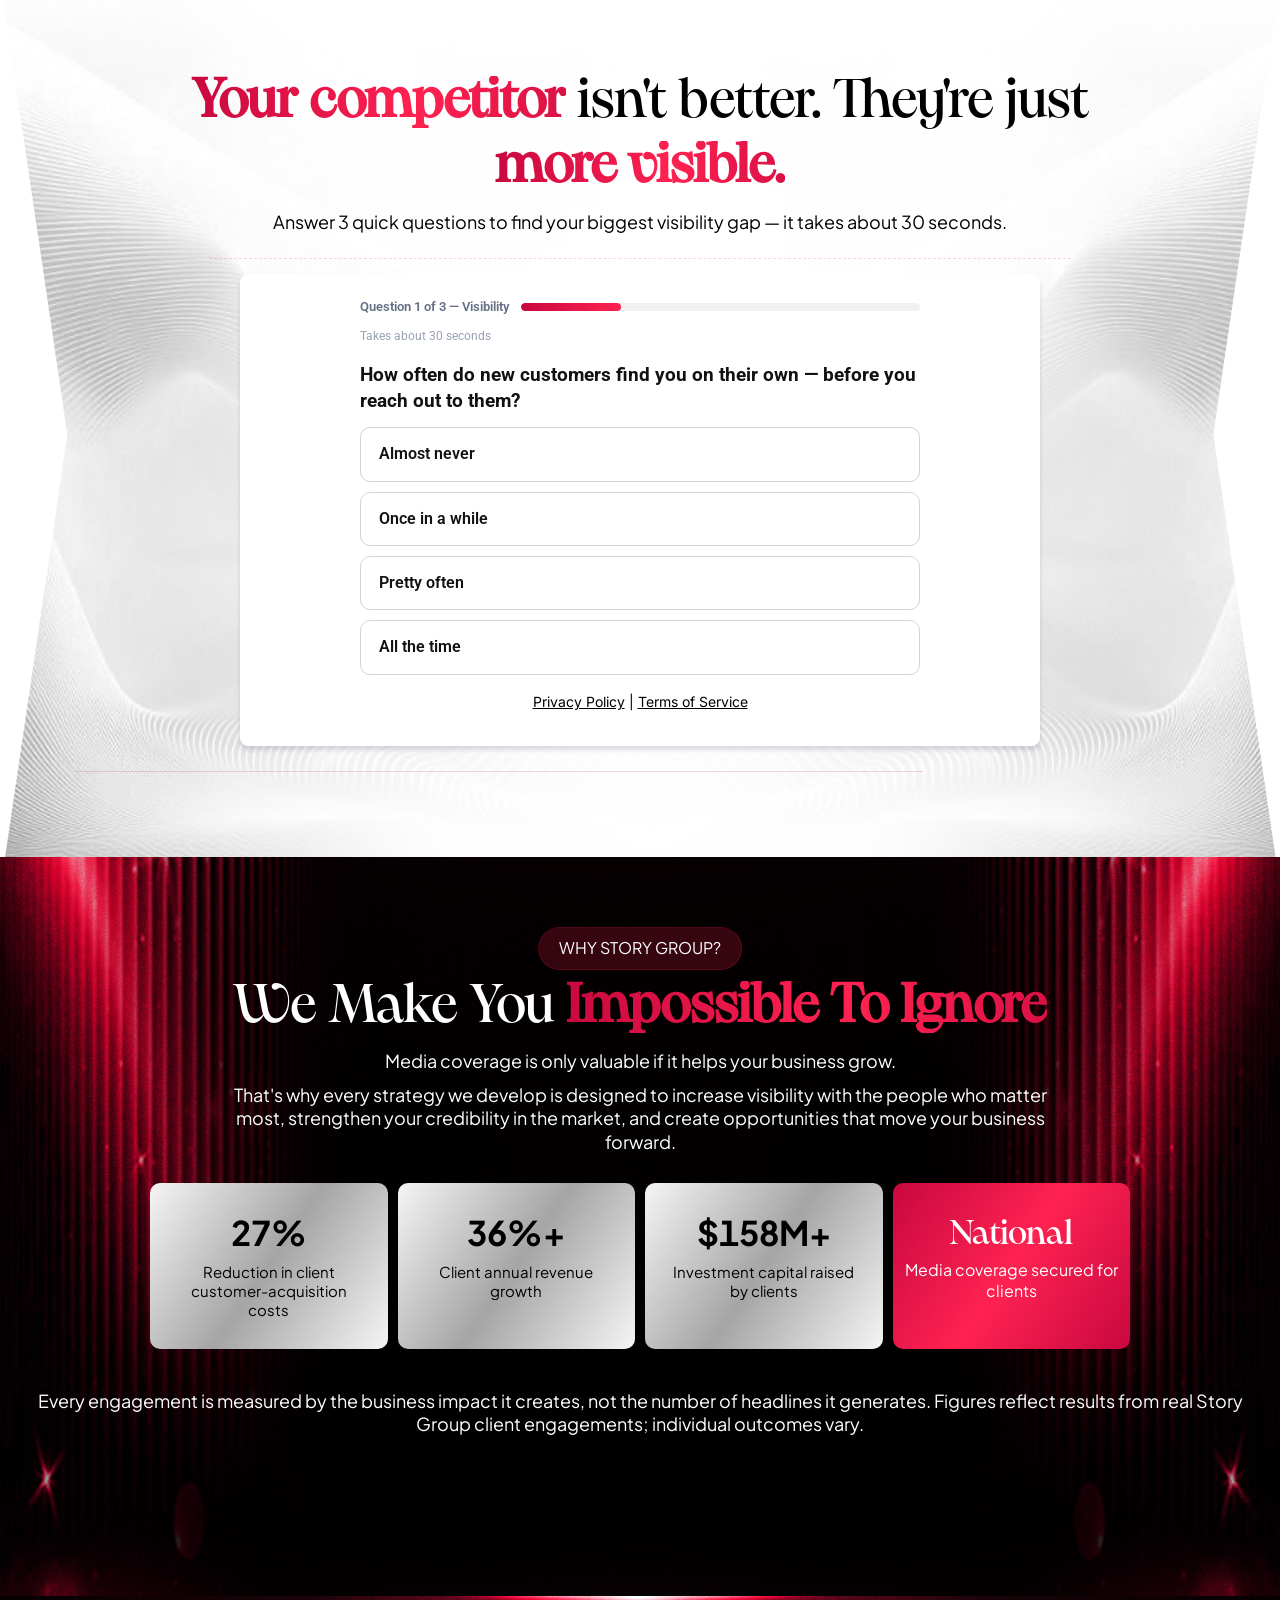
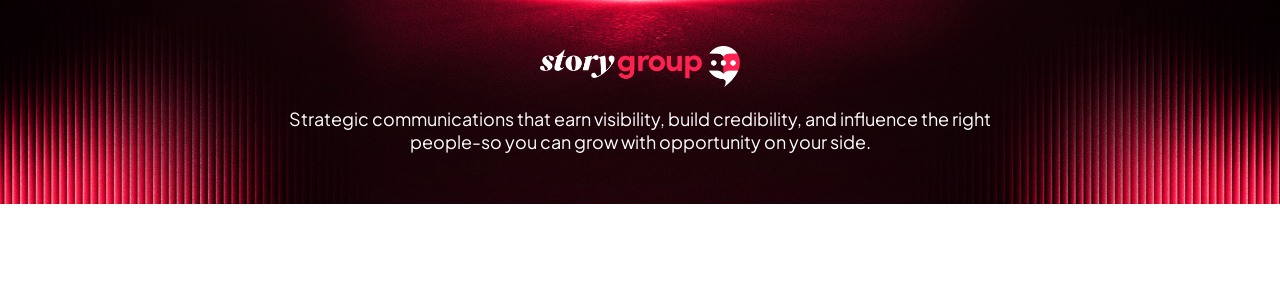
==== assessment.html @ 288237d6 "Authority Breakdown report on thank-you page; clean contact grid Thank-you: replace simple scorecard" ====
<!DOCTYPE html><html lang="en"><head><meta http-equiv="Content-Type" content="text/html; charset=UTF-8"><style rel="stylesheet" type="text/css">@charset "utf-8";

:root { --transparent: transparent; --primary: #37ca37; --secondary: #188bf6; --white: #ffffff; --gray: #cbd5e0; --black: #000000; --red: #e93d3d; --orange: #f6ad55; --yellow: #faf089; --green: #9ae6b4; --teal: #81e6d9; --malibu: #63b3ed; --indigo: #757BBD; --purple: #d6bcfa; --pink: #fbb6ce; --cobalt: #155eef; --smoke: #f5f5f5; --overlay: rgba(0, 0, 0, 0.5); --color-jhabxdwf: #ff2251ff; --color-ngswbsdi: #ff225133; --color-wcfehmgj: #ffffff26; --color-dqbhwzjx: #f5f5f5ff; --color-aevanpkc: #a5a5a5ff; --color-egdaykvl: #c8083fff; --color-offtvsaa: #0d286fff; --color-vlgyjuyv: #ffcf00ff; --color-qwgvxtlw: #ffeb41ff; --color-cdlikrrt: #177affff; --color-qbrvvdba: #5c0000ff; --color-nmbsrxwe: #c93a4cff; --color-lrtivcoo: #eee8dbff; --color-odvnluja: #c93a4c1a; --color-dcssuiyy: #16b8deff; --color-vxddcxoq: #86e8ffff; --color-auucydtq: #e1b452ff; --color-kstmfzqi: #ca892833; --color-fmymvdzh: #ff225140; --brandboards-new_color_6181: #2d3948ff; --brandboards-new_color_6231: #d4af37ff; --brandboards-new_color_6264: #b6edb4ff; --brandboards-new_color_6295: #e7effdff; --brandboards-new_color_6421: #2b2b2bff; --brandboards-new_color_643: #77530aff; --brandboards-new_color_6473: #fffbf2ff; --brandboards-new_color_7578: #072400ff; --brandboards-new_color_7841: #000000ff; --brandboards-new_color_8415: #1574d7ff; --brandboards-new_color_8501: #d9e1ebff; --brandboards-new_color_8761: #d2cbcbff; --brandboards-new_color_9199: #36301bff; --brandboards-new_color_9589: #7595bdff; --brandboards-new_color_9624: #5c0000ff; --brandboards-new_color_9736: #e6c45aff; --brandboards-new_color_9783: #f6f1ecff; --brandboards-new_color_980: #7a0a0aff; --brandboards-border_yellow: #f9ef91ff; --brandboards-brand_yellow: #d59f25ff; --brandboards-button: #0f3d2eff; --brandboards-green: #2e7d32ff; --brandboards-new_color_1158: #362601ff; --brandboards-new_color_1250: #36301bff; --brandboards-new_color_1571: #2f2c2cff; --brandboards-new_color_1625: #7a2a17ff; --brandboards-new_color_1930: #60764bff; --brandboards-new_color_2178: #f5d97b38; --brandboards-new_color_2248: #e8f5e9ff; --brandboards-new_color_2473: #0512aaff; --brandboards-new_color_2791: #e0e0e0ff; --brandboards-new_color_33: #f3f4f6ff; --brandboards-new_color_3372: #fffbf2ff; --brandboards-new_color_3845: #fefaf1ff; --brandboards-new_color_3938: #ff0000ff; --brandboards-new_color_401: #0078c1ff; --brandboards-new_color_4326: #111111ff; --brandboards-new_color_474: #ff8f00ff; --brandboards-new_color_5177: #bf301dff; --brandboards-new_color_543: #f9f6f5ff; --brandboards-new_color_5718: #f5f5f5ff; --brandboards-new_color_5776: #0f3f68ff; --brandboards-black_transparent: #ffffff00; --brandboards-navyopacity50: #071a3473; --brandboards-navyalpha: #0000007d; --brandboards-soft_steel: #cfd8e8ff; --brandboards-champagne_steel: #e7b664ff; --brandboards-near_black: #111111ff; --brandboards-clean_white: #fafaf7ff; --brandboards-pressure_red: #e5405eff; --brandboards-counsel_navy: #041226ff; --brandboards-midnight_navy: #071a34ff; --plus-jakarta-sans: 'Plus Jakarta Sans'; --customhl-6a87d526a81946191464d893-pp-pangaia-medium: 'customhl-6a87d526a81946191464d893-PP Pangaia Medium'; --headlinefont: 'customhl-6a87d526a81946191464d893-PP Pangaia Medium'; --contentfont: 'Plus Jakarta Sans'; --text-color: #000000; --link-color: #188bf6; }

.bg-fixed { inset: 0px; position: fixed; overflow: auto; background-color: var(--white); }

.drop-zone-draggable .hl_main_popup { box-shadow: none; padding: 20px; margin-top: 0px; border-color: var(--gray); border-width: 10px; border-style: solid; border-radius: 0px; background-color: var(--white); width: 720px; }

#hl_main_popup.popup-body { box-shadow: none; padding: 20px; margin-top: 0px; border-color: var(--gray); border-width: 10px; border-style: solid; border-radius: 0px; background-color: var(--white); width: 720px; position: absolute !important; left: 50% !important; bottom: auto !important; transform: translate(-50%, 0px) !important; right: auto !important; }

.--mobile #hl_main_popup.popup-body { width: 380px !important; }

@media screen and (min-width: 0px) and (max-width: 767px) {
  #hl_main_popup.popup-body { width: 380px !important; }
}

.drop-zone-draggable .hl_main_popup-U8e72tlqY4 { box-shadow: none; padding: 20px; margin-top: 0px; border-color: var(--gray); border-width: 0px; border-style: solid; border-radius: 25px; background-color: var(--white); width: 720px; }

.drop-zone-draggable .row-ueHwhlDMsR { margin: 0px auto; box-shadow: none; padding: 10px 5px; background-color: var(--transparent); backdrop-filter: none; border-color: var(--black); border-width: 0px; border-style: none; border-radius: 0px; width: 100%; }

.drop-zone-draggable .col-JNTVVP5zNi { box-shadow: none; padding: 10px 5px; background-color: var(--transparent); backdrop-filter: none; width: 100%; border-color: var(--black); border-width: 0px; border-style: none; border-radius: 0px; margin: 0px; }

.drop-zone-draggable .form-6gw1IjPLYw { margin: 0px; width: auto; height: auto; }

.drop-zone-draggable .cform-6gw1IjPLYw { padding: 0px 10px; }

#hl_main_popup-U8e72tlqY4.popup-body { box-shadow: none; padding: 20px; margin-top: 0px; border-color: var(--gray); border-width: 0px; border-style: solid; border-radius: 25px; background-color: var(--white); width: 720px; position: absolute !important; left: 50% !important; bottom: auto !important; transform: translate(-50%, 0px) !important; right: auto !important; }

.--mobile #hl_main_popup-U8e72tlqY4.popup-body { width: 380px !important; }

@media screen and (min-width: 0px) and (max-width: 767px) {
  #hl_main_popup-U8e72tlqY4.popup-body { width: 380px !important; }
}

@media (max-width: 1024px) {
  #row-ueHwhlDMsR { animation: auto ease 0s 1 normal none running none !important; }
}

.--mobile #row-ueHwhlDMsR { animation: auto ease 0s 1 normal none running none !important; }

#col-JNTVVP5zNi > .inner { flex-flow: column; justify-content: center; align-items: inherit; }

@media (max-width: 1024px) {
  #col-JNTVVP5zNi { animation: auto ease 0s 1 normal none running none !important; }
}

.--mobile #col-JNTVVP5zNi { animation: auto ease 0s 1 normal none running none !important; }

.heading3 strong { background: linear-gradient(90deg, rgb(200, 8, 63) 0%, rgb(255, 34, 81) 20%, rgb(200, 8, 63) 40%, rgb(255, 34, 81) 60%, rgb(200, 8, 63) 80%, rgb(255, 34, 81) 100%) 0% 0% / 300% 300% text; -webkit-text-fill-color: transparent; animation: 5s ease 0s infinite normal none running animatedgradient2; }

.heading4 strong { background: linear-gradient(62deg, rgb(217, 72, 15) 0%, rgb(255, 105, 0) 20%, rgb(217, 72, 15) 40%, rgb(255, 105, 0) 60%, rgb(217, 72, 15) 80%, rgb(255, 105, 0) 100%) 0% 0% / 300% 300% text; -webkit-text-fill-color: transparent; animation: 2s ease 0s infinite normal none running animatedgradient2; }

.logoIcon path { fill: rgb(121, 103, 3); }

.Btn:hover { transform: scale(0.95); transition-duration: 3s; animation: 5s ease 0s infinite normal none running gradient; background-position: right center; }

@keyframes animatedgradient2 { 
  0% { background-position: 0% 50%; }
  50% { background-position: 100% 50%; }
  100% { background-position: 0% 50%; }
}

.Btn { border-radius: 10px; background: linear-gradient(90deg, rgb(200, 8, 63) 0%, rgb(255, 34, 81) 20%, rgb(200, 8, 63) 40%, rgb(255, 34, 81) 60%, rgb(200, 8, 63) 80%, rgb(255, 34, 81) 100%) 0% 0% / 200% 200%; font-size: 0.8em; color: rgb(121, 103, 3); font-weight: 600; cursor: pointer; position: relative; z-index: 2; transition-duration: 3s; box-shadow: rgba(0, 0, 0, 0.145) 5px 5px 10px; }

.ghl-animated-border .form-builder--wrap-full::before { content: ""; position: absolute; inset: 0px; z-index: -1; border-radius: inherit; padding: 3px; background: conic-gradient(from var(--ghl-angle), #00e5ff 0deg, transparent 25deg, transparent 65deg, #00bfff 90deg, transparent 115deg, transparent 155deg, #00e5ff 180deg, transparent 205deg, transparent 245deg, #00e5ff 270deg, transparent 295deg, transparent 335deg, #00e5ff 360deg); mask: linear-gradient(rgb(0, 0, 0) 0px, rgb(0, 0, 0) 0px) content-box exclude, linear-gradient(rgb(0, 0, 0) 0px, rgb(0, 0, 0) 0px); animation: 6s linear 0s infinite normal none running ghl-border-spin; pointer-events: none; will-change: transform; }

@keyframes ghl-border-spin { 
  100% { --ghl-angle: 360deg; }
}

@property --ghl-angle { syntax: "<angle>"; inherits: false; initial-value: 0deg; }

.ghl-animated-border .form-builder--wrap-full { z-index: 999; }

.real-glow-btn { position: relative; padding: 16px 55px; border-width: medium; border-style: none; border-color: currentcolor; border-image: none; border-radius: 999px; font-size: 18px; color: white; cursor: pointer; overflow: hidden; background: linear-gradient(135deg, rgb(200, 8, 63), rgb(255, 105, 133)); box-shadow: rgb(255, 34, 81) 0px 0px 15px, rgb(200, 8, 63) 0px 0px 35px, rgba(255, 255, 255, 0.25) 0px 0px 10px inset; animation: 1.8s ease-in-out 0s infinite normal none running pulseGlow; }

.real-glow-btn::before { content: ""; position: absolute; top: 0px; left: -60%; width: 40%; height: 100%; background: linear-gradient(120deg, transparent, rgba(255, 255, 255, 0.6), transparent); transform: skewX(-20deg); animation: 2.5s ease 0s infinite normal none running shineMove; }

@keyframes pulseGlow { 
  0%, 100% { box-shadow: rgb(255, 34, 81) 0px 0px 10px, rgb(200, 8, 63) 0px 0px 25px, rgba(255, 255, 255, 0.2) 0px 0px 8px inset; transform: scale(1); }
  50% { box-shadow: rgb(255, 105, 133) 0px 0px 25px, rgb(200, 8, 63) 0px 0px 55px, rgba(255, 255, 255, 0.35) 0px 0px 18px inset; transform: scale(1.03); }
}

@keyframes shineMove { 
  0% { left: -60%; }
  100% { left: 120%; }
}

.real-glow-btn:active { transform: scale(0.96); }

.Jaybtn2 { --brand-orange: #e85002; --hot-orange: #ff7a00; --deep-red: #c10801; --dark-red: #3a0300; --black: #000; position: relative; display: inline-flex; align-items: center; justify-content: center; padding: 1.5px; border: 0px; border-radius: 999px; cursor: pointer; overflow: hidden; isolation: isolate; background: radial-gradient(circle at 0% 0%, rgb(0, 0, 0) 0%, transparent 22%) 0% 0% / 260% 260%, radial-gradient(circle at 100% 100%, rgb(0, 0, 0) 0%, transparent 24%), linear-gradient(120deg, rgb(200, 8, 63) 0%, rgb(255, 34, 81) 16%, rgb(200, 8, 63) 34%, rgb(255, 34, 81) 48%, rgb(200, 8, 63) 66%, rgb(255, 34, 81) 82%, rgb(200, 8, 63) 100%); animation: 6s ease-in-out 0s infinite normal none running premiumBorderFlow; box-shadow: rgba(232, 80, 2, 0.18) 0px 18px 55px, rgba(255, 255, 255, 0.035) 0px 0px 0px 1px inset; will-change: transform, box-shadow, filter; transform-style: preserve-3d; backface-visibility: hidden; transition: transform 900ms cubic-bezier(0.16, 1, 0.3, 1), box-shadow 900ms cubic-bezier(0.16, 1, 0.3, 1), filter 900ms cubic-bezier(0.16, 1, 0.3, 1); }

.Jaybtn2::before { content: ""; position: absolute; inset: -120%; background: conic-gradient(from 90deg, transparent 0deg, rgba(255, 122, 0, 0) 35deg, rgba(255, 122, 0, 0.34) 90deg, rgba(232, 80, 2, 0.22) 145deg, rgba(193, 8, 1, 0.3) 210deg, rgba(255, 122, 0, 0.14) 270deg, transparent 330deg); filter: blur(34px); opacity: 0.42; transform: scale(0.92); animation: 12s linear 0s infinite normal none running haloOrbit; transition: opacity 1.15s cubic-bezier(0.16, 1, 0.3, 1), transform 1.15s cubic-bezier(0.16, 1, 0.3, 1), filter 1.15s cubic-bezier(0.16, 1, 0.3, 1); z-index: -2; }

.Jaybtn2::after { content: ""; position: absolute; inset: 1px; border-radius: inherit; background: linear-gradient(115deg, transparent 0%, rgba(255, 255, 255, 0.13) 18%, transparent 32%, transparent 100%) 0% 0% / 260% 100%; animation: 5.5s ease-in-out 0s infinite normal none running microSheen; opacity: 0.35; pointer-events: none; transition: opacity 1.1s cubic-bezier(0.16, 1, 0.3, 1), background-position 1.4s cubic-bezier(0.16, 1, 0.3, 1); }

.Jaybtn2:hover { transform: translateY(-5px) scale(1.022); filter: saturate(1.08) brightness(1.02); animation-duration: 3.2s; }

.Jaybtn2:hover::before { opacity: 1; transform: scale(1.14); filter: blur(58px); animation-duration: 7s; }

.Jaybtn2:hover::after { opacity: 0.82; background-size: 180% 100%; animation-duration: 2.2s; }

.Jaybtn2:hover .blob1 { opacity: 1; transform: scale(1.18) translate3d(18px, -10px, 0px); filter: blur(54px); animation-duration: 4.5s; }

.Jaybtn2:hover .inner { transform: translateY(-1px) scale(1.004); background: radial-gradient(circle at 18% 90%, rgba(232, 80, 2, 0.24), transparent 34%), radial-gradient(circle at 82% 12%, rgba(255, 255, 255, 0.1), transparent 26%), linear-gradient(145deg, rgb(32, 32, 32) 0%, rgb(9, 9, 9) 54%, rgb(0, 0, 0) 100%); box-shadow: rgba(255, 255, 255, 0.12) 0px 1px 0px inset, rgba(0, 0, 0, 0.58) 0px -24px 44px inset, rgba(0, 0, 0, 0.18) 0px 12px 30px; letter-spacing: -0.035em; text-shadow: rgba(255, 122, 0, 0.22) 0px 0px 22px, rgba(0, 0, 0, 0.72) 0px 1px 1px; }

.Jaybtn2:hover .inner::before { opacity: 1; filter: blur(42px); transform: scale(1.08) rotate(10deg); animation-duration: 5.5s; }

.Jaybtn2:active { transition-duration: 180ms; transform: translateY(-1px) scale(0.985); filter: saturate(0.98) brightness(0.98); }

.Jaybtn2:active::before { opacity: 0.72; transform: scale(0.94); filter: blur(28px); }

.Jaybtn2:active .inner { transform: scale(0.982) translateY(1px); box-shadow: rgba(0, 0, 0, 0.75) 0px 3px 12px inset, rgba(0, 0, 0, 0.72) 0px -12px 22px inset; transition-duration: 140ms; }

.Jaybtn2:active .blob1 { opacity: 0.62; transform: scale(0.92) translate3d(0px, 0px, 0px); filter: blur(24px); transition-duration: 140ms; }

.Jaybtn2:active .inner::before { opacity: 0.42; transform: scale(0.9) rotate(0deg); filter: blur(20px); transition-duration: 140ms; }

@keyframes premiumBorderFlow { 
  0% { background-position: 0% 50%; }
  25% { background-position: 65% 20%; }
  50% { background-position: 100% 60%; }
  75% { background-position: 35% 85%; }
  100% { background-position: 0% 50%; }
}

@keyframes haloOrbit { 
  0% { transform: rotate(0deg) scale(0.92); }
  100% { transform: rotate(360deg) scale(0.92); }
}

@keyframes microSheen { 
  0%, 35% { background-position: 140% 0px; }
  65%, 100% { background-position: -140% 0px; }
}

@keyframes lavaFloat { 
  0% { transform: translate3d(0px, 0px, 0px) scale(0.96); }
  50% { transform: translate3d(42px, -24px, 0px) scale(1.07); }
  100% { transform: translate3d(0px, 0px, 0px) scale(0.96); }
}

@keyframes innerLuxuryMove { 
  0% { transform: translate3d(-2%, 2%, 0px) rotate(0deg); background-position: 0% 50%; }
  50% { transform: translate3d(3%, -3%, 0px) rotate(7deg); background-position: 100% 50%; }
  100% { transform: translate3d(-2%, 2%, 0px) rotate(0deg); background-position: 0% 50%; }
}

:root { --plus-jakarta-sans: 'Plus Jakarta Sans'; --transparent: transparent; --black: #000000; --color-jhabxdwf: #ff2251ff; --color-ngswbsdi: #ff225133; }

.hl_page-preview--content .section-GU16YwhoT- { box-shadow: none; padding: 120px 0px 30px; margin: -95px 0px 0px; background-color: var(--transparent); backdrop-filter: none; border-color: var(--black); border-width: 0px; border-style: none; border-radius: 0px; }

@media screen and (min-width: 768px) and (max-width: 1024px) {
  .hl_page-preview--content .section-GU16YwhoT- { padding-left: 10px !important; padding-right: 10px !important; }
}

@media screen and (min-width: 0px) and (max-width: 767px) {
  .hl_page-preview--content .section-GU16YwhoT- { margin-top: 0px; padding-top: 60px; padding-bottom: 20px; padding-left: 10px !important; padding-right: 10px !important; }
}

.hl_page-preview--content .row-7mqKr_K0Qzo { margin: 20px auto 0px; box-shadow: none; padding: 10px 5px; background-color: var(--transparent); backdrop-filter: none; border-color: var(--black); border-width: 0px; border-style: none; border-radius: 0px; width: 100%; }

@media screen and (min-width: 0px) and (max-width: 767px) {
  .hl_page-preview--content .row-7mqKr_K0Qzo { padding-bottom: 0px; }
}

.hl_page-preview--content .col-1VoyK8-HXgN, .hl_page-preview--content .row-EtfJZ2KVhft { box-shadow: none; padding: 10px 5px; background-color: var(--transparent); backdrop-filter: none; width: 100%; border-color: var(--black); border-width: 0px; border-style: none; border-radius: 0px; margin: 0px; }

.hl_page-preview--content .row-EtfJZ2KVhft { margin: 0px auto; padding: 0px 5px 10px; }

@media screen and (min-width: 0px) and (max-width: 767px) {
  .hl_page-preview--content .row-EtfJZ2KVhft { padding-bottom: 0px; }
}

.hl_page-preview--content .col-0l4jMK_durw { box-shadow: none; padding: 10px 5px; background-color: var(--transparent); backdrop-filter: none; width: 50%; border-color: var(--black); border-width: 0px; border-style: none; border-radius: 0px; margin: 0px; }

.hl_page-preview--content .divider-C6CGd1dwXq2 { margin: 0px; padding-top: 10px; padding-bottom: 10px; width: auto; height: auto; }

.hl_page-preview--content .cdivider-C6CGd1dwXq2 { padding-top: 5px; padding-bottom: 5px; }

.hl_page-preview--content .form-Sjz7Nuq2uv { margin: 0px; width: auto; height: auto; }

.hl_page-preview--content .cform-Sjz7Nuq2uv { padding: 0px 10px; }

.hl_page-preview--content .divider-CYoCZ-IYWrC { margin: 0px; padding-top: 10px; padding-bottom: 10px; width: auto; height: auto; }

.hl_page-preview--content .cdivider-CYoCZ-IYWrC { padding-top: 5px; padding-bottom: 5px; }

.hl_page-preview--content #heading-kO2SuNBHFyx, .hl_page-preview--content #sub-heading-fuZHsGwvLi8, .hl_page-preview--content .image-mAOVauGT5eA { margin: 0px; width: auto; height: auto; }

.hl_page-preview--content .image-0ZABXT6sMtA .image-container img, .hl_page-preview--content .image-mAOVauGT5eA .image-container img { box-shadow: none; width: 400px; height: auto; border-color: var(--black); border-width: 0px; border-style: none; border-radius: 0px; }

.hl_page-preview--content .cimage-mAOVauGT5eA, .hl_page-preview--content .csub-heading-fuZHsGwvLi8 { padding: 10px; background-color: var(--transparent); opacity: 1; text-align: center; }

.hl_page-preview--content .csub-heading-fuZHsGwvLi8 { font-family: var(--contentfont); color: var(--text-color); font-weight: 400; box-shadow: none; padding: 10px 0px; text-shadow: none; border-color: var(--black); border-width: 0px; border-style: none; border-radius: 0px; line-height: 1.3em; text-transform: none; letter-spacing: 0px; }

@media screen and (min-width: 768px) and (max-width: 1024px) {
  .hl_page-preview--content .csub-heading-fuZHsGwvLi8 { padding-left: 100px; padding-right: 100px; }
}

.hl_page-preview--content .cheading-kO2SuNBHFyx { font-family: var(--headlinefont); background-color: var(--transparent); color: var(--black); font-weight: 400; box-shadow: none; padding: 5px 100px 0px; opacity: 1; text-shadow: none; border-color: var(--black); border-width: 0px; border-style: none; border-radius: 0px; line-height: 1.2em; text-transform: none; letter-spacing: 0px; text-align: center; }

@media screen and (min-width: 768px) and (max-width: 1024px) {
  .hl_page-preview--content .cheading-kO2SuNBHFyx { line-height: 1.1em; }
}

@media screen and (min-width: 0px) and (max-width: 767px) {
  .hl_page-preview--content .cheading-kO2SuNBHFyx { line-height: 1.1em; padding-left: 0px; padding-right: 0px; padding-top: 10px; }
}

.hl_page-preview--content #paragraph-C-l3LJxxtQY { margin: 10px auto 0px; width: auto; height: auto; }

.hl_page-preview--content .cparagraph-C-l3LJxxtQY { font-family: var(--contentfont); background-color: var(--color-ngswbsdi); color: var(--black); box-shadow: none; padding: 10px 20px; opacity: 1; text-shadow: none; border-color: var(--color-ngswbsdi); border-width: 1px; border-style: inset; border-radius: 200px; line-height: 1.3em; text-transform: uppercase; letter-spacing: 0px; text-align: left; }

.hl_page-preview--content .row-QXoZQcCPTWN { margin: 0px auto; box-shadow: none; padding: 10px 5px; background-color: var(--color-ngswbsdi); backdrop-filter: blur(5px); border-color: var(--color-jhabxdwf); border-width: 1px; border-style: solid; border-radius: 15px; width: 100%; }

@media screen and (min-width: 0px) and (max-width: 767px) {
  .hl_page-preview--content .row-QXoZQcCPTWN { margin-left: 0px !important; margin-right: 0px !important; }
}

.hl_page-preview--content .col-1cX1-lfun_4 { box-shadow: none; padding: 10px 5px; background-color: var(--transparent); backdrop-filter: none; width: 33%; border-color: var(--black); border-width: 0px; border-style: none; border-radius: 0px; margin: 0px; }

@media screen and (min-width: 0px) and (max-width: 767px) {
  .hl_page-preview--content .col-1cX1-lfun_4 { padding-top: 2px; padding-bottom: 2px; }
}

.hl_page-preview--content .row-gNeJXowOmS6 { margin: 0px auto; box-shadow: none; padding: 10px 5px; background-color: var(--transparent); backdrop-filter: none; border-color: var(--black); border-width: 0px; border-style: none; border-radius: 0px; width: 100%; }

@media screen and (min-width: 0px) and (max-width: 767px) {
  .hl_page-preview--content .row-gNeJXowOmS6 { padding-top: 0px; padding-bottom: 0px; }
}

.hl_page-preview--content .col-Jov1ejXV56U, .hl_page-preview--content .cparagraph-0keyDdzauF3 { background-color: var(--transparent); box-shadow: none; border-color: var(--black); border-width: 0px; border-style: none; border-radius: 0px; }

.hl_page-preview--content .col-Jov1ejXV56U { padding: 10px 5px; backdrop-filter: none; width: 100%; margin: 0px; }

.hl_page-preview--content #paragraph-0keyDdzauF3, .hl_page-preview--content #sub-heading-yIgb-372NcL { margin: 0px; width: auto; height: auto; }

.hl_page-preview--content .cparagraph-0keyDdzauF3 { font-family: var(--contentfont); color: var(--text-color); padding: 5px 0px 10px; opacity: 1; text-shadow: none; line-height: 1.3em; text-transform: none; letter-spacing: 0px; text-align: center; }

@media screen and (min-width: 0px) and (max-width: 767px) {
  .hl_page-preview--content .cparagraph-0keyDdzauF3 { text-align: left; }
}

.hl_page-preview--content .csub-heading-yIgb-372NcL { font-family: var(--contentfont); background-color: var(--transparent); color: var(--text-color); font-weight: 400; box-shadow: none; padding: 5px 0px; opacity: 1; text-shadow: none; border-color: var(--black); border-width: 0px; border-style: none; border-radius: 0px; line-height: 1.3em; text-transform: none; letter-spacing: 0px; text-align: center; }

@media screen and (min-width: 0px) and (max-width: 767px) {
  .hl_page-preview--content .csub-heading-yIgb-372NcL { text-align: left; }
}

.hl_page-preview--content #paragraph-cb5NUFdM9-N, .hl_page-preview--content #sub-heading-gY2c6D43r2R, .hl_page-preview--content .image-0ZABXT6sMtA { margin: 0px; width: auto; height: auto; }

.hl_page-preview--content .image-0ZABXT6sMtA .image-container img { width: 75px; }

.hl_page-preview--content .cimage-0ZABXT6sMtA { padding: 10px; background-color: var(--transparent); opacity: 1; text-align: center; }

@media screen and (min-width: 768px) and (max-width: 1024px) {
  .hl_page-preview--content .image-0ZABXT6sMtA .image-container img { width: 60px; }
}

@media screen and (min-width: 0px) and (max-width: 767px) {
  .hl_page-preview--content .image-0ZABXT6sMtA { width: 20%; flex: 0 0 auto !important; }
  .hl_page-preview--content .image-0ZABXT6sMtA .image-container img { width: auto; }
}

.hl_page-preview--content .col-9JYICVeVOeL { box-shadow: none; padding: 10px 5px; background-color: var(--transparent); backdrop-filter: none; width: 33%; border-color: var(--black); border-width: 0px; border-style: none; border-radius: 0px; margin: 0px; }

@media screen and (min-width: 0px) and (max-width: 767px) {
  .hl_page-preview--content .col-9JYICVeVOeL { padding-bottom: 2px; padding-top: 2px; }
}

.hl_page-preview--content .row-lVOPJ7cnDQO { margin: 0px auto; box-shadow: none; padding: 10px 5px; background-color: var(--transparent); backdrop-filter: none; border-color: var(--black); border-width: 0px; border-style: none; border-radius: 0px; width: 100%; }

@media screen and (min-width: 0px) and (max-width: 767px) {
  .hl_page-preview--content .row-lVOPJ7cnDQO { padding-top: 0px; padding-bottom: 0px; }
}

.hl_page-preview--content .col-8piaDldYAGr { box-shadow: none; padding: 10px 5px; background-color: var(--transparent); backdrop-filter: none; width: 100%; border-color: var(--black); border-width: 0px; border-style: none; border-radius: 0px; margin: 0px; }

@media screen and (min-width: 0px) and (max-width: 767px) {
  .hl_page-preview--content .col-8piaDldYAGr { padding-top: 0px; padding-bottom: 0px; }
}

.hl_page-preview--content .cparagraph-cb5NUFdM9-N { font-family: var(--contentfont); background-color: var(--transparent); color: var(--text-color); box-shadow: none; padding: 5px 0px 10px; opacity: 1; text-shadow: none; border-color: var(--black); border-width: 0px; border-style: none; border-radius: 0px; line-height: 1.3em; text-transform: none; letter-spacing: 0px; text-align: center; }

@media screen and (min-width: 0px) and (max-width: 767px) {
  .hl_page-preview--content .cparagraph-cb5NUFdM9-N { text-align: left; }
}

.hl_page-preview--content .csub-heading-gY2c6D43r2R { font-family: var(--contentfont); background-color: var(--transparent); color: var(--text-color); font-weight: 400; box-shadow: none; padding: 5px 0px; opacity: 1; text-shadow: none; border-color: var(--black); border-width: 0px; border-style: none; border-radius: 0px; line-height: 1.3em; text-transform: none; letter-spacing: 0px; text-align: center; }

@media screen and (min-width: 0px) and (max-width: 767px) {
  .hl_page-preview--content .csub-heading-gY2c6D43r2R { text-align: left; }
}

.hl_page-preview--content #paragraph-JnKt6RL5poH, .hl_page-preview--content #sub-heading-jLZ9xFMBk8w, .hl_page-preview--content .image-7jlIaKbA0wo { margin: 0px; width: auto; height: auto; }

.hl_page-preview--content .image-7jlIaKbA0wo .image-container img { box-shadow: none; width: 75px; height: auto; border-color: var(--black); border-width: 0px; border-style: none; border-radius: 0px; }

.hl_page-preview--content .cimage-7jlIaKbA0wo { padding: 10px; background-color: var(--transparent); opacity: 1; text-align: center; }

@media screen and (min-width: 768px) and (max-width: 1024px) {
  .hl_page-preview--content .image-7jlIaKbA0wo .image-container img { width: 60px; }
}

@media screen and (min-width: 0px) and (max-width: 767px) {
  .hl_page-preview--content .image-7jlIaKbA0wo { width: 20%; flex: 0 0 auto !important; }
  .hl_page-preview--content .image-7jlIaKbA0wo .image-container img { width: auto; }
}

.hl_page-preview--content .col-6orBdRbrKKu { box-shadow: none; padding: 10px 5px; background-color: var(--transparent); backdrop-filter: none; width: 33%; border-color: var(--black); border-width: 0px; border-style: none; border-radius: 0px; margin: 0px; }

@media screen and (min-width: 0px) and (max-width: 767px) {
  .hl_page-preview--content .col-6orBdRbrKKu { padding-bottom: 0px; }
}

.hl_page-preview--content .row-DWyTR5Vi2lm { margin: 0px auto; box-shadow: none; padding: 10px 5px; background-color: var(--transparent); backdrop-filter: none; border-color: var(--black); border-width: 0px; border-style: none; border-radius: 0px; width: 100%; }

@media screen and (min-width: 0px) and (max-width: 767px) {
  .hl_page-preview--content .row-DWyTR5Vi2lm { padding-top: 0px; padding-bottom: 0px; }
}

.hl_page-preview--content .col-dS2eWtc2VfR, .hl_page-preview--content .cparagraph-JnKt6RL5poH { background-color: var(--transparent); box-shadow: none; border-color: var(--black); border-width: 0px; border-style: none; border-radius: 0px; }

.hl_page-preview--content .col-dS2eWtc2VfR { padding: 10px 5px; backdrop-filter: none; width: 100%; margin: 0px; }

.hl_page-preview--content .cparagraph-JnKt6RL5poH { font-family: var(--contentfont); color: var(--text-color); padding: 5px 0px 10px; opacity: 1; text-shadow: none; line-height: 1.3em; text-transform: none; letter-spacing: 0px; text-align: center; }

@media screen and (min-width: 0px) and (max-width: 767px) {
  .hl_page-preview--content .cparagraph-JnKt6RL5poH { text-align: left; }
}

.hl_page-preview--content .csub-heading-jLZ9xFMBk8w { font-family: var(--contentfont); background-color: var(--transparent); color: var(--text-color); font-weight: 400; box-shadow: none; padding: 5px 0px; opacity: 1; text-shadow: none; border-color: var(--black); border-width: 0px; border-style: none; border-radius: 0px; line-height: 1.3em; text-transform: none; letter-spacing: 0px; text-align: center; }

@media screen and (min-width: 0px) and (max-width: 767px) {
  .hl_page-preview--content .csub-heading-jLZ9xFMBk8w { text-align: left; }
}

.hl_page-preview--content .image-i5wNzTLdkoS { margin: 0px; width: auto; height: auto; }

.hl_page-preview--content .image-i5wNzTLdkoS .image-container img { box-shadow: none; width: 75px; height: auto; border-color: var(--black); border-width: 0px; border-style: none; border-radius: 0px; }

.hl_page-preview--content .cimage-i5wNzTLdkoS { padding: 10px; background-color: var(--transparent); opacity: 1; text-align: center; }

@media screen and (min-width: 768px) and (max-width: 1024px) {
  .hl_page-preview--content .image-i5wNzTLdkoS .image-container img { width: 60px; }
}

@media screen and (min-width: 0px) and (max-width: 767px) {
  .hl_page-preview--content .image-i5wNzTLdkoS { width: 20%; flex: 0 0 auto !important; }
  .hl_page-preview--content .image-i5wNzTLdkoS .image-container img { width: auto; }
}

#section-GU16YwhoT- > .inner { max-width: 1170px; }

@media (max-width: 1024px) {
  #section-GU16YwhoT- { animation: auto ease 0s 1 normal none running none !important; }
}

.--mobile #row-7mqKr_K0Qzo, .--mobile #section-GU16YwhoT- { animation: auto ease 0s 1 normal none running none !important; }

@media (max-width: 1024px) {
  #row-7mqKr_K0Qzo { animation: auto ease 0s 1 normal none running none !important; }
}

#col-1VoyK8-HXgN > .inner { flex-flow: column; justify-content: center; align-items: inherit; }

@media (max-width: 1024px) {
  #col-1VoyK8-HXgN { animation: auto ease 0s 1 normal none running none !important; }
}

.--mobile #col-1VoyK8-HXgN, .--mobile #row-EtfJZ2KVhft { animation: auto ease 0s 1 normal none running none !important; }

@media (max-width: 1024px) {
  #row-EtfJZ2KVhft { animation: auto ease 0s 1 normal none running none !important; }
}

#col-0l4jMK_durw > .inner { flex-flow: column; justify-content: center; align-items: inherit; }

@media (max-width: 1024px) {
  #col-0l4jMK_durw { animation: auto ease 0s 1 normal none running none !important; }
}

.--mobile #col-0l4jMK_durw, .--mobile #row-QXoZQcCPTWN { animation: auto ease 0s 1 normal none running none !important; }

.divider-C6CGd1dwXq2 .divider-element { width: 75%; border-top: 1px solid var(--color-ngswbsdi); margin: 0px auto 0px 0px; }

.divider-CYoCZ-IYWrC .divider-element { width: 75%; border-top: 1px dashed var(--color-ngswbsdi); margin: 0px auto; }

.sub-heading-fuZHsGwvLi8 { font-weight: 400; }

.heading-kO2SuNBHFyx a, .heading-kO2SuNBHFyx a *, .paragraph-0keyDdzauF3 a, .paragraph-0keyDdzauF3 a *, .paragraph-C-l3LJxxtQY a, .paragraph-C-l3LJxxtQY a *, .paragraph-JnKt6RL5poH a, .paragraph-JnKt6RL5poH a *, .paragraph-cb5NUFdM9-N a, .paragraph-cb5NUFdM9-N a *, .sub-heading-fuZHsGwvLi8 a, .sub-heading-fuZHsGwvLi8 a *, .sub-heading-gY2c6D43r2R a, .sub-heading-gY2c6D43r2R a *, .sub-heading-jLZ9xFMBk8w a, .sub-heading-jLZ9xFMBk8w a *, .sub-heading-yIgb-372NcL a, .sub-heading-yIgb-372NcL a * { color: var(--link-color); text-decoration: none; }

.heading-kO2SuNBHFyx a u, .heading-kO2SuNBHFyx a:hover, .paragraph-0keyDdzauF3 a u, .paragraph-0keyDdzauF3 a:hover, .paragraph-C-l3LJxxtQY a u, .paragraph-C-l3LJxxtQY a:hover, .paragraph-JnKt6RL5poH a u, .paragraph-JnKt6RL5poH a:hover, .paragraph-cb5NUFdM9-N a u, .paragraph-cb5NUFdM9-N a:hover, .sub-heading-fuZHsGwvLi8 a u, .sub-heading-fuZHsGwvLi8 a:hover, .sub-heading-gY2c6D43r2R a u, .sub-heading-gY2c6D43r2R a:hover, .sub-heading-jLZ9xFMBk8w a u, .sub-heading-jLZ9xFMBk8w a:hover, .sub-heading-yIgb-372NcL a u, .sub-heading-yIgb-372NcL a:hover { text-decoration: underline; }

.heading-kO2SuNBHFyx a s, .paragraph-0keyDdzauF3 a s, .paragraph-C-l3LJxxtQY a s, .paragraph-JnKt6RL5poH a s, .paragraph-cb5NUFdM9-N a s, .sub-heading-fuZHsGwvLi8 a s, .sub-heading-gY2c6D43r2R a s, .sub-heading-jLZ9xFMBk8w a s, .sub-heading-yIgb-372NcL a s { text-decoration: line-through; }

@media screen and (min-width: 0px) and (max-width: 767px) {
  .sub-heading-fuZHsGwvLi8 h1, .sub-heading-fuZHsGwvLi8 h2, .sub-heading-fuZHsGwvLi8 h3, .sub-heading-fuZHsGwvLi8 h4, .sub-heading-fuZHsGwvLi8 h5, .sub-heading-fuZHsGwvLi8 h6, .sub-heading-fuZHsGwvLi8 ul li, .sub-heading-fuZHsGwvLi8.text-output { font-size: 16px !important; font-weight: 400; }
}

@media screen and (min-width: 768px) and (max-width: 10000px) {
  .sub-heading-fuZHsGwvLi8 h1, .sub-heading-fuZHsGwvLi8 h2, .sub-heading-fuZHsGwvLi8 h3, .sub-heading-fuZHsGwvLi8 h4, .sub-heading-fuZHsGwvLi8 h5, .sub-heading-fuZHsGwvLi8 h6, .sub-heading-fuZHsGwvLi8 ul li, .sub-heading-fuZHsGwvLi8.text-output { font-size: 18px !important; font-weight: 400; }
}

@media screen and (min-width: 768px) and (max-width: 1024px) {
  .sub-heading-fuZHsGwvLi8 h1, .sub-heading-fuZHsGwvLi8 h2, .sub-heading-fuZHsGwvLi8 h3, .sub-heading-fuZHsGwvLi8 h4, .sub-heading-fuZHsGwvLi8 h5, .sub-heading-fuZHsGwvLi8 h6, .sub-heading-fuZHsGwvLi8 ul li, .sub-heading-fuZHsGwvLi8.text-output { font-size: 18px !important; }
}

.heading-kO2SuNBHFyx.text-output h1:first-child::before, .heading-kO2SuNBHFyx.text-output h2:first-child::before, .heading-kO2SuNBHFyx.text-output h3:first-child::before, .heading-kO2SuNBHFyx.text-output h4:first-child::before, .heading-kO2SuNBHFyx.text-output h5:first-child::before, .heading-kO2SuNBHFyx.text-output h6:first-child::before, .heading-kO2SuNBHFyx.text-output p:first-child::before, .paragraph-0keyDdzauF3.text-output h1:first-child::before, .paragraph-0keyDdzauF3.text-output h2:first-child::before, .paragraph-0keyDdzauF3.text-output h3:first-child::before, .paragraph-0keyDdzauF3.text-output h4:first-child::before, .paragraph-0keyDdzauF3.text-output h5:first-child::before, .paragraph-0keyDdzauF3.text-output h6:first-child::before, .paragraph-0keyDdzauF3.text-output p:first-child::before, .paragraph-C-l3LJxxtQY.text-output h1:first-child::before, .paragraph-C-l3LJxxtQY.text-output h2:first-child::before, .paragraph-C-l3LJxxtQY.text-output h3:first-child::before, .paragraph-C-l3LJxxtQY.text-output h4:first-child::before, .paragraph-C-l3LJxxtQY.text-output h5:first-child::before, .paragraph-C-l3LJxxtQY.text-output h6:first-child::before, .paragraph-C-l3LJxxtQY.text-output p:first-child::before, .paragraph-JnKt6RL5poH.text-output h1:first-child::before, .paragraph-JnKt6RL5poH.text-output h2:first-child::before, .paragraph-JnKt6RL5poH.text-output h3:first-child::before, .paragraph-JnKt6RL5poH.text-output h4:first-child::before, .paragraph-JnKt6RL5poH.text-output h5:first-child::before, .paragraph-JnKt6RL5poH.text-output h6:first-child::before, .paragraph-JnKt6RL5poH.text-output p:first-child::before, .paragraph-cb5NUFdM9-N.text-output h1:first-child::before, .paragraph-cb5NUFdM9-N.text-output h2:first-child::before, .paragraph-cb5NUFdM9-N.text-output h3:first-child::before, .paragraph-cb5NUFdM9-N.text-output h4:first-child::before, .paragraph-cb5NUFdM9-N.text-output h5:first-child::before, .paragraph-cb5NUFdM9-N.text-output h6:first-child::before, .paragraph-cb5NUFdM9-N.text-output p:first-child::before, .sub-heading-fuZHsGwvLi8.text-output h1:first-child::before, .sub-heading-fuZHsGwvLi8.text-output h2:first-child::before, .sub-heading-fuZHsGwvLi8.text-output h3:first-child::before, .sub-heading-fuZHsGwvLi8.text-output h4:first-child::before, .sub-heading-fuZHsGwvLi8.text-output h5:first-child::before, .sub-heading-fuZHsGwvLi8.text-output h6:first-child::before, .sub-heading-fuZHsGwvLi8.text-output p:first-child::before, .sub-heading-gY2c6D43r2R.text-output h1:first-child::before, .sub-heading-gY2c6D43r2R.text-output h2:first-child::before, .sub-heading-gY2c6D43r2R.text-output h3:first-child::before, .sub-heading-gY2c6D43r2R.text-output h4:first-child::before, .sub-heading-gY2c6D43r2R.text-output h5:first-child::before, .sub-heading-gY2c6D43r2R.text-output h6:first-child::before, .sub-heading-gY2c6D43r2R.text-output p:first-child::before, .sub-heading-jLZ9xFMBk8w.text-output h1:first-child::before, .sub-heading-jLZ9xFMBk8w.text-output h2:first-child::before, .sub-heading-jLZ9xFMBk8w.text-output h3:first-child::before, .sub-heading-jLZ9xFMBk8w.text-output h4:first-child::before, .sub-heading-jLZ9xFMBk8w.text-output h5:first-child::before, .sub-heading-jLZ9xFMBk8w.text-output h6:first-child::before, .sub-heading-jLZ9xFMBk8w.text-output p:first-child::before, .sub-heading-yIgb-372NcL.text-output h1:first-child::before, .sub-heading-yIgb-372NcL.text-output h2:first-child::before, .sub-heading-yIgb-372NcL.text-output h3:first-child::before, .sub-heading-yIgb-372NcL.text-output h4:first-child::before, .sub-heading-yIgb-372NcL.text-output h5:first-child::before, .sub-heading-yIgb-372NcL.text-output h6:first-child::before, .sub-heading-yIgb-372NcL.text-output p:first-child::before { color: var(--text-color); margin-right: 5px; font-weight: 700; }

.heading-kO2SuNBHFyx { font-weight: 300; }

@media screen and (min-width: 0px) and (max-width: 767px) {
  .heading-kO2SuNBHFyx h1, .heading-kO2SuNBHFyx h2, .heading-kO2SuNBHFyx h3, .heading-kO2SuNBHFyx h4, .heading-kO2SuNBHFyx h5, .heading-kO2SuNBHFyx h6, .heading-kO2SuNBHFyx ul li, .heading-kO2SuNBHFyx.text-output { font-size: 34px !important; font-weight: 300; }
}

@media screen and (min-width: 768px) and (max-width: 10000px) {
  .heading-kO2SuNBHFyx h1, .heading-kO2SuNBHFyx h2, .heading-kO2SuNBHFyx h3, .heading-kO2SuNBHFyx h4, .heading-kO2SuNBHFyx h5, .heading-kO2SuNBHFyx h6, .heading-kO2SuNBHFyx ul li, .heading-kO2SuNBHFyx.text-output { font-size: 54px !important; font-weight: 300; }
}

@media screen and (min-width: 768px) and (max-width: 1024px) {
  .heading-kO2SuNBHFyx h1, .heading-kO2SuNBHFyx h2, .heading-kO2SuNBHFyx h3, .heading-kO2SuNBHFyx h4, .heading-kO2SuNBHFyx h5, .heading-kO2SuNBHFyx h6, .heading-kO2SuNBHFyx ul li, .heading-kO2SuNBHFyx.text-output { font-size: 48px !important; }
}

.paragraph-0keyDdzauF3, .paragraph-C-l3LJxxtQY { font-weight: 400; }

@media screen and (min-width: 0px) and (max-width: 767px) {
  .paragraph-C-l3LJxxtQY h1, .paragraph-C-l3LJxxtQY h2, .paragraph-C-l3LJxxtQY h3, .paragraph-C-l3LJxxtQY h4, .paragraph-C-l3LJxxtQY h5, .paragraph-C-l3LJxxtQY h6, .paragraph-C-l3LJxxtQY ul li, .paragraph-C-l3LJxxtQY.text-output { font-size: 12px !important; font-weight: 400; }
}

@media screen and (min-width: 768px) and (max-width: 10000px) {
  .paragraph-C-l3LJxxtQY h1, .paragraph-C-l3LJxxtQY h2, .paragraph-C-l3LJxxtQY h3, .paragraph-C-l3LJxxtQY h4, .paragraph-C-l3LJxxtQY h5, .paragraph-C-l3LJxxtQY h6, .paragraph-C-l3LJxxtQY ul li, .paragraph-C-l3LJxxtQY.text-output { font-size: 16px !important; font-weight: 400; }
}

@media screen and (min-width: 768px) and (max-width: 1024px) {
  .paragraph-C-l3LJxxtQY h1, .paragraph-C-l3LJxxtQY h2, .paragraph-C-l3LJxxtQY h3, .paragraph-C-l3LJxxtQY h4, .paragraph-C-l3LJxxtQY h5, .paragraph-C-l3LJxxtQY h6, .paragraph-C-l3LJxxtQY ul li, .paragraph-C-l3LJxxtQY.text-output { font-size: 14px !important; }
}

@media (max-width: 1024px) {
  #row-QXoZQcCPTWN { animation: auto ease 0s 1 normal none running none !important; }
}

#col-1cX1-lfun_4 > .inner { flex-flow: wrap; justify-content: center; align-items: center; }

@media (max-width: 1024px) {
  #col-1cX1-lfun_4 { animation: auto ease 0s 1 normal none running none !important; }
}

.--mobile #col-1cX1-lfun_4, .--mobile #row-gNeJXowOmS6 { animation: auto ease 0s 1 normal none running none !important; }

@media (max-width: 1024px) {
  #row-gNeJXowOmS6 { animation: auto ease 0s 1 normal none running none !important; }
}

#col-Jov1ejXV56U > .inner { flex-flow: column; justify-content: center; align-items: inherit; }

@media (max-width: 1024px) {
  #col-Jov1ejXV56U { animation: auto ease 0s 1 normal none running none !important; }
}

.--mobile #col-Jov1ejXV56U { animation: auto ease 0s 1 normal none running none !important; }

@media screen and (min-width: 0px) and (max-width: 767px) {
  .paragraph-0keyDdzauF3 h1, .paragraph-0keyDdzauF3 h2, .paragraph-0keyDdzauF3 h3, .paragraph-0keyDdzauF3 h4, .paragraph-0keyDdzauF3 h5, .paragraph-0keyDdzauF3 h6, .paragraph-0keyDdzauF3 ul li, .paragraph-0keyDdzauF3.text-output { font-size: 16px !important; font-weight: 400; }
}

@media screen and (min-width: 768px) and (max-width: 10000px) {
  .paragraph-0keyDdzauF3 h1, .paragraph-0keyDdzauF3 h2, .paragraph-0keyDdzauF3 h3, .paragraph-0keyDdzauF3 h4, .paragraph-0keyDdzauF3 h5, .paragraph-0keyDdzauF3 h6, .paragraph-0keyDdzauF3 ul li, .paragraph-0keyDdzauF3.text-output { font-size: 16px !important; font-weight: 400; }
}

.sub-heading-yIgb-372NcL { font-weight: 600; }

@media screen and (min-width: 0px) and (max-width: 767px) {
  .sub-heading-yIgb-372NcL h1, .sub-heading-yIgb-372NcL h2, .sub-heading-yIgb-372NcL h3, .sub-heading-yIgb-372NcL h4, .sub-heading-yIgb-372NcL h5, .sub-heading-yIgb-372NcL h6, .sub-heading-yIgb-372NcL ul li, .sub-heading-yIgb-372NcL.text-output { font-size: 22px !important; font-weight: 600; }
}

@media screen and (min-width: 768px) and (max-width: 10000px) {
  .sub-heading-yIgb-372NcL h1, .sub-heading-yIgb-372NcL h2, .sub-heading-yIgb-372NcL h3, .sub-heading-yIgb-372NcL h4, .sub-heading-yIgb-372NcL h5, .sub-heading-yIgb-372NcL h6, .sub-heading-yIgb-372NcL ul li, .sub-heading-yIgb-372NcL.text-output { font-size: 22px !important; font-weight: 600; }
}

@media screen and (min-width: 768px) and (max-width: 1024px) {
  .sub-heading-yIgb-372NcL h1, .sub-heading-yIgb-372NcL h2, .sub-heading-yIgb-372NcL h3, .sub-heading-yIgb-372NcL h4, .sub-heading-yIgb-372NcL h5, .sub-heading-yIgb-372NcL h6, .sub-heading-yIgb-372NcL ul li, .sub-heading-yIgb-372NcL.text-output { font-size: 20px !important; }
}

#col-9JYICVeVOeL > .inner { flex-flow: wrap; justify-content: center; align-items: center; }

@media (max-width: 1024px) {
  #col-9JYICVeVOeL { animation: auto ease 0s 1 normal none running none !important; }
}

.--mobile #col-9JYICVeVOeL, .--mobile #row-lVOPJ7cnDQO { animation: auto ease 0s 1 normal none running none !important; }

@media (max-width: 1024px) {
  #row-lVOPJ7cnDQO { animation: auto ease 0s 1 normal none running none !important; }
}

#col-8piaDldYAGr > .inner { flex-flow: column; justify-content: center; align-items: inherit; }

@media (max-width: 1024px) {
  #col-8piaDldYAGr { animation: auto ease 0s 1 normal none running none !important; }
}

.--mobile #col-8piaDldYAGr { animation: auto ease 0s 1 normal none running none !important; }

.paragraph-cb5NUFdM9-N { font-weight: 400; }

@media screen and (min-width: 0px) and (max-width: 767px) {
  .paragraph-cb5NUFdM9-N h1, .paragraph-cb5NUFdM9-N h2, .paragraph-cb5NUFdM9-N h3, .paragraph-cb5NUFdM9-N h4, .paragraph-cb5NUFdM9-N h5, .paragraph-cb5NUFdM9-N h6, .paragraph-cb5NUFdM9-N ul li, .paragraph-cb5NUFdM9-N.text-output { font-size: 16px !important; font-weight: 400; }
}

@media screen and (min-width: 768px) and (max-width: 10000px) {
  .paragraph-cb5NUFdM9-N h1, .paragraph-cb5NUFdM9-N h2, .paragraph-cb5NUFdM9-N h3, .paragraph-cb5NUFdM9-N h4, .paragraph-cb5NUFdM9-N h5, .paragraph-cb5NUFdM9-N h6, .paragraph-cb5NUFdM9-N ul li, .paragraph-cb5NUFdM9-N.text-output { font-size: 16px !important; font-weight: 400; }
}

.sub-heading-gY2c6D43r2R { font-weight: 600; }

@media screen and (min-width: 0px) and (max-width: 767px) {
  .sub-heading-gY2c6D43r2R h1, .sub-heading-gY2c6D43r2R h2, .sub-heading-gY2c6D43r2R h3, .sub-heading-gY2c6D43r2R h4, .sub-heading-gY2c6D43r2R h5, .sub-heading-gY2c6D43r2R h6, .sub-heading-gY2c6D43r2R ul li, .sub-heading-gY2c6D43r2R.text-output { font-size: 22px !important; font-weight: 600; }
}

@media screen and (min-width: 768px) and (max-width: 10000px) {
  .sub-heading-gY2c6D43r2R h1, .sub-heading-gY2c6D43r2R h2, .sub-heading-gY2c6D43r2R h3, .sub-heading-gY2c6D43r2R h4, .sub-heading-gY2c6D43r2R h5, .sub-heading-gY2c6D43r2R h6, .sub-heading-gY2c6D43r2R ul li, .sub-heading-gY2c6D43r2R.text-output { font-size: 22px !important; font-weight: 600; }
}

@media screen and (min-width: 768px) and (max-width: 1024px) {
  .sub-heading-gY2c6D43r2R h1, .sub-heading-gY2c6D43r2R h2, .sub-heading-gY2c6D43r2R h3, .sub-heading-gY2c6D43r2R h4, .sub-heading-gY2c6D43r2R h5, .sub-heading-gY2c6D43r2R h6, .sub-heading-gY2c6D43r2R ul li, .sub-heading-gY2c6D43r2R.text-output { font-size: 20px !important; }
}

#col-6orBdRbrKKu > .inner { flex-flow: wrap; justify-content: center; align-items: center; }

@media (max-width: 1024px) {
  #col-6orBdRbrKKu { animation: auto ease 0s 1 normal none running none !important; }
}

.--mobile #col-6orBdRbrKKu, .--mobile #row-DWyTR5Vi2lm { animation: auto ease 0s 1 normal none running none !important; }

@media (max-width: 1024px) {
  #row-DWyTR5Vi2lm { animation: auto ease 0s 1 normal none running none !important; }
}

#col-dS2eWtc2VfR > .inner { flex-flow: column; justify-content: center; align-items: inherit; }

@media (max-width: 1024px) {
  #col-dS2eWtc2VfR { animation: auto ease 0s 1 normal none running none !important; }
}

.--mobile #col-dS2eWtc2VfR { animation: auto ease 0s 1 normal none running none !important; }

.paragraph-JnKt6RL5poH { font-weight: 400; }

@media screen and (min-width: 0px) and (max-width: 767px) {
  .paragraph-JnKt6RL5poH h1, .paragraph-JnKt6RL5poH h2, .paragraph-JnKt6RL5poH h3, .paragraph-JnKt6RL5poH h4, .paragraph-JnKt6RL5poH h5, .paragraph-JnKt6RL5poH h6, .paragraph-JnKt6RL5poH ul li, .paragraph-JnKt6RL5poH.text-output { font-size: 16px !important; font-weight: 400; }
}

@media screen and (min-width: 768px) and (max-width: 10000px) {
  .paragraph-JnKt6RL5poH h1, .paragraph-JnKt6RL5poH h2, .paragraph-JnKt6RL5poH h3, .paragraph-JnKt6RL5poH h4, .paragraph-JnKt6RL5poH h5, .paragraph-JnKt6RL5poH h6, .paragraph-JnKt6RL5poH ul li, .paragraph-JnKt6RL5poH.text-output { font-size: 16px !important; font-weight: 400; }
}

.sub-heading-jLZ9xFMBk8w { font-weight: 600; }

@media screen and (min-width: 0px) and (max-width: 767px) {
  .sub-heading-jLZ9xFMBk8w h1, .sub-heading-jLZ9xFMBk8w h2, .sub-heading-jLZ9xFMBk8w h3, .sub-heading-jLZ9xFMBk8w h4, .sub-heading-jLZ9xFMBk8w h5, .sub-heading-jLZ9xFMBk8w h6, .sub-heading-jLZ9xFMBk8w ul li, .sub-heading-jLZ9xFMBk8w.text-output { font-size: 22px !important; font-weight: 600; }
}

@media screen and (min-width: 768px) and (max-width: 10000px) {
  .sub-heading-jLZ9xFMBk8w h1, .sub-heading-jLZ9xFMBk8w h2, .sub-heading-jLZ9xFMBk8w h3, .sub-heading-jLZ9xFMBk8w h4, .sub-heading-jLZ9xFMBk8w h5, .sub-heading-jLZ9xFMBk8w h6, .sub-heading-jLZ9xFMBk8w ul li, .sub-heading-jLZ9xFMBk8w.text-output { font-size: 22px !important; font-weight: 600; }
}

@media screen and (min-width: 768px) and (max-width: 1024px) {
  .sub-heading-jLZ9xFMBk8w h1, .sub-heading-jLZ9xFMBk8w h2, .sub-heading-jLZ9xFMBk8w h3, .sub-heading-jLZ9xFMBk8w h4, .sub-heading-jLZ9xFMBk8w h5, .sub-heading-jLZ9xFMBk8w h6, .sub-heading-jLZ9xFMBk8w ul li, .sub-heading-jLZ9xFMBk8w.text-output { font-size: 20px !important; }
}

:root { --plus-jakarta-sans: 'Plus Jakarta Sans'; --transparent: transparent; --white: #ffffff; --black: #000000; --color-jhabxdwf: #ff2251ff; --color-ngswbsdi: #ff225133; --color-dqbhwzjx: #f5f5f5ff; --color-aevanpkc: #a5a5a5ff; --color-egdaykvl: #c8083fff; }

.hl_page-preview--content .section-VQDGL2yflX { box-shadow: none; padding: 40px 0px 60px; margin: 0px; background-color: var(--black); backdrop-filter: none; border-color: var(--black); border-width: 0px; border-style: none; border-radius: 0px; }

@media screen and (min-width: 768px) and (max-width: 1024px) {
  .hl_page-preview--content .section-VQDGL2yflX { padding-bottom: 80px; padding-left: 10px !important; padding-right: 10px !important; }
}

@media screen and (min-width: 0px) and (max-width: 767px) {
  .hl_page-preview--content .section-VQDGL2yflX { padding-bottom: 140px; padding-left: 10px !important; padding-right: 10px !important; }
}

.hl_page-preview--content .col-Mxk1oGI9qG2, .hl_page-preview--content .row-PHO9mge1eII, .hl_page-preview--content .row-WAGgTHstyaO { margin: 0px auto; box-shadow: none; padding: 10px 5px; background-color: var(--transparent); backdrop-filter: none; border-color: var(--black); border-width: 0px; border-style: none; border-radius: 0px; width: 100%; }

.hl_page-preview--content .col-Mxk1oGI9qG2, .hl_page-preview--content .row-WAGgTHstyaO { margin: 0px; }

.hl_page-preview--content .row-WAGgTHstyaO { margin: 0px auto 50px; }

@media screen and (min-width: 768px) and (max-width: 1024px) {
  .hl_page-preview--content .row-WAGgTHstyaO { margin-bottom: 20px; }
}

@media screen and (min-width: 0px) and (max-width: 767px) {
  .hl_page-preview--content .row-WAGgTHstyaO { margin-bottom: 20px; padding-top: 0px; }
}

.hl_page-preview--content .col-5HWQ4tHzhIa, .hl_page-preview--content .csub-heading-SINxlD8W91_ { background-color: var(--transparent); box-shadow: none; border-color: var(--black); border-width: 0px; border-style: none; border-radius: 0px; }

.hl_page-preview--content .col-5HWQ4tHzhIa { padding: 10px 5px; backdrop-filter: none; width: 100%; margin: 0px; }

.hl_page-preview--content #heading-KE6RtiBXnAy, .hl_page-preview--content #heading-_3BQoVkY7Vz, .hl_page-preview--content #paragraph-CRFVzmjrY3X, .hl_page-preview--content #sub-heading-2M2dDRnRXZF, .hl_page-preview--content #sub-heading-SINxlD8W91_, .hl_page-preview--content #sub-heading-T3kW4i_GXey { margin: 0px; width: auto; height: auto; }

.hl_page-preview--content .csub-heading-SINxlD8W91_ { font-family: var(--contentfont); color: var(--white); font-weight: 400; padding: 10px 0px; opacity: 1; text-shadow: none; line-height: 1.3em; text-transform: none; letter-spacing: 0px; text-align: center; }

@media screen and (min-width: 768px) and (max-width: 1024px) {
  .hl_page-preview--content .csub-heading-SINxlD8W91_ { padding-left: 20px; padding-right: 20px; }
}

.hl_page-preview--content .row-DKefNxNizme { margin: 10px auto 0px; box-shadow: none; padding: 10px 140px; background-color: var(--transparent); backdrop-filter: none; border-color: var(--black); border-width: 0px; border-style: none; border-radius: 0px; width: 100%; }

@media screen and (min-width: 768px) and (max-width: 1024px) {
  .hl_page-preview--content .row-DKefNxNizme { padding-left: 0px !important; padding-right: 0px !important; }
}

.hl_page-preview--content .col-Z_BaO0au_9g { box-shadow: none; padding: 10px 5px; background: linear-gradient(124deg,var(--color-egdaykvl) 0%,var(--color-jhabxdwf) 50%,var(--color-egdaykvl) 100%); backdrop-filter: none; width: 25%; border-color: var(--black); border-width: 0px; border-style: none; border-radius: 10px; margin: 0px 0px 0px 5px; }

.hl_page-preview--content .cparagraph-CRFVzmjrY3X { font-family: var(--contentfont); color: var(--white); padding: 3px 0px 10px; opacity: 1; text-shadow: none; border-radius: 0px; line-height: 1.3em; text-transform: none; letter-spacing: 0px; text-align: center; }

.hl_page-preview--content .cheading-KE6RtiBXnAy, .hl_page-preview--content .col-bWxXKaJTSho, .hl_page-preview--content .cparagraph-CRFVzmjrY3X { box-shadow: none; background-color: var(--transparent); border-color: var(--black); border-width: 0px; border-style: none; }

.hl_page-preview--content .cheading-KE6RtiBXnAy { font-family: var(--headlinefont); color: var(--white); font-weight: 400; padding: 20px 0px 0px; opacity: 1; text-shadow: none; border-radius: 0px; line-height: 1.3em; text-transform: none; letter-spacing: 0px; text-align: center; }

.hl_page-preview--content .col-bWxXKaJTSho { padding: 10px 5px; background: linear-gradient(124deg,var(--color-dqbhwzjx) 0%,var(--color-aevanpkc) 50%,var(--color-dqbhwzjx) 100%); backdrop-filter: none; width: 25%; border-radius: 10px; margin: 0px 5px; }

@media screen and (min-width: 0px) and (max-width: 767px) {
  .hl_page-preview--content .col-bWxXKaJTSho { margin-bottom: 20px; }
}

.hl_page-preview--content .cnumber-counter-q6omXL-1ok9 { padding: 10px; margin: 0px; background-color: var(--transparent); border-width: 0px; border-style: none; border-radius: 0px; border-color: var(--black); box-shadow: none; }

@media screen and (min-width: 768px) and (max-width: 1024px) {
  .hl_page-preview--content .cnumber-counter-q6omXL-1ok9 { padding-right: 0px; padding-left: 0px; }
}

.hl_page-preview--content .col-6tyy5J6nZo8 { box-shadow: none; padding: 10px 5px; background: linear-gradient(124deg,var(--color-dqbhwzjx) 0%,var(--color-aevanpkc) 50%,var(--color-dqbhwzjx) 100%); backdrop-filter: none; width: 25%; border-color: var(--black); border-width: 0px; border-style: none; border-radius: 10px; margin: 0px 5px; }

@media screen and (min-width: 0px) and (max-width: 767px) {
  .hl_page-preview--content .col-6tyy5J6nZo8 { margin-bottom: 20px; }
}

.hl_page-preview--content .cnumber-counter-nUnoocjAtzb { padding: 10px; margin: 0px; background-color: var(--transparent); border-width: 0px; border-style: none; border-radius: 0px; border-color: var(--black); box-shadow: none; }

@media screen and (min-width: 768px) and (max-width: 1024px) {
  .hl_page-preview--content .cnumber-counter-nUnoocjAtzb { padding-left: 0px; padding-right: 0px; }
}

.hl_page-preview--content .col-ZcaAsc_l4fx { box-shadow: none; padding: 10px 5px; background: linear-gradient(124deg,var(--color-dqbhwzjx) 0%,var(--color-aevanpkc) 50%,var(--color-dqbhwzjx) 100%); backdrop-filter: none; width: 25%; border-color: var(--black); border-width: 0px; border-style: none; border-radius: 10px; margin: 0px 5px 0px 0px; }

@media screen and (min-width: 768px) and (max-width: 1024px) {
  .hl_page-preview--content .col-ZcaAsc_l4fx { padding-left: 5px !important; }
}

@media screen and (min-width: 0px) and (max-width: 767px) {
  .hl_page-preview--content .col-ZcaAsc_l4fx { margin-bottom: 20px; }
}

.hl_page-preview--content .cnumber-counter-1dsFNWF67oN { padding: 10px; margin: 0px; background-color: var(--transparent); border-width: 0px; border-style: none; border-radius: 0px; border-color: var(--black); box-shadow: none; }

@media screen and (min-width: 768px) and (max-width: 1024px) {
  .hl_page-preview--content .cnumber-counter-1dsFNWF67oN { padding-left: 0px; padding-right: 0px; }
}

.hl_page-preview--content .csub-heading-2M2dDRnRXZF { font-family: var(--contentfont); background-color: var(--transparent); color: var(--white); font-weight: 400; box-shadow: none; padding: 5px 220px 10px; opacity: 1; text-shadow: none; border-color: var(--black); border-width: 0px; border-style: none; border-radius: 0px; line-height: 1.3em; text-transform: none; letter-spacing: 0px; text-align: center; }

@media screen and (min-width: 768px) and (max-width: 1024px) {
  .hl_page-preview--content .csub-heading-2M2dDRnRXZF { padding-left: 0px; padding-right: 0px; }
}

@media screen and (min-width: 0px) and (max-width: 767px) {
  .hl_page-preview--content .csub-heading-2M2dDRnRXZF { padding-left: 0px; padding-right: 0px; }
}

.hl_page-preview--content .cheading-_3BQoVkY7Vz, .hl_page-preview--content .csub-heading-T3kW4i_GXey { font-family: var(--contentfont); background-color: var(--transparent); color: var(--white); font-weight: 400; box-shadow: none; padding: 10px 0px 5px; opacity: 1; text-shadow: none; border-color: var(--black); border-width: 0px; border-style: none; border-radius: 0px; line-height: 1.3em; text-transform: none; letter-spacing: 0px; text-align: center; }

.hl_page-preview--content .cheading-_3BQoVkY7Vz { font-family: var(--headlinefont); padding: 5px 0px 0px; line-height: 1.2em; }

@media screen and (min-width: 0px) and (max-width: 767px) {
  .hl_page-preview--content .cheading-_3BQoVkY7Vz { line-height: 1.1em; }
}

.hl_page-preview--content #paragraph-WOctWhIvllX { margin: 10px auto 0px; width: auto; height: auto; }

.hl_page-preview--content .cparagraph-WOctWhIvllX { font-family: var(--contentfont); background-color: var(--color-ngswbsdi); color: var(--white); box-shadow: none; padding: 10px 20px; opacity: 1; text-shadow: none; border-color: var(--color-ngswbsdi); border-width: 1px; border-style: inset; border-radius: 200px; line-height: 1.3em; text-transform: uppercase; letter-spacing: 0px; text-align: left; }

#section-VQDGL2yflX > .inner { max-width: 100%; }

@media (max-width: 1024px) {
  #section-VQDGL2yflX { animation: auto ease 0s 1 normal none running none !important; }
}

.--mobile #row-PHO9mge1eII, .--mobile #section-VQDGL2yflX { animation: auto ease 0s 1 normal none running none !important; }

@media (max-width: 1024px) {
  #row-PHO9mge1eII { animation: auto ease 0s 1 normal none running none !important; }
}

#col-Mxk1oGI9qG2 > .inner { flex-flow: column; justify-content: center; align-items: inherit; }

@media (max-width: 1024px) {
  #col-Mxk1oGI9qG2 { animation: auto ease 0s 1 normal none running none !important; }
}

.--mobile #col-Mxk1oGI9qG2, .--mobile #row-WAGgTHstyaO { animation: auto ease 0s 1 normal none running none !important; }

@media (max-width: 1024px) {
  #row-WAGgTHstyaO { animation: auto ease 0s 1 normal none running none !important; }
}

#col-5HWQ4tHzhIa > .inner { flex-flow: column; justify-content: center; align-items: inherit; }

@media (max-width: 1024px) {
  #col-5HWQ4tHzhIa { animation: auto ease 0s 1 normal none running none !important; }
}

.--mobile #col-5HWQ4tHzhIa, .--mobile #row-DKefNxNizme { animation: auto ease 0s 1 normal none running none !important; }

.heading-KE6RtiBXnAy, .paragraph-CRFVzmjrY3X, .sub-heading-2M2dDRnRXZF, .sub-heading-SINxlD8W91_, .sub-heading-T3kW4i_GXey { font-weight: 400; }

.heading-KE6RtiBXnAy a, .heading-KE6RtiBXnAy a *, .heading-_3BQoVkY7Vz a, .heading-_3BQoVkY7Vz a *, .paragraph-CRFVzmjrY3X a, .paragraph-CRFVzmjrY3X a *, .paragraph-WOctWhIvllX a, .paragraph-WOctWhIvllX a *, .sub-heading-2M2dDRnRXZF a, .sub-heading-2M2dDRnRXZF a *, .sub-heading-SINxlD8W91_ a, .sub-heading-SINxlD8W91_ a *, .sub-heading-T3kW4i_GXey a, .sub-heading-T3kW4i_GXey a * { color: var(--link-color); text-decoration: none; }

.heading-KE6RtiBXnAy a u, .heading-KE6RtiBXnAy a:hover, .heading-_3BQoVkY7Vz a u, .heading-_3BQoVkY7Vz a:hover, .paragraph-CRFVzmjrY3X a u, .paragraph-CRFVzmjrY3X a:hover, .paragraph-WOctWhIvllX a u, .paragraph-WOctWhIvllX a:hover, .sub-heading-2M2dDRnRXZF a u, .sub-heading-2M2dDRnRXZF a:hover, .sub-heading-SINxlD8W91_ a u, .sub-heading-SINxlD8W91_ a:hover, .sub-heading-T3kW4i_GXey a u, .sub-heading-T3kW4i_GXey a:hover { text-decoration: underline; }

.heading-KE6RtiBXnAy a s, .heading-_3BQoVkY7Vz a s, .paragraph-CRFVzmjrY3X a s, .paragraph-WOctWhIvllX a s, .sub-heading-2M2dDRnRXZF a s, .sub-heading-SINxlD8W91_ a s, .sub-heading-T3kW4i_GXey a s { text-decoration: line-through; }

@media screen and (min-width: 0px) and (max-width: 767px) {
  .sub-heading-SINxlD8W91_ h1, .sub-heading-SINxlD8W91_ h2, .sub-heading-SINxlD8W91_ h3, .sub-heading-SINxlD8W91_ h4, .sub-heading-SINxlD8W91_ h5, .sub-heading-SINxlD8W91_ h6, .sub-heading-SINxlD8W91_ ul li, .sub-heading-SINxlD8W91_.text-output { font-size: 18px !important; font-weight: 400; }
}

@media screen and (min-width: 768px) and (max-width: 10000px) {
  .sub-heading-SINxlD8W91_ h1, .sub-heading-SINxlD8W91_ h2, .sub-heading-SINxlD8W91_ h3, .sub-heading-SINxlD8W91_ h4, .sub-heading-SINxlD8W91_ h5, .sub-heading-SINxlD8W91_ h6, .sub-heading-SINxlD8W91_ ul li, .sub-heading-SINxlD8W91_.text-output { font-size: 18px !important; font-weight: 400; }
}

@media screen and (min-width: 768px) and (max-width: 1024px) {
  .sub-heading-SINxlD8W91_ h1, .sub-heading-SINxlD8W91_ h2, .sub-heading-SINxlD8W91_ h3, .sub-heading-SINxlD8W91_ h4, .sub-heading-SINxlD8W91_ h5, .sub-heading-SINxlD8W91_ h6, .sub-heading-SINxlD8W91_ ul li, .sub-heading-SINxlD8W91_.text-output { font-size: 16px !important; }
}

.heading-KE6RtiBXnAy.text-output h1:first-child::before, .heading-KE6RtiBXnAy.text-output h2:first-child::before, .heading-KE6RtiBXnAy.text-output h3:first-child::before, .heading-KE6RtiBXnAy.text-output h4:first-child::before, .heading-KE6RtiBXnAy.text-output h5:first-child::before, .heading-KE6RtiBXnAy.text-output h6:first-child::before, .heading-KE6RtiBXnAy.text-output p:first-child::before, .heading-_3BQoVkY7Vz.text-output h1:first-child::before, .heading-_3BQoVkY7Vz.text-output h2:first-child::before, .heading-_3BQoVkY7Vz.text-output h3:first-child::before, .heading-_3BQoVkY7Vz.text-output h4:first-child::before, .heading-_3BQoVkY7Vz.text-output h5:first-child::before, .heading-_3BQoVkY7Vz.text-output h6:first-child::before, .heading-_3BQoVkY7Vz.text-output p:first-child::before, .paragraph-CRFVzmjrY3X.text-output h1:first-child::before, .paragraph-CRFVzmjrY3X.text-output h2:first-child::before, .paragraph-CRFVzmjrY3X.text-output h3:first-child::before, .paragraph-CRFVzmjrY3X.text-output h4:first-child::before, .paragraph-CRFVzmjrY3X.text-output h5:first-child::before, .paragraph-CRFVzmjrY3X.text-output h6:first-child::before, .paragraph-CRFVzmjrY3X.text-output p:first-child::before, .paragraph-WOctWhIvllX.text-output h1:first-child::before, .paragraph-WOctWhIvllX.text-output h2:first-child::before, .paragraph-WOctWhIvllX.text-output h3:first-child::before, .paragraph-WOctWhIvllX.text-output h4:first-child::before, .paragraph-WOctWhIvllX.text-output h5:first-child::before, .paragraph-WOctWhIvllX.text-output h6:first-child::before, .paragraph-WOctWhIvllX.text-output p:first-child::before, .sub-heading-2M2dDRnRXZF.text-output h1:first-child::before, .sub-heading-2M2dDRnRXZF.text-output h2:first-child::before, .sub-heading-2M2dDRnRXZF.text-output h3:first-child::before, .sub-heading-2M2dDRnRXZF.text-output h4:first-child::before, .sub-heading-2M2dDRnRXZF.text-output h5:first-child::before, .sub-heading-2M2dDRnRXZF.text-output h6:first-child::before, .sub-heading-2M2dDRnRXZF.text-output p:first-child::before, .sub-heading-SINxlD8W91_.text-output h1:first-child::before, .sub-heading-SINxlD8W91_.text-output h2:first-child::before, .sub-heading-SINxlD8W91_.text-output h3:first-child::before, .sub-heading-SINxlD8W91_.text-output h4:first-child::before, .sub-heading-SINxlD8W91_.text-output h5:first-child::before, .sub-heading-SINxlD8W91_.text-output h6:first-child::before, .sub-heading-SINxlD8W91_.text-output p:first-child::before, .sub-heading-T3kW4i_GXey.text-output h1:first-child::before, .sub-heading-T3kW4i_GXey.text-output h2:first-child::before, .sub-heading-T3kW4i_GXey.text-output h3:first-child::before, .sub-heading-T3kW4i_GXey.text-output h4:first-child::before, .sub-heading-T3kW4i_GXey.text-output h5:first-child::before, .sub-heading-T3kW4i_GXey.text-output h6:first-child::before, .sub-heading-T3kW4i_GXey.text-output p:first-child::before { color: var(--text-color); margin-right: 5px; font-weight: 700; }

@media (max-width: 1024px) {
  #row-DKefNxNizme { animation: auto ease 0s 1 normal none running none !important; }
}

#col-Z_BaO0au_9g > .inner { flex-flow: column; justify-content: flex-start; align-items: inherit; }

@media (max-width: 1024px) {
  #col-Z_BaO0au_9g { animation: auto ease 0s 1 normal none running none !important; }
}

.--mobile #col-Z_BaO0au_9g { animation: auto ease 0s 1 normal none running none !important; }

@media screen and (min-width: 0px) and (max-width: 767px) {
  .paragraph-CRFVzmjrY3X h1, .paragraph-CRFVzmjrY3X h2, .paragraph-CRFVzmjrY3X h3, .paragraph-CRFVzmjrY3X h4, .paragraph-CRFVzmjrY3X h5, .paragraph-CRFVzmjrY3X h6, .paragraph-CRFVzmjrY3X ul li, .paragraph-CRFVzmjrY3X.text-output { font-size: 16px !important; font-weight: 400; }
}

@media screen and (min-width: 768px) and (max-width: 10000px) {
  .paragraph-CRFVzmjrY3X h1, .paragraph-CRFVzmjrY3X h2, .paragraph-CRFVzmjrY3X h3, .paragraph-CRFVzmjrY3X h4, .paragraph-CRFVzmjrY3X h5, .paragraph-CRFVzmjrY3X h6, .paragraph-CRFVzmjrY3X ul li, .paragraph-CRFVzmjrY3X.text-output { font-size: 16px !important; font-weight: 400; }
}

@media screen and (min-width: 0px) and (max-width: 767px) {
  .heading-KE6RtiBXnAy h1, .heading-KE6RtiBXnAy h2, .heading-KE6RtiBXnAy h3, .heading-KE6RtiBXnAy h4, .heading-KE6RtiBXnAy h5, .heading-KE6RtiBXnAy h6, .heading-KE6RtiBXnAy ul li, .heading-KE6RtiBXnAy.text-output { font-size: 34px !important; font-weight: 400; }
}

@media screen and (min-width: 768px) and (max-width: 10000px) {
  .heading-KE6RtiBXnAy h1, .heading-KE6RtiBXnAy h2, .heading-KE6RtiBXnAy h3, .heading-KE6RtiBXnAy h4, .heading-KE6RtiBXnAy h5, .heading-KE6RtiBXnAy h6, .heading-KE6RtiBXnAy ul li, .heading-KE6RtiBXnAy.text-output { font-size: 34px !important; font-weight: 400; }
}

#col-bWxXKaJTSho > .inner { flex-flow: column; justify-content: flex-start; align-items: inherit; }

@media (max-width: 1024px) {
  #col-bWxXKaJTSho { animation: auto ease 0s 1 normal none running none !important; }
}

.--mobile #col-bWxXKaJTSho { animation: auto ease 0s 1 normal none running none !important; }

#number-counter-q6omXL-1ok9 .counter-value { font-size: 34px; font-weight: 700; color: var(--black); font-family: var(--contentfont); text-align: center; line-height: 1.2; }

@media screen and (min-width: 0px) and (max-width: 767px) {
  #number-counter-q6omXL-1ok9 .counter-value { font-size: 36px !important; }
}

@media screen and (min-width: 768px) and (max-width: 1024px) {
  #number-counter-q6omXL-1ok9 .counter-value { font-size: 34px !important; }
}

#number-counter-q6omXL-1ok9 .counter-label { font-size: 15px; font-weight: 400; color: rgb(0, 0, 0); font-family: var(--contentfont); text-align: center; margin-top: 8px; }

@media screen and (min-width: 0px) and (max-width: 767px) {
  #number-counter-q6omXL-1ok9 .counter-label { font-size: 12px !important; }
}

@media screen and (min-width: 768px) and (max-width: 1024px) {
  #number-counter-q6omXL-1ok9 .counter-label { font-size: 15px !important; }
}

#number-counter-q6omXL-1ok9 .number-counter-container { --columns-per-row: 1; --column-gap: 32px; --row-gap: 32px; }

#number-counter-q6omXL-1ok9 .counter-flex-container { display: flex; flex-wrap: wrap; justify-content: flex-start; align-items: stretch; width: 100%; gap: var(--column-gap); }

#number-counter-q6omXL-1ok9 .number-counter-wrapper { width: calc((100% - (var(--columns-per-row) - 1)*var(--column-gap))/var(--columns-per-row)); flex-shrink: 0; }

@media screen and (min-width: 0px) and (max-width: 767px) {
  #number-counter-q6omXL-1ok9 .number-counter-container { --columns-per-row: 1 !important; --column-gap: 24px !important; --row-gap: 24px !important; }
  #number-counter-q6omXL-1ok9 .number-counter-wrapper { width: calc((100% - (var(--columns-per-row) - 1)*var(--column-gap))/var(--columns-per-row)) !important; }
}

@media screen and (min-width: 768px) and (max-width: 1024px) {
  #number-counter-q6omXL-1ok9 .number-counter-container { --columns-per-row: 1 !important; --column-gap: 32px !important; --row-gap: 32px !important; }
  #number-counter-q6omXL-1ok9 .number-counter-wrapper { width: calc((100% - (var(--columns-per-row) - 1)*var(--column-gap))/var(--columns-per-row)) !important; }
}

#number-counter-q6omXL-1ok9 .counter-image { width: auto; height: 32px; object-fit: contain; margin-bottom: 12px; }

@media screen and (min-width: 0px) and (max-width: 767px) {
  #number-counter-q6omXL-1ok9 .counter-image { width: auto !important; height: 28px !important; }
}

@media screen and (min-width: 768px) and (max-width: 1024px) {
  #number-counter-q6omXL-1ok9 .counter-image { width: auto !important; height: 32px !important; }
}

#number-counter-q6omXL-1ok9 .number-counter-wrapper { background-color: var(--transparent); padding: 10px; border-radius: 4px; }

@media screen and (min-width: 0px) and (max-width: 767px) {
  #number-counter-q6omXL-1ok9 .number-counter-wrapper { background-color: var(--transparent) !important; padding: 6px !important; border-radius: 4px !important; }
}

#col-6tyy5J6nZo8 > .inner { flex-flow: column; justify-content: flex-start; align-items: inherit; }

@media (max-width: 1024px) {
  #col-6tyy5J6nZo8 { animation: auto ease 0s 1 normal none running none !important; }
}

.--mobile #col-6tyy5J6nZo8 { animation: auto ease 0s 1 normal none running none !important; }

#number-counter-nUnoocjAtzb .counter-value { font-size: 34px; font-weight: 700; color: var(--black); font-family: var(--contentfont); text-align: center; line-height: 1.2; }

@media screen and (min-width: 0px) and (max-width: 767px) {
  #number-counter-nUnoocjAtzb .counter-value { font-size: 36px !important; }
}

@media screen and (min-width: 768px) and (max-width: 1024px) {
  #number-counter-nUnoocjAtzb .counter-value { font-size: 34px !important; }
}

#number-counter-nUnoocjAtzb .counter-label { font-size: 15px; font-weight: 400; color: rgb(0, 0, 0); font-family: var(--contentfont); text-align: center; margin-top: 8px; }

@media screen and (min-width: 0px) and (max-width: 767px) {
  #number-counter-nUnoocjAtzb .counter-label { font-size: 12px !important; }
}

@media screen and (min-width: 768px) and (max-width: 1024px) {
  #number-counter-nUnoocjAtzb .counter-label { font-size: 15px !important; }
}

#number-counter-nUnoocjAtzb .number-counter-container { --columns-per-row: 1; --column-gap: 32px; --row-gap: 32px; }

#number-counter-nUnoocjAtzb .counter-flex-container { display: flex; flex-wrap: wrap; justify-content: flex-start; align-items: stretch; width: 100%; gap: var(--column-gap); }

#number-counter-nUnoocjAtzb .number-counter-wrapper { width: calc((100% - (var(--columns-per-row) - 1)*var(--column-gap))/var(--columns-per-row)); flex-shrink: 0; }

@media screen and (min-width: 0px) and (max-width: 767px) {
  #number-counter-nUnoocjAtzb .number-counter-container { --columns-per-row: 1 !important; --column-gap: 24px !important; --row-gap: 24px !important; }
  #number-counter-nUnoocjAtzb .number-counter-wrapper { width: calc((100% - (var(--columns-per-row) - 1)*var(--column-gap))/var(--columns-per-row)) !important; }
}

@media screen and (min-width: 768px) and (max-width: 1024px) {
  #number-counter-nUnoocjAtzb .number-counter-container { --columns-per-row: 1 !important; --column-gap: 32px !important; --row-gap: 32px !important; }
  #number-counter-nUnoocjAtzb .number-counter-wrapper { width: calc((100% - (var(--columns-per-row) - 1)*var(--column-gap))/var(--columns-per-row)) !important; }
}

#number-counter-nUnoocjAtzb .counter-image { width: auto; height: 32px; object-fit: contain; margin-bottom: 12px; }

@media screen and (min-width: 0px) and (max-width: 767px) {
  #number-counter-nUnoocjAtzb .counter-image { width: auto !important; height: 28px !important; }
}

@media screen and (min-width: 768px) and (max-width: 1024px) {
  #number-counter-nUnoocjAtzb .counter-image { width: auto !important; height: 32px !important; }
}

#number-counter-nUnoocjAtzb .number-counter-wrapper { background-color: var(--transparent); padding: 10px; border-radius: 4px; }

@media screen and (min-width: 0px) and (max-width: 767px) {
  #number-counter-nUnoocjAtzb .number-counter-wrapper { background-color: var(--transparent) !important; padding: 6px !important; border-radius: 4px !important; }
}

#col-ZcaAsc_l4fx > .inner { flex-flow: column; justify-content: flex-start; align-items: inherit; }

@media (max-width: 1024px) {
  #col-ZcaAsc_l4fx { animation: auto ease 0s 1 normal none running none !important; }
}

.--mobile #col-ZcaAsc_l4fx { animation: auto ease 0s 1 normal none running none !important; }

#number-counter-1dsFNWF67oN .counter-value { font-size: 34px; font-weight: 700; color: var(--black); font-family: var(--contentfont); text-align: center; line-height: 1.2; }

@media screen and (min-width: 0px) and (max-width: 767px) {
  #number-counter-1dsFNWF67oN .counter-value { font-size: 36px !important; }
}

@media screen and (min-width: 768px) and (max-width: 1024px) {
  #number-counter-1dsFNWF67oN .counter-value { font-size: 34px !important; }
}

#number-counter-1dsFNWF67oN .counter-label { font-size: 15px; font-weight: 400; color: rgb(0, 0, 0); font-family: var(--contentfont); text-align: center; margin-top: 8px; }

@media screen and (min-width: 0px) and (max-width: 767px) {
  #number-counter-1dsFNWF67oN .counter-label { font-size: 12px !important; }
}

@media screen and (min-width: 768px) and (max-width: 1024px) {
  #number-counter-1dsFNWF67oN .counter-label { font-size: 15px !important; }
}

#number-counter-1dsFNWF67oN .number-counter-container { --columns-per-row: 1; --column-gap: 32px; --row-gap: 32px; }

#number-counter-1dsFNWF67oN .counter-flex-container { display: flex; flex-wrap: wrap; justify-content: flex-start; align-items: stretch; width: 100%; gap: var(--column-gap); }

#number-counter-1dsFNWF67oN .number-counter-wrapper { width: calc((100% - (var(--columns-per-row) - 1)*var(--column-gap))/var(--columns-per-row)); flex-shrink: 0; }

@media screen and (min-width: 0px) and (max-width: 767px) {
  #number-counter-1dsFNWF67oN .number-counter-container { --columns-per-row: 1 !important; --column-gap: 24px !important; --row-gap: 24px !important; }
  #number-counter-1dsFNWF67oN .number-counter-wrapper { width: calc((100% - (var(--columns-per-row) - 1)*var(--column-gap))/var(--columns-per-row)) !important; }
}

@media screen and (min-width: 768px) and (max-width: 1024px) {
  #number-counter-1dsFNWF67oN .number-counter-container { --columns-per-row: 1 !important; --column-gap: 32px !important; --row-gap: 32px !important; }
  #number-counter-1dsFNWF67oN .number-counter-wrapper { width: calc((100% - (var(--columns-per-row) - 1)*var(--column-gap))/var(--columns-per-row)) !important; }
}

#number-counter-1dsFNWF67oN .counter-image { width: auto; height: 32px; object-fit: contain; margin-bottom: 12px; }

@media screen and (min-width: 0px) and (max-width: 767px) {
  #number-counter-1dsFNWF67oN .counter-image { width: auto !important; height: 28px !important; }
}

@media screen and (min-width: 768px) and (max-width: 1024px) {
  #number-counter-1dsFNWF67oN .counter-image { width: auto !important; height: 32px !important; }
}

#number-counter-1dsFNWF67oN .number-counter-wrapper { background-color: var(--transparent); padding: 10px; border-radius: 4px; }

@media screen and (min-width: 0px) and (max-width: 767px) {
  #number-counter-1dsFNWF67oN .number-counter-wrapper { background-color: var(--transparent) !important; padding: 6px !important; border-radius: 4px !important; }
}

@media screen and (min-width: 0px) and (max-width: 767px) {
  .sub-heading-2M2dDRnRXZF h1, .sub-heading-2M2dDRnRXZF h2, .sub-heading-2M2dDRnRXZF h3, .sub-heading-2M2dDRnRXZF h4, .sub-heading-2M2dDRnRXZF h5, .sub-heading-2M2dDRnRXZF h6, .sub-heading-2M2dDRnRXZF ul li, .sub-heading-2M2dDRnRXZF.text-output { font-size: 18px !important; font-weight: 400; }
}

@media screen and (min-width: 768px) and (max-width: 10000px) {
  .sub-heading-2M2dDRnRXZF h1, .sub-heading-2M2dDRnRXZF h2, .sub-heading-2M2dDRnRXZF h3, .sub-heading-2M2dDRnRXZF h4, .sub-heading-2M2dDRnRXZF h5, .sub-heading-2M2dDRnRXZF h6, .sub-heading-2M2dDRnRXZF ul li, .sub-heading-2M2dDRnRXZF.text-output { font-size: 18px !important; font-weight: 400; }
}

@media screen and (min-width: 768px) and (max-width: 1024px) {
  .sub-heading-2M2dDRnRXZF h1, .sub-heading-2M2dDRnRXZF h2, .sub-heading-2M2dDRnRXZF h3, .sub-heading-2M2dDRnRXZF h4, .sub-heading-2M2dDRnRXZF h5, .sub-heading-2M2dDRnRXZF h6, .sub-heading-2M2dDRnRXZF ul li, .sub-heading-2M2dDRnRXZF.text-output { font-size: 18px !important; }
}

@media screen and (min-width: 0px) and (max-width: 767px) {
  .sub-heading-T3kW4i_GXey h1, .sub-heading-T3kW4i_GXey h2, .sub-heading-T3kW4i_GXey h3, .sub-heading-T3kW4i_GXey h4, .sub-heading-T3kW4i_GXey h5, .sub-heading-T3kW4i_GXey h6, .sub-heading-T3kW4i_GXey ul li, .sub-heading-T3kW4i_GXey.text-output { font-size: 18px !important; font-weight: 400; }
}

@media screen and (min-width: 768px) and (max-width: 10000px) {
  .sub-heading-T3kW4i_GXey h1, .sub-heading-T3kW4i_GXey h2, .sub-heading-T3kW4i_GXey h3, .sub-heading-T3kW4i_GXey h4, .sub-heading-T3kW4i_GXey h5, .sub-heading-T3kW4i_GXey h6, .sub-heading-T3kW4i_GXey ul li, .sub-heading-T3kW4i_GXey.text-output { font-size: 18px !important; font-weight: 400; }
}

.heading-_3BQoVkY7Vz { font-weight: 300; }

@media screen and (min-width: 0px) and (max-width: 767px) {
  .heading-_3BQoVkY7Vz h1, .heading-_3BQoVkY7Vz h2, .heading-_3BQoVkY7Vz h3, .heading-_3BQoVkY7Vz h4, .heading-_3BQoVkY7Vz h5, .heading-_3BQoVkY7Vz h6, .heading-_3BQoVkY7Vz ul li, .heading-_3BQoVkY7Vz.text-output { font-size: 36px !important; font-weight: 300; }
}

@media screen and (min-width: 768px) and (max-width: 10000px) {
  .heading-_3BQoVkY7Vz h1, .heading-_3BQoVkY7Vz h2, .heading-_3BQoVkY7Vz h3, .heading-_3BQoVkY7Vz h4, .heading-_3BQoVkY7Vz h5, .heading-_3BQoVkY7Vz h6, .heading-_3BQoVkY7Vz ul li, .heading-_3BQoVkY7Vz.text-output { font-size: 54px !important; font-weight: 300; }
}

@media screen and (min-width: 768px) and (max-width: 1024px) {
  .heading-_3BQoVkY7Vz h1, .heading-_3BQoVkY7Vz h2, .heading-_3BQoVkY7Vz h3, .heading-_3BQoVkY7Vz h4, .heading-_3BQoVkY7Vz h5, .heading-_3BQoVkY7Vz h6, .heading-_3BQoVkY7Vz ul li, .heading-_3BQoVkY7Vz.text-output { font-size: 48px !important; }
}

.paragraph-WOctWhIvllX { font-weight: 400; }

@media screen and (min-width: 0px) and (max-width: 767px) {
  .paragraph-WOctWhIvllX h1, .paragraph-WOctWhIvllX h2, .paragraph-WOctWhIvllX h3, .paragraph-WOctWhIvllX h4, .paragraph-WOctWhIvllX h5, .paragraph-WOctWhIvllX h6, .paragraph-WOctWhIvllX ul li, .paragraph-WOctWhIvllX.text-output { font-size: 12px !important; font-weight: 400; }
}

@media screen and (min-width: 768px) and (max-width: 10000px) {
  .paragraph-WOctWhIvllX h1, .paragraph-WOctWhIvllX h2, .paragraph-WOctWhIvllX h3, .paragraph-WOctWhIvllX h4, .paragraph-WOctWhIvllX h5, .paragraph-WOctWhIvllX h6, .paragraph-WOctWhIvllX ul li, .paragraph-WOctWhIvllX.text-output { font-size: 16px !important; font-weight: 400; }
}

@media screen and (min-width: 768px) and (max-width: 1024px) {
  .paragraph-WOctWhIvllX h1, .paragraph-WOctWhIvllX h2, .paragraph-WOctWhIvllX h3, .paragraph-WOctWhIvllX h4, .paragraph-WOctWhIvllX h5, .paragraph-WOctWhIvllX h6, .paragraph-WOctWhIvllX ul li, .paragraph-WOctWhIvllX.text-output { font-size: 14px !important; }
}

:root { --plus-jakarta-sans: 'Plus Jakarta Sans'; --transparent: transparent; --white: #ffffff; --black: #000000; --color-jhabxdwf: #ff2251ff; --color-ngswbsdi: #ff225133; --color-dqbhwzjx: #f5f5f5ff; --color-aevanpkc: #a5a5a5ff; --color-egdaykvl: #c8083fff; --color-auucydtq: #e1b452ff; --color-fmymvdzh: #ff225140; }

.hl_page-preview--content .section-06t621Y6q_ { box-shadow: none; padding: 40px 0px 60px; margin: 0px; background-color: var(--black); backdrop-filter: none; border-color: var(--black); border-width: 0px; border-style: none; border-radius: 0px; }

@media screen and (min-width: 768px) and (max-width: 1024px) {
  .hl_page-preview--content .section-06t621Y6q_ { padding-left: 10px !important; padding-right: 10px !important; }
}

@media screen and (min-width: 0px) and (max-width: 767px) {
  .hl_page-preview--content .section-06t621Y6q_ { padding-bottom: 20px; padding-left: 10px !important; padding-right: 10px !important; }
}

.hl_page-preview--content .col-BxCrJ1ZFDWM, .hl_page-preview--content .col-gvo8772w8Q-, .hl_page-preview--content .row-CPRMH1Mx-ch, .hl_page-preview--content .row-dEXmxA0SRt6 { margin: 0px auto; box-shadow: none; padding: 10px 5px; background-color: var(--transparent); backdrop-filter: none; border-color: var(--black); border-width: 0px; border-style: none; border-radius: 0px; width: 100%; }

.hl_page-preview--content .col-BxCrJ1ZFDWM, .hl_page-preview--content .col-gvo8772w8Q-, .hl_page-preview--content .row-dEXmxA0SRt6 { margin: 0px; }

.hl_page-preview--content .col-BxCrJ1ZFDWM, .hl_page-preview--content .row-dEXmxA0SRt6 { margin: 0px auto; }

.hl_page-preview--content .col-BxCrJ1ZFDWM { width: 42.2%; margin: 0px 100px 0px 0px; }

@media screen and (min-width: 768px) and (max-width: 1024px) {
  .hl_page-preview--content .col-BxCrJ1ZFDWM { margin-right: 0px !important; }
}

.hl_page-preview--content .row-6CPLXMT6yeS { margin: 20px auto 0px; box-shadow: none; padding: 5px; background: linear-gradient(0deg,var(--transparent) 0%,var(--color-fmymvdzh) 100%); backdrop-filter: blur(4px); border-color: var(--color-jhabxdwf); border-width: 2px 0px 0px; border-style: solid; border-radius: 10px; width: 100%; }

@media screen and (min-width: 0px) and (max-width: 767px) {
  .hl_page-preview--content .row-6CPLXMT6yeS { padding-bottom: 5px; padding-left: 20px !important; padding-right: 20px !important; }
}

.hl_page-preview--content .col-_nKqHsOvhJS { box-shadow: none; padding: 5px; background-color: var(--transparent); backdrop-filter: none; width: 81.5%; border-color: var(--black); border-width: 0px; border-style: none; border-radius: 0px; margin: 0px; }

@media screen and (min-width: 768px) and (max-width: 1024px) {
  .hl_page-preview--content .col-_nKqHsOvhJS { padding-left: 20px !important; }
}

.hl_page-preview--content #paragraph--32VwazZPuY, .hl_page-preview--content #paragraph-CoIDm0apiJA, .hl_page-preview--content #paragraph-YDnnHr89NhF, .hl_page-preview--content #paragraph-g7icMFVLDHE, .hl_page-preview--content #paragraph-r6n3haSFUFV, .hl_page-preview--content #sub-heading-DzL147bud_r, .hl_page-preview--content #sub-heading-F-fo-QbR_Ve, .hl_page-preview--content #sub-heading-lc2HnaTuGE6, .hl_page-preview--content #sub-heading-v2BBC1aza37, .hl_page-preview--content #sub-heading-xO15eJYsSMu { margin: 0px; width: auto; height: auto; }

.hl_page-preview--content .cparagraph-r6n3haSFUFV { font-family: var(--contentfont); color: var(--white); padding: 0px 0px 10px; opacity: 1; text-shadow: none; line-height: 1.3em; text-transform: none; letter-spacing: 0px; text-align: left; }

.hl_page-preview--content .col-ycA4gGEPjMq, .hl_page-preview--content .cparagraph-r6n3haSFUFV, .hl_page-preview--content .csub-heading-F-fo-QbR_Ve { box-shadow: none; background-color: var(--transparent); border-color: var(--black); border-width: 0px; border-style: none; border-radius: 0px; }

.hl_page-preview--content .csub-heading-F-fo-QbR_Ve { font-family: var(--contentfont); color: var(--white); font-weight: 400; padding: 10px 0px 5px; opacity: 1; text-shadow: none; line-height: 1.3em; text-transform: none; letter-spacing: 0px; text-align: left; }

.hl_page-preview--content .col-ycA4gGEPjMq { padding: 5px; backdrop-filter: none; width: 18.5%; margin: 0px; }

.hl_page-preview--content .image-zWu56hAZs7P { margin: 0px; width: 90px; height: auto; flex: 0 0 auto !important; }

.hl_page-preview--content .image-zWu56hAZs7P .image-container img { box-shadow: none; width: 80px; height: auto; border-color: var(--black); border-width: 0px; border-style: none; border-radius: 0px; }

.hl_page-preview--content .cimage-zWu56hAZs7P { padding: 10px; background-color: var(--transparent); opacity: 1; text-align: center; }

@media screen and (min-width: 768px) and (max-width: 1024px) {
  .hl_page-preview--content .image-zWu56hAZs7P { width: 70px; flex: 0 0 auto !important; }
}

@media screen and (min-width: 0px) and (max-width: 767px) {
  .hl_page-preview--content .image-zWu56hAZs7P .image-container img { width: 60px; }
  .hl_page-preview--content .cimage-zWu56hAZs7P { padding-bottom: 0px; padding-left: 0px; }
}

.hl_page-preview--content .row-U0NuWtEgN8q { margin: 20px auto 0px; box-shadow: none; padding: 5px; background: linear-gradient(0deg,var(--transparent) 0%,var(--color-fmymvdzh) 100%); backdrop-filter: blur(4px); border-color: var(--color-jhabxdwf); border-width: 2px 0px 0px; border-style: solid; border-radius: 10px; width: 100%; }

@media screen and (min-width: 0px) and (max-width: 767px) {
  .hl_page-preview--content .row-U0NuWtEgN8q { padding-bottom: 10px; padding-left: 20px !important; padding-right: 20px !important; }
}

.hl_page-preview--content .col-ZGtnopkCUJy { box-shadow: none; padding: 5px; background-color: var(--transparent); backdrop-filter: none; width: 81.5%; border-color: var(--black); border-width: 0px; border-style: none; border-radius: 0px; margin: 0px; }

@media screen and (min-width: 768px) and (max-width: 1024px) {
  .hl_page-preview--content .col-ZGtnopkCUJy { padding-left: 20px !important; }
}

.hl_page-preview--content .cparagraph--32VwazZPuY { font-family: var(--contentfont); color: var(--white); padding: 0px 0px 10px; opacity: 1; text-shadow: none; line-height: 1.3em; text-transform: none; letter-spacing: 0px; text-align: left; }

.hl_page-preview--content .col-G_iNXk3kr9w, .hl_page-preview--content .cparagraph--32VwazZPuY, .hl_page-preview--content .csub-heading-v2BBC1aza37 { box-shadow: none; background-color: var(--transparent); border-color: var(--black); border-width: 0px; border-style: none; border-radius: 0px; }

.hl_page-preview--content .csub-heading-v2BBC1aza37 { font-family: var(--contentfont); color: var(--white); font-weight: 400; padding: 10px 0px 5px; opacity: 1; text-shadow: none; line-height: 1.3em; text-transform: none; letter-spacing: 0px; text-align: left; }

.hl_page-preview--content .col-G_iNXk3kr9w { padding: 5px; backdrop-filter: none; width: 18.5%; margin: 0px; }

.hl_page-preview--content .image-AmnGKQXXonD { margin: 0px; width: 90px; height: auto; flex: 0 0 auto !important; }

.hl_page-preview--content .image-AmnGKQXXonD .image-container img { box-shadow: none; width: 80px; height: auto; border-color: var(--black); border-width: 0px; border-style: none; border-radius: 0px; }

.hl_page-preview--content .cimage-AmnGKQXXonD { padding: 10px; background-color: var(--transparent); opacity: 1; text-align: center; }

@media screen and (min-width: 768px) and (max-width: 1024px) {
  .hl_page-preview--content .image-AmnGKQXXonD { width: 70px; flex: 0 0 auto !important; }
}

@media screen and (min-width: 0px) and (max-width: 767px) {
  .hl_page-preview--content .image-AmnGKQXXonD .image-container img { width: 60px; }
  .hl_page-preview--content .cimage-AmnGKQXXonD { padding-bottom: 0px; padding-left: 0px; }
}

.hl_page-preview--content .row-Gg01qOEolMv { margin: 20px auto 0px; box-shadow: none; padding: 5px; background: linear-gradient(0deg,var(--transparent) 0%,var(--color-fmymvdzh) 100%); backdrop-filter: blur(4px); border-color: var(--color-jhabxdwf); border-width: 2px 0px 0px; border-style: solid; border-radius: 10px; width: 100%; }

@media screen and (min-width: 0px) and (max-width: 767px) {
  .hl_page-preview--content .row-Gg01qOEolMv { padding-bottom: 10px; padding-left: 20px !important; padding-right: 20px !important; }
}

.hl_page-preview--content .col-RM6av5dGjYU { box-shadow: none; padding: 5px; background-color: var(--transparent); backdrop-filter: none; width: 81.5%; border-color: var(--black); border-width: 0px; border-style: none; border-radius: 0px; margin: 0px; }

@media screen and (min-width: 768px) and (max-width: 1024px) {
  .hl_page-preview--content .col-RM6av5dGjYU { padding-left: 20px !important; }
}

.hl_page-preview--content .cparagraph-YDnnHr89NhF { font-family: var(--contentfont); color: var(--white); padding: 0px 0px 10px; opacity: 1; text-shadow: none; line-height: 1.3em; text-transform: none; letter-spacing: 0px; text-align: left; }

.hl_page-preview--content .col-kywj0Yu1Gyf, .hl_page-preview--content .cparagraph-YDnnHr89NhF, .hl_page-preview--content .csub-heading-xO15eJYsSMu { box-shadow: none; background-color: var(--transparent); border-color: var(--black); border-width: 0px; border-style: none; border-radius: 0px; }

.hl_page-preview--content .csub-heading-xO15eJYsSMu { font-family: var(--contentfont); color: var(--white); font-weight: 400; padding: 10px 0px 5px; opacity: 1; text-shadow: none; line-height: 1.3em; text-transform: none; letter-spacing: 0px; text-align: left; }

.hl_page-preview--content .col-kywj0Yu1Gyf { padding: 5px; backdrop-filter: none; width: 18.5%; margin: 0px; }

.hl_page-preview--content .image-umOS9Qvr7zg { margin: 0px; width: 90px; height: auto; flex: 0 0 auto !important; }

.hl_page-preview--content .image-umOS9Qvr7zg .image-container img { box-shadow: none; width: 80px; height: auto; border-color: var(--black); border-width: 0px; border-style: none; border-radius: 0px; }

.hl_page-preview--content .cimage-umOS9Qvr7zg { padding: 10px; background-color: var(--transparent); opacity: 1; text-align: center; }

@media screen and (min-width: 768px) and (max-width: 1024px) {
  .hl_page-preview--content .image-umOS9Qvr7zg { width: 70px; flex: 0 0 auto !important; }
}

@media screen and (min-width: 0px) and (max-width: 767px) {
  .hl_page-preview--content .image-umOS9Qvr7zg .image-container img { width: 60px; }
  .hl_page-preview--content .cimage-umOS9Qvr7zg { padding-bottom: 0px; padding-left: 0px; }
}

.hl_page-preview--content .row-Fk8075Gw_MN { margin: 20px auto 0px; box-shadow: none; padding: 5px; background: linear-gradient(0deg,var(--transparent) 0%,var(--color-fmymvdzh) 100%); backdrop-filter: blur(4px); border-color: var(--color-jhabxdwf); border-width: 2px 0px 0px; border-style: solid; border-radius: 10px; width: 100%; }

@media screen and (min-width: 0px) and (max-width: 767px) {
  .hl_page-preview--content .row-Fk8075Gw_MN { padding-bottom: 10px; padding-left: 20px !important; padding-right: 20px !important; }
}

.hl_page-preview--content .col-chaOdZ5Fdza { box-shadow: none; padding: 5px; background-color: var(--transparent); backdrop-filter: none; width: 81.5%; border-color: var(--black); border-width: 0px; border-style: none; border-radius: 0px; margin: 0px; }

@media screen and (min-width: 768px) and (max-width: 1024px) {
  .hl_page-preview--content .col-chaOdZ5Fdza { padding-left: 20px !important; }
}

.hl_page-preview--content .cparagraph-CoIDm0apiJA { font-family: var(--contentfont); color: var(--white); padding: 0px 0px 10px; opacity: 1; text-shadow: none; line-height: 1.3em; text-transform: none; letter-spacing: 0px; text-align: left; }

.hl_page-preview--content .col-k67w5aAlcr7, .hl_page-preview--content .cparagraph-CoIDm0apiJA, .hl_page-preview--content .csub-heading-DzL147bud_r { box-shadow: none; background-color: var(--transparent); border-color: var(--black); border-width: 0px; border-style: none; border-radius: 0px; }

.hl_page-preview--content .csub-heading-DzL147bud_r { font-family: var(--contentfont); color: var(--white); font-weight: 400; padding: 10px 0px 5px; opacity: 1; text-shadow: none; line-height: 1.3em; text-transform: none; letter-spacing: 0px; text-align: left; }

.hl_page-preview--content .col-k67w5aAlcr7 { padding: 5px; backdrop-filter: none; width: 18.5%; margin: 0px; }

@media screen and (min-width: 0px) and (max-width: 767px) {
  .hl_page-preview--content .col-k67w5aAlcr7 { padding-bottom: 0px; }
}

.hl_page-preview--content .image-r2lEajmd2Es { margin: 0px; width: 90px; height: auto; flex: 0 0 auto !important; }

.hl_page-preview--content .image-r2lEajmd2Es .image-container img { box-shadow: none; width: 80px; height: auto; border-color: var(--black); border-width: 0px; border-style: none; border-radius: 0px; }

.hl_page-preview--content .cimage-r2lEajmd2Es { padding: 10px; background-color: var(--transparent); opacity: 1; text-align: center; }

@media screen and (min-width: 768px) and (max-width: 1024px) {
  .hl_page-preview--content .image-r2lEajmd2Es { width: 70px; flex: 0 0 auto !important; }
}

@media screen and (min-width: 0px) and (max-width: 767px) {
  .hl_page-preview--content .image-r2lEajmd2Es .image-container img { width: 60px; }
  .hl_page-preview--content .cimage-r2lEajmd2Es { padding-bottom: 0px; padding-left: 0px; }
}

.hl_page-preview--content .row-Y6ZzKRPMVqV { margin: 20px auto 0px; box-shadow: none; padding: 5px; background: linear-gradient(0deg,var(--transparent) 0%,var(--color-fmymvdzh) 100%); backdrop-filter: blur(4px); border-color: var(--color-jhabxdwf); border-width: 2px 0px 0px; border-style: solid; border-radius: 10px; width: 100%; }

@media screen and (min-width: 0px) and (max-width: 767px) {
  .hl_page-preview--content .row-Y6ZzKRPMVqV { padding-bottom: 10px; padding-left: 20px !important; padding-right: 20px !important; }
}

.hl_page-preview--content .col-mfiezu4217a { box-shadow: none; padding: 5px; background-color: var(--transparent); backdrop-filter: none; width: 81.5%; border-color: var(--black); border-width: 0px; border-style: none; border-radius: 0px; margin: 0px; }

@media screen and (min-width: 768px) and (max-width: 1024px) {
  .hl_page-preview--content .col-mfiezu4217a { padding-left: 20px !important; }
}

.hl_page-preview--content .cparagraph-g7icMFVLDHE { font-family: var(--contentfont); color: var(--white); padding: 0px 0px 10px; opacity: 1; text-shadow: none; line-height: 1.3em; text-transform: none; letter-spacing: 0px; text-align: left; }

.hl_page-preview--content .col-5BKibyDfGe3, .hl_page-preview--content .cparagraph-g7icMFVLDHE, .hl_page-preview--content .csub-heading-lc2HnaTuGE6 { box-shadow: none; background-color: var(--transparent); border-color: var(--black); border-width: 0px; border-style: none; border-radius: 0px; }

.hl_page-preview--content .csub-heading-lc2HnaTuGE6 { font-family: var(--contentfont); color: var(--white); font-weight: 400; padding: 10px 0px 5px; opacity: 1; text-shadow: none; line-height: 1.3em; text-transform: none; letter-spacing: 0px; text-align: left; }

.hl_page-preview--content .col-5BKibyDfGe3 { padding: 5px; backdrop-filter: none; width: 18.5%; margin: 0px; }

.hl_page-preview--content .image-Gz-gOL7mnnN { margin: 0px; width: 90px; height: auto; flex: 0 0 auto !important; }

.hl_page-preview--content .image-Gz-gOL7mnnN .image-container img { box-shadow: none; width: 80px; height: auto; border-color: var(--black); border-width: 0px; border-style: none; border-radius: 0px; }

.hl_page-preview--content .cimage-Gz-gOL7mnnN { padding: 10px; background-color: var(--transparent); opacity: 1; text-align: center; }

@media screen and (min-width: 768px) and (max-width: 1024px) {
  .hl_page-preview--content .image-Gz-gOL7mnnN { width: 70px; flex: 0 0 auto !important; }
}

@media screen and (min-width: 0px) and (max-width: 767px) {
  .hl_page-preview--content .image-Gz-gOL7mnnN .image-container img { width: 60px; }
  .hl_page-preview--content .cimage-Gz-gOL7mnnN { padding-bottom: 0px; padding-left: 0px; }
}

.hl_page-preview--content .col-TSsyV0iNeQO { box-shadow: none; padding: 10px 5px 0px 0px; background-color: var(--transparent); backdrop-filter: none; width: 49%; border-color: var(--black); border-width: 0px; border-style: none; border-radius: 0px; margin: 0px; }

.hl_page-preview--content #heading-2h7O3-69HWW, .hl_page-preview--content .image-GUbLFdgUJN4 { margin: 0px; width: auto; height: auto; }

.hl_page-preview--content .image-GUbLFdgUJN4 .image-container img { box-shadow: none; width: 550px; height: auto; border-color: var(--black); border-width: 0px; border-style: none; border-radius: 0px; }

.hl_page-preview--content .cheading-2h7O3-69HWW, .hl_page-preview--content .cimage-GUbLFdgUJN4 { padding: 10px; background-color: var(--transparent); opacity: 1; text-align: center; }

.hl_page-preview--content .cheading-2h7O3-69HWW { font-family: var(--headlinefont); color: var(--white); font-weight: 400; box-shadow: none; padding: 5px 100px 0px; text-shadow: none; border-color: var(--black); border-width: 0px; border-style: none; border-radius: 0px; line-height: 1.3em; text-transform: none; letter-spacing: 0px; }

@media screen and (min-width: 768px) and (max-width: 1024px) {
  .hl_page-preview--content .cheading-2h7O3-69HWW { padding-left: 0px; padding-right: 0px; line-height: 1.1em; }
}

@media screen and (min-width: 0px) and (max-width: 767px) {
  .hl_page-preview--content .cheading-2h7O3-69HWW { padding-left: 0px; padding-right: 0px; line-height: 1.1em; padding-top: 10px; }
}

.hl_page-preview--content #paragraph-76T0gcVFJPs { margin: 10px auto 0px; width: auto; height: auto; }

.hl_page-preview--content .cparagraph-76T0gcVFJPs { font-family: var(--contentfont); background-color: var(--color-ngswbsdi); color: var(--white); box-shadow: none; padding: 10px 20px; opacity: 1; text-shadow: none; border-color: var(--color-ngswbsdi); border-width: 1px; border-style: inset; border-radius: 200px; line-height: 1.3em; text-transform: uppercase; letter-spacing: 0px; text-align: left; }

.hl_page-preview--content .row-hU0_tAjScxu { margin: 0px auto 50px; box-shadow: none; padding: 10px 5px; background-color: var(--transparent); backdrop-filter: none; border-color: var(--black); border-width: 0px; border-style: none; border-radius: 0px; width: 100%; }

@media screen and (min-width: 768px) and (max-width: 1024px) {
  .hl_page-preview--content .row-hU0_tAjScxu { margin-bottom: 20px; }
}

@media screen and (min-width: 0px) and (max-width: 767px) {
  .hl_page-preview--content .row-hU0_tAjScxu { margin-bottom: 20px; padding-top: 0px; }
}

.hl_page-preview--content .col-SXBJR5WcD3t, .hl_page-preview--content .csub-heading-Ejj01diQPld { background-color: var(--transparent); box-shadow: none; border-color: var(--black); border-width: 0px; border-style: none; border-radius: 0px; }

.hl_page-preview--content .col-SXBJR5WcD3t { padding: 10px 5px; backdrop-filter: none; width: 100%; margin: 0px; }

.hl_page-preview--content #heading-Arvu2xBD6gW, .hl_page-preview--content #heading-bnq1d44J886, .hl_page-preview--content #paragraph-9VDTHapUmcK, .hl_page-preview--content #sub-heading-Ejj01diQPld, .hl_page-preview--content #sub-heading-Q0nnWiA8B2a, .hl_page-preview--content #sub-heading-by3qDPuUCBX { margin: 0px; width: auto; height: auto; }

.hl_page-preview--content .csub-heading-Ejj01diQPld { font-family: var(--contentfont); color: var(--white); font-weight: 400; padding: 10px 0px; opacity: 1; text-shadow: none; line-height: 1.3em; text-transform: none; letter-spacing: 0px; text-align: center; }

@media screen and (min-width: 768px) and (max-width: 1024px) {
  .hl_page-preview--content .csub-heading-Ejj01diQPld { padding-left: 20px; padding-right: 20px; }
}

.hl_page-preview--content .row-4686FjpqNTZ { margin: 10px auto 0px; box-shadow: none; padding: 10px 140px; background-color: var(--transparent); backdrop-filter: none; border-color: var(--black); border-width: 0px; border-style: none; border-radius: 0px; width: 100%; }

@media screen and (min-width: 768px) and (max-width: 1024px) {
  .hl_page-preview--content .row-4686FjpqNTZ { padding-left: 0px !important; padding-right: 0px !important; }
}

.hl_page-preview--content .col-CDxTnlurZ3d { box-shadow: none; padding: 10px 5px; background: linear-gradient(124deg,var(--color-egdaykvl) 0%,var(--color-jhabxdwf) 50%,var(--color-egdaykvl) 100%); backdrop-filter: none; width: 25%; border-color: var(--black); border-width: 0px; border-style: none; border-radius: 10px; margin: 0px 0px 0px 5px; }

.hl_page-preview--content .cparagraph-9VDTHapUmcK { font-family: var(--contentfont); color: var(--white); padding: 3px 0px 10px; opacity: 1; text-shadow: none; border-radius: 0px; line-height: 1.3em; text-transform: none; letter-spacing: 0px; text-align: center; }

.hl_page-preview--content .cheading-Arvu2xBD6gW, .hl_page-preview--content .col-DWugxfOaF9Z, .hl_page-preview--content .cparagraph-9VDTHapUmcK { box-shadow: none; background-color: var(--transparent); border-color: var(--black); border-width: 0px; border-style: none; }

.hl_page-preview--content .cheading-Arvu2xBD6gW { font-family: var(--headlinefont); color: var(--white); font-weight: 400; padding: 20px 0px 0px; opacity: 1; text-shadow: none; border-radius: 0px; line-height: 1.3em; text-transform: none; letter-spacing: 0px; text-align: center; }

.hl_page-preview--content .col-DWugxfOaF9Z { padding: 10px 5px; background: linear-gradient(124deg,var(--color-dqbhwzjx) 0%,var(--color-aevanpkc) 50%,var(--color-dqbhwzjx) 100%); backdrop-filter: none; width: 25%; border-radius: 10px; margin: 0px 5px; }

@media screen and (min-width: 0px) and (max-width: 767px) {
  .hl_page-preview--content .col-DWugxfOaF9Z { margin-bottom: 20px; }
}

.hl_page-preview--content .cnumber-counter-SBV0JiSPQNQ { padding: 10px; margin: 0px; background-color: var(--transparent); border-width: 0px; border-style: none; border-radius: 0px; border-color: var(--black); box-shadow: none; }

@media screen and (min-width: 768px) and (max-width: 1024px) {
  .hl_page-preview--content .cnumber-counter-SBV0JiSPQNQ { padding-right: 0px; padding-left: 0px; }
}

.hl_page-preview--content .col-Ox6_UxSLGk3 { box-shadow: none; padding: 10px 5px; background: linear-gradient(124deg,var(--color-dqbhwzjx) 0%,var(--color-aevanpkc) 50%,var(--color-dqbhwzjx) 100%); backdrop-filter: none; width: 25%; border-color: var(--black); border-width: 0px; border-style: none; border-radius: 10px; margin: 0px 5px; }

@media screen and (min-width: 0px) and (max-width: 767px) {
  .hl_page-preview--content .col-Ox6_UxSLGk3 { margin-bottom: 20px; }
}

.hl_page-preview--content .cnumber-counter-xG2Gk1Sq3va { padding: 10px; margin: 0px; background-color: var(--transparent); border-width: 0px; border-style: none; border-radius: 0px; border-color: var(--black); box-shadow: none; }

@media screen and (min-width: 768px) and (max-width: 1024px) {
  .hl_page-preview--content .cnumber-counter-xG2Gk1Sq3va { padding-left: 0px; padding-right: 0px; }
}

.hl_page-preview--content .col-xf9LV0P3gGZ { box-shadow: none; padding: 10px 5px; background: linear-gradient(124deg,var(--color-dqbhwzjx) 0%,var(--color-aevanpkc) 50%,var(--color-dqbhwzjx) 100%); backdrop-filter: none; width: 25%; border-color: var(--black); border-width: 0px; border-style: none; border-radius: 10px; margin: 0px 5px 0px 0px; }

@media screen and (min-width: 768px) and (max-width: 1024px) {
  .hl_page-preview--content .col-xf9LV0P3gGZ { padding-left: 5px !important; }
}

@media screen and (min-width: 0px) and (max-width: 767px) {
  .hl_page-preview--content .col-xf9LV0P3gGZ { margin-bottom: 20px; }
}

.hl_page-preview--content .cnumber-counter-KNjHiCm5lhz { padding: 10px; margin: 0px; background-color: var(--transparent); border-width: 0px; border-style: none; border-radius: 0px; border-color: var(--black); box-shadow: none; }

@media screen and (min-width: 768px) and (max-width: 1024px) {
  .hl_page-preview--content .cnumber-counter-KNjHiCm5lhz { padding-left: 0px; padding-right: 0px; }
}

.hl_page-preview--content .csub-heading-Q0nnWiA8B2a { font-family: var(--contentfont); background-color: var(--transparent); color: var(--white); font-weight: 400; box-shadow: none; padding: 5px 120px 10px; opacity: 1; text-shadow: none; border-color: var(--black); border-width: 0px; border-style: none; border-radius: 0px; line-height: 1.3em; text-transform: none; letter-spacing: 0px; text-align: center; }

@media screen and (min-width: 768px) and (max-width: 1024px) {
  .hl_page-preview--content .csub-heading-Q0nnWiA8B2a { padding-left: 0px; padding-right: 0px; }
}

@media screen and (min-width: 0px) and (max-width: 767px) {
  .hl_page-preview--content .csub-heading-Q0nnWiA8B2a { padding-left: 0px; padding-right: 0px; }
}

.hl_page-preview--content .cheading-bnq1d44J886, .hl_page-preview--content .csub-heading-by3qDPuUCBX { font-family: var(--contentfont); background-color: var(--transparent); color: var(--white); font-weight: 400; box-shadow: none; padding: 10px 0px 5px; opacity: 1; text-shadow: none; border-color: var(--black); border-width: 0px; border-style: none; border-radius: 0px; line-height: 1.3em; text-transform: none; letter-spacing: 0px; text-align: center; }

.hl_page-preview--content .cheading-bnq1d44J886 { font-family: var(--headlinefont); padding: 5px 0px 0px; line-height: 1.2em; }

@media screen and (min-width: 0px) and (max-width: 767px) {
  .hl_page-preview--content .cheading-bnq1d44J886 { line-height: 1.1em; padding-top: 10px; }
}

.hl_page-preview--content #paragraph-obNH8M-XfKn { margin: 10px auto 0px; width: auto; height: auto; }

.hl_page-preview--content .cparagraph-obNH8M-XfKn { font-family: var(--contentfont); background-color: var(--color-ngswbsdi); color: var(--white); box-shadow: none; padding: 10px 20px; opacity: 1; text-shadow: none; border-color: var(--color-ngswbsdi); border-width: 1px; border-style: inset; border-radius: 200px; line-height: 1.3em; text-transform: uppercase; letter-spacing: 0px; text-align: left; }

#section-06t621Y6q_ > .inner { max-width: 100%; }

@media (max-width: 1024px) {
  #section-06t621Y6q_ { animation: auto ease 0s 1 normal none running none !important; }
}

.--mobile #row-CPRMH1Mx-ch, .--mobile #section-06t621Y6q_ { animation: auto ease 0s 1 normal none running none !important; }

@media (max-width: 1024px) {
  #row-CPRMH1Mx-ch { animation: auto ease 0s 1 normal none running none !important; }
}

#col-gvo8772w8Q- > .inner { flex-flow: column; justify-content: center; align-items: inherit; }

@media (max-width: 1024px) {
  #col-gvo8772w8Q- { animation: auto ease 0s 1 normal none running none !important; }
}

.--mobile #col-gvo8772w8Q-, .--mobile #row-dEXmxA0SRt6 { animation: auto ease 0s 1 normal none running none !important; }

@media (max-width: 1024px) {
  #row-dEXmxA0SRt6 { animation: auto ease 0s 1 normal none running none !important; }
}

#col-BxCrJ1ZFDWM > .inner { flex-flow: column; justify-content: center; align-items: inherit; }

@media (max-width: 1024px) {
  #col-BxCrJ1ZFDWM { animation: auto ease 0s 1 normal none running none !important; }
}

.--mobile #col-BxCrJ1ZFDWM, .--mobile #row-6CPLXMT6yeS { animation: auto ease 0s 1 normal none running none !important; }

@media (max-width: 1024px) {
  #row-6CPLXMT6yeS { animation: auto ease 0s 1 normal none running none !important; }
}

#col-_nKqHsOvhJS > .inner { flex-flow: column; justify-content: center; align-items: inherit; }

@media (max-width: 1024px) {
  #col-_nKqHsOvhJS { animation: auto ease 0s 1 normal none running none !important; }
}

.--mobile #col-_nKqHsOvhJS { animation: auto ease 0s 1 normal none running none !important; }

.paragraph--32VwazZPuY, .paragraph-CoIDm0apiJA, .paragraph-YDnnHr89NhF, .paragraph-g7icMFVLDHE, .paragraph-r6n3haSFUFV, .sub-heading-DzL147bud_r, .sub-heading-F-fo-QbR_Ve, .sub-heading-lc2HnaTuGE6, .sub-heading-v2BBC1aza37, .sub-heading-xO15eJYsSMu { font-weight: 400; }

.heading-2h7O3-69HWW a, .heading-2h7O3-69HWW a *, .heading-Arvu2xBD6gW a, .heading-Arvu2xBD6gW a *, .heading-bnq1d44J886 a, .heading-bnq1d44J886 a *, .paragraph--32VwazZPuY a, .paragraph--32VwazZPuY a *, .paragraph-76T0gcVFJPs a, .paragraph-76T0gcVFJPs a *, .paragraph-9VDTHapUmcK a, .paragraph-9VDTHapUmcK a *, .paragraph-CoIDm0apiJA a, .paragraph-CoIDm0apiJA a *, .paragraph-YDnnHr89NhF a, .paragraph-YDnnHr89NhF a *, .paragraph-g7icMFVLDHE a, .paragraph-g7icMFVLDHE a *, .paragraph-obNH8M-XfKn a, .paragraph-obNH8M-XfKn a *, .paragraph-r6n3haSFUFV a, .paragraph-r6n3haSFUFV a *, .sub-heading-DzL147bud_r a, .sub-heading-DzL147bud_r a *, .sub-heading-Ejj01diQPld a, .sub-heading-Ejj01diQPld a *, .sub-heading-F-fo-QbR_Ve a, .sub-heading-F-fo-QbR_Ve a *, .sub-heading-Q0nnWiA8B2a a, .sub-heading-Q0nnWiA8B2a a *, .sub-heading-by3qDPuUCBX a, .sub-heading-by3qDPuUCBX a *, .sub-heading-lc2HnaTuGE6 a, .sub-heading-lc2HnaTuGE6 a *, .sub-heading-v2BBC1aza37 a, .sub-heading-v2BBC1aza37 a *, .sub-heading-xO15eJYsSMu a, .sub-heading-xO15eJYsSMu a * { color: var(--link-color); text-decoration: none; }

.heading-2h7O3-69HWW a u, .heading-2h7O3-69HWW a:hover, .heading-Arvu2xBD6gW a u, .heading-Arvu2xBD6gW a:hover, .heading-bnq1d44J886 a u, .heading-bnq1d44J886 a:hover, .paragraph--32VwazZPuY a u, .paragraph--32VwazZPuY a:hover, .paragraph-76T0gcVFJPs a u, .paragraph-76T0gcVFJPs a:hover, .paragraph-9VDTHapUmcK a u, .paragraph-9VDTHapUmcK a:hover, .paragraph-CoIDm0apiJA a u, .paragraph-CoIDm0apiJA a:hover, .paragraph-YDnnHr89NhF a u, .paragraph-YDnnHr89NhF a:hover, .paragraph-g7icMFVLDHE a u, .paragraph-g7icMFVLDHE a:hover, .paragraph-obNH8M-XfKn a u, .paragraph-obNH8M-XfKn a:hover, .paragraph-r6n3haSFUFV a u, .paragraph-r6n3haSFUFV a:hover, .sub-heading-DzL147bud_r a u, .sub-heading-DzL147bud_r a:hover, .sub-heading-Ejj01diQPld a u, .sub-heading-Ejj01diQPld a:hover, .sub-heading-F-fo-QbR_Ve a u, .sub-heading-F-fo-QbR_Ve a:hover, .sub-heading-Q0nnWiA8B2a a u, .sub-heading-Q0nnWiA8B2a a:hover, .sub-heading-by3qDPuUCBX a u, .sub-heading-by3qDPuUCBX a:hover, .sub-heading-lc2HnaTuGE6 a u, .sub-heading-lc2HnaTuGE6 a:hover, .sub-heading-v2BBC1aza37 a u, .sub-heading-v2BBC1aza37 a:hover, .sub-heading-xO15eJYsSMu a u, .sub-heading-xO15eJYsSMu a:hover { text-decoration: underline; }

.heading-2h7O3-69HWW a s, .heading-Arvu2xBD6gW a s, .heading-bnq1d44J886 a s, .paragraph--32VwazZPuY a s, .paragraph-76T0gcVFJPs a s, .paragraph-9VDTHapUmcK a s, .paragraph-CoIDm0apiJA a s, .paragraph-YDnnHr89NhF a s, .paragraph-g7icMFVLDHE a s, .paragraph-obNH8M-XfKn a s, .paragraph-r6n3haSFUFV a s, .sub-heading-DzL147bud_r a s, .sub-heading-Ejj01diQPld a s, .sub-heading-F-fo-QbR_Ve a s, .sub-heading-Q0nnWiA8B2a a s, .sub-heading-by3qDPuUCBX a s, .sub-heading-lc2HnaTuGE6 a s, .sub-heading-v2BBC1aza37 a s, .sub-heading-xO15eJYsSMu a s { text-decoration: line-through; }

@media screen and (min-width: 0px) and (max-width: 767px) {
  .paragraph-r6n3haSFUFV h1, .paragraph-r6n3haSFUFV h2, .paragraph-r6n3haSFUFV h3, .paragraph-r6n3haSFUFV h4, .paragraph-r6n3haSFUFV h5, .paragraph-r6n3haSFUFV h6, .paragraph-r6n3haSFUFV ul li, .paragraph-r6n3haSFUFV.text-output { font-size: 16px !important; font-weight: 400; }
}

@media screen and (min-width: 768px) and (max-width: 10000px) {
  .paragraph-r6n3haSFUFV h1, .paragraph-r6n3haSFUFV h2, .paragraph-r6n3haSFUFV h3, .paragraph-r6n3haSFUFV h4, .paragraph-r6n3haSFUFV h5, .paragraph-r6n3haSFUFV h6, .paragraph-r6n3haSFUFV ul li, .paragraph-r6n3haSFUFV.text-output { font-size: 16px !important; font-weight: 400; }
}

@media screen and (min-width: 768px) and (max-width: 1024px) {
  .paragraph-r6n3haSFUFV h1, .paragraph-r6n3haSFUFV h2, .paragraph-r6n3haSFUFV h3, .paragraph-r6n3haSFUFV h4, .paragraph-r6n3haSFUFV h5, .paragraph-r6n3haSFUFV h6, .paragraph-r6n3haSFUFV ul li, .paragraph-r6n3haSFUFV.text-output { font-size: 14px !important; }
}

.heading-2h7O3-69HWW.text-output h1:first-child::before, .heading-2h7O3-69HWW.text-output h2:first-child::before, .heading-2h7O3-69HWW.text-output h3:first-child::before, .heading-2h7O3-69HWW.text-output h4:first-child::before, .heading-2h7O3-69HWW.text-output h5:first-child::before, .heading-2h7O3-69HWW.text-output h6:first-child::before, .heading-2h7O3-69HWW.text-output p:first-child::before, .heading-Arvu2xBD6gW.text-output h1:first-child::before, .heading-Arvu2xBD6gW.text-output h2:first-child::before, .heading-Arvu2xBD6gW.text-output h3:first-child::before, .heading-Arvu2xBD6gW.text-output h4:first-child::before, .heading-Arvu2xBD6gW.text-output h5:first-child::before, .heading-Arvu2xBD6gW.text-output h6:first-child::before, .heading-Arvu2xBD6gW.text-output p:first-child::before, .heading-bnq1d44J886.text-output h1:first-child::before, .heading-bnq1d44J886.text-output h2:first-child::before, .heading-bnq1d44J886.text-output h3:first-child::before, .heading-bnq1d44J886.text-output h4:first-child::before, .heading-bnq1d44J886.text-output h5:first-child::before, .heading-bnq1d44J886.text-output h6:first-child::before, .heading-bnq1d44J886.text-output p:first-child::before, .paragraph--32VwazZPuY.text-output h1:first-child::before, .paragraph--32VwazZPuY.text-output h2:first-child::before, .paragraph--32VwazZPuY.text-output h3:first-child::before, .paragraph--32VwazZPuY.text-output h4:first-child::before, .paragraph--32VwazZPuY.text-output h5:first-child::before, .paragraph--32VwazZPuY.text-output h6:first-child::before, .paragraph--32VwazZPuY.text-output p:first-child::before, .paragraph-76T0gcVFJPs.text-output h1:first-child::before, .paragraph-76T0gcVFJPs.text-output h2:first-child::before, .paragraph-76T0gcVFJPs.text-output h3:first-child::before, .paragraph-76T0gcVFJPs.text-output h4:first-child::before, .paragraph-76T0gcVFJPs.text-output h5:first-child::before, .paragraph-76T0gcVFJPs.text-output h6:first-child::before, .paragraph-76T0gcVFJPs.text-output p:first-child::before, .paragraph-9VDTHapUmcK.text-output h1:first-child::before, .paragraph-9VDTHapUmcK.text-output h2:first-child::before, .paragraph-9VDTHapUmcK.text-output h3:first-child::before, .paragraph-9VDTHapUmcK.text-output h4:first-child::before, .paragraph-9VDTHapUmcK.text-output h5:first-child::before, .paragraph-9VDTHapUmcK.text-output h6:first-child::before, .paragraph-9VDTHapUmcK.text-output p:first-child::before, .paragraph-CoIDm0apiJA.text-output h1:first-child::before, .paragraph-CoIDm0apiJA.text-output h2:first-child::before, .paragraph-CoIDm0apiJA.text-output h3:first-child::before, .paragraph-CoIDm0apiJA.text-output h4:first-child::before, .paragraph-CoIDm0apiJA.text-output h5:first-child::before, .paragraph-CoIDm0apiJA.text-output h6:first-child::before, .paragraph-CoIDm0apiJA.text-output p:first-child::before, .paragraph-YDnnHr89NhF.text-output h1:first-child::before, .paragraph-YDnnHr89NhF.text-output h2:first-child::before, .paragraph-YDnnHr89NhF.text-output h3:first-child::before, .paragraph-YDnnHr89NhF.text-output h4:first-child::before, .paragraph-YDnnHr89NhF.text-output h5:first-child::before, .paragraph-YDnnHr89NhF.text-output h6:first-child::before, .paragraph-YDnnHr89NhF.text-output p:first-child::before, .paragraph-g7icMFVLDHE.text-output h1:first-child::before, .paragraph-g7icMFVLDHE.text-output h2:first-child::before, .paragraph-g7icMFVLDHE.text-output h3:first-child::before, .paragraph-g7icMFVLDHE.text-output h4:first-child::before, .paragraph-g7icMFVLDHE.text-output h5:first-child::before, .paragraph-g7icMFVLDHE.text-output h6:first-child::before, .paragraph-g7icMFVLDHE.text-output p:first-child::before, .paragraph-obNH8M-XfKn.text-output h1:first-child::before, .paragraph-obNH8M-XfKn.text-output h2:first-child::before, .paragraph-obNH8M-XfKn.text-output h3:first-child::before, .paragraph-obNH8M-XfKn.text-output h4:first-child::before, .paragraph-obNH8M-XfKn.text-output h5:first-child::before, .paragraph-obNH8M-XfKn.text-output h6:first-child::before, .paragraph-obNH8M-XfKn.text-output p:first-child::before, .paragraph-r6n3haSFUFV.text-output h1:first-child::before, .paragraph-r6n3haSFUFV.text-output h2:first-child::before, .paragraph-r6n3haSFUFV.text-output h3:first-child::before, .paragraph-r6n3haSFUFV.text-output h4:first-child::before, .paragraph-r6n3haSFUFV.text-output h5:first-child::before, .paragraph-r6n3haSFUFV.text-output h6:first-child::before, .paragraph-r6n3haSFUFV.text-output p:first-child::before, .sub-heading-DzL147bud_r.text-output h1:first-child::before, .sub-heading-DzL147bud_r.text-output h2:first-child::before, .sub-heading-DzL147bud_r.text-output h3:first-child::before, .sub-heading-DzL147bud_r.text-output h4:first-child::before, .sub-heading-DzL147bud_r.text-output h5:first-child::before, .sub-heading-DzL147bud_r.text-output h6:first-child::before, .sub-heading-DzL147bud_r.text-output p:first-child::before, .sub-heading-Ejj01diQPld.text-output h1:first-child::before, .sub-heading-Ejj01diQPld.text-output h2:first-child::before, .sub-heading-Ejj01diQPld.text-output h3:first-child::before, .sub-heading-Ejj01diQPld.text-output h4:first-child::before, .sub-heading-Ejj01diQPld.text-output h5:first-child::before, .sub-heading-Ejj01diQPld.text-output h6:first-child::before, .sub-heading-Ejj01diQPld.text-output p:first-child::before, .sub-heading-F-fo-QbR_Ve.text-output h1:first-child::before, .sub-heading-F-fo-QbR_Ve.text-output h2:first-child::before, .sub-heading-F-fo-QbR_Ve.text-output h3:first-child::before, .sub-heading-F-fo-QbR_Ve.text-output h4:first-child::before, .sub-heading-F-fo-QbR_Ve.text-output h5:first-child::before, .sub-heading-F-fo-QbR_Ve.text-output h6:first-child::before, .sub-heading-F-fo-QbR_Ve.text-output p:first-child::before, .sub-heading-Q0nnWiA8B2a.text-output h1:first-child::before, .sub-heading-Q0nnWiA8B2a.text-output h2:first-child::before, .sub-heading-Q0nnWiA8B2a.text-output h3:first-child::before, .sub-heading-Q0nnWiA8B2a.text-output h4:first-child::before, .sub-heading-Q0nnWiA8B2a.text-output h5:first-child::before, .sub-heading-Q0nnWiA8B2a.text-output h6:first-child::before, .sub-heading-Q0nnWiA8B2a.text-output p:first-child::before, .sub-heading-by3qDPuUCBX.text-output h1:first-child::before, .sub-heading-by3qDPuUCBX.text-output h2:first-child::before, .sub-heading-by3qDPuUCBX.text-output h3:first-child::before, .sub-heading-by3qDPuUCBX.text-output h4:first-child::before, .sub-heading-by3qDPuUCBX.text-output h5:first-child::before, .sub-heading-by3qDPuUCBX.text-output h6:first-child::before, .sub-heading-by3qDPuUCBX.text-output p:first-child::before, .sub-heading-lc2HnaTuGE6.text-output h1:first-child::before, .sub-heading-lc2HnaTuGE6.text-output h2:first-child::before, .sub-heading-lc2HnaTuGE6.text-output h3:first-child::before, .sub-heading-lc2HnaTuGE6.text-output h4:first-child::before, .sub-heading-lc2HnaTuGE6.text-output h5:first-child::before, .sub-heading-lc2HnaTuGE6.text-output h6:first-child::before, .sub-heading-lc2HnaTuGE6.text-output p:first-child::before, .sub-heading-v2BBC1aza37.text-output h1:first-child::before, .sub-heading-v2BBC1aza37.text-output h2:first-child::before, .sub-heading-v2BBC1aza37.text-output h3:first-child::before, .sub-heading-v2BBC1aza37.text-output h4:first-child::before, .sub-heading-v2BBC1aza37.text-output h5:first-child::before, .sub-heading-v2BBC1aza37.text-output h6:first-child::before, .sub-heading-v2BBC1aza37.text-output p:first-child::before, .sub-heading-xO15eJYsSMu.text-output h1:first-child::before, .sub-heading-xO15eJYsSMu.text-output h2:first-child::before, .sub-heading-xO15eJYsSMu.text-output h3:first-child::before, .sub-heading-xO15eJYsSMu.text-output h4:first-child::before, .sub-heading-xO15eJYsSMu.text-output h5:first-child::before, .sub-heading-xO15eJYsSMu.text-output h6:first-child::before, .sub-heading-xO15eJYsSMu.text-output p:first-child::before { color: var(--text-color); margin-right: 5px; font-weight: 700; }

@media screen and (min-width: 0px) and (max-width: 767px) {
  .sub-heading-F-fo-QbR_Ve h1, .sub-heading-F-fo-QbR_Ve h2, .sub-heading-F-fo-QbR_Ve h3, .sub-heading-F-fo-QbR_Ve h4, .sub-heading-F-fo-QbR_Ve h5, .sub-heading-F-fo-QbR_Ve h6, .sub-heading-F-fo-QbR_Ve ul li, .sub-heading-F-fo-QbR_Ve.text-output { font-size: 20px !important; font-weight: 400; }
}

@media screen and (min-width: 768px) and (max-width: 10000px) {
  .sub-heading-F-fo-QbR_Ve h1, .sub-heading-F-fo-QbR_Ve h2, .sub-heading-F-fo-QbR_Ve h3, .sub-heading-F-fo-QbR_Ve h4, .sub-heading-F-fo-QbR_Ve h5, .sub-heading-F-fo-QbR_Ve h6, .sub-heading-F-fo-QbR_Ve ul li, .sub-heading-F-fo-QbR_Ve.text-output { font-size: 20px !important; font-weight: 400; }
}

@media screen and (min-width: 768px) and (max-width: 1024px) {
  .sub-heading-F-fo-QbR_Ve h1, .sub-heading-F-fo-QbR_Ve h2, .sub-heading-F-fo-QbR_Ve h3, .sub-heading-F-fo-QbR_Ve h4, .sub-heading-F-fo-QbR_Ve h5, .sub-heading-F-fo-QbR_Ve h6, .sub-heading-F-fo-QbR_Ve ul li, .sub-heading-F-fo-QbR_Ve.text-output { font-size: 18px !important; }
}

#col-ycA4gGEPjMq > .inner { flex-flow: column; justify-content: center; align-items: inherit; }

@media (max-width: 1024px) {
  #col-ycA4gGEPjMq { animation: auto ease 0s 1 normal none running none !important; }
}

.--mobile #col-ycA4gGEPjMq, .--mobile #row-U0NuWtEgN8q { animation: auto ease 0s 1 normal none running none !important; }

@media (max-width: 1024px) {
  #row-U0NuWtEgN8q { animation: auto ease 0s 1 normal none running none !important; }
}

#col-ZGtnopkCUJy > .inner { flex-flow: column; justify-content: center; align-items: inherit; }

@media (max-width: 1024px) {
  #col-ZGtnopkCUJy { animation: auto ease 0s 1 normal none running none !important; }
}

.--mobile #col-ZGtnopkCUJy { animation: auto ease 0s 1 normal none running none !important; }

@media screen and (min-width: 0px) and (max-width: 767px) {
  .paragraph--32VwazZPuY h1, .paragraph--32VwazZPuY h2, .paragraph--32VwazZPuY h3, .paragraph--32VwazZPuY h4, .paragraph--32VwazZPuY h5, .paragraph--32VwazZPuY h6, .paragraph--32VwazZPuY ul li, .paragraph--32VwazZPuY.text-output { font-size: 16px !important; font-weight: 400; }
}

@media screen and (min-width: 768px) and (max-width: 10000px) {
  .paragraph--32VwazZPuY h1, .paragraph--32VwazZPuY h2, .paragraph--32VwazZPuY h3, .paragraph--32VwazZPuY h4, .paragraph--32VwazZPuY h5, .paragraph--32VwazZPuY h6, .paragraph--32VwazZPuY ul li, .paragraph--32VwazZPuY.text-output { font-size: 16px !important; font-weight: 400; }
}

@media screen and (min-width: 768px) and (max-width: 1024px) {
  .paragraph--32VwazZPuY h1, .paragraph--32VwazZPuY h2, .paragraph--32VwazZPuY h3, .paragraph--32VwazZPuY h4, .paragraph--32VwazZPuY h5, .paragraph--32VwazZPuY h6, .paragraph--32VwazZPuY ul li, .paragraph--32VwazZPuY.text-output { font-size: 15px !important; }
}

@media screen and (min-width: 0px) and (max-width: 767px) {
  .sub-heading-v2BBC1aza37 h1, .sub-heading-v2BBC1aza37 h2, .sub-heading-v2BBC1aza37 h3, .sub-heading-v2BBC1aza37 h4, .sub-heading-v2BBC1aza37 h5, .sub-heading-v2BBC1aza37 h6, .sub-heading-v2BBC1aza37 ul li, .sub-heading-v2BBC1aza37.text-output { font-size: 20px !important; font-weight: 400; }
}

@media screen and (min-width: 768px) and (max-width: 10000px) {
  .sub-heading-v2BBC1aza37 h1, .sub-heading-v2BBC1aza37 h2, .sub-heading-v2BBC1aza37 h3, .sub-heading-v2BBC1aza37 h4, .sub-heading-v2BBC1aza37 h5, .sub-heading-v2BBC1aza37 h6, .sub-heading-v2BBC1aza37 ul li, .sub-heading-v2BBC1aza37.text-output { font-size: 20px !important; font-weight: 400; }
}

@media screen and (min-width: 768px) and (max-width: 1024px) {
  .sub-heading-v2BBC1aza37 h1, .sub-heading-v2BBC1aza37 h2, .sub-heading-v2BBC1aza37 h3, .sub-heading-v2BBC1aza37 h4, .sub-heading-v2BBC1aza37 h5, .sub-heading-v2BBC1aza37 h6, .sub-heading-v2BBC1aza37 ul li, .sub-heading-v2BBC1aza37.text-output { font-size: 18px !important; }
}

#col-G_iNXk3kr9w > .inner { flex-flow: column; justify-content: center; align-items: inherit; }

@media (max-width: 1024px) {
  #col-G_iNXk3kr9w { animation: auto ease 0s 1 normal none running none !important; }
}

.--mobile #col-G_iNXk3kr9w, .--mobile #row-Gg01qOEolMv { animation: auto ease 0s 1 normal none running none !important; }

@media (max-width: 1024px) {
  #row-Gg01qOEolMv { animation: auto ease 0s 1 normal none running none !important; }
}

#col-RM6av5dGjYU > .inner { flex-flow: column; justify-content: center; align-items: inherit; }

@media (max-width: 1024px) {
  #col-RM6av5dGjYU { animation: auto ease 0s 1 normal none running none !important; }
}

.--mobile #col-RM6av5dGjYU { animation: auto ease 0s 1 normal none running none !important; }

@media screen and (min-width: 0px) and (max-width: 767px) {
  .paragraph-YDnnHr89NhF h1, .paragraph-YDnnHr89NhF h2, .paragraph-YDnnHr89NhF h3, .paragraph-YDnnHr89NhF h4, .paragraph-YDnnHr89NhF h5, .paragraph-YDnnHr89NhF h6, .paragraph-YDnnHr89NhF ul li, .paragraph-YDnnHr89NhF.text-output { font-size: 16px !important; font-weight: 400; }
}

@media screen and (min-width: 768px) and (max-width: 10000px) {
  .paragraph-YDnnHr89NhF h1, .paragraph-YDnnHr89NhF h2, .paragraph-YDnnHr89NhF h3, .paragraph-YDnnHr89NhF h4, .paragraph-YDnnHr89NhF h5, .paragraph-YDnnHr89NhF h6, .paragraph-YDnnHr89NhF ul li, .paragraph-YDnnHr89NhF.text-output { font-size: 16px !important; font-weight: 400; }
}

@media screen and (min-width: 768px) and (max-width: 1024px) {
  .paragraph-YDnnHr89NhF h1, .paragraph-YDnnHr89NhF h2, .paragraph-YDnnHr89NhF h3, .paragraph-YDnnHr89NhF h4, .paragraph-YDnnHr89NhF h5, .paragraph-YDnnHr89NhF h6, .paragraph-YDnnHr89NhF ul li, .paragraph-YDnnHr89NhF.text-output { font-size: 15px !important; }
}

@media screen and (min-width: 0px) and (max-width: 767px) {
  .sub-heading-xO15eJYsSMu h1, .sub-heading-xO15eJYsSMu h2, .sub-heading-xO15eJYsSMu h3, .sub-heading-xO15eJYsSMu h4, .sub-heading-xO15eJYsSMu h5, .sub-heading-xO15eJYsSMu h6, .sub-heading-xO15eJYsSMu ul li, .sub-heading-xO15eJYsSMu.text-output { font-size: 20px !important; font-weight: 400; }
}

@media screen and (min-width: 768px) and (max-width: 10000px) {
  .sub-heading-xO15eJYsSMu h1, .sub-heading-xO15eJYsSMu h2, .sub-heading-xO15eJYsSMu h3, .sub-heading-xO15eJYsSMu h4, .sub-heading-xO15eJYsSMu h5, .sub-heading-xO15eJYsSMu h6, .sub-heading-xO15eJYsSMu ul li, .sub-heading-xO15eJYsSMu.text-output { font-size: 20px !important; font-weight: 400; }
}

@media screen and (min-width: 768px) and (max-width: 1024px) {
  .sub-heading-xO15eJYsSMu h1, .sub-heading-xO15eJYsSMu h2, .sub-heading-xO15eJYsSMu h3, .sub-heading-xO15eJYsSMu h4, .sub-heading-xO15eJYsSMu h5, .sub-heading-xO15eJYsSMu h6, .sub-heading-xO15eJYsSMu ul li, .sub-heading-xO15eJYsSMu.text-output { font-size: 18px !important; }
}

#col-kywj0Yu1Gyf > .inner { flex-flow: column; justify-content: center; align-items: inherit; }

@media (max-width: 1024px) {
  #col-kywj0Yu1Gyf { animation: auto ease 0s 1 normal none running none !important; }
}

.--mobile #col-kywj0Yu1Gyf, .--mobile #row-Fk8075Gw_MN { animation: auto ease 0s 1 normal none running none !important; }

@media (max-width: 1024px) {
  #row-Fk8075Gw_MN { animation: auto ease 0s 1 normal none running none !important; }
}

#col-chaOdZ5Fdza > .inner { flex-flow: column; justify-content: center; align-items: inherit; }

@media (max-width: 1024px) {
  #col-chaOdZ5Fdza { animation: auto ease 0s 1 normal none running none !important; }
}

.--mobile #col-chaOdZ5Fdza { animation: auto ease 0s 1 normal none running none !important; }

@media screen and (min-width: 0px) and (max-width: 767px) {
  .paragraph-CoIDm0apiJA h1, .paragraph-CoIDm0apiJA h2, .paragraph-CoIDm0apiJA h3, .paragraph-CoIDm0apiJA h4, .paragraph-CoIDm0apiJA h5, .paragraph-CoIDm0apiJA h6, .paragraph-CoIDm0apiJA ul li, .paragraph-CoIDm0apiJA.text-output { font-size: 16px !important; font-weight: 400; }
}

@media screen and (min-width: 768px) and (max-width: 10000px) {
  .paragraph-CoIDm0apiJA h1, .paragraph-CoIDm0apiJA h2, .paragraph-CoIDm0apiJA h3, .paragraph-CoIDm0apiJA h4, .paragraph-CoIDm0apiJA h5, .paragraph-CoIDm0apiJA h6, .paragraph-CoIDm0apiJA ul li, .paragraph-CoIDm0apiJA.text-output { font-size: 16px !important; font-weight: 400; }
}

@media screen and (min-width: 768px) and (max-width: 1024px) {
  .paragraph-CoIDm0apiJA h1, .paragraph-CoIDm0apiJA h2, .paragraph-CoIDm0apiJA h3, .paragraph-CoIDm0apiJA h4, .paragraph-CoIDm0apiJA h5, .paragraph-CoIDm0apiJA h6, .paragraph-CoIDm0apiJA ul li, .paragraph-CoIDm0apiJA.text-output { font-size: 15px !important; }
}

@media screen and (min-width: 0px) and (max-width: 767px) {
  .sub-heading-DzL147bud_r h1, .sub-heading-DzL147bud_r h2, .sub-heading-DzL147bud_r h3, .sub-heading-DzL147bud_r h4, .sub-heading-DzL147bud_r h5, .sub-heading-DzL147bud_r h6, .sub-heading-DzL147bud_r ul li, .sub-heading-DzL147bud_r.text-output { font-size: 20px !important; font-weight: 400; }
}

@media screen and (min-width: 768px) and (max-width: 10000px) {
  .sub-heading-DzL147bud_r h1, .sub-heading-DzL147bud_r h2, .sub-heading-DzL147bud_r h3, .sub-heading-DzL147bud_r h4, .sub-heading-DzL147bud_r h5, .sub-heading-DzL147bud_r h6, .sub-heading-DzL147bud_r ul li, .sub-heading-DzL147bud_r.text-output { font-size: 20px !important; font-weight: 400; }
}

@media screen and (min-width: 768px) and (max-width: 1024px) {
  .sub-heading-DzL147bud_r h1, .sub-heading-DzL147bud_r h2, .sub-heading-DzL147bud_r h3, .sub-heading-DzL147bud_r h4, .sub-heading-DzL147bud_r h5, .sub-heading-DzL147bud_r h6, .sub-heading-DzL147bud_r ul li, .sub-heading-DzL147bud_r.text-output { font-size: 16px !important; }
}

#col-k67w5aAlcr7 > .inner { flex-flow: column; justify-content: center; align-items: inherit; }

@media (max-width: 1024px) {
  #col-k67w5aAlcr7 { animation: auto ease 0s 1 normal none running none !important; }
}

.--mobile #col-k67w5aAlcr7, .--mobile #row-Y6ZzKRPMVqV { animation: auto ease 0s 1 normal none running none !important; }

@media (max-width: 1024px) {
  #row-Y6ZzKRPMVqV { animation: auto ease 0s 1 normal none running none !important; }
}

#col-mfiezu4217a > .inner { flex-flow: column; justify-content: center; align-items: inherit; }

@media (max-width: 1024px) {
  #col-mfiezu4217a { animation: auto ease 0s 1 normal none running none !important; }
}

.--mobile #col-mfiezu4217a { animation: auto ease 0s 1 normal none running none !important; }

@media screen and (min-width: 0px) and (max-width: 767px) {
  .paragraph-g7icMFVLDHE h1, .paragraph-g7icMFVLDHE h2, .paragraph-g7icMFVLDHE h3, .paragraph-g7icMFVLDHE h4, .paragraph-g7icMFVLDHE h5, .paragraph-g7icMFVLDHE h6, .paragraph-g7icMFVLDHE ul li, .paragraph-g7icMFVLDHE.text-output { font-size: 16px !important; font-weight: 400; }
}

@media screen and (min-width: 768px) and (max-width: 10000px) {
  .paragraph-g7icMFVLDHE h1, .paragraph-g7icMFVLDHE h2, .paragraph-g7icMFVLDHE h3, .paragraph-g7icMFVLDHE h4, .paragraph-g7icMFVLDHE h5, .paragraph-g7icMFVLDHE h6, .paragraph-g7icMFVLDHE ul li, .paragraph-g7icMFVLDHE.text-output { font-size: 16px !important; font-weight: 400; }
}

@media screen and (min-width: 768px) and (max-width: 1024px) {
  .paragraph-g7icMFVLDHE h1, .paragraph-g7icMFVLDHE h2, .paragraph-g7icMFVLDHE h3, .paragraph-g7icMFVLDHE h4, .paragraph-g7icMFVLDHE h5, .paragraph-g7icMFVLDHE h6, .paragraph-g7icMFVLDHE ul li, .paragraph-g7icMFVLDHE.text-output { font-size: 15px !important; }
}

@media screen and (min-width: 0px) and (max-width: 767px) {
  .sub-heading-lc2HnaTuGE6 h1, .sub-heading-lc2HnaTuGE6 h2, .sub-heading-lc2HnaTuGE6 h3, .sub-heading-lc2HnaTuGE6 h4, .sub-heading-lc2HnaTuGE6 h5, .sub-heading-lc2HnaTuGE6 h6, .sub-heading-lc2HnaTuGE6 ul li, .sub-heading-lc2HnaTuGE6.text-output { font-size: 20px !important; font-weight: 400; }
}

@media screen and (min-width: 768px) and (max-width: 10000px) {
  .sub-heading-lc2HnaTuGE6 h1, .sub-heading-lc2HnaTuGE6 h2, .sub-heading-lc2HnaTuGE6 h3, .sub-heading-lc2HnaTuGE6 h4, .sub-heading-lc2HnaTuGE6 h5, .sub-heading-lc2HnaTuGE6 h6, .sub-heading-lc2HnaTuGE6 ul li, .sub-heading-lc2HnaTuGE6.text-output { font-size: 20px !important; font-weight: 400; }
}

@media screen and (min-width: 768px) and (max-width: 1024px) {
  .sub-heading-lc2HnaTuGE6 h1, .sub-heading-lc2HnaTuGE6 h2, .sub-heading-lc2HnaTuGE6 h3, .sub-heading-lc2HnaTuGE6 h4, .sub-heading-lc2HnaTuGE6 h5, .sub-heading-lc2HnaTuGE6 h6, .sub-heading-lc2HnaTuGE6 ul li, .sub-heading-lc2HnaTuGE6.text-output { font-size: 18px !important; }
}

#col-5BKibyDfGe3 > .inner { flex-flow: column; justify-content: center; align-items: inherit; }

@media (max-width: 1024px) {
  #col-5BKibyDfGe3 { animation: auto ease 0s 1 normal none running none !important; }
}

.--mobile #col-5BKibyDfGe3 { animation: auto ease 0s 1 normal none running none !important; }

#col-TSsyV0iNeQO > .inner { flex-flow: column; justify-content: center; align-items: inherit; }

@media (max-width: 1024px) {
  #col-TSsyV0iNeQO { animation: auto ease 0s 1 normal none running none !important; }
}

.--mobile #col-TSsyV0iNeQO, .--mobile #row-hU0_tAjScxu { animation: auto ease 0s 1 normal none running none !important; }

.heading-2h7O3-69HWW { font-weight: 300; }

@media screen and (min-width: 0px) and (max-width: 767px) {
  .heading-2h7O3-69HWW h1, .heading-2h7O3-69HWW h2, .heading-2h7O3-69HWW h3, .heading-2h7O3-69HWW h4, .heading-2h7O3-69HWW h5, .heading-2h7O3-69HWW h6, .heading-2h7O3-69HWW ul li, .heading-2h7O3-69HWW.text-output { font-size: 34px !important; font-weight: 300; }
}

@media screen and (min-width: 768px) and (max-width: 10000px) {
  .heading-2h7O3-69HWW h1, .heading-2h7O3-69HWW h2, .heading-2h7O3-69HWW h3, .heading-2h7O3-69HWW h4, .heading-2h7O3-69HWW h5, .heading-2h7O3-69HWW h6, .heading-2h7O3-69HWW ul li, .heading-2h7O3-69HWW.text-output { font-size: 54px !important; font-weight: 300; }
}

@media screen and (min-width: 768px) and (max-width: 1024px) {
  .heading-2h7O3-69HWW h1, .heading-2h7O3-69HWW h2, .heading-2h7O3-69HWW h3, .heading-2h7O3-69HWW h4, .heading-2h7O3-69HWW h5, .heading-2h7O3-69HWW h6, .heading-2h7O3-69HWW ul li, .heading-2h7O3-69HWW.text-output { font-size: 54px !important; }
}

.heading-Arvu2xBD6gW, .paragraph-76T0gcVFJPs, .paragraph-9VDTHapUmcK, .sub-heading-Ejj01diQPld, .sub-heading-Q0nnWiA8B2a, .sub-heading-by3qDPuUCBX { font-weight: 400; }

@media screen and (min-width: 0px) and (max-width: 767px) {
  .paragraph-76T0gcVFJPs h1, .paragraph-76T0gcVFJPs h2, .paragraph-76T0gcVFJPs h3, .paragraph-76T0gcVFJPs h4, .paragraph-76T0gcVFJPs h5, .paragraph-76T0gcVFJPs h6, .paragraph-76T0gcVFJPs ul li, .paragraph-76T0gcVFJPs.text-output { font-size: 12px !important; font-weight: 400; }
}

@media screen and (min-width: 768px) and (max-width: 10000px) {
  .paragraph-76T0gcVFJPs h1, .paragraph-76T0gcVFJPs h2, .paragraph-76T0gcVFJPs h3, .paragraph-76T0gcVFJPs h4, .paragraph-76T0gcVFJPs h5, .paragraph-76T0gcVFJPs h6, .paragraph-76T0gcVFJPs ul li, .paragraph-76T0gcVFJPs.text-output { font-size: 16px !important; font-weight: 400; }
}

@media screen and (min-width: 768px) and (max-width: 1024px) {
  .paragraph-76T0gcVFJPs h1, .paragraph-76T0gcVFJPs h2, .paragraph-76T0gcVFJPs h3, .paragraph-76T0gcVFJPs h4, .paragraph-76T0gcVFJPs h5, .paragraph-76T0gcVFJPs h6, .paragraph-76T0gcVFJPs ul li, .paragraph-76T0gcVFJPs.text-output { font-size: 14px !important; }
}

@media (max-width: 1024px) {
  #row-hU0_tAjScxu { animation: auto ease 0s 1 normal none running none !important; }
}

#col-SXBJR5WcD3t > .inner { flex-flow: column; justify-content: center; align-items: inherit; }

@media (max-width: 1024px) {
  #col-SXBJR5WcD3t { animation: auto ease 0s 1 normal none running none !important; }
}

.--mobile #col-SXBJR5WcD3t, .--mobile #row-4686FjpqNTZ { animation: auto ease 0s 1 normal none running none !important; }

@media screen and (min-width: 0px) and (max-width: 767px) {
  .sub-heading-Ejj01diQPld h1, .sub-heading-Ejj01diQPld h2, .sub-heading-Ejj01diQPld h3, .sub-heading-Ejj01diQPld h4, .sub-heading-Ejj01diQPld h5, .sub-heading-Ejj01diQPld h6, .sub-heading-Ejj01diQPld ul li, .sub-heading-Ejj01diQPld.text-output { font-size: 16px !important; font-weight: 400; }
}

@media screen and (min-width: 768px) and (max-width: 10000px) {
  .sub-heading-Ejj01diQPld h1, .sub-heading-Ejj01diQPld h2, .sub-heading-Ejj01diQPld h3, .sub-heading-Ejj01diQPld h4, .sub-heading-Ejj01diQPld h5, .sub-heading-Ejj01diQPld h6, .sub-heading-Ejj01diQPld ul li, .sub-heading-Ejj01diQPld.text-output { font-size: 18px !important; font-weight: 400; }
}

@media screen and (min-width: 768px) and (max-width: 1024px) {
  .sub-heading-Ejj01diQPld h1, .sub-heading-Ejj01diQPld h2, .sub-heading-Ejj01diQPld h3, .sub-heading-Ejj01diQPld h4, .sub-heading-Ejj01diQPld h5, .sub-heading-Ejj01diQPld h6, .sub-heading-Ejj01diQPld ul li, .sub-heading-Ejj01diQPld.text-output { font-size: 16px !important; }
}

@media (max-width: 1024px) {
  #row-4686FjpqNTZ { animation: auto ease 0s 1 normal none running none !important; }
}

#col-CDxTnlurZ3d > .inner { flex-flow: column; justify-content: flex-start; align-items: inherit; }

@media (max-width: 1024px) {
  #col-CDxTnlurZ3d { animation: auto ease 0s 1 normal none running none !important; }
}

.--mobile #col-CDxTnlurZ3d { animation: auto ease 0s 1 normal none running none !important; }

@media screen and (min-width: 0px) and (max-width: 767px) {
  .paragraph-9VDTHapUmcK h1, .paragraph-9VDTHapUmcK h2, .paragraph-9VDTHapUmcK h3, .paragraph-9VDTHapUmcK h4, .paragraph-9VDTHapUmcK h5, .paragraph-9VDTHapUmcK h6, .paragraph-9VDTHapUmcK ul li, .paragraph-9VDTHapUmcK.text-output { font-size: 14px !important; font-weight: 400; }
}

@media screen and (min-width: 768px) and (max-width: 10000px) {
  .paragraph-9VDTHapUmcK h1, .paragraph-9VDTHapUmcK h2, .paragraph-9VDTHapUmcK h3, .paragraph-9VDTHapUmcK h4, .paragraph-9VDTHapUmcK h5, .paragraph-9VDTHapUmcK h6, .paragraph-9VDTHapUmcK ul li, .paragraph-9VDTHapUmcK.text-output { font-size: 16px !important; font-weight: 400; }
}

@media screen and (min-width: 0px) and (max-width: 767px) {
  .heading-Arvu2xBD6gW h1, .heading-Arvu2xBD6gW h2, .heading-Arvu2xBD6gW h3, .heading-Arvu2xBD6gW h4, .heading-Arvu2xBD6gW h5, .heading-Arvu2xBD6gW h6, .heading-Arvu2xBD6gW ul li, .heading-Arvu2xBD6gW.text-output { font-size: 28px !important; font-weight: 400; }
}

@media screen and (min-width: 768px) and (max-width: 10000px) {
  .heading-Arvu2xBD6gW h1, .heading-Arvu2xBD6gW h2, .heading-Arvu2xBD6gW h3, .heading-Arvu2xBD6gW h4, .heading-Arvu2xBD6gW h5, .heading-Arvu2xBD6gW h6, .heading-Arvu2xBD6gW ul li, .heading-Arvu2xBD6gW.text-output { font-size: 34px !important; font-weight: 400; }
}

#col-DWugxfOaF9Z > .inner { flex-flow: column; justify-content: flex-start; align-items: inherit; }

@media (max-width: 1024px) {
  #col-DWugxfOaF9Z { animation: auto ease 0s 1 normal none running none !important; }
}

.--mobile #col-DWugxfOaF9Z { animation: auto ease 0s 1 normal none running none !important; }

#number-counter-SBV0JiSPQNQ .counter-value { font-size: 34px; font-weight: 700; color: var(--black); font-family: var(--contentfont); text-align: center; line-height: 1.2; }

@media screen and (min-width: 0px) and (max-width: 767px) {
  #number-counter-SBV0JiSPQNQ .counter-value { font-size: 28px !important; }
}

@media screen and (min-width: 768px) and (max-width: 1024px) {
  #number-counter-SBV0JiSPQNQ .counter-value { font-size: 34px !important; }
}

#number-counter-SBV0JiSPQNQ .counter-label { font-size: 15px; font-weight: 400; color: rgb(0, 0, 0); font-family: var(--contentfont); text-align: center; margin-top: 8px; }

@media screen and (min-width: 0px) and (max-width: 767px) {
  #number-counter-SBV0JiSPQNQ .counter-label { font-size: 12px !important; }
}

@media screen and (min-width: 768px) and (max-width: 1024px) {
  #number-counter-SBV0JiSPQNQ .counter-label { font-size: 15px !important; }
}

#number-counter-SBV0JiSPQNQ .number-counter-container { --columns-per-row: 1; --column-gap: 32px; --row-gap: 32px; }

#number-counter-SBV0JiSPQNQ .counter-flex-container { display: flex; flex-wrap: wrap; justify-content: flex-start; align-items: stretch; width: 100%; gap: var(--column-gap); }

#number-counter-SBV0JiSPQNQ .number-counter-wrapper { width: calc((100% - (var(--columns-per-row) - 1)*var(--column-gap))/var(--columns-per-row)); flex-shrink: 0; }

@media screen and (min-width: 0px) and (max-width: 767px) {
  #number-counter-SBV0JiSPQNQ .number-counter-container { --columns-per-row: 1 !important; --column-gap: 24px !important; --row-gap: 24px !important; }
  #number-counter-SBV0JiSPQNQ .number-counter-wrapper { width: calc((100% - (var(--columns-per-row) - 1)*var(--column-gap))/var(--columns-per-row)) !important; }
}

@media screen and (min-width: 768px) and (max-width: 1024px) {
  #number-counter-SBV0JiSPQNQ .number-counter-container { --columns-per-row: 1 !important; --column-gap: 32px !important; --row-gap: 32px !important; }
  #number-counter-SBV0JiSPQNQ .number-counter-wrapper { width: calc((100% - (var(--columns-per-row) - 1)*var(--column-gap))/var(--columns-per-row)) !important; }
}

#number-counter-SBV0JiSPQNQ .counter-image { width: auto; height: 32px; object-fit: contain; margin-bottom: 12px; }

@media screen and (min-width: 0px) and (max-width: 767px) {
  #number-counter-SBV0JiSPQNQ .counter-image { width: auto !important; height: 28px !important; }
}

@media screen and (min-width: 768px) and (max-width: 1024px) {
  #number-counter-SBV0JiSPQNQ .counter-image { width: auto !important; height: 32px !important; }
}

#number-counter-SBV0JiSPQNQ .number-counter-wrapper { background-color: var(--transparent); padding: 10px; border-radius: 4px; }

@media screen and (min-width: 0px) and (max-width: 767px) {
  #number-counter-SBV0JiSPQNQ .number-counter-wrapper { background-color: var(--transparent) !important; padding: 6px !important; border-radius: 4px !important; }
}

#col-Ox6_UxSLGk3 > .inner { flex-flow: column; justify-content: flex-start; align-items: inherit; }

@media (max-width: 1024px) {
  #col-Ox6_UxSLGk3 { animation: auto ease 0s 1 normal none running none !important; }
}

.--mobile #col-Ox6_UxSLGk3 { animation: auto ease 0s 1 normal none running none !important; }

#number-counter-xG2Gk1Sq3va .counter-value { font-size: 34px; font-weight: 700; color: var(--black); font-family: var(--contentfont); text-align: center; line-height: 1.2; }

@media screen and (min-width: 0px) and (max-width: 767px) {
  #number-counter-xG2Gk1Sq3va .counter-value { font-size: 28px !important; }
}

@media screen and (min-width: 768px) and (max-width: 1024px) {
  #number-counter-xG2Gk1Sq3va .counter-value { font-size: 34px !important; }
}

#number-counter-xG2Gk1Sq3va .counter-label { font-size: 15px; font-weight: 400; color: rgb(0, 0, 0); font-family: var(--contentfont); text-align: center; margin-top: 8px; }

@media screen and (min-width: 0px) and (max-width: 767px) {
  #number-counter-xG2Gk1Sq3va .counter-label { font-size: 12px !important; }
}

@media screen and (min-width: 768px) and (max-width: 1024px) {
  #number-counter-xG2Gk1Sq3va .counter-label { font-size: 15px !important; }
}

#number-counter-xG2Gk1Sq3va .number-counter-container { --columns-per-row: 1; --column-gap: 32px; --row-gap: 32px; }

#number-counter-xG2Gk1Sq3va .counter-flex-container { display: flex; flex-wrap: wrap; justify-content: flex-start; align-items: stretch; width: 100%; gap: var(--column-gap); }

#number-counter-xG2Gk1Sq3va .number-counter-wrapper { width: calc((100% - (var(--columns-per-row) - 1)*var(--column-gap))/var(--columns-per-row)); flex-shrink: 0; }

@media screen and (min-width: 0px) and (max-width: 767px) {
  #number-counter-xG2Gk1Sq3va .number-counter-container { --columns-per-row: 1 !important; --column-gap: 24px !important; --row-gap: 24px !important; }
  #number-counter-xG2Gk1Sq3va .number-counter-wrapper { width: calc((100% - (var(--columns-per-row) - 1)*var(--column-gap))/var(--columns-per-row)) !important; }
}

@media screen and (min-width: 768px) and (max-width: 1024px) {
  #number-counter-xG2Gk1Sq3va .number-counter-container { --columns-per-row: 1 !important; --column-gap: 32px !important; --row-gap: 32px !important; }
  #number-counter-xG2Gk1Sq3va .number-counter-wrapper { width: calc((100% - (var(--columns-per-row) - 1)*var(--column-gap))/var(--columns-per-row)) !important; }
}

#number-counter-xG2Gk1Sq3va .counter-image { width: auto; height: 32px; object-fit: contain; margin-bottom: 12px; }

@media screen and (min-width: 0px) and (max-width: 767px) {
  #number-counter-xG2Gk1Sq3va .counter-image { width: auto !important; height: 28px !important; }
}

@media screen and (min-width: 768px) and (max-width: 1024px) {
  #number-counter-xG2Gk1Sq3va .counter-image { width: auto !important; height: 32px !important; }
}

#number-counter-xG2Gk1Sq3va .number-counter-wrapper { background-color: var(--transparent); padding: 10px; border-radius: 4px; }

@media screen and (min-width: 0px) and (max-width: 767px) {
  #number-counter-xG2Gk1Sq3va .number-counter-wrapper { background-color: var(--transparent) !important; padding: 6px !important; border-radius: 4px !important; }
}

#col-xf9LV0P3gGZ > .inner { flex-flow: column; justify-content: flex-start; align-items: inherit; }

@media (max-width: 1024px) {
  #col-xf9LV0P3gGZ { animation: auto ease 0s 1 normal none running none !important; }
}

.--mobile #col-xf9LV0P3gGZ { animation: auto ease 0s 1 normal none running none !important; }

#number-counter-KNjHiCm5lhz .counter-value { font-size: 34px; font-weight: 700; color: var(--black); font-family: var(--contentfont); text-align: center; line-height: 1.2; }

@media screen and (min-width: 0px) and (max-width: 767px) {
  #number-counter-KNjHiCm5lhz .counter-value { font-size: 28px !important; }
}

@media screen and (min-width: 768px) and (max-width: 1024px) {
  #number-counter-KNjHiCm5lhz .counter-value { font-size: 34px !important; }
}

#number-counter-KNjHiCm5lhz .counter-label { font-size: 15px; font-weight: 400; color: rgb(0, 0, 0); font-family: var(--contentfont); text-align: center; margin-top: 8px; }

@media screen and (min-width: 0px) and (max-width: 767px) {
  #number-counter-KNjHiCm5lhz .counter-label { font-size: 12px !important; }
}

@media screen and (min-width: 768px) and (max-width: 1024px) {
  #number-counter-KNjHiCm5lhz .counter-label { font-size: 15px !important; }
}

#number-counter-KNjHiCm5lhz .number-counter-container { --columns-per-row: 1; --column-gap: 32px; --row-gap: 32px; }

#number-counter-KNjHiCm5lhz .counter-flex-container { display: flex; flex-wrap: wrap; justify-content: flex-start; align-items: stretch; width: 100%; gap: var(--column-gap); }

#number-counter-KNjHiCm5lhz .number-counter-wrapper { width: calc((100% - (var(--columns-per-row) - 1)*var(--column-gap))/var(--columns-per-row)); flex-shrink: 0; }

@media screen and (min-width: 0px) and (max-width: 767px) {
  #number-counter-KNjHiCm5lhz .number-counter-container { --columns-per-row: 1 !important; --column-gap: 24px !important; --row-gap: 24px !important; }
  #number-counter-KNjHiCm5lhz .number-counter-wrapper { width: calc((100% - (var(--columns-per-row) - 1)*var(--column-gap))/var(--columns-per-row)) !important; }
}

@media screen and (min-width: 768px) and (max-width: 1024px) {
  #number-counter-KNjHiCm5lhz .number-counter-container { --columns-per-row: 1 !important; --column-gap: 32px !important; --row-gap: 32px !important; }
  #number-counter-KNjHiCm5lhz .number-counter-wrapper { width: calc((100% - (var(--columns-per-row) - 1)*var(--column-gap))/var(--columns-per-row)) !important; }
}

#number-counter-KNjHiCm5lhz .counter-image { width: auto; height: 32px; object-fit: contain; margin-bottom: 12px; }

@media screen and (min-width: 0px) and (max-width: 767px) {
  #number-counter-KNjHiCm5lhz .counter-image { width: auto !important; height: 28px !important; }
}

@media screen and (min-width: 768px) and (max-width: 1024px) {
  #number-counter-KNjHiCm5lhz .counter-image { width: auto !important; height: 32px !important; }
}

#number-counter-KNjHiCm5lhz .number-counter-wrapper { background-color: var(--transparent); padding: 10px; border-radius: 4px; }

@media screen and (min-width: 0px) and (max-width: 767px) {
  #number-counter-KNjHiCm5lhz .number-counter-wrapper { background-color: var(--transparent) !important; padding: 6px !important; border-radius: 4px !important; }
}

@media screen and (min-width: 0px) and (max-width: 767px) {
  .sub-heading-Q0nnWiA8B2a h1, .sub-heading-Q0nnWiA8B2a h2, .sub-heading-Q0nnWiA8B2a h3, .sub-heading-Q0nnWiA8B2a h4, .sub-heading-Q0nnWiA8B2a h5, .sub-heading-Q0nnWiA8B2a h6, .sub-heading-Q0nnWiA8B2a ul li, .sub-heading-Q0nnWiA8B2a.text-output { font-size: 16px !important; font-weight: 400; }
}

@media screen and (min-width: 768px) and (max-width: 10000px) {
  .sub-heading-Q0nnWiA8B2a h1, .sub-heading-Q0nnWiA8B2a h2, .sub-heading-Q0nnWiA8B2a h3, .sub-heading-Q0nnWiA8B2a h4, .sub-heading-Q0nnWiA8B2a h5, .sub-heading-Q0nnWiA8B2a h6, .sub-heading-Q0nnWiA8B2a ul li, .sub-heading-Q0nnWiA8B2a.text-output { font-size: 18px !important; font-weight: 400; }
}

@media screen and (min-width: 768px) and (max-width: 1024px) {
  .sub-heading-Q0nnWiA8B2a h1, .sub-heading-Q0nnWiA8B2a h2, .sub-heading-Q0nnWiA8B2a h3, .sub-heading-Q0nnWiA8B2a h4, .sub-heading-Q0nnWiA8B2a h5, .sub-heading-Q0nnWiA8B2a h6, .sub-heading-Q0nnWiA8B2a ul li, .sub-heading-Q0nnWiA8B2a.text-output { font-size: 18px !important; }
}

@media screen and (min-width: 0px) and (max-width: 767px) {
  .sub-heading-by3qDPuUCBX h1, .sub-heading-by3qDPuUCBX h2, .sub-heading-by3qDPuUCBX h3, .sub-heading-by3qDPuUCBX h4, .sub-heading-by3qDPuUCBX h5, .sub-heading-by3qDPuUCBX h6, .sub-heading-by3qDPuUCBX ul li, .sub-heading-by3qDPuUCBX.text-output { font-size: 17px !important; font-weight: 400; }
}

@media screen and (min-width: 768px) and (max-width: 10000px) {
  .sub-heading-by3qDPuUCBX h1, .sub-heading-by3qDPuUCBX h2, .sub-heading-by3qDPuUCBX h3, .sub-heading-by3qDPuUCBX h4, .sub-heading-by3qDPuUCBX h5, .sub-heading-by3qDPuUCBX h6, .sub-heading-by3qDPuUCBX ul li, .sub-heading-by3qDPuUCBX.text-output { font-size: 18px !important; font-weight: 400; }
}

.heading-bnq1d44J886 { font-weight: 300; }

@media screen and (min-width: 0px) and (max-width: 767px) {
  .heading-bnq1d44J886 h1, .heading-bnq1d44J886 h2, .heading-bnq1d44J886 h3, .heading-bnq1d44J886 h4, .heading-bnq1d44J886 h5, .heading-bnq1d44J886 h6, .heading-bnq1d44J886 ul li, .heading-bnq1d44J886.text-output { font-size: 34px !important; font-weight: 300; }
}

@media screen and (min-width: 768px) and (max-width: 10000px) {
  .heading-bnq1d44J886 h1, .heading-bnq1d44J886 h2, .heading-bnq1d44J886 h3, .heading-bnq1d44J886 h4, .heading-bnq1d44J886 h5, .heading-bnq1d44J886 h6, .heading-bnq1d44J886 ul li, .heading-bnq1d44J886.text-output { font-size: 54px !important; font-weight: 300; }
}

@media screen and (min-width: 768px) and (max-width: 1024px) {
  .heading-bnq1d44J886 h1, .heading-bnq1d44J886 h2, .heading-bnq1d44J886 h3, .heading-bnq1d44J886 h4, .heading-bnq1d44J886 h5, .heading-bnq1d44J886 h6, .heading-bnq1d44J886 ul li, .heading-bnq1d44J886.text-output { font-size: 48px !important; }
}

.paragraph-obNH8M-XfKn { font-weight: 400; }

@media screen and (min-width: 0px) and (max-width: 767px) {
  .paragraph-obNH8M-XfKn h1, .paragraph-obNH8M-XfKn h2, .paragraph-obNH8M-XfKn h3, .paragraph-obNH8M-XfKn h4, .paragraph-obNH8M-XfKn h5, .paragraph-obNH8M-XfKn h6, .paragraph-obNH8M-XfKn ul li, .paragraph-obNH8M-XfKn.text-output { font-size: 12px !important; font-weight: 400; }
}

@media screen and (min-width: 768px) and (max-width: 10000px) {
  .paragraph-obNH8M-XfKn h1, .paragraph-obNH8M-XfKn h2, .paragraph-obNH8M-XfKn h3, .paragraph-obNH8M-XfKn h4, .paragraph-obNH8M-XfKn h5, .paragraph-obNH8M-XfKn h6, .paragraph-obNH8M-XfKn ul li, .paragraph-obNH8M-XfKn.text-output { font-size: 16px !important; font-weight: 400; }
}

@media screen and (min-width: 768px) and (max-width: 1024px) {
  .paragraph-obNH8M-XfKn h1, .paragraph-obNH8M-XfKn h2, .paragraph-obNH8M-XfKn h3, .paragraph-obNH8M-XfKn h4, .paragraph-obNH8M-XfKn h5, .paragraph-obNH8M-XfKn h6, .paragraph-obNH8M-XfKn ul li, .paragraph-obNH8M-XfKn.text-output { font-size: 14px !important; }
}

:root { --plus-jakarta-sans: 'Plus Jakarta Sans'; --transparent: transparent; --white: #ffffff; --black: #000000; --cobalt: #155eef; }

.hl_page-preview--content .section-XHJBEox9Y- { box-shadow: none; padding: 10px 0px 40px; margin: 0px; background-color: var(--transparent); backdrop-filter: none; border-color: var(--black); border-width: 0px; border-style: none; border-radius: 0px; }

@media screen and (min-width: 0px) and (max-width: 767px) {
  .hl_page-preview--content .section-XHJBEox9Y- { padding-left: 10px !important; padding-right: 10px !important; }
}

.hl_page-preview--content .col-VoATojavTQ7, .hl_page-preview--content .row-lx0Y7i_ELZX { margin: 0px auto; box-shadow: none; padding: 10px 5px; background-color: var(--transparent); backdrop-filter: none; border-color: var(--black); border-width: 0px; border-style: none; border-radius: 0px; width: 100%; }

.hl_page-preview--content .col-VoATojavTQ7 { margin: 0px; }

.hl_page-preview--content .button-1OcEnTbvPFn { margin: 15px 0px 0px; text-align: center; width: auto; height: auto; }

.hl_page-preview--content .cbutton-1OcEnTbvPFn { font-family: var(--contentfont); background-color: var(--cobalt); color: var(--white); padding: 16px 32px; border-color: var(--white); border-width: 0px; border-style: none; border-radius: 5px; letter-spacing: 0px; text-transform: none; box-shadow: none; text-shadow: none; }

@media screen and (min-width: 0px) and (max-width: 767px) {
  .hl_page-preview--content .cbutton-1OcEnTbvPFn { padding-left: 20px; padding-right: 20px; }
}

.hl_page-preview--content #heading-DcvueKv-EAn, .hl_page-preview--content #sub-heading-lw-hSHF2mM7 { margin: 0px; width: auto; height: auto; }

.hl_page-preview--content .csub-heading-lw-hSHF2mM7 { font-family: var(--contentfont); background-color: var(--transparent); color: var(--text-color); font-weight: 400; box-shadow: none; padding: 10px 80px; opacity: 1; text-shadow: none; border-color: var(--black); border-width: 0px; border-style: none; border-radius: 0px; line-height: 1.3em; text-transform: none; letter-spacing: 0px; text-align: center; }

@media screen and (min-width: 0px) and (max-width: 767px) {
  .hl_page-preview--content .csub-heading-lw-hSHF2mM7 { padding-left: 0px; padding-right: 0px; }
}

.hl_page-preview--content .cheading-DcvueKv-EAn { font-family: var(--headlinefont); background-color: var(--transparent); color: var(--text-color); font-weight: 400; box-shadow: none; padding: 5px 0px 0px; opacity: 1; text-shadow: none; border-color: var(--black); border-width: 0px; border-style: none; border-radius: 0px; line-height: 1.3em; text-transform: none; letter-spacing: 0px; text-align: center; }

@media screen and (min-width: 0px) and (max-width: 767px) {
  .hl_page-preview--content .cheading-DcvueKv-EAn { line-height: 1.1em; padding-top: 10px; }
}

#section-XHJBEox9Y- > .inner { max-width: 1170px; }

@media (max-width: 1024px) {
  #section-XHJBEox9Y- { animation: auto ease 0s 1 normal none running none !important; }
}

.--mobile #row-lx0Y7i_ELZX, .--mobile #section-XHJBEox9Y- { animation: auto ease 0s 1 normal none running none !important; }

@media (max-width: 1024px) {
  #row-lx0Y7i_ELZX { animation: auto ease 0s 1 normal none running none !important; }
}

#col-VoATojavTQ7 > .inner { flex-flow: column; justify-content: center; align-items: inherit; }

@media (max-width: 1024px) {
  #col-VoATojavTQ7 { animation: auto ease 0s 1 normal none running none !important; }
}

.--mobile #col-VoATojavTQ7 { animation: auto ease 0s 1 normal none running none !important; }

@media screen and (min-width: 768px) and (max-width: 10000px) {
  .button-1OcEnTbvPFn .button-icon-end, .button-1OcEnTbvPFn .button-icon-start, .button-1OcEnTbvPFn .main-heading-button { font-size: 22px; font-weight: 600; }
  .button-1OcEnTbvPFn .button-icon-start { margin-right: 5px; }
  .button-1OcEnTbvPFn .button-icon-end { margin-left: 5px; }
  .button-1OcEnTbvPFn .sub-heading-button { font-size: 15px; color: var(--white); font-weight: 400; }
}

@media screen and (min-width: 768px) and (max-width: 1024px) {
  .button-1OcEnTbvPFn .button-icon-end, .button-1OcEnTbvPFn .button-icon-start, .button-1OcEnTbvPFn .main-heading-button { font-size: 20px; font-weight: 600; }
  .button-1OcEnTbvPFn .button-icon-start { margin-right: 5px; }
  .button-1OcEnTbvPFn .button-icon-end { margin-left: 5px; }
  .button-1OcEnTbvPFn .sub-heading-button { font-size: 15px; color: var(--white); font-weight: 400; }
}

@media screen and (min-width: 0px) and (max-width: 767px) {
  .button-1OcEnTbvPFn .button-icon-end, .button-1OcEnTbvPFn .button-icon-start, .button-1OcEnTbvPFn .main-heading-button { font-size: 16px; font-weight: 600; }
  .button-1OcEnTbvPFn .button-icon-start { margin-right: 5px; }
  .button-1OcEnTbvPFn .button-icon-end { margin-left: 5px; }
  .button-1OcEnTbvPFn .sub-heading-button { font-size: 15px; color: var(--white); }
}

.sub-heading-lw-hSHF2mM7 { font-weight: 400; }

.heading-DcvueKv-EAn a, .heading-DcvueKv-EAn a *, .sub-heading-lw-hSHF2mM7 a, .sub-heading-lw-hSHF2mM7 a * { color: var(--link-color); text-decoration: none; }

.heading-DcvueKv-EAn a u, .heading-DcvueKv-EAn a:hover, .sub-heading-lw-hSHF2mM7 a u, .sub-heading-lw-hSHF2mM7 a:hover { text-decoration: underline; }

.heading-DcvueKv-EAn a s, .sub-heading-lw-hSHF2mM7 a s { text-decoration: line-through; }

@media screen and (min-width: 0px) and (max-width: 767px) {
  .sub-heading-lw-hSHF2mM7 h1, .sub-heading-lw-hSHF2mM7 h2, .sub-heading-lw-hSHF2mM7 h3, .sub-heading-lw-hSHF2mM7 h4, .sub-heading-lw-hSHF2mM7 h5, .sub-heading-lw-hSHF2mM7 h6, .sub-heading-lw-hSHF2mM7 ul li, .sub-heading-lw-hSHF2mM7.text-output { font-size: 16px !important; font-weight: 400; }
}

@media screen and (min-width: 768px) and (max-width: 10000px) {
  .sub-heading-lw-hSHF2mM7 h1, .sub-heading-lw-hSHF2mM7 h2, .sub-heading-lw-hSHF2mM7 h3, .sub-heading-lw-hSHF2mM7 h4, .sub-heading-lw-hSHF2mM7 h5, .sub-heading-lw-hSHF2mM7 h6, .sub-heading-lw-hSHF2mM7 ul li, .sub-heading-lw-hSHF2mM7.text-output { font-size: 18px !important; font-weight: 400; }
}

@media screen and (min-width: 768px) and (max-width: 1024px) {
  .sub-heading-lw-hSHF2mM7 h1, .sub-heading-lw-hSHF2mM7 h2, .sub-heading-lw-hSHF2mM7 h3, .sub-heading-lw-hSHF2mM7 h4, .sub-heading-lw-hSHF2mM7 h5, .sub-heading-lw-hSHF2mM7 h6, .sub-heading-lw-hSHF2mM7 ul li, .sub-heading-lw-hSHF2mM7.text-output { font-size: 18px !important; }
}

.heading-DcvueKv-EAn.text-output h1:first-child::before, .heading-DcvueKv-EAn.text-output h2:first-child::before, .heading-DcvueKv-EAn.text-output h3:first-child::before, .heading-DcvueKv-EAn.text-output h4:first-child::before, .heading-DcvueKv-EAn.text-output h5:first-child::before, .heading-DcvueKv-EAn.text-output h6:first-child::before, .heading-DcvueKv-EAn.text-output p:first-child::before, .sub-heading-lw-hSHF2mM7.text-output h1:first-child::before, .sub-heading-lw-hSHF2mM7.text-output h2:first-child::before, .sub-heading-lw-hSHF2mM7.text-output h3:first-child::before, .sub-heading-lw-hSHF2mM7.text-output h4:first-child::before, .sub-heading-lw-hSHF2mM7.text-output h5:first-child::before, .sub-heading-lw-hSHF2mM7.text-output h6:first-child::before, .sub-heading-lw-hSHF2mM7.text-output p:first-child::before { color: var(--text-color); margin-right: 5px; font-weight: 700; }

.heading-DcvueKv-EAn { font-weight: 300; }

@media screen and (min-width: 0px) and (max-width: 767px) {
  .heading-DcvueKv-EAn h1, .heading-DcvueKv-EAn h2, .heading-DcvueKv-EAn h3, .heading-DcvueKv-EAn h4, .heading-DcvueKv-EAn h5, .heading-DcvueKv-EAn h6, .heading-DcvueKv-EAn ul li, .heading-DcvueKv-EAn.text-output { font-size: 34px !important; font-weight: 300; }
}

@media screen and (min-width: 768px) and (max-width: 10000px) {
  .heading-DcvueKv-EAn h1, .heading-DcvueKv-EAn h2, .heading-DcvueKv-EAn h3, .heading-DcvueKv-EAn h4, .heading-DcvueKv-EAn h5, .heading-DcvueKv-EAn h6, .heading-DcvueKv-EAn ul li, .heading-DcvueKv-EAn.text-output { font-size: 54px !important; font-weight: 300; }
}

@media screen and (min-width: 768px) and (max-width: 1024px) {
  .heading-DcvueKv-EAn h1, .heading-DcvueKv-EAn h2, .heading-DcvueKv-EAn h3, .heading-DcvueKv-EAn h4, .heading-DcvueKv-EAn h5, .heading-DcvueKv-EAn h6, .heading-DcvueKv-EAn ul li, .heading-DcvueKv-EAn.text-output { font-size: 48px !important; }
}

:root { --plus-jakarta-sans: 'Plus Jakarta Sans'; --transparent: transparent; --white: #ffffff; --black: #000000; }

.hl_page-preview--content .section-SfhPN-zTUM { box-shadow: none; padding: 20px 0px; margin: 0px; background-color: var(--black); backdrop-filter: none; border-color: var(--black); border-width: 0px; border-style: none; border-radius: 0px; }

@media screen and (min-width: 0px) and (max-width: 767px) {
  .hl_page-preview--content .section-SfhPN-zTUM { padding-left: 10px !important; padding-right: 10px !important; }
}

.hl_page-preview--content .row-fWqoaHvrsJa { margin: 0px auto; padding: 10px 5px; backdrop-filter: none; width: 100%; }

.hl_page-preview--content .col-MFl3oQA0vLL, .hl_page-preview--content .csub-heading-QHy_333HsOO, .hl_page-preview--content .row-fWqoaHvrsJa { background-color: var(--transparent); box-shadow: none; border-color: var(--black); border-width: 0px; border-style: none; border-radius: 0px; }

.hl_page-preview--content .col-MFl3oQA0vLL { padding: 10px 5px; backdrop-filter: none; width: 100%; margin: 0px; }

.hl_page-preview--content #sub-heading-QHy_333HsOO { margin: 0px; width: auto; height: auto; }

.hl_page-preview--content .csub-heading-QHy_333HsOO { font-family: var(--contentfont); color: var(--white); font-weight: 400; padding: 10px 200px; opacity: 1; text-shadow: none; line-height: 1.3em; text-transform: none; letter-spacing: 0px; text-align: center; }

@media screen and (min-width: 768px) and (max-width: 1024px) {
  .hl_page-preview--content .csub-heading-QHy_333HsOO { padding-left: 40px; padding-right: 40px; }
}

@media screen and (min-width: 0px) and (max-width: 767px) {
  .hl_page-preview--content .csub-heading-QHy_333HsOO { padding-left: 0px; padding-right: 0px; }
}

.hl_page-preview--content .image-gxbEEgB68Lc { margin: 0px; width: auto; height: auto; }

.hl_page-preview--content .image-gxbEEgB68Lc .image-container img { box-shadow: none; width: 200px; height: auto; border-color: var(--black); border-width: 0px; border-style: none; border-radius: 0px; }

.hl_page-preview--content .cimage-gxbEEgB68Lc { padding: 10px; background-color: var(--transparent); opacity: 1; text-align: center; }

#section-SfhPN-zTUM > .inner { max-width: 1170px; }

@media (max-width: 1024px) {
  #section-SfhPN-zTUM { animation: auto ease 0s 1 normal none running none !important; }
}

.--mobile #row-fWqoaHvrsJa, .--mobile #section-SfhPN-zTUM { animation: auto ease 0s 1 normal none running none !important; }

@media (max-width: 1024px) {
  #row-fWqoaHvrsJa { animation: auto ease 0s 1 normal none running none !important; }
}

#col-MFl3oQA0vLL > .inner { flex-flow: column; justify-content: center; align-items: inherit; }

@media (max-width: 1024px) {
  #col-MFl3oQA0vLL { animation: auto ease 0s 1 normal none running none !important; }
}

.--mobile #col-MFl3oQA0vLL { animation: auto ease 0s 1 normal none running none !important; }

.sub-heading-QHy_333HsOO { font-weight: 400; }

.sub-heading-QHy_333HsOO a, .sub-heading-QHy_333HsOO a * { color: var(--link-color); text-decoration: none; }

.sub-heading-QHy_333HsOO a u, .sub-heading-QHy_333HsOO a:hover { text-decoration: underline; }

.sub-heading-QHy_333HsOO a s { text-decoration: line-through; }

@media screen and (min-width: 0px) and (max-width: 767px) {
  .sub-heading-QHy_333HsOO h1, .sub-heading-QHy_333HsOO h2, .sub-heading-QHy_333HsOO h3, .sub-heading-QHy_333HsOO h4, .sub-heading-QHy_333HsOO h5, .sub-heading-QHy_333HsOO h6, .sub-heading-QHy_333HsOO ul li, .sub-heading-QHy_333HsOO.text-output { font-size: 14px !important; font-weight: 400; }
}

@media screen and (min-width: 768px) and (max-width: 10000px) {
  .sub-heading-QHy_333HsOO h1, .sub-heading-QHy_333HsOO h2, .sub-heading-QHy_333HsOO h3, .sub-heading-QHy_333HsOO h4, .sub-heading-QHy_333HsOO h5, .sub-heading-QHy_333HsOO h6, .sub-heading-QHy_333HsOO ul li, .sub-heading-QHy_333HsOO.text-output { font-size: 18px !important; font-weight: 400; }
}

@media screen and (min-width: 768px) and (max-width: 1024px) {
  .sub-heading-QHy_333HsOO h1, .sub-heading-QHy_333HsOO h2, .sub-heading-QHy_333HsOO h3, .sub-heading-QHy_333HsOO h4, .sub-heading-QHy_333HsOO h5, .sub-heading-QHy_333HsOO h6, .sub-heading-QHy_333HsOO ul li, .sub-heading-QHy_333HsOO.text-output { font-size: 16px !important; }
}

.sub-heading-QHy_333HsOO.text-output h1:first-child::before, .sub-heading-QHy_333HsOO.text-output h2:first-child::before, .sub-heading-QHy_333HsOO.text-output h3:first-child::before, .sub-heading-QHy_333HsOO.text-output h4:first-child::before, .sub-heading-QHy_333HsOO.text-output h5:first-child::before, .sub-heading-QHy_333HsOO.text-output h6:first-child::before, .sub-heading-QHy_333HsOO.text-output p:first-child::before { color: var(--text-color); margin-right: 5px; font-weight: 700; }

.heading3 strong { background: linear-gradient(90deg, rgb(200, 8, 63) 0%, rgb(255, 34, 81) 20%, rgb(200, 8, 63) 40%, rgb(255, 34, 81) 60%, rgb(200, 8, 63) 80%, rgb(255, 34, 81) 100%) 0% 0% / 300% 300% text; -webkit-text-fill-color: transparent; animation: 5s ease 0s infinite normal none running animatedgradient2; }

.heading4 strong { background: linear-gradient(62deg, rgb(217, 72, 15) 0%, rgb(255, 105, 0) 20%, rgb(217, 72, 15) 40%, rgb(255, 105, 0) 60%, rgb(217, 72, 15) 80%, rgb(255, 105, 0) 100%) 0% 0% / 300% 300% text; -webkit-text-fill-color: transparent; animation: 2s ease 0s infinite normal none running animatedgradient2; }

.logoIcon path { fill: rgb(121, 103, 3); }

.Btn:hover { transform: scale(0.95); transition-duration: 3s; animation: 5s ease 0s infinite normal none running gradient; background-position: right center; }

@keyframes animatedgradient2 { 
  0% { background-position: 0% 50%; }
  50% { background-position: 100% 50%; }
  100% { background-position: 0% 50%; }
}

.Btn { border-radius: 10px; background: linear-gradient(90deg, rgb(200, 8, 63) 0%, rgb(255, 34, 81) 20%, rgb(200, 8, 63) 40%, rgb(255, 34, 81) 60%, rgb(200, 8, 63) 80%, rgb(255, 34, 81) 100%) 0% 0% / 200% 200%; font-size: 0.8em; color: rgb(121, 103, 3); font-weight: 600; cursor: pointer; position: relative; z-index: 2; transition-duration: 3s; box-shadow: rgba(0, 0, 0, 0.145) 5px 5px 10px; }

.ghl-animated-border .form-builder--wrap-full::before { content: ""; position: absolute; inset: 0px; z-index: -1; border-radius: inherit; padding: 3px; background: conic-gradient(from var(--ghl-angle), #00e5ff 0deg, transparent 25deg, transparent 65deg, #00bfff 90deg, transparent 115deg, transparent 155deg, #00e5ff 180deg, transparent 205deg, transparent 245deg, #00e5ff 270deg, transparent 295deg, transparent 335deg, #00e5ff 360deg); mask: linear-gradient(rgb(0, 0, 0) 0px, rgb(0, 0, 0) 0px) content-box exclude, linear-gradient(rgb(0, 0, 0) 0px, rgb(0, 0, 0) 0px); animation: 6s linear 0s infinite normal none running ghl-border-spin; pointer-events: none; will-change: transform; }

@keyframes ghl-border-spin { 
  100% { --ghl-angle: 360deg; }
}

@property --ghl-angle { syntax: "<angle>"; inherits: false; initial-value: 0deg; }

.ghl-animated-border .form-builder--wrap-full { z-index: 999; }

.real-glow-btn { position: relative; padding: 16px 55px; border-width: medium; border-style: none; border-color: currentcolor; border-image: none; border-radius: 999px; font-size: 18px; color: white; cursor: pointer; overflow: hidden; background: linear-gradient(135deg, rgb(200, 8, 63), rgb(255, 105, 133)); box-shadow: rgb(255, 34, 81) 0px 0px 15px, rgb(200, 8, 63) 0px 0px 35px, rgba(255, 255, 255, 0.25) 0px 0px 10px inset; animation: 1.8s ease-in-out 0s infinite normal none running pulseGlow; }

.real-glow-btn::before { content: ""; position: absolute; top: 0px; left: -60%; width: 40%; height: 100%; background: linear-gradient(120deg, transparent, rgba(255, 255, 255, 0.6), transparent); transform: skewX(-20deg); animation: 2.5s ease 0s infinite normal none running shineMove; }

@keyframes pulseGlow { 
  0%, 100% { box-shadow: rgb(255, 34, 81) 0px 0px 10px, rgb(200, 8, 63) 0px 0px 25px, rgba(255, 255, 255, 0.2) 0px 0px 8px inset; transform: scale(1); }
  50% { box-shadow: rgb(255, 105, 133) 0px 0px 25px, rgb(200, 8, 63) 0px 0px 55px, rgba(255, 255, 255, 0.35) 0px 0px 18px inset; transform: scale(1.03); }
}

@keyframes shineMove { 
  0% { left: -60%; }
  100% { left: 120%; }
}

.real-glow-btn:active { transform: scale(0.96); }

.Jaybtn2 { --brand-orange: #e85002; --hot-orange: #ff7a00; --deep-red: #c10801; --dark-red: #3a0300; --black: #000; position: relative; display: inline-flex; align-items: center; justify-content: center; padding: 1.5px; border: 0px; border-radius: 999px; cursor: pointer; overflow: hidden; isolation: isolate; background: radial-gradient(circle at 0% 0%, rgb(0, 0, 0) 0%, transparent 22%) 0% 0% / 260% 260%, radial-gradient(circle at 100% 100%, rgb(0, 0, 0) 0%, transparent 24%), linear-gradient(120deg, rgb(200, 8, 63) 0%, rgb(255, 34, 81) 16%, rgb(200, 8, 63) 34%, rgb(255, 34, 81) 48%, rgb(200, 8, 63) 66%, rgb(255, 34, 81) 82%, rgb(200, 8, 63) 100%); animation: 6s ease-in-out 0s infinite normal none running premiumBorderFlow; box-shadow: rgba(232, 80, 2, 0.18) 0px 18px 55px, rgba(255, 255, 255, 0.035) 0px 0px 0px 1px inset; will-change: transform, box-shadow, filter; transform-style: preserve-3d; backface-visibility: hidden; transition: transform 900ms cubic-bezier(0.16, 1, 0.3, 1), box-shadow 900ms cubic-bezier(0.16, 1, 0.3, 1), filter 900ms cubic-bezier(0.16, 1, 0.3, 1); }

.Jaybtn2::before { content: ""; position: absolute; inset: -120%; background: conic-gradient(from 90deg, transparent 0deg, rgba(255, 122, 0, 0) 35deg, rgba(255, 122, 0, 0.34) 90deg, rgba(232, 80, 2, 0.22) 145deg, rgba(193, 8, 1, 0.3) 210deg, rgba(255, 122, 0, 0.14) 270deg, transparent 330deg); filter: blur(34px); opacity: 0.42; transform: scale(0.92); animation: 12s linear 0s infinite normal none running haloOrbit; transition: opacity 1.15s cubic-bezier(0.16, 1, 0.3, 1), transform 1.15s cubic-bezier(0.16, 1, 0.3, 1), filter 1.15s cubic-bezier(0.16, 1, 0.3, 1); z-index: -2; }

.Jaybtn2::after { content: ""; position: absolute; inset: 1px; border-radius: inherit; background: linear-gradient(115deg, transparent 0%, rgba(255, 255, 255, 0.13) 18%, transparent 32%, transparent 100%) 0% 0% / 260% 100%; animation: 5.5s ease-in-out 0s infinite normal none running microSheen; opacity: 0.35; pointer-events: none; transition: opacity 1.1s cubic-bezier(0.16, 1, 0.3, 1), background-position 1.4s cubic-bezier(0.16, 1, 0.3, 1); }

.Jaybtn2:hover { transform: translateY(-5px) scale(1.022); filter: saturate(1.08) brightness(1.02); animation-duration: 3.2s; }

.Jaybtn2:hover::before { opacity: 1; transform: scale(1.14); filter: blur(58px); animation-duration: 7s; }

.Jaybtn2:hover::after { opacity: 0.82; background-size: 180% 100%; animation-duration: 2.2s; }

.Jaybtn2:hover .blob1 { opacity: 1; transform: scale(1.18) translate3d(18px, -10px, 0px); filter: blur(54px); animation-duration: 4.5s; }

.Jaybtn2:hover .inner { transform: translateY(-1px) scale(1.004); background: radial-gradient(circle at 18% 90%, rgba(232, 80, 2, 0.24), transparent 34%), radial-gradient(circle at 82% 12%, rgba(255, 255, 255, 0.1), transparent 26%), linear-gradient(145deg, rgb(32, 32, 32) 0%, rgb(9, 9, 9) 54%, rgb(0, 0, 0) 100%); box-shadow: rgba(255, 255, 255, 0.12) 0px 1px 0px inset, rgba(0, 0, 0, 0.58) 0px -24px 44px inset, rgba(0, 0, 0, 0.18) 0px 12px 30px; letter-spacing: -0.035em; text-shadow: rgba(255, 122, 0, 0.22) 0px 0px 22px, rgba(0, 0, 0, 0.72) 0px 1px 1px; }

.Jaybtn2:hover .inner::before { opacity: 1; filter: blur(42px); transform: scale(1.08) rotate(10deg); animation-duration: 5.5s; }

.Jaybtn2:active { transition-duration: 180ms; transform: translateY(-1px) scale(0.985); filter: saturate(0.98) brightness(0.98); }

.Jaybtn2:active::before { opacity: 0.72; transform: scale(0.94); filter: blur(28px); }

.Jaybtn2:active .inner { transform: scale(0.982) translateY(1px); box-shadow: rgba(0, 0, 0, 0.75) 0px 3px 12px inset, rgba(0, 0, 0, 0.72) 0px -12px 22px inset; transition-duration: 140ms; }

.Jaybtn2:active .blob1 { opacity: 0.62; transform: scale(0.92) translate3d(0px, 0px, 0px); filter: blur(24px); transition-duration: 140ms; }

.Jaybtn2:active .inner::before { opacity: 0.42; transform: scale(0.9) rotate(0deg); filter: blur(20px); transition-duration: 140ms; }

@keyframes premiumBorderFlow { 
  0% { background-position: 0% 50%; }
  25% { background-position: 65% 20%; }
  50% { background-position: 100% 60%; }
  75% { background-position: 35% 85%; }
  100% { background-position: 0% 50%; }
}

@keyframes haloOrbit { 
  0% { transform: rotate(0deg) scale(0.92); }
  100% { transform: rotate(360deg) scale(0.92); }
}

@keyframes microSheen { 
  0%, 35% { background-position: 140% 0px; }
  65%, 100% { background-position: -140% 0px; }
}

@keyframes lavaFloat { 
  0% { transform: translate3d(0px, 0px, 0px) scale(0.96); }
  50% { transform: translate3d(42px, -24px, 0px) scale(1.07); }
  100% { transform: translate3d(0px, 0px, 0px) scale(0.96); }
}

@keyframes innerLuxuryMove { 
  0% { transform: translate3d(-2%, 2%, 0px) rotate(0deg); background-position: 0% 50%; }
  50% { transform: translate3d(3%, -3%, 0px) rotate(7deg); background-position: 100% 50%; }
  100% { transform: translate3d(-2%, 2%, 0px) rotate(0deg); background-position: 0% 50%; }
}

@media (max-width: 1024px) {
  #section-GU16YwhoT-, #row-QXoZQcCPTWN, #col-6orBdRbrKKu, #row-DWyTR5Vi2lm, #col-dS2eWtc2VfR, #col-9JYICVeVOeL, #row-lVOPJ7cnDQO, #col-8piaDldYAGr, #col-1cX1-lfun_4, #row-gNeJXowOmS6, #col-Jov1ejXV56U, #row-7mqKr_K0Qzo, #col-1VoyK8-HXgN, #row-EtfJZ2KVhft, #col-0l4jMK_durw, #section-VQDGL2yflX, #row-PHO9mge1eII, #col-Mxk1oGI9qG2, #row-DKefNxNizme, #col-ZcaAsc_l4fx, #col-6tyy5J6nZo8, #col-bWxXKaJTSho, #col-Z_BaO0au_9g, #row-WAGgTHstyaO, #col-5HWQ4tHzhIa, #section-06t621Y6q_, #row-CPRMH1Mx-ch, #col-gvo8772w8Q-, #row-4686FjpqNTZ, #col-xf9LV0P3gGZ, #col-Ox6_UxSLGk3, #col-DWugxfOaF9Z, #col-CDxTnlurZ3d, #row-hU0_tAjScxu, #col-SXBJR5WcD3t, #row-dEXmxA0SRt6, #col-TSsyV0iNeQO, #col-BxCrJ1ZFDWM, #row-Y6ZzKRPMVqV, #col-5BKibyDfGe3, #col-mfiezu4217a, #row-Fk8075Gw_MN, #col-k67w5aAlcr7, #col-chaOdZ5Fdza, #row-Gg01qOEolMv, #col-kywj0Yu1Gyf, #col-RM6av5dGjYU, #row-U0NuWtEgN8q, #col-G_iNXk3kr9w, #col-ZGtnopkCUJy, #row-6CPLXMT6yeS, #col-ycA4gGEPjMq, #col-_nKqHsOvhJS, #section-XHJBEox9Y-, #row-lx0Y7i_ELZX, #col-VoATojavTQ7, #section-SfhPN-zTUM, #row-fWqoaHvrsJa, #col-MFl3oQA0vLL { animation: auto ease 0s 1 normal none running none !important; }
}</style><style rel="stylesheet" type="text/css">@charset "utf-8";

@media (max-width: 480px) {
  .bg-section-GU16YwhoT- { background: url("assets/6a83e63899074f5ef66f332c.png"); opacity: 1; }
}

@media (min-width: 481px) and (max-width: 1024px) {
  .bg-section-GU16YwhoT- { background: url("assets/6a83e63899074f5ef66f332c.png"); opacity: 1; }
}

@media (min-width: 1025px) {
  .bg-section-GU16YwhoT- { background: url("assets/6a83e63899074f5ef66f332c.png"); opacity: 1; }
}</style><style rel="stylesheet" type="text/css">@charset "utf-8";

.form-Sjz7Nuq2uv #form-builder { background-attachment: initial; background-size: initial; background-repeat: initial; background-position: initial; background-image: none !important; }

@media screen and (max-width: 1024px) {
  .form-Sjz7Nuq2uv #form-builder { background-attachment: initial; background-size: initial; background-repeat: initial; background-position: initial; background-image: none !important; }
}</style><style rel="stylesheet" type="text/css">@charset "utf-8";

.form-Sjz7Nuq2uv #_builder-form .form-builder--item input[type="text"][class="form-control"], .form-Sjz7Nuq2uv #_builder-form .form-builder--item .date-picker-custom-style, .form-Sjz7Nuq2uv #_builder-form .form-builder--item input[type="number"] { box-shadow: rgba(16, 24, 40, 0.05) 0px 1px 2px 0px; font-family: Inter; font-size: 16px; font-weight: 400; background-color: rgb(255, 255, 255) !important; color: rgb(16, 24, 40) !important; border: 1px solid rgb(208, 213, 221) !important; border-radius: 6px !important; padding: 8px !important; background-clip: inherit !important; }

.form-Sjz7Nuq2uv #_builder-form textarea { font-family: Inter; font-size: 16px; font-weight: 400; background-color: rgb(255, 255, 255) !important; color: rgb(16, 24, 40) !important; border: 1px solid rgb(208, 213, 221) !important; border-radius: 6px !important; padding: 8px !important; box-shadow: rgba(16, 24, 40, 0.05) 0px 1px 2px 0px !important; background-clip: inherit !important; }

.form-Sjz7Nuq2uv #_builder-form input[type="tel"], .form-Sjz7Nuq2uv #_builder-form input[type="email"], .form-Sjz7Nuq2uv #_builder-form .multiselect .multiselect__tags { box-shadow: rgba(16, 24, 40, 0.05) 0px 1px 2px 0px; font-family: Inter; font-size: 16px; font-weight: 400; background-color: rgb(255, 255, 255) !important; color: rgb(16, 24, 40) !important; border: 1px solid rgb(208, 213, 221) !important; border-radius: 6px !important; padding: 8px !important; background-clip: inherit !important; }

.form-Sjz7Nuq2uv #_builder-form .multi_select_form { border-radius: 6px !important; }

.form-Sjz7Nuq2uv #_builder-form .iti--allow-dropdown input, .iti--allow-dropdown input[type="tel"] { padding-left: 38px !important; }

.form-Sjz7Nuq2uv #_builder-form .countryphone { height: inherit; }

.form-Sjz7Nuq2uv #_builder-form .form-builder--item .date-picker-custom-style input[type="text"], .form-Sjz7Nuq2uv #_builder-form .form-builder--item .multiselect .multiselect__placeholder { padding: 0px; background-color: rgb(255, 255, 255); color: rgb(16, 24, 40); font-size: 16px; }

.form-Sjz7Nuq2uv #_builder-form .form-builder--item .multiselect .multiselect__input { background-color: rgb(255, 255, 255) !important; }

.form-Sjz7Nuq2uv #_builder-form .form-builder--item .multiselect .multiselect__select { background: transparent; z-index: 10; }

.form-Sjz7Nuq2uv #_builder-form .form-builder--item .multiselect, .multiselect__single { min-height: 24px; font-family: Inter; font-size: 16px; font-weight: 400; padding: 0px !important; margin: 0px !important; color: rgb(16, 24, 40) !important; background-color: rgb(255, 255, 255) !important; }

.form-Sjz7Nuq2uv #_builder-form .form-builder--item .multiselect__placeholder { min-height: 24px; font-family: Inter; font-size: 16px; font-weight: 400; padding: 0px !important; margin: 0px !important; color: rgb(102, 112, 133) !important; background-color: rgb(255, 255, 255) !important; }

.form-Sjz7Nuq2uv #_builder-form .field-container { width: 100%; max-width: 900px; }

.form-Sjz7Nuq2uv #_builder-form ::-webkit-input-placeholder { color: rgb(102, 112, 133); font-family: Inter; font-size: 16px; font-weight: 400; opacity: 1; }

.form-Sjz7Nuq2uv #_builder-form ::placeholder, .signature-placeholder { font-family: Inter; font-size: 16px; font-weight: 400; color: rgb(102, 112, 133) !important; }

.form-Sjz7Nuq2uv #_builder-form .input-icon { color: rgb(102, 112, 133); }

.form-Sjz7Nuq2uv #_builder-form label { color: rgb(52, 64, 84); font-family: Inter; font-size: 16px; font-weight: 500; }

.form-Sjz7Nuq2uv #_builder-form label * { color: rgb(52, 64, 84); font-family: Inter; }

.form-Sjz7Nuq2uv #_builder-form .text-element * { color: inherit; font-family: Inter; }

.form-Sjz7Nuq2uv #_builder-form .short-label { color: rgb(70, 77, 95); font-family: Inter; font-size: 12px; font-weight: 300; -webkit-font-smoothing: auto; }

.form-Sjz7Nuq2uv #_builder-form .form-builder--item .payment-suggestion-tag-container { background-color: rgb(255, 255, 255); font-family: Inter; font-size: 16px; font-weight: 400; box-shadow: rgba(16, 24, 40, 0.05) 0px 1px 2px 0px; color: rgb(16, 24, 40) !important; }

.form-Sjz7Nuq2uv #_builder-form .product-summary-amount-large, #order-confirmation .product-summary-amount-large { color: rgb(52, 64, 84); font-size: 20px; font-weight: 700; font-family: Inter; line-height: 1.5rem; }

.form-Sjz7Nuq2uv #_builder-form .product-summary-amount-normal, #order-confirmation .product-summary-amount-normal { color: rgb(52, 64, 84); font-size: 16px; font-weight: 600; font-family: Inter; line-height: 1.5rem; }

.form-Sjz7Nuq2uv #_builder-form .product-summary-label-bold, #order-confirmation .product-summary-label-bold { color: rgb(52, 64, 84); font-size: 16px; font-weight: 700; font-family: Inter; line-height: 1.5rem; }

.form-Sjz7Nuq2uv #_builder-form .crossed-amount { color: rgb(52, 64, 84); font-size: 18px; font-weight: 600; font-family: Inter; line-height: 1.5rem; }

.form-Sjz7Nuq2uv #_builder-form .product-summary-label-large, #order-confirmation .product-summary-label-large { color: rgb(52, 64, 84); font-size: 18px; font-weight: 600; font-family: Inter; line-height: 1.575rem; }

.form-Sjz7Nuq2uv #_builder-form .product-summary-label-normal, #order-confirmation .product-summary-label-normal { color: rgb(52, 64, 84); font-size: 16px; font-weight: 500; font-family: Inter; line-height: 1.575rem; }

.form-Sjz7Nuq2uv #_builder-form .product-summary-label-small, #order-confirmation .product-summary-label-small { color: rgb(52, 64, 84); font-size: 14px; font-weight: 500; font-family: Inter; line-height: 1.575rem; }

.form-Sjz7Nuq2uv #_builder-form .variant-tag { color: rgb(52, 64, 84); font-size: 15px; font-weight: 500; font-family: Inter; line-height: 1.5rem; }

.form-Sjz7Nuq2uv #_builder-form .selected-tag { background-color: rgba(0, 158, 244, 0.15) !important; }

.form-Sjz7Nuq2uv #_builder-form .payment-tag, .form-Sjz7Nuq2uv #_builder-form .quantity-container-counter { box-shadow: rgba(16, 24, 40, 0.05) 0px 1px 2px 0px; background-color: rgb(255, 255, 255); }

.form-Sjz7Nuq2uv #_builder-form .quantity-container-counter { padding-top: 6px !important; padding-bottom: 6px !important; }

.form-Sjz7Nuq2uv #_builder-form .quantity-text { font-size: 16px !important; }

.bubble-label, .bubble-checkbox-label { background-color: rgb(255, 255, 255) !important; color: rgb(102, 112, 133) !important; font-family: Inter !important; font-size: 16px !important; font-weight: 400 !important; }

.bubble-container, .bubble-checkbox-container { box-shadow: rgba(16, 24, 40, 0.05) 0px 1px 2px 0px; font-family: Inter; font-size: 16px; font-weight: 500; border: 1px solid rgb(208, 213, 221) !important; border-radius: 12px !important; margin-left: 2px !important; margin-right: 2px !important; padding: 8px !important; background-clip: inherit !important; }

.vdpHeadCellContent { overflow-wrap: normal; }

.form-Sjz7Nuq2uv #_builder-form .form-builder--item input[type="text"][class="form-control"]:hover, .form-Sjz7Nuq2uv #_builder-form .form-builder--item .date-picker-custom-style:hover, .form-Sjz7Nuq2uv #_builder-form .form-builder--item input[type="number"]:hover, .form-Sjz7Nuq2uv #_builder-form textarea:hover, .form-Sjz7Nuq2uv #_builder-form input[type="tel"]:hover, .form-Sjz7Nuq2uv #_builder-form input[type="email"]:hover, .form-Sjz7Nuq2uv #_builder-form .multiselect .multiselect__tags:hover { border: 1px solid rgb(229, 64, 94) !important; }

.form-Sjz7Nuq2uv #_builder-form .input-group:hover .input-group-prepend .input-group-text { border-color: rgb(229, 64, 94) !important; }

.form-Sjz7Nuq2uv #_builder-form .form-builder--item input[type="text"][class="form-control"]:focus, .form-Sjz7Nuq2uv #_builder-form .form-builder--item .date-picker-custom-style:focus, .form-Sjz7Nuq2uv #_builder-form .form-builder--item input[type="number"]:focus, .form-Sjz7Nuq2uv #_builder-form textarea:focus, .form-Sjz7Nuq2uv #_builder-form input[type="tel"]:focus, .form-Sjz7Nuq2uv #_builder-form input[type="email"]:focus, .form-Sjz7Nuq2uv #_builder-form .multiselect .multiselect__tags:focus { outline: none; border: 1px solid rgb(229, 64, 94) !important; }

.form-Sjz7Nuq2uv #_builder-form .input-group:focus-within .input-group-prepend .input-group-text { border-color: rgb(229, 64, 94) !important; }

.form-Sjz7Nuq2uv #_builder-form input[type="checkbox"] {
  accent-color: rgb(229, 64, 94); appearance: none; background: rgb(255, 255, 255); position: relative; border: 1px solid rgb(208, 213, 221); border-radius: 4px !important; height: 16px !important; width: 16px !important;
  &:checked {
  background: rgb(229, 64, 94);
  &::after { content: ""; position: absolute; left: 4px; top: 1px; width: 6px; height: 10px; border-style: solid; border-color: white; border-image: none; border-width: 0px 2px 2px 0px; transform: rotate(45deg); }
}
}

.form-Sjz7Nuq2uv #_builder-form input[type="radio"] {
  accent-color: rgb(229, 64, 94); appearance: none; background: rgb(255, 255, 255); position: relative; border: 1px solid rgb(208, 213, 221); border-radius: 50% !important; height: 16px !important; width: 16px !important;
  &:checked {
  background: rgb(255, 255, 255);
  &::after { content: ""; position: absolute; left: 50%; top: 50%; transform: translate(-50%, -50%); width: 9px; height: 9px; border-radius: 50%; background: rgb(229, 64, 94); }
}
}

@media (hover: hover) {
  .form-Sjz7Nuq2uv #_builder-form .vdpCell.selectable:hover .vdpCellContent { color: rgb(255, 255, 255) !important; background: rgb(229, 64, 94) !important; }
}

.form-Sjz7Nuq2uv #_builder-form .vdpCell.today { color: rgb(229, 64, 94) !important; }

.form-Sjz7Nuq2uv #_builder-form .vdpCell.selectable.selected .vdpCellContent { color: rgb(255, 255, 255) !important; background: rgb(229, 64, 94) !important; }

.form-Sjz7Nuq2uv #_builder-form input[type="file"]:hover, .form-Sjz7Nuq2uv #_builder-form .custom-file-upload:hover, .form-Sjz7Nuq2uv #_builder-form .file-input:hover { border-color: rgb(229, 64, 94); }

.form-Sjz7Nuq2uv #_builder-form .signature-button:hover { border-color: rgb(229, 64, 94) !important; }

.form-Sjz7Nuq2uv #_builder-form .quantity-container-counter:hover { border-color: rgb(229, 64, 94); }

.form-Sjz7Nuq2uv #_builder-form .bubble-container:hover, .form-Sjz7Nuq2uv #_builder-form .bubble-checkbox-container:hover { border-color: rgb(229, 64, 94) !important; }

.form-Sjz7Nuq2uv #_builder-form .bubble-container:has(input[type="checkbox"]:checked), .form-Sjz7Nuq2uv #_builder-form .bubble-checkbox-container:has(input[type="checkbox"]:checked) { border-color: rgb(229, 64, 94) !important; }

.form-Sjz7Nuq2uv #_builder-form .bubble-container:has(input[type="radio"]:checked), .form-Sjz7Nuq2uv #_builder-form .bubble-checkbox-container:has(input[type="radio"]:checked) { border-color: rgb(229, 64, 94) !important; }

.form-Sjz7Nuq2uv #_builder-form .option-radio-bubble input[type="radio"]:checked + label { border-color: rgb(229, 64, 94) !important; }

.form-Sjz7Nuq2uv #_builder-form .option-radio-bubble input[type="radio"]:checked + label::before { border-color: rgb(229, 64, 94) !important; background: rgb(229, 64, 94) !important; }

.form-Sjz7Nuq2uv #_builder-form .payment-suggestion-tag-container:hover { border-color: rgb(229, 64, 94) !important; }

.form-Sjz7Nuq2uv #_builder-form .payment-suggestion-tag-container:focus-within { border-color: rgb(229, 64, 94) !important; }

.form-Sjz7Nuq2uv #_builder-form .multiselect__option--highlight { background-color: rgb(229, 64, 94); color: rgb(0, 0, 0); }

.form-Sjz7Nuq2uv #_builder-form .multiselect__option:hover { background-color: rgb(229, 64, 94); color: rgb(0, 0, 0); }

.form-Sjz7Nuq2uv #_builder-form .multiselect__tag { border: 1px solid rgb(229, 64, 94); color: rgb(16, 24, 40); background-color: transparent; }

.form-Sjz7Nuq2uv #_builder-form .multiselect__tag-icon { background-color: transparent; color: rgb(152, 162, 179); }

.form-Sjz7Nuq2uv #_builder-form .multiselect__tag-icon::after { color: rgb(152, 162, 179); }

.form-Sjz7Nuq2uv #_builder-form .multiselect__tag-icon:hover { color: rgb(152, 162, 179); opacity: 0.8; }

.form-Sjz7Nuq2uv #_builder-form .multiselect__tag-icon:hover::after { color: rgb(152, 162, 179); }

.form-Sjz7Nuq2uv #_builder-form select option:hover { background-color: rgb(229, 64, 94); color: rgb(0, 0, 0); }

.form-Sjz7Nuq2uv #_builder-form .dropdown-option:hover { background-color: rgb(229, 64, 94); color: rgb(0, 0, 0); }</style><style rel="stylesheet" type="text/css">@charset "utf-8";

.form-Sjz7Nuq2uv #_builder-form label { color: rgb(52, 64, 84); }</style><style rel="stylesheet" type="text/css">@charset "utf-8";

@media screen and (min-width: 1025px) {
  #el_Wemddg1NoJXxuCmXsgQR_xuA2I8UuNnXOlKa0WnCf_0 { max-width: calc(100% - var(--form-column-gap) * 0); width: calc(100% - var(--form-column-gap) * 0); flex: 0 0 calc(100% - var(--form-column-gap) * 0); }
}

@media screen and (min-width: 1025px) {
  #el_Wemddg1NoJXxuCmXsgQR_HZfGbkp6CD3sENWXPoJZ_1 { max-width: calc(100% - var(--form-column-gap) * 0); width: calc(100% - var(--form-column-gap) * 0); flex: 0 0 calc(100% - var(--form-column-gap) * 0); }
}

@media screen and (min-width: 1025px) {
  #el_Wemddg1NoJXxuCmXsgQR_hKbWchIrl3zErYrXozaG_2 { max-width: calc(100% - var(--form-column-gap) * 0); width: calc(100% - var(--form-column-gap) * 0); flex: 0 0 calc(100% - var(--form-column-gap) * 0); }
}

@media screen and (min-width: 1025px) {
  #el_Wemddg1NoJXxuCmXsgQR_cFPKSqTSn3giswFj27DE_3 { max-width: calc(100% - var(--form-column-gap) * 0); width: calc(100% - var(--form-column-gap) * 0); flex: 0 0 calc(100% - var(--form-column-gap) * 0); }
}

@media screen and (min-width: 1025px) {
  #el_Wemddg1NoJXxuCmXsgQR_4bX60RkzkuruPYdIkwwK_4 { max-width: calc(100% - var(--form-column-gap) * 0); width: calc(100% - var(--form-column-gap) * 0); flex: 0 0 calc(100% - var(--form-column-gap) * 0); }
}

@media screen and (min-width: 1025px) {
  #el_Wemddg1NoJXxuCmXsgQR_first_name_6 { max-width: calc(50% - var(--form-column-gap) * 0.5); width: calc(50% - var(--form-column-gap) * 0.5); flex: 0 0 calc(50% - var(--form-column-gap) * 0.5); }
}

@media screen and (min-width: 1025px) {
  #el_Wemddg1NoJXxuCmXsgQR_last_name_7 { max-width: calc(50% - var(--form-column-gap) * 0.5); width: calc(50% - var(--form-column-gap) * 0.5); flex: 0 0 calc(50% - var(--form-column-gap) * 0.5); }
}

@media screen and (min-width: 1025px) {
  #el_Wemddg1NoJXxuCmXsgQR_H6qAeHFpBVZgVBCfB2ng_8 { max-width: calc(100% - var(--form-column-gap) * 0); width: calc(100% - var(--form-column-gap) * 0); flex: 0 0 calc(100% - var(--form-column-gap) * 0); }
}

@media screen and (min-width: 1025px) {
  #el_Wemddg1NoJXxuCmXsgQR_phone_9 { max-width: calc(50% - var(--form-column-gap) * 0.5); width: calc(50% - var(--form-column-gap) * 0.5); flex: 0 0 calc(50% - var(--form-column-gap) * 0.5); }
}

@media screen and (min-width: 1025px) {
  #el_Wemddg1NoJXxuCmXsgQR_email_10 { max-width: calc(50% - var(--form-column-gap) * 0.5); width: calc(50% - var(--form-column-gap) * 0.5); flex: 0 0 calc(50% - var(--form-column-gap) * 0.5); }
}</style><style rel="stylesheet" type="text/css">@charset "utf-8";

@media (max-width: 480px) {
  .bg-section-VQDGL2yflX { background: url("assets/6a83e9d8255b571c8ee8da83.jpg"); opacity: 1; }
}

@media (min-width: 481px) and (max-width: 1024px) {
  .bg-section-VQDGL2yflX { background: url("assets/6a83e9d8255b571c8ee8da83.jpg"); opacity: 1; }
}

@media (min-width: 1025px) {
  .bg-section-VQDGL2yflX { background: url("assets/6a83e9d8255b571c8ee8da83.jpg"); opacity: 1; }
}</style><style rel="stylesheet" type="text/css">@charset "utf-8";

@media (max-width: 480px) {
  .bg-section-06t621Y6q_ { background: url("assets/6a86eeeaad59e6cfedb9ca11.jpg"); opacity: 1; }
}

@media (min-width: 481px) and (max-width: 1024px) {
  .bg-section-06t621Y6q_ { background: url("assets/6a86eeeaad59e6cfedb9ca11.jpg"); opacity: 1; }
}

@media (min-width: 1025px) {
  .bg-section-06t621Y6q_ { background: url("assets/6a86eeeaad59e6cfedb9ca11.jpg"); opacity: 1; }
}</style><style rel="stylesheet" type="text/css">@charset "utf-8";

@media (max-width: 480px) {
  .bg-section-XHJBEox9Y- { background: url("assets/6a83eae2fe4291bd10ccc143.jpg"); opacity: 1; }
}

@media (min-width: 481px) and (max-width: 1024px) {
  .bg-section-XHJBEox9Y- { background: url("assets/6a83eae2fe4291bd10ccc143.jpg"); opacity: 1; }
}

@media (min-width: 1025px) {
  .bg-section-XHJBEox9Y- { background: url("assets/6a83eae2fe4291bd10ccc143.jpg"); opacity: 1; }
}</style><style rel="stylesheet" type="text/css">@charset "utf-8";

@media (max-width: 480px) {
  .bg-section-SfhPN-zTUM { background: url("assets/6a83f519a6a03cda0693c280.jpg"); opacity: 1; }
}

@media (min-width: 481px) and (max-width: 1024px) {
  .bg-section-SfhPN-zTUM { background: url("assets/6a83f519a6a03cda0693c280.jpg"); opacity: 1; }
}

@media (min-width: 1025px) {
  .bg-section-SfhPN-zTUM { background: url("assets/6a83f519a6a03cda0693c280.jpg"); opacity: 1; }
}</style><style rel="stylesheet" type="text/css">@charset "utf-8";

:root { --sticky-header-height: 0px; }

[id] { scroll-margin-top: var(--sticky-header-height); }

.flex { display: flex; }

.flex-col { flex-direction: column; }

.flex-wrap { flex-wrap: wrap; }

.flex-grow { flex-grow: 9999; }

.align-center { align-items: center; }

.h-full { height: 100%; }

.max-w-400 { max-width: 400px; }

.text-right { text-align: right; }

.d-grid { display: grid; }

.px-0 { padding-left: 0px !important; padding-right: 0px !important; }

.gap-1 { gap: 0.3rem; }

.items-end { align-items: flex-end; }

.relative { position: relative; }

.gap-2 { gap: 0.625rem; }

.mt-20 { margin-top: 20px; }

.mt-8 { margin-top: 32px; }

.ml-3 { margin-left: 0.75rem; }

.mr-10 { margin-right: 10px; }

.mt-4 { margin-top: 1rem; }

.mb-4 { margin-bottom: 1rem; }

.w-100 { width: 100%; }

.h-100 { height: 100%; }

.w-50 { width: 50%; }

.w-25 { width: 25%; }

.mw-100 { max-width: 100%; }

.noBorder { border-width: medium !important; border-style: none !important; border-color: currentcolor !important; border-image: none !important; }

.iti__flag { background-image: url("assets/flags.png"); }

.pointer { cursor: pointer; }

@media (min-resolution: 192dpi) {
  .iti__flag { background-image: url("assets/flags@2x.png"); }
}

.iti__country { display: flex; justify-content: space-between; }

@media (min-width: 768px) {
  .hl_wrapper.nav-shrink .hl_wrapper--inner.page-creator, body { padding-top: 0px; }
  .hl_page-creator--menu { left: 0px; top: 0px; z-index: 10; }
  .hl_wrapper { padding-left: 0px; }
}

@media (min-width: 1200px) {
  .hl_wrapper.nav-shrink { padding-left: 0px !important; }
}

html body .hl_wrapper { height: 100vh; overflow: hidden; }

body { margin: 0px; -webkit-font-smoothing: antialiased; }

img { border-style: none; vertical-align: middle; }

.bg-fixed { z-index: -1; }

.progress-outer { background-color: rgb(245, 245, 245); border-radius: inherit; box-shadow: rgba(0, 0, 0, 0.1) 0px 1px 2px inset; font-size: 14px; height: 35px; line-height: 36px; overflow: hidden; padding-bottom: 0px; padding-top: 0px; width: 100%; }

.progress-inner { box-shadow: rgba(0, 0, 0, 0.15) 0px -1px inset; color: rgb(255, 255, 255); float: left; font-size: 14px; height: 100%; padding-left: 10px; padding-right: 10px; transition: width 0.6s; width: 0px; }

.progress0 { width: 0px; }

.progress10 { width: 10%; }

.progress20 { width: 20%; }

.progress30 { width: 30%; }

.progress40 { width: 40%; }

.progress50 { width: 50%; }

.progress60 { width: 60%; }

.progress70 { width: 70%; }

.progress80 { width: 80%; }

.progress90 { width: 90%; }

.progress100 { width: 100%; }

.progressbarOffsetWhite { background: rgb(245, 245, 245); }

.progressbarOffsetTransparentWhite { background-color: rgba(255, 255, 255, 0.5); }

.progressbarOffsetBlack { background: rgb(51, 51, 51); }

.progressbarOffsetTransparentBlack { background-color: rgba(126, 126, 126, 0.5); }

.text-white { color: rgb(255, 255, 255); }

.text-bold { font-weight: 700; }

.text-italic { font-style: italic; }

.text-bold-italic { font-style: italic; font-weight: 700; }

.progressbarSmall { font-size: 14px; height: 35px; line-height: 36px; }

.progressbarMedium { font-size: 19px; height: 45px; line-height: 45px; }

.progressbarLarge { font-size: 21px; height: 65px; line-height: 65px; }

.recaptcha-container { margin-bottom: 1em; }

.recaptcha-container p { color: red; margin-top: 1em; }

.button-recaptcha-container div:first-child { height: auto !important; width: 100% !important; }

.card-el-error-msg { align-items: center; color: rgb(226, 89, 80); display: flex; font-size: 13px; justify-content: flex-start; padding: 10px 0px; text-align: center; }

.card-el-error-msg svg { color: rgb(248, 113, 113); margin-right: 2px; }

.hl-faq-child-heading { border-width: medium; border-style: none; border-color: currentcolor; border-image: none; cursor: pointer; justify-content: space-between; outline: none; padding: 15px; width: 100%; }

.hl-faq-child-head, .hl-faq-child-heading { align-items: center; display: flex; }

.v-enter-active, .v-leave-active { transition: opacity 0.2s ease-out; }

.v-enter-from, .v-leave-to { opacity: 0; }

.faq-separated-child { margin-bottom: 10px; }

.hl-faq-child-panel img { border-radius: 15px; cursor: pointer; }

.hl-faq-child-heading-icon.left { margin-right: 1em; }

.expand-collapse-all-button { background-color: transparent; border: 1px solid rgb(209, 213, 219); border-radius: 15px; color: rgb(59, 130, 246); cursor: pointer; font-size: 12px; font-weight: 400; line-height: 16px; margin: 1em 0px; padding: 5px 15px; }

.hl-faq-child-panel { transition: padding 0.2s; }

.v-spinner .v-moon1 { position: relative; }

.v-spinner .v-moon1, .v-spinner .v-moon2 { animation: 0.6s linear 0s infinite normal forwards running v-moonStretchDelay; }

.v-spinner .v-moon2 { opacity: 0.8; position: absolute; }

.v-spinner .v-moon3 { opacity: 0.1; }

@keyframes v-moonStretchDelay { 
  100% { transform: rotate(1turn); }
}

.generic-error-message { color: red; font-weight: 500; margin-top: 0.5rem; text-align: center; }

#faq-overlay { background: var(--overlay); height: 100vh; opacity: 0.8; width: 100vw; }

#faq-overlay, #faq-popup { position: fixed; z-index: 1000; }

#faq-popup { background: rgb(255, 255, 255); height: auto; left: 50%; margin-left: -250px; margin-top: -250px; top: 50%; width: 500px; }

#popupclose { cursor: pointer; float: right; padding: 10px; }

.popupcontent { height: auto !important; width: 100% !important; }

#button { cursor: pointer; }

.dark { background-color: rgb(0, 0, 0); }

.antialiased { -webkit-font-smoothing: antialiased; }

.spotlight { background: linear-gradient(45deg, rgb(0, 220, 130), rgb(54, 228, 218) 50%, rgb(0, 71, 225)); bottom: -30vh; filter: blur(20vh); height: 40vh; }

.z-10 { z-index: 10; }

.right-0 { right: 0px; }

.left-0 { left: 0px; }

.fixed { position: fixed; }

.text-black { --tw-text-opacity: 1; color: rgba(0,0,0,var(--tw-text-opacity)); }

.overflow-hidden { overflow: hidden; }

.min-h-screen { min-height: 100vh; }

.font-sans { font-family: ui-sans-serif, system-ui, -apple-system, BlinkMacSystemFont, "Segoe UI", Roboto, "Helvetica Neue", Arial, "Noto Sans", sans-serif, "Apple Color Emoji", "Segoe UI Emoji", "Segoe UI Symbol", "Noto Color Emoji"; }

.place-content-center { place-content: center; }

.grid { display: grid; }

.z-20 { z-index: 20; }

.max-w-520px { max-width: 520px; }

.mb-8 { margin-bottom: 2rem; }

.text-8xl { font-size: 6rem; line-height: 1; }

.font-medium { font-weight: 500; }

.mb-16 { margin-bottom: 4rem; }

.leading-tight { line-height: 1.25; }

.text-xl { font-size: 1.25rem; line-height: 1.75rem; }

.font-light { font-weight: 300; }

@media (min-width: 640px) {
  .sm-text-10xl { font-size: 10rem; line-height: 1; }
  .sm-text-4xl { font-size: 2.25rem; line-height: 2.5rem; }
  .sm-px-0 { padding-left: 0px; padding-right: 0px; }
}

.full-center { background-position: 50% center !important; background-repeat: repeat !important; background-size: cover !important; }

.fill-width { background-size: 100% !important; }

.fill-width, .fill-width-height { background-repeat: no-repeat !important; }

.fill-width-height { background-size: 100% 100% !important; }

.no-repeat { background-repeat: no-repeat !important; }

.repeat-x { background-repeat: repeat-x !important; }

.repeat-y { background-repeat: repeat-y !important; }

.repeat-x-fix-top { background-position: center top !important; background-repeat: repeat-x !important; }

.repeat-x-fix-bottom { background-position: center bottom !important; background-repeat: repeat-x !important; }

#overlay { height: 100%; inset: 0px; opacity: 0; overflow-y: scroll; position: fixed; transition: opacity 0.3s; width: 100%; z-index: 999; }

#overlay.show { opacity: 1; }

.popup-body { background-color: rgb(255, 255, 255); height: auto; left: 50%; min-height: 180px; position: absolute; top: 10%; transition: transform 0.25s ease-in-out; }

.popup-body, .popup-body.show { transform: translate(-50%); }

.closeLPModal { cursor: pointer; position: absolute; right: -10px; top: -10px; z-index: 21; }

.settingsPModal { font-size: 18px; left: 40%; padding: 10px; position: absolute; top: -40px; width: 32px; }

.c-section > .inner { display: flex; flex-direction: column; justify-content: center; margin: auto; z-index: 2; }

.c-row > .inner { display: flex; width: 100%; }

.c-column > .inner { display: flex; flex-direction: column; height: 100%; justify-content: inherit; width: 100% !important; }

.c-wrapper { position: relative; }

.previewer { --vw: 100vh/100; height: calc(-170px + 100vh); margin: auto; overflow: hidden scroll; width: 100%; }

.c-element { position: relative; }

.c-column { flex: 1 1 0%; }

.c-column, .c-row { position: relative; }

p + p { margin-top: auto; }

.hl_page-creator--row.active { border-color: rgb(24, 139, 246); }

.flip-list-move { transition: transform 0.5s; }

.page-wrapper .sortable-ghost::before { border-radius: 4px; content: ""; height: 4px; left: 50%; position: absolute; top: 50%; transform: translate(-50%, -50%); width: 100%; background: rgb(24, 139, 246) !important; }

.page-wrapper .sortable-ghost { position: relative; border-width: medium !important; border-style: none !important; border-color: currentcolor !important; border-image: none !important; }

.active-drop-area::before { color: gray; content: ""; font-size: 12px; left: 50%; pointer-events: none; position: absolute; top: 50%; transform: translate(-50%, -50%); }

.active-drop-area { border: 1px dashed grey; }

.active-drop-area.is-empty { min-height: 60px; }

.empty-component { align-items: center; border: 1px dashed rgb(215, 221, 233); display: flex; height: 100%; justify-content: center; left: 0px; position: absolute; top: 0px; width: 100%; z-index: 2; }

.empty-component, .empty-component-min-height { min-height: 100px; pointer-events: none; }

.dividerContainer { width: 100%; }

.items-center { align-items: center; }

.font-semibold { font-weight: 600; }

.text-2xl { font-size: 1.5rem; }

.text-sm { font-size: 0.875rem; }

.w-full { width: 100%; }

.mr-2 { margin-right: 0.5rem; }

.mt-2 { margin-top: 0.5rem; }

.justify-between { justify-content: space-between; }

.text-lg { font-size: 1.125rem; }

.font-base { font-weight: 400; }

.justify-end { justify-content: flex-end; }

.justify-center { justify-content: center !important; }

.text-center { text-align: center; }

.centered { align-items: center; display: flex; height: 100%; justify-content: center; width: 100%; }

.mx-auto { margin: 0px auto; }

.default-cursor { cursor: default !important; }</style><style rel="stylesheet" type="text/css">@charset "utf-8";

@media only screen and (max-width: 767px) {
  .c-row > .inner { flex-direction: column; }
  .desktop-only { display: none; }
  .c-column, .c-row { width: 100% !important; }
  .c-column, .c-column > .inner, .c-row > .inner, .c-section, .c-section > .inner { padding-left: 0px !important; padding-right: 0px !important; }
  .c-column, .c-column > .inner, .c-row { margin-left: 0px !important; margin-right: 0px !important; }
  .c-row { padding-left: 10px !important; padding-right: 10px !important; }
}

@media only screen and (min-width: 1024.02px) {
  .mobile-only { display: none; }
}

@media only screen and (min-width: 768px) and (max-width: 1024px) {
  .tablet-hide { display: none; }
}

.c-button button { outline: none; position: relative; }

.fa, .fab, .fal, .far, .fas { -webkit-font-smoothing: antialiased; display: inline-block; font-style: normal; font-variant: normal; line-height: 1; text-rendering: auto; }

.c-column { flex: 1 1 auto !important; }

.c-column > .inner.horizontal > div { flex: 1 1 0%; }

.c-row > .inner { display: flex; width: 100%; }

.c-nested-column .c-row > .inner { width: 100% !important; }

.c-nested-column .inner { border-width: medium !important; border-style: none !important; border-color: currentcolor !important; border-image: none !important; }

.bgCover.bg-fixed::before { background-attachment: fixed !important; background-position: 50% center !important; background-repeat: repeat !important; background-size: cover !important; }

@supports (-webkit-touch-callout:inherit) {
  .bgCover.bg-fixed::before { background-attachment: scroll !important; }
}

.bgCover100.bg-fixed::before { background-size: 100% !important; }

.bgCover100.bg-fixed::before, .bgNoRepeat.bg-fixed::before { background-repeat: no-repeat !important; }

.bgRepeatX.bg-fixed::before { background-repeat: repeat-x !important; }

.bgRepeatY.bg-fixed::before { background-repeat: repeat-y !important; }

.bgRepeatXTop.bg-fixed::before { background-position: center top !important; background-repeat: repeat-x !important; }

.bgRepeatXBottom.bg-fixed::before { background-position: center bottom !important; background-repeat: repeat-x !important; }

.bgCover { background-attachment: fixed !important; background-position: 50% center !important; background-repeat: repeat !important; background-size: cover !important; }

@supports (-webkit-touch-callout:inherit) {
  .bgCover { background-attachment: scroll !important; }
}

.bgCover100 { background-size: 100% !important; }

.bgCover100, .bgNoRepeat { background-repeat: no-repeat !important; }

.bgRepeatX { background-repeat: repeat-x !important; }

.bgRepeatY { background-repeat: repeat-y !important; }

.bgRepeatXTop { background-position: center top !important; }

.bgRepeatXBottom, .bgRepeatXTop { background-repeat: repeat-x !important; }

.bgRepeatXBottom { background-position: center bottom !important; }

.cornersTop { border-bottom-left-radius: 0px !important; border-bottom-right-radius: 0px !important; }

.cornersBottom { border-top-left-radius: 0px !important; border-top-right-radius: 0px !important; }

.radius0 { border-radius: 0px; }

.radius1 { border-radius: 1px; }

.radius2 { border-radius: 2px; }

.radius3 { border-radius: 3px; }

.radius4 { border-radius: 4px; }

.radius5 { border-radius: 5px; }

.radius10 { border-radius: 10px; }

.radius15 { border-radius: 15px; }

.radius20 { border-radius: 20px; }

.radius25 { border-radius: 25px; }

.radius50 { border-radius: 50px; }

.radius75 { border-radius: 75px; }

.radius100 { border-radius: 100px; }

.radius125 { border-radius: 125px; }

.radius150 { border-radius: 150px; }

.borderTopBottom { border-bottom-color: rgba(0, 0, 0, 0.7); border-top-color: rgba(0, 0, 0, 0.7); border-left-width: medium !important; border-left-style: none !important; border-left-color: currentcolor !important; border-right-width: medium !important; border-right-style: none !important; border-right-color: currentcolor !important; }

.borderTop { border-top-color: rgba(0, 0, 0, 0.7); border-bottom-width: medium !important; border-bottom-style: none !important; border-bottom-color: currentcolor !important; }

.borderBottom, .borderTop { border-left-width: medium !important; border-left-style: none !important; border-left-color: currentcolor !important; border-right-width: medium !important; border-right-style: none !important; border-right-color: currentcolor !important; }

.borderBottom { border-bottom-color: rgba(0, 0, 0, 0.7); border-top-width: medium !important; border-top-style: none !important; border-top-color: currentcolor !important; }

.borderFull { border-color: rgba(0, 0, 0, 0.7); }

@keyframes rocking { 
  0% { transform: rotate(0deg); }
  25% { transform: rotate(0deg); }
  50% { transform: rotate(2deg); }
  75% { transform: rotate(-2deg); }
  100% { transform: rotate(0deg); }
}

.buttonRocking { animation: 2s ease-out 0s infinite normal none running rocking; transition: 0.2s; }

.buttonPulseGlow { animation: 2s ease-in-out 0s infinite normal none running pulseGlow; }

@keyframes pulseGlow { 
  0% { box-shadow: rgba(255, 255, 255, 0) 0px 0px; }
  25% { box-shadow: rgba(255, 255, 255, 0.25) 0px 0px 2.5px 1px; }
  50% { box-shadow: rgba(255, 255, 255, 0.5) 0px 0px 5px 2px; }
  85% { box-shadow: rgba(255, 255, 255, 0) 0px 0px 5px 5px; }
  100% { box-shadow: rgba(255, 255, 255, 0) 0px 0px; }
}

.buttonBounce { animation: 1.5s ease-in 0s infinite normal none running bounce; transition: 0.2s; }

@keyframes bounce { 
  15% { box-shadow: transparent 0px 0px 0px 0px; transform: translateY(0px); }
  35% { box-shadow: rgba(0, 0, 0, 0.25) 0px 8px 5px -5px; transform: translateY(-35%); }
  45% { box-shadow: transparent 0px 0px 0px 0px; transform: translateY(0px); }
  55% { box-shadow: rgba(0, 0, 0, 0.25) 0px 5px 4px -4px; transform: translateY(-20%); }
  70% { box-shadow: transparent 0px 0px 0px 0px; transform: translateY(0px); }
  80% { box-shadow: rgba(0, 0, 0, 0.25) 0px 4px 3px -3px; transform: translateY(-10%); }
  90% { box-shadow: transparent 0px 0px 0px 0px; transform: translateY(0px); }
  95% { box-shadow: rgba(0, 0, 0, 0.25) 0px 2px 3px -3px; transform: translateY(-2%); }
  99% { box-shadow: transparent 0px 0px 0px 0px; transform: translateY(0px); }
  100% { box-shadow: transparent 0px 0px 0px 0px; transform: translateY(0px); }
}

@keyframes elevate { 
  0% { box-shadow: transparent 0px 0px 0px 0px; transform: translateY(0px); }
  100% { box-shadow: rgba(0, 0, 0, 0.25) 0px 8px 5px -5px; transform: translateY(-10px); }
}

.buttonElevate:hover { animation: 0.2s ease 0s 1 normal forwards running elevate; }

.buttonElevate { box-shadow: transparent 0px 0px 0px 0px; transition: 0.2s; }

.buttonWobble { transition: 0.3s; }

.buttonWobble:hover { animation: 0.5s ease-in-out 0s 1 normal none running wobble; }

@keyframes wobble { 
  0% { transform: skew(0deg); }
  25% { transform: skew(10deg); }
  50% { transform: skew(0deg); }
  75% { transform: skew(-10deg); }
  100% { transform: skew(0deg); }
}

.image-container img { max-width: 100%; vertical-align: middle; }

.sub-text ::placeholder { color: rgb(0, 0, 0); opacity: 1; }

.image-container { height: 100%; width: 100%; }

.shadow5inner { box-shadow: rgba(0, 0, 0, 0.05) 0px 1px 3px inset; }

.shadow10inner { box-shadow: rgba(0, 0, 0, 0.1) 0px 1px 5px inset; }

.shadow20inner { box-shadow: rgba(0, 0, 0, 0.2) 0px 1px 5px inset; }

.shadow30inner { box-shadow: rgba(0, 0, 0, 0.3) 0px 2px 5px 2px inset; }

.shadow40inner { box-shadow: rgba(0, 0, 0, 0.4) 0px 2px 5px 2px inset; }

.shadow5 { box-shadow: rgba(0, 0, 0, 0.05) 0px 1px 3px; }

.shadow10 { box-shadow: rgba(0, 0, 0, 0.1) 0px 1px 5px; }

.shadow20 { box-shadow: rgba(0, 0, 0, 0.2) 0px 1px 5px; }

.shadow30 { box-shadow: rgba(0, 0, 0, 0.3) 0px 2px 5px 2px; }

.shadow40 { box-shadow: rgba(0, 0, 0, 0.4) 0px 2px 5px 2px; }

.sub-heading-button { color: rgb(255, 255, 255); font-weight: 400; line-height: normal; opacity: 0.8; text-align: center; }

.wideSection { max-width: 1120px; }

.midWideSection, .wideSection { margin-left: auto !important; margin-right: auto !important; }

.midWideSection { max-width: 960px; }

.midSection { max-width: 720px; margin-left: auto !important; margin-right: auto !important; }

.c-section > .inner { margin-left: auto; margin-right: auto; max-width: 1170px; width: 100%; }

.c-column { padding-left: 15px; padding-right: 15px; }

.feature-img-circle img, .img-circle, .img-circle img { border-radius: 50% !important; }

.feature-img-round-corners img, .img-round-corners, .img-round-corners img { border-radius: 5px; }

.feature-image-dark-border img, .image-dark-border { border: 3px solid rgba(0, 0, 0, 0.7); }

.feature-image-white-border img, .image-white-border { border: 3px solid rgb(255, 255, 255); }

.img-grey, .img-grey img { filter: grayscale(100%); transition: 0.6s; }

.button-shadow1 { box-shadow: rgba(0, 0, 0, 0.2) 0px 1px 5px; }

.button-shadow2 { box-shadow: rgba(0, 0, 0, 0.4) 0px 1px 5px; }

.button-shadow3 { box-shadow: rgba(0, 0, 0, 0.7) 0px 1px 5px; }

.button-shadow4 { box-shadow: rgba(0, 0, 0, 0.1) 0px 8px 1px; }

.button-shadow5 { box-shadow: rgba(0, 0, 0, 0.2) 0px 0px 25px, rgba(0, 0, 0, 0.2) 0px 0px 15px, rgba(0, 0, 0, 0.4) 0px 0px 3px; }

.button-shadow6 { box-shadow: rgba(0, 0, 0, 0.4) 0px 0px 25px, rgba(255, 255, 255, 0.2) 0px 0px 15px, rgba(255, 255, 255, 0.4) 0px 0px 3px; }

.button-shadow-sharp1 { box-shadow: rgba(255, 255, 255, 0.2) 0px 1px inset; }

.button-shadow-sharp2 { box-shadow: rgba(255, 255, 255, 0.2) 0px 0px 0px 1px inset; }

.button-shadow-sharp3 { box-shadow: rgba(255, 255, 255, 0.2) 0px 0px 0px 2px inset; }

.button-shadow-highlight { box-shadow: none; }

.button-shadow-highlight:hover { box-shadow: rgba(255, 255, 255, 0.22) 0px 0px inset, rgba(255, 255, 255, 0.12) 0px 233px 233px inset; }

.button-flat-line { border-width: 2px; background-color: transparent !important; }

.button-vp-5 { padding-bottom: 5px !important; padding-top: 5px !important; }

.button-vp-10 { padding-bottom: 10px !important; padding-top: 10px !important; }

.button-vp-15 { padding-bottom: 15px !important; padding-top: 15px !important; }

.button-vp-20 { padding-bottom: 20px !important; padding-top: 20px !important; }

.button-vp-25 { padding-bottom: 25px !important; padding-top: 25px !important; }

.button-vp-30 { padding-bottom: 30px !important; padding-top: 30px !important; }

.button-vp-40 { padding-bottom: 40px !important; padding-top: 40px !important; }

.button-vp-0 { padding-bottom: 0px !important; padding-top: 0px !important; }

.button-hp-5 { padding-left: 5px !important; padding-right: 5px !important; }

.button-hp-10 { padding-left: 10px !important; padding-right: 10px !important; }

.button-hp-15 { padding-left: 15px !important; padding-right: 15px !important; }

.button-hp-20 { padding-left: 20px !important; padding-right: 20px !important; }

.button-hp-25 { padding-left: 25px !important; padding-right: 25px !important; }

.button-hp-30 { padding-left: 30px !important; padding-right: 30px !important; }

.button-hp-40 { padding-left: 40px !important; padding-right: 40px !important; }

.button-hp-0 { padding-left: 0px !important; padding-right: 0px !important; }

.vs__dropdown-toggle { background: rgb(243, 248, 251) !important; border-width: medium !important; border-style: none !important; border-color: currentcolor !important; border-image: none !important; height: 43px !important; }

.row-align-center { margin: 0px auto; }

.row-align-left { margin-top: 0px; margin-right: auto; margin-bottom: 0px; margin-left: 0px !important; }

.row-align-right { margin-top: 0px; margin-bottom: 0px; margin-left: auto; margin-right: 0px !important; }

button, input, optgroup, select, textarea { border-radius: unset; font-family: unset; font-size: unset; line-height: unset; margin: unset; text-transform: unset; }

body { overflow-wrap: break-word; font-weight: unset !important; line-height: unset !important; }

*, ::after, ::before { box-sizing: border-box; }

.main-heading-group > div { display: inline-block; }

.c-button span.main-heading-group, .c-button span.sub-heading-group { display: block; }

.time-grid-3 { grid-template-columns: repeat(3, 100px); }

.time-grid-3, .time-grid-4 { display: grid; text-align: center; }

.time-grid-4 { grid-template-columns: repeat(4, 100px); }

@media screen and (max-width: 767px) {
  .time-grid-3 { grid-template-columns: repeat(3, 80px); }
  .time-grid-4 { grid-template-columns: repeat(4, 70px); }
}

.time-grid .timer-box { display: grid; font-size: 15px; grid-template-columns: 1fr; text-align: center; }

.timer-box .label { font-weight: 300; }

.c-button button { cursor: pointer; }

.c-button > a { text-decoration: none; }

.c-button > a, .c-button > a span { display: inline-block; }

.nav-menu-wrapper { display: flex; justify-content: space-between; }

.nav-menu-wrapper.default { flex-direction: row; }

.nav-menu-wrapper.reverse { flex-direction: row-reverse; }

.nav-menu-wrapper .branding { align-items: center; display: flex; }

.nav-menu-wrapper.default .branding { flex-direction: row; }

.nav-menu-wrapper.reverse .branding { flex-direction: row-reverse; }

.nav-menu-wrapper.default .branding .logo, .nav-menu-wrapper.reverse .branding .title { margin-right: 18px; }

.nav-menu-wrapper .branding .title { align-items: center; display: flex; min-height: 50px; min-width: 50px; }

.nav-menu { align-items: center; display: flex; flex-wrap: wrap; list-style: none; margin: 0px; padding: 0px; }

.nav-menu a { text-decoration: none; }

.dropdown { display: inline-block; position: relative; }

.dropdown .dropdown-menu { border-width: medium; border-style: none; border-color: currentcolor; border-image: none; box-shadow: rgba(0, 0, 0, 0.1) 0px 8px 16px 5px; }

.dropdown-menu { background-clip: padding-box; border: 1px solid rgba(0, 0, 0, 0.15); border-radius: 0.3125rem; color: rgb(96, 113, 121); display: none; float: left; font-size: 1rem; left: 0px; list-style: none; margin: 0.125rem 0px 0px; min-width: 10rem; padding: 0.5rem 0px; position: absolute; text-align: left; top: 100%; z-index: 1000; }

.nav-menu .nav-menu-item.dropdown:hover > .dropdown-menu { display: block; }

.nav-menu .dropdown-menu { display: none; list-style: none; margin: 0px; padding: 0px; }

.nav-menu-mobile { display: none; }

.nav-menu-mobile i { cursor: pointer; font-size: 24px; }

#nav-menu-popup { background: var(--overlay); display: none; height: 100%; inset: 0px; opacity: 0; position: fixed; transition: opacity 0.3s; width: 100%; z-index: 100; }

#nav-menu-popup.show { opacity: 1; }

#nav-menu-popup .nav-menu-body { background-color: rgb(255, 255, 255); height: 100%; left: 0px; overflow: auto; padding: 45px; position: absolute; top: 0px; width: 100%; }

#nav-menu-popup .nav-menu-body .close-menu { cursor: pointer; position: absolute; right: 20px; top: 20px; z-index: 100; }

#nav-menu-popup .nav-menu-body .close-menu::before { content: ""; }

#nav-menu-popup .nav-menu { align-items: center; display: flex; flex-direction: column; list-style: none; margin: 0px; padding: 0px; }

#nav-menu-popup .nav-menu .nav-menu-item { list-style: none; text-align: left; user-select: none; width: 100%; }

#nav-menu-popup .nav-menu .nav-menu-item .nav-menu-item-content { display: flex; position: relative; }

#nav-menu-popup .nav-menu-item .nav-menu-item-title { flex-grow: 1; margin: 0px 1rem; max-width: calc(100% - 2rem); }

#nav-menu-popup .nav-menu .nav-menu-item .nav-menu-item-content .nav-menu-item-toggle { cursor: pointer; font-size: 24px; position: absolute; right: 0px; top: calc(50% - 12px); }

#nav-menu-popup .nav-menu .nav-menu-item .nav-menu-item-content .nav-menu-item-toggle i { font-size: 24px; transition: transform 0.2s; }

#nav-menu-popup .nav-menu .nav-menu-item .nav-menu-item-content .nav-menu-item-toggle i::before { content: ""; }

#nav-menu-popup .nav-menu .nav-menu-item.active .nav-menu-item-content .nav-menu-item-toggle i { transform: rotate(-180deg); }

#nav-menu-popup .nav-menu .nav-menu-item .nav-dropdown-menu { display: none; max-height: 0px; opacity: 0; overflow: auto; padding: 0px; transition: 0.3s ease-in-out; visibility: hidden; }

#nav-menu-popup .nav-menu .nav-menu-item.active .nav-dropdown-menu { display: block; max-height: 600px; opacity: 1; visibility: visible; }

.form-error { border: 2px solid var(--red); border-radius: 8px; cursor: pointer; font-size: 20px; margin-bottom: 10px; padding: 6px 12px; text-align: center; }

.form-error, .form-error i { color: var(--red); }

.c-bullet-list ul li { line-height: inherit; }

.c-bullet-list ul li.ql-indent-1 { padding-left: 4.5em; }

.c-bullet-list ul li.ql-indent-2 { padding-left: 7.5em; }

.c-bullet-list ul li.ql-indent-3 { padding-left: 10.5em; }

.c-bullet-list ul li.ql-indent-4 { padding-left: 13.5em; }

.c-bullet-list ul li.ql-indent-5 { padding-left: 16.5em; }

.c-bullet-list ul li.ql-indent-6 { padding-left: 19.5em; }

.c-bullet-list ul li.ql-indent-7 { padding-left: 22.5em; }

.c-bullet-list ul li.ql-indent-8 { padding-left: 25.5em; }

.c-rich-text .list-disc { list-style-type: disc; }

.c-rich-text .list-square { list-style-type: square; }

.c-rich-text .list-none { list-style-type: none; }

.c-rich-text .list-circle { list-style-type: circle; }

.c-rich-text .list-decimal { list-style-type: decimal; }

.c-rich-text .list-upper-alpha { list-style-type: upper-alpha; }

.c-rich-text .list-lower-alpha { list-style-type: lower-alpha; }

.c-rich-text .list-upper-roman { list-style-type: upper-roman; }

.c-rich-text .list-lower-roman { list-style-type: lower-roman; }

.text-output ul li { padding-left: 1.5em; }

.text-output ul li::before { display: inline-block; font-weight: 700; margin-left: -1.5em; margin-right: 0.3em; text-align: right; white-space: nowrap; width: 1.2em; }

.svg-component svg { max-height: 100%; max-width: 100%; }

.border1 { border-bottom: 3px solid rgba(0, 0, 0, 0.2) !important; }

.border2 { border: 2px solid rgba(0, 0, 0, 0.55); }

.border3 { border-style: solid; border-color: rgba(0, 0, 0, 0.15); border-image: none; border-width: 1px 1px 2px; padding: 5px; }

.border4 { border-style: solid; border-color: rgba(0, 0, 0, 0.35); border-image: none; border-width: 1px 1px 2px; padding: 1px !important; }

.shadow1 { box-shadow: rgba(0, 0, 0, 0.15) 0px 10px 6px -6px; }

.shadow2 { box-shadow: rgba(0, 0, 0, 0.15) 0px 4px 3px, rgba(0, 0, 0, 0.15) 0px 0px 2px; }

.shadow3 { box-shadow: rgb(153, 153, 153) 0px 10px 6px -6px; }

.shadow4 { box-shadow: rgba(33, 33, 33, 0.66) 3px 3px 15px; }

.shadow6 { box-shadow: rgb(221, 221, 221) 0px 10px 1px, rgb(204, 204, 204) 0px 10px 20px; }

.background { background-color: unset !important; }

@keyframes progress-bar-animation { 
  100% { background-position: 0px -3000px; }
}

@keyframes gradient { 
  0% { background-position: 0px 50%; }
  50% { background-position: 100% 50%; }
  100% { background-position: 0px 50%; }
}

h1, h2, h3, h4, h5, h6 { font-weight: 500; margin: unset; }

p { margin: unset; }

.c-bullet-list, .c-faq, .c-heading, .c-image-feature, .c-paragraph, .c-sub-heading { word-break: break-word; }

h1:empty::after, h2:empty::after, h3:empty::after, h4:empty::after, h5:empty::after, h6:empty::after, p:empty::after { content: " "; }

h1:has(> br:last-child):not(:has(> br:nth-of-type(2)))::after, h2:has(> br:last-child):not(:has(> br:nth-of-type(2)))::after, h3:has(> br:last-child):not(:has(> br:nth-of-type(2)))::after, h4:has(> br:last-child):not(:has(> br:nth-of-type(2)))::after, h5:has(> br:last-child):not(:has(> br:nth-of-type(2)))::after, h6:has(> br:last-child):not(:has(> br:nth-of-type(2)))::after, p:has(> br:last-child):not(:has(> br:nth-of-type(2)))::after { content: "\a "; white-space: pre; }

.w-3-4 { width: 75%; }

.w-1-2 { width: 50%; }

.tabs-container { display: flex; }

@media screen and (max-width: 767px) {
  .nav-menu { display: none; }
  .nav-menu-mobile { align-items: center; display: flex; }
  #faq-popup { left: 5px !important; margin-left: 0px !important; width: 98% !important; }
  .video-container { width: 100% !important; }
  .autoplay .vjs-big-play-button { display: none !important; }
  .autoplay:hover .vjs-control-bar { display: flex !important; }
}

.hvr-grow { box-shadow: transparent 0px 0px 1px; display: inline-block; transform: perspective(1px) translateZ(0px); transition-delay: var(--hover-delay,0s); transition-duration: var(--hover-duration,.3s); transition-property: transform; transition-timing-function: var(--hover-easing,ease); vertical-align: middle; }

.hl-builder-hover-preview.hvr-grow, .hvr-grow:hover { transform: perspective(1px) translateZ(0) scale(var(--hover-scale,1.05)) !important; }

.hvr-shrink { box-shadow: transparent 0px 0px 1px; display: inline-block; transform: perspective(1px) translateZ(0px); transition-delay: var(--hover-delay,0s); transition-duration: var(--hover-duration,.3s); transition-property: transform; transition-timing-function: var(--hover-easing,ease); vertical-align: middle; }

.hl-builder-hover-preview.hvr-shrink, .hvr-shrink:hover { transform: perspective(1px) translateZ(0) scale(var(--hover-scale,.9)) !important; }

@keyframes hvr-pulse { 
  25% { transform: scale(var(--hover-scale,1.1)); }
  75% { transform: scale(0.9); }
}

.hvr-pulse { box-shadow: transparent 0px 0px 1px; display: inline-block; transform: perspective(1px) translateZ(0px); vertical-align: middle; }

.hl-builder-hover-preview.hvr-pulse, .hvr-pulse:hover { animation-delay: var(--hover-delay,0s); animation-duration: var(--hover-duration,1s); animation-iteration-count: infinite; animation-name: hvr-pulse; animation-timing-function: linear; }

.hvr-bounce-in { box-shadow: transparent 0px 0px 1px; display: inline-block; transform: perspective(1px) translateZ(0px); transition-delay: var(--hover-delay,0s); transition-duration: var(--hover-duration,.5s); transition-property: transform; vertical-align: middle; }

.hl-builder-hover-preview.hvr-bounce-in, .hvr-bounce-in:hover { transform: perspective(1px) translateZ(0) scale(var(--hover-scale,1.2)) !important; transition-timing-function: cubic-bezier(0.47, 2.02, 0.31, -0.36); }

.hvr-rotate { box-shadow: transparent 0px 0px 1px; display: inline-block; transform: perspective(1px) translateZ(0px); transition-delay: var(--hover-delay,0s); transition-duration: var(--hover-duration,.3s); transition-property: transform; transition-timing-function: var(--hover-easing,ease); vertical-align: middle; }

.hl-builder-hover-preview.hvr-rotate, .hvr-rotate:hover { transform: perspective(1px) translateZ(0) rotate(calc(var(--hover-angle, 5)*1deg)) !important; }

.hvr-float { box-shadow: transparent 0px 0px 1px; display: inline-block; transform: perspective(1px) translateZ(0px); transition-delay: var(--hover-delay,0s); transition-duration: var(--hover-duration,.3s); transition-property: transform; transition-timing-function: var(--hover-easing,ease-out); vertical-align: middle; }

.hl-builder-hover-preview.hvr-float, .hvr-float:hover { transform: perspective(1px) translateZ(0) translateY(calc(var(--hover-distance, 5)*-1px)) !important; }

.hvr-skew-forward { box-shadow: transparent 0px 0px 1px; display: inline-block; transform: perspective(1px) translateZ(0px); transform-origin: 0px 100%; transition-delay: var(--hover-delay,0s); transition-duration: var(--hover-duration,.3s); transition-property: transform; transition-timing-function: var(--hover-easing,ease); vertical-align: middle; }

.hl-builder-hover-preview.hvr-skew-forward, .hvr-skew-forward:hover { transform: perspective(1px) translateZ(0) skew(calc(var(--hover-angle, 5)*-1deg)) !important; }

@keyframes hvr-wobble-horizontal { 
  16.65% { transform: translate(8px); }
  33.3% { transform: translate(-6px); }
  49.95% { transform: translate(4px); }
  66.6% { transform: translate(-2px); }
  83.25% { transform: translate(1px); }
  100% { transform: translate(0px); }
}

.hvr-wobble-horizontal { box-shadow: transparent 0px 0px 1px; display: inline-block; transform: perspective(1px) translateZ(0px); vertical-align: middle; }

.hl-builder-hover-preview.hvr-wobble-horizontal, .hvr-wobble-horizontal:hover { animation-delay: var(--hover-delay,0s); animation-duration: var(--hover-duration,1s); animation-iteration-count: 1; animation-name: hvr-wobble-horizontal; animation-timing-function: ease-in-out; }

@keyframes hvr-buzz { 
  50% { transform: translate(calc(var(--hover-distance, 3)*1px)) rotate(2deg); }
  100% { transform: translate(calc(var(--hover-distance, 3)*-1px)) rotate(-2deg); }
}

.hvr-buzz { box-shadow: transparent 0px 0px 1px; display: inline-block; transform: perspective(1px) translateZ(0px); vertical-align: middle; }

.hl-builder-hover-preview.hvr-buzz, .hvr-buzz:hover { animation-delay: var(--hover-delay,0s); animation-duration: var(--hover-duration,.15s); animation-iteration-count: infinite; animation-name: hvr-buzz; animation-timing-function: linear; }

.hoverElevate { backface-visibility: hidden; box-shadow: transparent 0px 0px 0px 0px; transition: transform var(--hover-duration,.3s) var(--hover-easing,ease) var(--hover-delay,0s),box-shadow var(--hover-duration,.3s) var(--hover-easing,ease) var(--hover-delay,0s); }

.hl-builder-hover-preview.hoverElevate, .hoverElevate:hover { box-shadow: rgba(0, 0, 0, 0.25) 0px 8px 5px -5px !important; transform: translateY(calc(var(--hover-distance, 10)*-1px)) !important; }

.hvr-fade { box-shadow: transparent 0px 0px 1px; display: inline-block; overflow: hidden; position: relative; transform: perspective(1px) translateZ(0px); transition-delay: var(--hover-delay,0s); transition-duration: var(--hover-duration,.3s); transition-property: color; vertical-align: middle; }

.hvr-fade > * { position: relative; z-index: 1; }

.hvr-fade::before { background: var(--hover-fill-color,#188bf6); content: ""; inset: 0px; opacity: 0; position: absolute; transition-delay: var(--hover-delay,0s); transition-duration: var(--hover-duration,.3s); transition-property: opacity; z-index: 0; }

.hl-builder-hover-preview.hvr-fade, .hvr-fade:hover { color: rgb(255, 255, 255) !important; }

.hvr-fade:hover::before { opacity: 1 !important; }

@keyframes hvr-fade-preview { 
  0% { opacity: 0; }
  100% { opacity: 1; }
}

.hl-builder-hover-preview.hvr-fade::before { animation: hvr-fade-preview var(--hover-duration,.3s) var(--hover-easing,ease-in-out) var(--hover-delay,0s) forwards !important; }

.hvr-sweep-to-right { box-shadow: transparent 0px 0px 1px; display: inline-block; overflow: hidden; position: relative; transform: perspective(1px) translateZ(0px); transition-duration: var(--hover-duration,.3s); transition-property: color; vertical-align: middle; }

.hvr-sweep-to-right > * { position: relative; z-index: 1; }

.hvr-sweep-to-right::before { background: var(--hover-fill-color,#188bf6); content: ""; inset: 0px; position: absolute; transform: scaleX(0); transform-origin: 0px 50%; transition-delay: var(--hover-delay,0s); transition-duration: var(--hover-duration,.3s); transition-property: transform; transition-timing-function: ease-out; z-index: 0; }

.hl-builder-hover-preview.hvr-sweep-to-right, .hvr-sweep-to-right:hover { color: rgb(255, 255, 255) !important; }

.hvr-sweep-to-right:hover::before { transform: scaleX(1) !important; }

@keyframes hvr-sweep-right-preview { 
  0% { transform: scaleX(0); }
  100% { transform: scaleX(1); }
}

.hl-builder-hover-preview.hvr-sweep-to-right::before { animation: hvr-sweep-right-preview var(--hover-duration,.3s) var(--hover-easing,ease-out) var(--hover-delay,0s) forwards !important; }

.hvr-sweep-to-bottom { box-shadow: transparent 0px 0px 1px; display: inline-block; overflow: hidden; position: relative; transform: perspective(1px) translateZ(0px); transition-duration: var(--hover-duration,.3s); transition-property: color; vertical-align: middle; }

.hvr-sweep-to-bottom > * { position: relative; z-index: 1; }

.hvr-sweep-to-bottom::before { background: var(--hover-fill-color,#188bf6); content: ""; inset: 0px; position: absolute; transform: scaleY(0); transform-origin: 50% 0px; transition-delay: var(--hover-delay,0s); transition-duration: var(--hover-duration,.3s); transition-property: transform; transition-timing-function: ease-out; z-index: 0; }

.hl-builder-hover-preview.hvr-sweep-to-bottom, .hvr-sweep-to-bottom:hover { color: rgb(255, 255, 255) !important; }

.hvr-sweep-to-bottom:hover::before { transform: scaleY(1) !important; }

@keyframes hvr-sweep-bottom-preview { 
  0% { transform: scaleY(0); }
  100% { transform: scaleY(1); }
}

.hl-builder-hover-preview.hvr-sweep-to-bottom::before { animation: hvr-sweep-bottom-preview var(--hover-duration,.3s) var(--hover-easing,ease-out) var(--hover-delay,0s) forwards !important; }

.hvr-radial-in { box-shadow: transparent 0px 0px 1px; display: inline-block; overflow: hidden; position: relative; transform: perspective(1px) translateZ(0px); transition-delay: var(--hover-delay,0s); transition-duration: var(--hover-duration,.3s); transition-property: color; vertical-align: middle; color: var(--hover-radial-in-rest-color,#fff) !important; }

.hvr-radial-in > * { position: relative; z-index: 1; }

.hvr-radial-in::before { background: var(--hover-fill-color,#188bf6); border-radius: 100%; content: ""; inset: 0px; position: absolute; transform: scale(2); transition-delay: var(--hover-delay,0s); transition-duration: var(--hover-duration,.3s); transition-property: transform; transition-timing-function: ease-out; z-index: 0; }

.hvr-radial-in:hover { color: var(--hover-radial-in-hover-color,inherit) !important; }

.hvr-radial-in:hover::before { transform: scale(0) !important; }

@keyframes hvr-radial-in-preview { 
  0% { transform: scale(2); }
  100% { transform: scale(0); }
}

.hl-builder-hover-preview.hvr-radial-in::before { animation: hvr-radial-in-preview var(--hover-duration,.3s) var(--hover-easing,ease-out) var(--hover-delay,0s) forwards !important; }

.hvr-bounce-to-top { box-shadow: transparent 0px 0px 1px; display: inline-block; overflow: hidden; position: relative; transform: perspective(1px) translateZ(0px); transition-delay: var(--hover-delay,0s); transition-duration: var(--hover-duration,.3s); transition-property: color; vertical-align: middle; }

.hvr-bounce-to-top > * { position: relative; z-index: 1; }

.hvr-bounce-to-top::before { background: var(--hover-fill-color,#188bf6); content: ""; inset: 0px; position: absolute; transform: scaleY(0); transform-origin: 50% 100%; transition-delay: var(--hover-delay,0s); transition-duration: var(--hover-duration,.3s); transition-property: transform; transition-timing-function: cubic-bezier(0.47, 2.02, 0.31, -0.36); z-index: 0; }

.hl-builder-hover-preview.hvr-bounce-to-top, .hvr-bounce-to-top:hover { color: rgb(255, 255, 255) !important; }

.hvr-bounce-to-top:hover::before { transform: scaleY(1) !important; }

@keyframes hvr-bounce-top-preview { 
  0% { transform: scaleY(0); }
  100% { transform: scaleY(1); }
}

.hl-builder-hover-preview.hvr-bounce-to-top::before { animation: hvr-bounce-top-preview var(--hover-duration,.3s) cubic-bezier(.47,2.02,.31,-.36) var(--hover-delay,0s) forwards !important; }

@keyframes hvr-ripple-out { 
  100% { inset: -12px; opacity: 0; }
}

.hvr-ripple-out { box-shadow: transparent 0px 0px 1px; display: inline-block; position: relative; transform: perspective(1px) translateZ(0px); vertical-align: middle; }

.hvr-ripple-out::before { animation-delay: var(--hover-delay,0s); animation-duration: var(--hover-duration,1s); border: var(--hover-border-thickness,2px) solid var(--hover-border-color,#188bf6); content: ""; inset: 0px; position: absolute; }

.hl-builder-hover-preview.hvr-ripple-out::before, .hvr-ripple-out:hover::before { animation-name: hvr-ripple-out; }

.hvr-outline-in { box-shadow: transparent 0px 0px 1px; display: inline-block; position: relative; transform: perspective(1px) translateZ(0px); vertical-align: middle; }

.hvr-outline-in::before { border: var(--hover-border-thickness,4px) solid var(--hover-border-color,#188bf6); content: ""; inset: -16px; opacity: 0; pointer-events: none; position: absolute; transition-delay: var(--hover-delay,0s); transition-duration: var(--hover-duration,.3s); transition-property: top, right, bottom, left, opacity; }

.hl-builder-hover-preview.hvr-outline-in::before, .hvr-outline-in:hover::before { inset: -8px !important; opacity: 1 !important; }

.hvr-underline-from-center { box-shadow: transparent 0px 0px 1px; display: inline-block; overflow: hidden; position: relative; transform: perspective(1px) translateZ(0px); vertical-align: middle; }

.hvr-underline-from-center > * { position: relative; z-index: 1; }

.hvr-underline-from-center::before { background: var(--hover-border-color,#188bf6); bottom: 0px; content: ""; height: var(--hover-border-thickness,4px); left: 51%; position: absolute; right: 51%; transition-delay: var(--hover-delay,0s); transition-duration: var(--hover-duration,.3s); transition-property: left, right; transition-timing-function: ease-out; z-index: 0; }

.hl-builder-hover-preview.hvr-underline-from-center::before, .hvr-underline-from-center:hover::before { left: 0px !important; right: 0px !important; }

.hvr-shadow { box-shadow: transparent 0px 0px 1px; display: inline-block; transform: perspective(1px) translateZ(0px); transition: box-shadow var(--hover-duration,.3s) var(--hover-easing,ease-in-out) var(--hover-delay,0s); vertical-align: middle; }

.hl-builder-hover-preview.hvr-shadow, .hvr-shadow:focus, .hvr-shadow:hover { box-shadow: 0 var(--hover-spread,10px) var(--hover-blur,10px) calc(var(--hover-spread, 10px)*-1) var(--hover-shadow-color,rgba(24,139,246,.55)) !important; }

.hvr-glow { box-shadow: transparent 0px 0px 1px; display: inline-block; transform: perspective(1px) translateZ(0px); transition: box-shadow var(--hover-duration,.3s) var(--hover-easing,ease-in-out) var(--hover-delay,0s); vertical-align: middle; }

.hl-builder-hover-preview.hvr-glow, .hvr-glow:focus, .hvr-glow:hover { box-shadow: 0 0 var(--hover-blur,8px) var(--hover-spread,0) var(--hover-shadow-color,rgba(24,139,246,.55)) !important; }

.hvr-box-shadow-outset { box-shadow: transparent 0px 0px 1px; display: inline-block; transform: perspective(1px) translateZ(0px); transition-delay: var(--hover-delay,0s); transition-duration: var(--hover-duration,.3s); transition-property: box-shadow; vertical-align: middle; }

.hl-builder-hover-preview.hvr-box-shadow-outset, .hvr-box-shadow-outset:active, .hvr-box-shadow-outset:focus, .hvr-box-shadow-outset:hover { box-shadow: 2px 2px var(--hover-blur,10px) var(--hover-spread,5px) var(--hover-shadow-color,rgba(24,139,246,.55)) !important; }

@media (hover: none), (max-width: 1024px) {
  .hl-builder-hover-preview.hoverElevate, .hl-builder-hover-preview.hvr-bounce-in, .hl-builder-hover-preview.hvr-box-shadow-outset, .hl-builder-hover-preview.hvr-buzz, .hl-builder-hover-preview.hvr-float, .hl-builder-hover-preview.hvr-glow, .hl-builder-hover-preview.hvr-grow, .hl-builder-hover-preview.hvr-pulse, .hl-builder-hover-preview.hvr-rotate, .hl-builder-hover-preview.hvr-shadow, .hl-builder-hover-preview.hvr-shrink, .hl-builder-hover-preview.hvr-skew-forward, .hl-builder-hover-preview.hvr-wobble-horizontal, .hoverElevate:hover, .hvr-bounce-in:hover, .hvr-box-shadow-outset:active, .hvr-box-shadow-outset:focus, .hvr-box-shadow-outset:hover, .hvr-buzz:hover, .hvr-float:hover, .hvr-glow:focus, .hvr-glow:hover, .hvr-grow:hover, .hvr-pulse:hover, .hvr-rotate:hover, .hvr-shadow:focus, .hvr-shadow:hover, .hvr-shrink:hover, .hvr-skew-forward:hover, .hvr-wobble-horizontal:hover { animation: auto ease 0s 1 normal none running none !important; box-shadow: none !important; transform: none !important; }
  .hl-builder-hover-preview.hvr-bounce-to-top::before, .hl-builder-hover-preview.hvr-fade::before, .hl-builder-hover-preview.hvr-outline-in::before, .hl-builder-hover-preview.hvr-ripple-out::before, .hl-builder-hover-preview.hvr-sweep-to-bottom::before, .hl-builder-hover-preview.hvr-sweep-to-right::before, .hl-builder-hover-preview.hvr-underline-from-center::before, .hvr-bounce-to-top:hover::before, .hvr-fade:hover::before, .hvr-outline-in:hover::before, .hvr-ripple-out:hover::before, .hvr-sweep-to-bottom:hover::before, .hvr-sweep-to-right:hover::before, .hvr-underline-from-center:hover::before { animation: auto ease 0s 1 normal none running none !important; opacity: 0 !important; transform: scale(0) !important; }
  .hvr-radial-in:hover::before { animation: auto ease 0s 1 normal none running none !important; opacity: 1 !important; transform: scale(2) !important; }
}

.hl-entrance-running { pointer-events: none !important; }

.hl-entrance-parent-clipping { overflow: hidden; }

[data-animation-done="1"]:not(.hl-entrance-running) { opacity: 1 !important; }

@media (prefers-reduced-motion: reduce) {
  .hoverElevate, .hoverElevate.hl-builder-hover-preview, .hoverElevate:hover, [class*="hvr-"], [class*="hvr-"].hl-builder-hover-preview, [class*="hvr-"]:hover { animation: auto ease 0s 1 normal none running none !important; transform: none !important; transition: none !important; }
}</style><style rel="stylesheet" type="text/css">@charset "utf-8";

@font-face { font-display: swap; font-family: "Font Awesome 5 Free"; font-style: normal; font-weight: 400; src: url("assets/fa-regular-400.woff2") format("woff2"), url("assets/fa-regular-400.woff") format("woff"), url("assets/fa-regular-400.ttf") format("truetype"); }

.far { font-weight: 400; }

@font-face { font-display: swap; font-family: "Font Awesome 5 Free"; font-style: normal; font-weight: 900; src: url("assets/fa-solid-900.woff2") format("woff2"), url("assets/fa-solid-900.woff") format("woff"), url("assets/fa-solid-900.ttf") format("truetype"); }

.fa, .far, .fas { font-family: "Font Awesome 5 Free"; }

.fa, .fas { font-weight: 900; }

@font-face { font-display: swap; font-family: "Font Awesome 5 Brands"; font-style: normal; font-weight: 400; src: url("assets/fa-brands-400.woff2") format("woff2"), url("assets/fa-brands-400.woff") format("woff"), url("assets/fa-brands-400.ttf") format("truetype"); }

.fab { font-family: "Font Awesome 5 Brands"; font-weight: 400; }</style><style rel="stylesheet" type="text/css">@charset "utf-8";

:root { --animate-duration: 1s; --animate-delay: 1s; --animate-repeat: 1; }

.animate__animated { animation-duration: var(--animate-duration); animation-fill-mode: both; }

@media (prefers-reduced-motion: reduce), print {
  .animate__animated { animation-duration: 1ms !important; animation-iteration-count: 1 !important; transition-duration: 1ms !important; }
  .animate__animated[class*="Out"] { opacity: 0; }
}

@keyframes fadeIn { 
  0% { opacity: 0; }
  100% { opacity: 1; }
}

.animate__fadeIn { animation-name: fadeIn; }

@keyframes fadeInUp { 
  0% { opacity: 0; transform: translate3d(0px, 100%, 0px); }
  100% { opacity: 1; transform: translateZ(0px); }
}

.animate__fadeInUp { animation-name: fadeInUp; }

@keyframes fadeInDown { 
  0% { opacity: 0; transform: translate3d(0px, -100%, 0px); }
  100% { opacity: 1; transform: translateZ(0px); }
}

.animate__fadeInDown { animation-name: fadeInDown; }

@keyframes fadeInLeft { 
  0% { opacity: 0; transform: translate3d(-100%, 0px, 0px); }
  100% { opacity: 1; transform: translateZ(0px); }
}

.animate__fadeInLeft { animation-name: fadeInLeft; }

@keyframes fadeInRight { 
  0% { opacity: 0; transform: translate3d(100%, 0px, 0px); }
  100% { opacity: 1; transform: translateZ(0px); }
}

.animate__fadeInRight { animation-name: fadeInRight; }

@keyframes slideInUp { 
  0% { opacity: 0; transform: translate3d(0px, 100%, 0px); visibility: visible; }
  100% { opacity: 1; transform: translateZ(0px); }
}

.animate__slideInUp { animation-name: slideInUp; }

@keyframes slideInDown { 
  0% { opacity: 0; transform: translate3d(0px, -100%, 0px); visibility: visible; }
  100% { opacity: 1; transform: translateZ(0px); }
}

.animate__slideInDown { animation-name: slideInDown; }

@keyframes slideInLeft { 
  0% { opacity: 0; transform: translate3d(-100%, 0px, 0px); visibility: visible; }
  100% { opacity: 1; transform: translateZ(0px); }
}

.animate__slideInLeft { animation-name: slideInLeft; }

@keyframes slideInRight { 
  0% { opacity: 0; transform: translate3d(100%, 0px, 0px); visibility: visible; }
  100% { opacity: 1; transform: translateZ(0px); }
}

.animate__slideInRight { animation-name: slideInRight; }

@keyframes bounceIn { 
  0%, 20%, 40%, 60%, 80%, 100% { animation-timing-function: cubic-bezier(0.215, 0.61, 0.355, 1); }
  0% { opacity: 0; transform: scale3d(0.3, 0.3, 0.3); }
  20% { transform: scale3d(1.1, 1.1, 1.1); }
  40% { transform: scale3d(0.9, 0.9, 0.9); }
  60% { opacity: 1; transform: scale3d(1.03, 1.03, 1.03); }
  80% { transform: scale3d(0.97, 0.97, 0.97); }
  100% { opacity: 1; transform: scaleX(1); }
}

.animate__bounceIn { animation-duration: calc(var(--animate-duration)*.75); animation-name: bounceIn; }

@keyframes bounceInUp { 
  0%, 60%, 75%, 90%, 100% { animation-timing-function: cubic-bezier(0.215, 0.61, 0.355, 1); }
  0% { opacity: 0; transform: translate3d(0px, 3000px, 0px) scaleY(5); }
  60% { opacity: 1; transform: translate3d(0px, -20px, 0px) scaleY(0.9); }
  75% { transform: translate3d(0px, 10px, 0px) scaleY(0.95); }
  90% { transform: translate3d(0px, -5px, 0px) scaleY(0.985); }
  100% { transform: translateZ(0px); }
}

.animate__bounceInUp { animation-name: bounceInUp; }

@keyframes bounceInDown { 
  0%, 60%, 75%, 90%, 100% { animation-timing-function: cubic-bezier(0.215, 0.61, 0.355, 1); }
  0% { opacity: 0; transform: translate3d(0px, -3000px, 0px) scaleY(3); }
  60% { opacity: 1; transform: translate3d(0px, 25px, 0px) scaleY(0.9); }
  75% { transform: translate3d(0px, -10px, 0px) scaleY(0.95); }
  90% { transform: translate3d(0px, 5px, 0px) scaleY(0.985); }
  100% { transform: translateZ(0px); }
}

.animate__bounceInDown { animation-name: bounceInDown; }

@keyframes bounceInLeft { 
  0%, 60%, 75%, 90%, 100% { animation-timing-function: cubic-bezier(0.215, 0.61, 0.355, 1); }
  0% { opacity: 0; transform: translate3d(-3000px, 0px, 0px) scaleX(3); }
  60% { opacity: 1; transform: translate3d(25px, 0px, 0px) scaleX(1); }
  75% { transform: translate3d(-10px, 0px, 0px) scaleX(0.98); }
  90% { transform: translate3d(5px, 0px, 0px) scaleX(0.995); }
  100% { transform: translateZ(0px); }
}

.animate__bounceInLeft { animation-name: bounceInLeft; }

@keyframes bounceInRight { 
  0%, 60%, 75%, 90%, 100% { animation-timing-function: cubic-bezier(0.215, 0.61, 0.355, 1); }
  0% { opacity: 0; transform: translate3d(3000px, 0px, 0px) scaleX(3); }
  60% { opacity: 1; transform: translate3d(-25px, 0px, 0px) scaleX(1); }
  75% { transform: translate3d(10px, 0px, 0px) scaleX(0.98); }
  90% { transform: translate3d(-5px, 0px, 0px) scaleX(0.995); }
  100% { transform: translateZ(0px); }
}

.animate__bounceInRight { animation-name: bounceInRight; }

@keyframes flip { 
  0% { animation-timing-function: ease-out; opacity: 0; transform: perspective(400px) scaleX(1) translateZ(0px) rotateY(-1turn); }
  40% { animation-timing-function: ease-out; transform: perspective(400px) scaleX(1) translateZ(150px) rotateY(-190deg); }
  50% { animation-timing-function: ease-in; transform: perspective(400px) scaleX(1) translateZ(150px) rotateY(-170deg); }
  80% { animation-timing-function: ease-in; transform: perspective(400px) scale3d(0.95, 0.95, 0.95) translateZ(0px) rotateY(0deg); }
  100% { animation-timing-function: ease-in; opacity: 1; transform: perspective(400px) scaleX(1) translateZ(0px) rotateY(0deg); }
}

.animate__animated.animate__flip { animation-name: flip; backface-visibility: visible; }

@keyframes flipInX { 
  0% { animation-timing-function: ease-in; opacity: 0; transform: perspective(400px) rotateX(90deg); }
  40% { animation-timing-function: ease-in; transform: perspective(400px) rotateX(-20deg); }
  60% { opacity: 1; transform: perspective(400px) rotateX(10deg); }
  80% { transform: perspective(400px) rotateX(-5deg); }
  100% { transform: perspective(400px); }
}

.animate__flipInX { animation-name: flipInX; backface-visibility: visible !important; }

@keyframes flipInY { 
  0% { animation-timing-function: ease-in; opacity: 0; transform: perspective(400px) rotateY(90deg); }
  40% { animation-timing-function: ease-in; transform: perspective(400px) rotateY(-20deg); }
  60% { opacity: 1; transform: perspective(400px) rotateY(10deg); }
  80% { transform: perspective(400px) rotateY(-5deg); }
  100% { transform: perspective(400px); }
}

.animate__flipInY { animation-name: flipInY; backface-visibility: visible !important; }

@keyframes rollIn { 
  0% { opacity: 0; transform: translate3d(-100%, 0px, 0px) rotate(-120deg); }
  100% { opacity: 1; transform: translateZ(0px); }
}

.animate__rollIn { animation-name: rollIn; }

@keyframes zoomIn { 
  0% { opacity: 0; transform: scale3d(0.3, 0.3, 0.3); }
  50% { opacity: 1; }
}

.animate__zoomIn { animation-name: zoomIn; }

@keyframes lightSpeedInLeft { 
  0% { opacity: 0; transform: translate3d(-100%, 0px, 0px) skew(30deg); }
  60% { opacity: 1; transform: skew(-20deg); }
  80% { transform: skew(5deg); }
  100% { transform: translateZ(0px); }
}

.animate__lightSpeedInLeft { animation-name: lightSpeedInLeft; animation-timing-function: ease-out; }

@keyframes lightSpeedInRight { 
  0% { opacity: 0; transform: translate3d(100%, 0px, 0px) skew(-30deg); }
  60% { opacity: 1; transform: skew(20deg); }
  80% { transform: skew(-5deg); }
  100% { transform: translateZ(0px); }
}

.animate__lightSpeedInRight { animation-name: lightSpeedInRight; animation-timing-function: ease-out; }</style><style rel="stylesheet" type="text/css">@charset "utf-8";

.hl-number-counter { padding: 20px; }

.number-counter-wrapper { border-radius: 4px; box-sizing: border-box; flex-shrink: 0; min-width: 0px; overflow: hidden; padding: 10px; }

.counter-value-section { flex-shrink: 0; max-width: 100%; min-width: 0px; overflow: hidden; }

.counter-value { color: rgb(51, 51, 51); display: inline-block; font-size: 48px; font-variant-numeric: tabular-nums; font-weight: 700; line-height: 1.2; margin: 0px; max-width: 100%; overflow: hidden; white-space: nowrap; }

.counter-value-spacer { visibility: hidden; }

.counter-value-animated { left: 50%; max-width: 100%; overflow: hidden; position: absolute; top: 0px; transform: translate(-50%); white-space: nowrap; }

.counter-label { color: rgb(102, 102, 102); font-size: 16px; max-width: 100%; }</style><style rel="stylesheet" type="text/css">@charset "utf-8";

.testimonial-modal-overlay { align-items: center; background: rgba(0, 0, 0, 0.3); display: flex; height: 100vh; justify-content: center; left: 0px; position: fixed; top: 0px; width: 100vw; z-index: 10000; }

.testimonial-modal-content { align-items: stretch; background: none; display: flex; flex-direction: column; max-height: 600px; max-width: 540px; width: 100%; }

.testimonial-modal-close { align-items: center; background: rgb(255, 255, 255); border-width: medium; border-style: none; border-color: currentcolor; border-image: none; border-radius: 50%; cursor: pointer; display: flex; height: 36px; justify-content: center; position: absolute; right: 20px; top: 20px; transition: background 0.15s; width: 36px; z-index: 2; }

.testimonial-modal-close-icon { color: rgb(34, 34, 34); height: 22px; width: 22px; }

@media (max-width: 768px) {
  .testimonial-modal-content { border-radius: 10px; max-width: 98vw; }
  .testimonial-modal-close { right: 10px; top: 10px; }
}</style><style rel="stylesheet" type="text/css">@charset "utf-8";

.pdp-modal-overlay { align-items: center; backdrop-filter: blur(16px); background: rgba(52, 64, 84, 0.7); display: flex; justify-content: center; inset: 0px; position: fixed; z-index: 9999; }

.pdp-modal-container { background: rgb(255, 255, 255); border-radius: 12px; box-shadow: rgba(0, 0, 0, 0.15) 0px 20px 60px; display: flex; flex-direction: column; max-height: min(640px, 85vh); max-width: 1024px; position: relative; width: 90%; }

.pdp-modal-container--mobile { border-radius: 0px; height: 100%; max-height: 100%; max-width: 100%; width: 100%; }

.pdp-modal-close { align-items: center; background: transparent; border-width: medium; border-style: none; border-color: currentcolor; border-image: none; cursor: pointer; display: flex; height: 32px; justify-content: center; padding: 0px; position: absolute; right: -8px; top: -8px; width: 32px; z-index: 10; }

.pdp-modal-scroll { border-radius: 12px; flex: 1 1 0%; font-family: var(--contentfont,inherit); font-size: 14px; margin-top: 24px; overflow: hidden auto; padding: 12px; }

.pdp-modal-container--mobile .pdp-modal-scroll { padding: 12px; }

@media (max-width: 1024px) {
  .pdp-modal-overlay { align-items: flex-start; box-sizing: border-box; padding: 8px 12px 12px; }
  .pdp-modal-container { border-radius: 0px; height: 100%; max-height: 100%; max-width: 100%; width: 100%; }
  .pdp-modal-container .pdp-modal-scroll { padding: 12px; }
}

.pdp-modal-scroll .c-product-details--sticky { position: static !important; }

.pdp-modal-scroll .hl-product-image-container { height: auto !important; position: static !important; top: auto !important; }

.pdp-modal-scroll .product-detail-container { flex-wrap: wrap !important; height: auto !important; }

.pdp-modal-scroll .c-product-details { min-width: 0px; overflow-wrap: break-word; word-break: break-word; }

.pdp-modal-scroll .ecomm-price-desktop-container .flex { flex-wrap: wrap; }

.pdp-modal-scroll > div { container-type: inline-size; width: 100%; }</style><style rel="stylesheet" type="text/css">@charset "utf-8";

.drawer { display: none; }

.drawer.is-visible { display: block; }

.drawer.is-open .drawer__overlay { opacity: 0.5; }

.drawer.is-open .drawer__content { transform: translate(0px); }

.drawer__overlay { background-color: rgb(0, 0, 0); left: 0px; opacity: 0; transition-property: opacity; user-select: none; z-index: 200; }

.drawer__content, .drawer__overlay { bottom: 0px; position: fixed; right: 0px; top: 0px; width: 100%; }

.drawer__content { box-shadow: rgb(119, 119, 119) 0px 2px 6px; display: flex; flex-direction: column; height: 100%; overflow: auto; transform: translate(100%); transition: 0.45s cubic-bezier(0.29, 0.63, 0.44, 1); z-index: 9999; }</style><meta name="viewport" content="width=device-width, initial-scale=1"><link rel="preconnect" href="https://fonts.gstatic.com/" crossorigin="anonymous"><meta property="og:type" content="website"><meta property="twitter:type" content="website"><link rel="stylesheet" href="https://fonts.googleapis.com/css?family=Plus%20Jakarta%20Sans:100,100i,200,200i,300,300i,400,400i,500,500i,600,600i,700,700i,800,800i,900,900i%7CRoboto:100,100i,200,200i,300,300i,400,400i,500,500i,600,600i,700,700i,800,800i,900,900i&amp;display=swap" media="all"><style>@font-face{font-family:"customhl-6a87d526a81946191464d893-PP Pangaia Medium";src:url('assets/95f69bee-e24e-4eb6-80c9-ad117813ec96.otf') format('opentype');font-display:swap;}</style><link rel="stylesheet" href="assets/style.C-VNQoXo.css" data-hid="ghl-forms-css"><link rel="stylesheet" href="assets/intlTelInput.min.css" data-hid="intl-tel-input-css"><link rel="stylesheet" href="https://fonts.googleapis.com/css?family=Inter:100,100i,300,300i,400,400i,500,500i,700,700i,900,900i|Roboto:100,100i,300,300i,400,400i,500,500i,700,700i,900,900i" media="all"><link rel="stylesheet" href="https://fonts.googleapis.com/css?family=Roboto:100,100i,300,300i,400,400i,500,500i,700,700i,900,900i&amp;display=swap" media="all"><link rel="icon" href="assets/favicon.ico"><meta name="apple-mobile-web-app-capable" content="yes"><link rel="stylesheet" crossorigin="" href="assets/NumberCounter.MjYRIcYT.css"><link rel="stylesheet" crossorigin="" href="assets/TestimonialModal.DVJfVErF.css"><link rel="stylesheet" crossorigin="" href="assets/PdpQuickViewModal.DXR8JnWj.css"><link rel="stylesheet" crossorigin="" href="assets/Drawer.UdnDdj5w.css"><link rel="stylesheet" href="https://fonts.googleapis.com/css?family=Plus%20Jakarta%20Sans:100,100i,200,200i,300,300i,400,400i,500,500i,600,600i,700,700i,800,800i,900,900i%7CRoboto:100,100i,200,200i,300,300i,400,400i,500,500i,600,600i,700,700i,800,800i,900,900i&amp;display=swap" media="print"><style>@font-face{font-family:"customhl-6a87d526a81946191464d893-PP Pangaia Medium";src:url('assets/95f69bee-e24e-4eb6-80c9-ad117813ec96.otf') format('opentype');font-display:swap;}</style><link rel="stylesheet" href="https://fonts.googleapis.com/css?family=Inter:100,100i,300,300i,400,400i,500,500i,700,700i,900,900i|Roboto:100,100i,300,300i,400,400i,500,500i,700,700i,900,900i" media="print"><link rel="stylesheet" href="https://fonts.googleapis.com/css?family=Roboto:100,100i,300,300i,400,400i,500,500i,700,700i,900,900i&amp;display=swap" media="print"><style>#cf-turnstile-invisible-1{display:none!important}</style><!-- Meta Pixel Code -->
<script>
!function(f,b,e,v,n,t,s)
{if(f.fbq)return;n=f.fbq=function(){n.callMethod?
n.callMethod.apply(n,arguments):n.queue.push(arguments)};
if(!f._fbq)f._fbq=n;n.push=n;n.loaded=!0;n.version='2.0';
n.queue=[];t=b.createElement(e);t.async=!0;
t.src=v;s=b.getElementsByTagName(e)[0];
s.parentNode.insertBefore(t,s)}(window, document,'script',
'https://connect.facebook.net/en_US/fbevents.js');
fbq('init', '1208230168032417');
fbq('track', 'PageView');
</script>
<noscript><img height="1" width="1" style="display:none"
src="https://www.facebook.com/tr?id=1208230168032417&ev=PageView&noscript=1"
/></noscript>
<!-- End Meta Pixel Code -->
<script>
(function () {
  try {
    var p = new URLSearchParams(location.search);
    var keys = ['utm_source','utm_medium','utm_campaign','utm_term','utm_content','fbclid','gclid'];
    var existing = JSON.parse(sessionStorage.getItem('iti_utm') || '{}');
    var found = {}, any = false;
    keys.forEach(function (k) { var v = p.get(k); if (v) { found[k] = v; any = true; } });
    if (any) sessionStorage.setItem('iti_utm', JSON.stringify(Object.assign({}, existing, found)));
    if (!sessionStorage.getItem('iti_landing_page')) sessionStorage.setItem('iti_landing_page', location.href.split('#')[0]);
    if (!sessionStorage.getItem('iti_referrer') && document.referrer) sessionStorage.setItem('iti_referrer', document.referrer);
  } catch (e) {}
})();
</script>

<style>
select.form-control{
  height:48px !important; padding:10px 36px 10px 12px !important;
  font-size:15px; line-height:1.4; color:#111; background-color:#fff;
  border:1px solid #d0d5dd; border-radius:6px; appearance:auto;
  -webkit-appearance:menulist; cursor:pointer;
}
select.form-control:focus{border-color:#FF2251; outline:none; box-shadow:0 0 0 3px #ff225122;}
select.form-control:invalid{color:#667085;}
</style><meta name="robots" content="noindex">
<style>#paragraph-C-l3LJxxtQY{display:none!important}</style><style>
#button-ccLjv87YSX::after, #button-Pz7UjaxOBz::after, #button-1OcEnTbvPFn::after {
  content: "Free \2022  Takes less than 60 seconds \2022  No obligation";
  display: block; margin-top: 10px; font-size: 13px; font-weight: 500;
  font-family: var(--contentfont, 'Plus Jakarta Sans', sans-serif); letter-spacing: .01em;
}
#button-ccLjv87YSX::after { color: rgba(255,255,255,.75); text-align: left; }
@media (max-width: 767px) { #button-ccLjv87YSX::after { text-align: center; } }
#button-Pz7UjaxOBz::after, #button-1OcEnTbvPFn::after { color: #556; text-align: center; }
</style><style>
@media (max-width: 767px) {
  /* Visibility / Credibility / Influence cards */
  #row-QXoZQcCPTWN, #row-DWyTR5Vi2lm,
  /* image under the "Answer 3 quick questions" subhead */
  #image-mAOVauGT5eA,
  /* "How we help organizations become Impossible to Ignore" process block */
  #row-hU0_tAjScxu, #row-dEXmxA0SRt6, #row-Y6ZzKRPMVqV, #row-Fk8075Gw_MN,
  #row-Gg01qOEolMv, #row-U0NuWtEgN8q, #row-6CPLXMT6yeS,
  #paragraph-76T0gcVFJPs, #heading-2h7O3-69HWW,
  /* "Ready to become Impossible to Ignore" section */
  #section-XHJBEox9Y- { display: none !important; }
}
</style><style>#section-XHJBEox9Y-{display:none!important}</style></head><body><!--teleport start anchor--><div><div class="drawer"><div class="drawer__overlay"></div><div class="drawer__content" style="max-width: 370px; background-color: rgb(250, 250, 250);"></div></div></div><!--teleport start anchor--><!--teleport anchor--><!--teleport start anchor--><!--teleport anchor--><!--teleport start anchor--><!--teleport anchor--><!--teleport start anchor--><!--teleport anchor--><div id="__nuxt"><!--[--><span class="nuxt-route-announcer" style="position: absolute;"><span role="status" aria-live="polite" aria-atomic="false" style="border: 0px; clip: rect(0px, 0px, 0px, 0px); clip-path: inset(50%); height: 1px; width: 1px; overflow: hidden; position: absolute; white-space: nowrap; overflow-wrap: normal; margin: -1px; padding: 0px;"></span></span><!--[--><div class="bgCover bg-fixed"></div><div><!--[--><div><!----><!----><div><div id="nav-menu-popup" style="display:none;" class="hide"><div class="nav-menu-body"><i class="close-menu fas fa-times"></i><ul class="nav-menu"><!--[--><!--]--></ul></div></div></div><!----><!--[--><!----><!--]--><div id="preview-container" class="preview-container hl_page-preview--content"><div><!----><!--[--><!--[--><div id="section-GU16YwhoT-" data-animation-class="" data-entrance-clip="1" style="" class="fullSection  true c-section c-wrapper section-GU16YwhoT-"><div class="bg full-center bg-section-GU16YwhoT-" style="border-radius:inherit;position:absolute;top:0;left:0;width:100%;height:100%;pointer-events:none;"></div><!----><div class="inner"><!----><!--[--><!--[--><div id="row-QXoZQcCPTWN" data-animation-class="" data-entrance-clip="1" style="" class="row-align-center  true c-row c-wrapper row-QXoZQcCPTWN mobile-only tablet-hide"><!----><!----><div class="inner"><!----><!--[--><!--[--><div id="col-6orBdRbrKKu" data-animation-class="" data-entrance-clip="1" style="" class="true c-nested-column c-column c-wrapper col-6orBdRbrKKu"><!----><!----><div class="horizontal inner"><!----><!--[--><!--[--><div id="image-i5wNzTLdkoS" data-animation-class="" style="" class="c-image c-wrapper image-i5wNzTLdkoS"><!----><!----><!----><!----><!----><div style="cursor:default;" class="image-container cimage-i5wNzTLdkoS"><div><div><img style="" src="assets/d8a5d4ed-2b9c-4128-aabf-5aef22f71397.png" alt="" class="img-effects-none" data-animation-class="" loading="lazy"></div></div></div><!----><!----><!----><!----><!----><!----><!----><!----><!----><!----><!----><!----><!----><!----><!----><!----><!----><!----><!----><!----><!----><!----><!----><!----><!----><!----><!----><!----><!----><!----><!----><!----><!----><!----><!----><!----><!----><!----><!----><!----><!----><!----><!----><!----><!----><!----><!----><!----></div><!--]--><!--[--><div id="row-DWyTR5Vi2lm" data-animation-class="" data-entrance-clip="1" style="" class="row-align-center  true c-row c-wrapper row-DWyTR5Vi2lm"><!----><!----><div class="inner"><!----><!--[--><!--[--><div id="col-dS2eWtc2VfR" data-animation-class="" data-entrance-clip="1" style="" class="true c-column c-wrapper col-dS2eWtc2VfR"><!----><!----><div class="vertical inner"><!----><!--[--><!--[--><div id="sub-heading-jLZ9xFMBk8w" data-animation-class="" style="" class="c-sub-heading c-wrapper"><!----><!----><!----><div class="sub-heading-jLZ9xFMBk8w text-output csub-heading-jLZ9xFMBk8w" data-animation-class="" style=""><div><h2>Visibility</h2></div></div><!----><!----><!----><!----><!----><!----><!----><!----><!----><!----><!----><!----><!----><!----><!----><!----><!----><!----><!----><!----><!----><!----><!----><!----><!----><!----><!----><!----><!----><!----><!----><!----><!----><!----><!----><!----><!----><!----><!----><!----><!----><!----><!----><!----><!----><!----><!----><!----><!----><!----></div><!--]--><!--[--><div id="paragraph-JnKt6RL5poH" data-animation-class="" style="" class="c-paragraph c-wrapper"><!----><!----><!----><div class="paragraph-JnKt6RL5poH text-output cparagraph-JnKt6RL5poH" data-animation-class="" style=""><div><p>Gets you noticed</p></div></div><!----><!----><!----><!----><!----><!----><!----><!----><!----><!----><!----><!----><!----><!----><!----><!----><!----><!----><!----><!----><!----><!----><!----><!----><!----><!----><!----><!----><!----><!----><!----><!----><!----><!----><!----><!----><!----><!----><!----><!----><!----><!----><!----><!----><!----><!----><!----><!----><!----><!----></div><!--]--><!--]--></div><!----><!----><!----><!----><!----><!----><!----><!----><!----><!----><!----><!----><!----><!----><!----><!----><!----><!----><!----><!----><!----><!----><!----><!----><!----><!----><!----><!----><!----><!----><!----><!----><!----><!----><!----><!----><!----><!----><!----><!----><!----><!----><!----><!----><!----><!----><!----><!----><!----><!----><!----></div><!--]--><!--]--></div><!----><!----><!----><!----><!----><!----><!----><!----><!----><!----><!----><!----><!----><!----><!----><!----><!----><!----><!----><!----><!----><!----><!----><!----><!----><!----><!----><!----><!----><!----><!----><!----><!----><!----><!----><!----><!----><!----><!----><!----><!----><!----><!----><!----><!----><!----><!----><!----><!----><!----><!----></div><!--]--><!--]--></div><!----><!----><!----><!----><!----><!----><!----><!----><!----><!----><!----><!----><!----><!----><!----><!----><!----><!----><!----><!----><!----><!----><!----><!----><!----><!----><!----><!----><!----><!----><!----><!----><!----><!----><!----><!----><!----><!----><!----><!----><!----><!----><!----><!----><!----><!----><!----><!----><!----><!----><!----></div><!--]--><!--[--><div id="col-9JYICVeVOeL" data-animation-class="" data-entrance-clip="1" style="" class="true c-nested-column c-column c-wrapper col-9JYICVeVOeL"><!----><!----><div class="horizontal inner"><!----><!--[--><!--[--><div id="image-7jlIaKbA0wo" data-animation-class="" style="" class="c-image c-wrapper image-7jlIaKbA0wo"><!----><!----><!----><!----><!----><div style="cursor:default;" class="image-container cimage-7jlIaKbA0wo"><div><div><img style="" src="assets/4e8583b0-818d-4655-ac62-c308ab66c5c1.png" alt="" class="img-effects-none" data-animation-class="" loading="lazy"></div></div></div><!----><!----><!----><!----><!----><!----><!----><!----><!----><!----><!----><!----><!----><!----><!----><!----><!----><!----><!----><!----><!----><!----><!----><!----><!----><!----><!----><!----><!----><!----><!----><!----><!----><!----><!----><!----><!----><!----><!----><!----><!----><!----><!----><!----><!----><!----><!----><!----></div><!--]--><!--[--><div id="row-lVOPJ7cnDQO" data-animation-class="" data-entrance-clip="1" style="" class="row-align-center  true c-row c-wrapper row-lVOPJ7cnDQO"><!----><!----><div class="inner"><!----><!--[--><!--[--><div id="col-8piaDldYAGr" data-animation-class="" data-entrance-clip="1" style="" class="true c-column c-wrapper col-8piaDldYAGr"><!----><!----><div class="vertical inner"><!----><!--[--><!--[--><div id="sub-heading-gY2c6D43r2R" data-animation-class="" style="" class="c-sub-heading c-wrapper"><!----><!----><!----><div class="sub-heading-gY2c6D43r2R text-output csub-heading-gY2c6D43r2R" data-animation-class="" style=""><div><h2>Credibility</h2></div></div><!----><!----><!----><!----><!----><!----><!----><!----><!----><!----><!----><!----><!----><!----><!----><!----><!----><!----><!----><!----><!----><!----><!----><!----><!----><!----><!----><!----><!----><!----><!----><!----><!----><!----><!----><!----><!----><!----><!----><!----><!----><!----><!----><!----><!----><!----><!----><!----><!----><!----></div><!--]--><!--[--><div id="paragraph-cb5NUFdM9-N" data-animation-class="" style="" class="c-paragraph c-wrapper"><!----><!----><!----><div class="paragraph-cb5NUFdM9-N text-output cparagraph-cb5NUFdM9-N" data-animation-class="" style=""><div><p>Gets you trusted</p></div></div><!----><!----><!----><!----><!----><!----><!----><!----><!----><!----><!----><!----><!----><!----><!----><!----><!----><!----><!----><!----><!----><!----><!----><!----><!----><!----><!----><!----><!----><!----><!----><!----><!----><!----><!----><!----><!----><!----><!----><!----><!----><!----><!----><!----><!----><!----><!----><!----><!----><!----></div><!--]--><!--]--></div><!----><!----><!----><!----><!----><!----><!----><!----><!----><!----><!----><!----><!----><!----><!----><!----><!----><!----><!----><!----><!----><!----><!----><!----><!----><!----><!----><!----><!----><!----><!----><!----><!----><!----><!----><!----><!----><!----><!----><!----><!----><!----><!----><!----><!----><!----><!----><!----><!----><!----><!----></div><!--]--><!--]--></div><!----><!----><!----><!----><!----><!----><!----><!----><!----><!----><!----><!----><!----><!----><!----><!----><!----><!----><!----><!----><!----><!----><!----><!----><!----><!----><!----><!----><!----><!----><!----><!----><!----><!----><!----><!----><!----><!----><!----><!----><!----><!----><!----><!----><!----><!----><!----><!----><!----><!----><!----></div><!--]--><!--]--></div><!----><!----><!----><!----><!----><!----><!----><!----><!----><!----><!----><!----><!----><!----><!----><!----><!----><!----><!----><!----><!----><!----><!----><!----><!----><!----><!----><!----><!----><!----><!----><!----><!----><!----><!----><!----><!----><!----><!----><!----><!----><!----><!----><!----><!----><!----><!----><!----><!----><!----><!----></div><!--]--><!--[--><div id="col-1cX1-lfun_4" data-animation-class="" data-entrance-clip="1" style="" class="true c-nested-column c-column c-wrapper col-1cX1-lfun_4"><!----><!----><div class="horizontal inner"><!----><!--[--><!--[--><div id="image-0ZABXT6sMtA" data-animation-class="" style="" class="c-image c-wrapper image-0ZABXT6sMtA"><!----><!----><!----><!----><!----><div style="cursor:default;" class="image-container cimage-0ZABXT6sMtA"><div><div><img style="" src="assets/23ee760c-b0ca-4d40-9671-73be9f208a69.png" alt="" class="img-effects-none" data-animation-class="" loading="lazy"></div></div></div><!----><!----><!----><!----><!----><!----><!----><!----><!----><!----><!----><!----><!----><!----><!----><!----><!----><!----><!----><!----><!----><!----><!----><!----><!----><!----><!----><!----><!----><!----><!----><!----><!----><!----><!----><!----><!----><!----><!----><!----><!----><!----><!----><!----><!----><!----><!----><!----></div><!--]--><!--[--><div id="row-gNeJXowOmS6" data-animation-class="" data-entrance-clip="1" style="" class="row-align-center  true c-row c-wrapper row-gNeJXowOmS6"><!----><!----><div class="inner"><!----><!--[--><!--[--><div id="col-Jov1ejXV56U" data-animation-class="" data-entrance-clip="1" style="" class="true c-column c-wrapper col-Jov1ejXV56U"><!----><!----><div class="vertical inner"><!----><!--[--><!--[--><div id="sub-heading-yIgb-372NcL" data-animation-class="" style="" class="c-sub-heading c-wrapper"><!----><!----><!----><div class="sub-heading-yIgb-372NcL text-output csub-heading-yIgb-372NcL" data-animation-class="" style=""><div><h2>Influence</h2></div></div><!----><!----><!----><!----><!----><!----><!----><!----><!----><!----><!----><!----><!----><!----><!----><!----><!----><!----><!----><!----><!----><!----><!----><!----><!----><!----><!----><!----><!----><!----><!----><!----><!----><!----><!----><!----><!----><!----><!----><!----><!----><!----><!----><!----><!----><!----><!----><!----><!----><!----></div><!--]--><!--[--><div id="paragraph-0keyDdzauF3" data-animation-class="" style="" class="c-paragraph c-wrapper"><!----><!----><!----><div class="paragraph-0keyDdzauF3 text-output cparagraph-0keyDdzauF3" data-animation-class="" style=""><div><p>Gets you chosen</p></div></div><!----><!----><!----><!----><!----><!----><!----><!----><!----><!----><!----><!----><!----><!----><!----><!----><!----><!----><!----><!----><!----><!----><!----><!----><!----><!----><!----><!----><!----><!----><!----><!----><!----><!----><!----><!----><!----><!----><!----><!----><!----><!----><!----><!----><!----><!----><!----><!----><!----><!----></div><!--]--><!--]--></div><!----><!----><!----><!----><!----><!----><!----><!----><!----><!----><!----><!----><!----><!----><!----><!----><!----><!----><!----><!----><!----><!----><!----><!----><!----><!----><!----><!----><!----><!----><!----><!----><!----><!----><!----><!----><!----><!----><!----><!----><!----><!----><!----><!----><!----><!----><!----><!----><!----><!----><!----></div><!--]--><!--]--></div><!----><!----><!----><!----><!----><!----><!----><!----><!----><!----><!----><!----><!----><!----><!----><!----><!----><!----><!----><!----><!----><!----><!----><!----><!----><!----><!----><!----><!----><!----><!----><!----><!----><!----><!----><!----><!----><!----><!----><!----><!----><!----><!----><!----><!----><!----><!----><!----><!----><!----><!----></div><!--]--><!--]--></div><!----><!----><!----><!----><!----><!----><!----><!----><!----><!----><!----><!----><!----><!----><!----><!----><!----><!----><!----><!----><!----><!----><!----><!----><!----><!----><!----><!----><!----><!----><!----><!----><!----><!----><!----><!----><!----><!----><!----><!----><!----><!----><!----><!----><!----><!----><!----><!----><!----><!----><!----></div><!--]--><!--]--></div><!----><!----><!----><!----><!----><!----><!----><!----><!----><!----><!----><!----><!----><!----><!----><!----><!----><!----><!----><!----><!----><!----><!----><!----><!----><!----><!----><!----><!----><!----><!----><!----><!----><!----><!----><!----><!----><!----><!----><!----><!----><!----><!----><!----><!----><!----><!----><!----><!----><!----><!----></div><!--]--><!--[--><div id="row-7mqKr_K0Qzo" data-animation-class="" data-entrance-clip="1" style="" class="row-align-center  true c-row c-wrapper row-7mqKr_K0Qzo"><!----><!----><div class="inner"><!----><!--[--><!--[--><div id="col-1VoyK8-HXgN" data-animation-class="" data-entrance-clip="1" style="" class="true c-nested-column c-column c-wrapper col-1VoyK8-HXgN"><!----><!----><div class="vertical inner"><!----><!--[--><!--[--><div id="paragraph-C-l3LJxxtQY" data-animation-class="" style="" class="c-paragraph c-wrapper"><!----><!----><!----><div class="paragraph-C-l3LJxxtQY text-output cparagraph-C-l3LJxxtQY" data-animation-class="" style=""><div><p>Strategic Communications</p></div></div><!----><!----><!----><!----><!----><!----><!----><!----><!----><!----><!----><!----><!----><!----><!----><!----><!----><!----><!----><!----><!----><!----><!----><!----><!----><!----><!----><!----><!----><!----><!----><!----><!----><!----><!----><!----><!----><!----><!----><!----><!----><!----><!----><!----><!----><!----><!----><!----><!----><!----></div><!--]--><!--[--><div id="heading-kO2SuNBHFyx" data-animation-class="" style="" class="c-heading c-wrapper"><!----><!----><!----><div class="heading-kO2SuNBHFyx text-output cheading-kO2SuNBHFyx heading3 strong" data-animation-class="" style=""><div><h1><strong>Your competitor</strong> isn't better. They're just <strong>more visible.</strong></h1></div></div><!----><!----><!----><!----><!----><!----><!----><!----><!----><!----><!----><!----><!----><!----><!----><!----><!----><!----><!----><!----><!----><!----><!----><!----><!----><!----><!----><!----><!----><!----><!----><!----><!----><!----><!----><!----><!----><!----><!----><!----><!----><!----><!----><!----><!----><!----><!----><!----><!----><!----></div><!--]--><!--[--><div id="sub-heading-fuZHsGwvLi8" data-animation-class="" style="" class="c-sub-heading c-wrapper"><!----><!----><!----><div class="sub-heading-fuZHsGwvLi8 text-output csub-heading-fuZHsGwvLi8" data-animation-class="" style=""><div><h2>Answer 3 quick questions to find your biggest visibility gap — it takes about 30 seconds.</h2></div></div><!----><!----><!----><!----><!----><!----><!----><!----><!----><!----><!----><!----><!----><!----><!----><!----><!----><!----><!----><!----><!----><!----><!----><!----><!----><!----><!----><!----><!----><!----><!----><!----><!----><!----><!----><!----><!----><!----><!----><!----><!----><!----><!----><!----><!----><!----><!----><!----><!----><!----></div><!--]--><!--[--><div id="image-mAOVauGT5eA" data-animation-class="" style="" class="c-image c-wrapper image-mAOVauGT5eA mobile-only tablet-hide"><!----><!----><!----><!----><!----><div style="cursor:default;" class="image-container cimage-mAOVauGT5eA"><div><div><img style="" src="assets/92b2b667-60b4-4806-b5d1-ef5c55e78f93.png" alt="" class="img-effects-none" data-animation-class="" loading="lazy"></div></div></div><!----><!----><!----><!----><!----><!----><!----><!----><!----><!----><!----><!----><!----><!----><!----><!----><!----><!----><!----><!----><!----><!----><!----><!----><!----><!----><!----><!----><!----><!----><!----><!----><!----><!----><!----><!----><!----><!----><!----><!----><!----><!----><!----><!----><!----><!----><!----><!----></div><!--]--><!--[--><div id="divider-CYoCZ-IYWrC" data-animation-class="" style="" class="c-divider c-wrapper dividerContainer divider-CYoCZ-IYWrC"><!----><!----><!----><!----><!----><!----><!----><!----><!----><!----><!----><!----><!----><!----><!----><div id="divider-CYoCZ-IYWrC-divider-inner" class="cdivider-CYoCZ-IYWrC"><div class="divider-element"></div></div><!----><!----><!----><!----><!----><!----><!----><!----><!----><!----><!----><!----><!----><!----><!----><!----><!----><!----><!----><!----><!----><!----><!----><!----><!----><!----><!----><!----><!----><!----><!----><!----><!----><!----><!----><!----><!----><!----></div><!--]--><!--[--><div id="form-Sjz7Nuq2uv" data-animation-class="" style="" class="c-form c-wrapper form-Sjz7Nuq2uv"><!----><!----><!----><!----><!----><!----><!----><!----><!----><!----><!----><!----><div class="cform-Sjz7Nuq2uv" is-preview="true"><!--[--><div class="hl-app" data-ghl-form-element="form" data-ghl-form-element-version="1.3.3" data-v-32196cd4=""><div id="cf-turnstile-invisible-1" style="display:none"></div><section id="form-builder" class="hl_form-builder--main hl_form-builder--main-full" style="margin-top:auto;margin-bottom:auto;padding:0px !important;" data-v-32196cd4=""><!----><div style="max-width:800px;width:100%;margin-left:auto;margin-right:auto;margin-bottom:0 !important;" class="ghl-form-wrap" data-v-32196cd4=""><div id="_builder-form" style="background-color:#FFFFFFFF;color:;border:1px solid #FFFFFFFF;border-radius:8px;max-width:800px;width:100%;border-color:#FFFFFFFF;padding-top:16px;padding-bottom:16px;padding-left:16px;padding-right:16px;box-shadow:0px 4px 4px 0px #57647e36;" name="builder-form" class="form-builder--wrap form-builder--wrap-full" data-v-32196cd4=""><div class="flex items-center" style="gap:0px;" data-v-32196cd4=""><!----><div class="form-side" style="width:100%;" data-v-32196cd4=""><div class="builder-inline apply-gutter row fields-container remove-extra-padding" data-v-32196cd4=""><!--[--><div id="el_Wemddg1NoJXxuCmXsgQR_xuA2I8UuNnXOlKa0WnCf_0" style="margin-bottom:16px;" class="col-12 menu-field-wrap form-field-wrapper" data-v-32196cd4=""><div class="f-even form-field-container" data-v-32196cd4=""><!----><div class="form-builder--item field-container" data-v-458b04c4="" data-v-32196cd4=""><!----><label class="label-alignment field-label" for="xuA2I8UuNnXOlKa0WnCf" data-v-458b04c4="">How visible are your executives in your industry today? <span data-v-458b04c4="">*</span></label><div class="flex-col" data-v-458b04c4=""><div data-v-458b04c4="" tabindex="-1" class="multiselect multi_select_form" role="combobox" aria-expanded="false" aria-owns="listbox-xuA2I8UuNnXOlKa0WnCf"><div class="multiselect__select"></div><div class="multiselect__tags"><div class="multiselect__tags-wrap" style="display: none;"></div><!--v-if--><div class="multiselect__spinner" style="display: none;"></div><input name="xuA2I8UuNnXOlKa0WnCf" id="xuA2I8UuNnXOlKa0WnCf" type="text" autocomplete="off" spellcheck="false" placeholder="" tabindex="0" aria-label="xuA2I8UuNnXOlKa0WnCf-searchbox" class="multiselect__input" value="" style="width: 0px; position: absolute; padding: 0px;"><!--v-if--><span class="multiselect__placeholder"></span></div><!--v-if--></div><!----></div><!----></div></div></div><div id="el_Wemddg1NoJXxuCmXsgQR_HZfGbkp6CD3sENWXPoJZ_1" style="margin-bottom:16px;" class="col-12 menu-field-wrap form-field-wrapper" data-v-32196cd4=""><div class="f-odd form-field-container" data-v-32196cd4=""><!----><div class="form-builder--item field-container" data-v-458b04c4="" data-v-32196cd4=""><!----><label class="label-alignment field-label" for="HZfGbkp6CD3sENWXPoJZ" data-v-458b04c4="">How strongly does the market recognize your brand as an authority? <span data-v-458b04c4="">*</span></label><div class="flex-col" data-v-458b04c4=""><div data-v-458b04c4="" tabindex="-1" class="multiselect multi_select_form" role="combobox" aria-expanded="false" aria-owns="listbox-HZfGbkp6CD3sENWXPoJZ"><div class="multiselect__select"></div><div class="multiselect__tags"><div class="multiselect__tags-wrap" style="display: none;"></div><!--v-if--><div class="multiselect__spinner" style="display: none;"></div><input name="HZfGbkp6CD3sENWXPoJZ" id="HZfGbkp6CD3sENWXPoJZ" type="text" autocomplete="off" spellcheck="false" placeholder="" tabindex="0" aria-label="HZfGbkp6CD3sENWXPoJZ-searchbox" class="multiselect__input" value="" style="width: 0px; position: absolute; padding: 0px;"><!--v-if--><span class="multiselect__placeholder"></span></div><!--v-if--></div><!----></div><!----></div></div></div><div id="el_Wemddg1NoJXxuCmXsgQR_hKbWchIrl3zErYrXozaG_2" style="margin-bottom:16px;" class="col-12 menu-field-wrap form-field-wrapper" data-v-32196cd4=""><div class="f-even form-field-container" data-v-32196cd4=""><!----><div class="form-builder--item field-container" data-v-458b04c4="" data-v-32196cd4=""><!----><label class="label-alignment field-label" for="hKbWchIrl3zErYrXozaG" data-v-458b04c4="">How much influence do you currently hold over industry conversations? <span data-v-458b04c4="">*</span></label><div class="flex-col" data-v-458b04c4=""><div data-v-458b04c4="" tabindex="-1" class="multiselect multi_select_form" role="combobox" aria-expanded="false" aria-owns="listbox-hKbWchIrl3zErYrXozaG"><div class="multiselect__select"></div><div class="multiselect__tags"><div class="multiselect__tags-wrap" style="display: none;"></div><!--v-if--><div class="multiselect__spinner" style="display: none;"></div><input name="hKbWchIrl3zErYrXozaG" id="hKbWchIrl3zErYrXozaG" type="text" autocomplete="off" spellcheck="false" placeholder="" tabindex="0" aria-label="hKbWchIrl3zErYrXozaG-searchbox" class="multiselect__input" value="" style="width: 0px; position: absolute; padding: 0px;"><!--v-if--><span class="multiselect__placeholder"></span></div><!--v-if--></div><!----></div><!----></div></div></div><div id="el_Wemddg1NoJXxuCmXsgQR_cFPKSqTSn3giswFj27DE_3" style="margin-bottom:16px;" class="col-12 menu-field-wrap form-field-wrapper" data-v-32196cd4=""><div class="f-odd form-field-container" data-v-32196cd4=""><!----><div class="form-builder--item field-container" data-v-458b04c4="" data-v-32196cd4=""><!----><label class="label-alignment field-label" for="cFPKSqTSn3giswFj27DE" data-v-458b04c4="">How prepared is your organization to engage with national media? <span data-v-458b04c4="">*</span></label><div class="flex-col" data-v-458b04c4=""><div data-v-458b04c4="" tabindex="-1" class="multiselect multi_select_form" role="combobox" aria-expanded="false" aria-owns="listbox-cFPKSqTSn3giswFj27DE"><div class="multiselect__select"></div><div class="multiselect__tags"><div class="multiselect__tags-wrap" style="display: none;"></div><!--v-if--><div class="multiselect__spinner" style="display: none;"></div><input name="cFPKSqTSn3giswFj27DE" id="cFPKSqTSn3giswFj27DE" type="text" autocomplete="off" spellcheck="false" placeholder="" tabindex="0" aria-label="cFPKSqTSn3giswFj27DE-searchbox" class="multiselect__input" value="" style="width: 0px; position: absolute; padding: 0px;"><!--v-if--><span class="multiselect__placeholder"></span></div><!--v-if--></div><!----></div><!----></div></div></div><div id="el_Wemddg1NoJXxuCmXsgQR_4bX60RkzkuruPYdIkwwK_4" style="margin-bottom:16px;" class="col-12 menu-field-wrap form-field-wrapper" data-v-32196cd4=""><div class="f-even form-field-container" data-v-32196cd4=""><!----><div class="form-builder--item field-container" data-v-458b04c4="" data-v-32196cd4=""><!----><label class="label-alignment field-label" for="4bX60RkzkuruPYdIkwwK" data-v-458b04c4="">How aggressively are you pursuing new markets, capital, or partnerships? <span data-v-458b04c4="">*</span></label><div class="flex-col" data-v-458b04c4=""><div data-v-458b04c4="" tabindex="-1" class="multiselect multi_select_form" role="combobox" aria-expanded="false" aria-owns="listbox-4bX60RkzkuruPYdIkwwK"><div class="multiselect__select"></div><div class="multiselect__tags"><div class="multiselect__tags-wrap" style="display: none;"></div><!--v-if--><div class="multiselect__spinner" style="display: none;"></div><input name="4bX60RkzkuruPYdIkwwK" id="4bX60RkzkuruPYdIkwwK" type="text" autocomplete="off" spellcheck="false" placeholder="" tabindex="0" aria-label="4bX60RkzkuruPYdIkwwK-searchbox" class="multiselect__input" value="" style="width: 0px; position: absolute; padding: 0px;"><!--v-if--><span class="multiselect__placeholder"></span></div><!--v-if--></div><!----></div><!----></div></div></div><div id="el_Wemddg1NoJXxuCmXsgQR_header_5" style="margin-bottom:16px;" class="col-12 menu-field-wrap form-field-wrapper" data-v-32196cd4=""><div class="f-odd form-field-container" data-v-32196cd4=""><!----><div class="form-builder--item heading-element" data-v-32196cd4=""><div class="text-element" style="color:#000000;background-color:#FFFFFF00;border:0px none #FFFFFF;border-radius:0px;font-family:'Roboto';font-size:undefinedpx;font-weight:400;text-align:left;padding:0px 0px 0px 0px;box-shadow:0px 0px 0px 0px #FFFFFF;line-height:1.5;"><div><h2 style="padding-left: 0px!important;margin: 0;color: #000000;font-family: Roboto;font-weight: 400;"><span style="font-weight: normal;"><span style="font-size: 22px">Where should we send your results?</span></span></h2></div></div></div></div></div><div id="el_Wemddg1NoJXxuCmXsgQR_first_name_6" style="margin-bottom:16px;" class="menu-field-wrap col-sm-6 col-6 form-field-col--6 menu-field-wrap form-field-wrapper" data-v-32196cd4=""><div class="f-even form-field-container" data-v-32196cd4=""><div is-mobile="false" data-v-32196cd4=""><div class="field-container"><div id="form-first_name" class="form-builder--item"><!----><label class="label-alignment field-label" for="first_name">First Name <span>*</span></label><div class="flex-col"><input type="text" placeholder="Enter your first name" name="first_name" class="form-control" id="first_name" data-q="first_name" data-required="true"><!----></div><!----><!----></div></div></div><!----></div></div><div id="el_Wemddg1NoJXxuCmXsgQR_last_name_7" style="margin-bottom:16px;" class="menu-field-wrap col-sm-6 col-6 form-field-col--6 menu-field-wrap form-field-wrapper" data-v-32196cd4=""><div class="f-odd form-field-container" data-v-32196cd4=""><div is-mobile="false" data-v-32196cd4=""><div class="field-container"><div id="form-last_name" class="form-builder--item"><!----><label class="label-alignment field-label" for="last_name">Last Name <span>*</span></label><div class="flex-col"><input type="text" placeholder="Enter your last name" name="last_name" class="form-control" id="last_name" data-q="last_name" data-required="true"><!----></div><!----><!----></div></div></div><!----></div></div><div id="el_Wemddg1NoJXxuCmXsgQR_H6qAeHFpBVZgVBCfB2ng_8" style="margin-bottom:16px;" class="col-12 menu-field-wrap form-field-wrapper" data-v-32196cd4=""><div class="f-even form-field-container" data-v-32196cd4=""><div is-mobile="false" data-v-32196cd4=""><div class="field-container"><div id="form-H6qAeHFpBVZgVBCfB2ng" class="form-builder--item"><!----><label class="label-alignment field-label" for="H6qAeHFpBVZgVBCfB2ng">Role / Title <!----></label><div class="flex-col"><input type="text" placeholder="Role / Title" name="H6qAeHFpBVZgVBCfB2ng" class="form-control" id="H6qAeHFpBVZgVBCfB2ng" data-q="single_line_1ojo" data-required="false"><!----></div><!----><!----></div></div></div><!----></div></div><div id="el_Wemddg1NoJXxuCmXsgQR_phone_9" style="margin-bottom:16px;" class="menu-field-wrap col-sm-6 col-6 form-field-col--6 menu-field-wrap form-field-wrapper" data-v-32196cd4=""><div class="f-odd form-field-container" data-v-32196cd4=""><div is-mobile="false" data-v-32196cd4=""><div class="field-container"><div id="form-phone" class="form-builder--item"><!----><label class="label-alignment field-label" for="phone">Phone * <!----></label><div class="flex-col"><div class="phone-input block"><input type="tel" name="phone" placeholder="+1 (555) 000-0000" autocomplete="off" class="form-control" id="phone" data-q="phone" data-required="false"><!----></div><!----><!----><!----></div><!----><!----></div></div></div><!----></div></div><div id="el_Wemddg1NoJXxuCmXsgQR_email_10" style="margin-bottom:16px;" class="menu-field-wrap col-sm-6 col-6 form-field-col--6 menu-field-wrap form-field-wrapper" data-v-32196cd4=""><div class="f-even form-field-container" data-v-32196cd4=""><div class="form-builder--item field-container" data-v-32196cd4=""><!----><label class="label-alignment" for="email">Email <span>*</span></label><div class="flex-col"><div class="email-input relative block"><svg xmlns="http://www.w3.org/2000/svg" fill="none" viewBox="0 0 24 24" stroke-width="2" stroke="currentColor" aria-hidden="true" class="input-icon" style="color:#667085FF;"><path stroke-linecap="round" stroke-linejoin="round" d="M2 7l8.165 5.715c.661.463.992.695 1.351.784a2 2 0 00.968 0c.36-.09.69-.32 1.351-.784L22 7M6.8 20h10.4c1.68 0 2.52 0 3.162-.327a3 3 0 001.311-1.311C22 17.72 22 16.88 22 15.2V8.8c0-1.68 0-2.52-.327-3.162a3 3 0 00-1.311-1.311C19.72 4 18.88 4 17.2 4H6.8c-1.68 0-2.52 0-3.162.327a3 3 0 00-1.311 1.311C2 6.28 2 7.12 2 8.8v6.4c0 1.68 0 2.52.327 3.162a3 3 0 001.311 1.311C4.28 20 5.12 20 6.8 20z"></path></svg><input placeholder="your@email.com" name="email" type="email" class="form-control" data-q="email" data-required="true" id="email" style="padding-left: 36px !important;"><!----></div><!----><!----><!----></div><!----><!----></div><!----></div></div><div id="el_Wemddg1NoJXxuCmXsgQR_terms_and_conditions_11" style="margin-bottom:16px;" class="col-12 menu-field-wrap form-field-wrapper" data-v-32196cd4=""><div class="f-odd form-field-container" data-v-32196cd4=""><!----><div class="form-builder--item" is-mobile="false" data-v-32196cd4=""><div class="terms-and-conditions" role="group" aria-label="T &amp; C"><div class="checkbox-container"><input id="terms_and_conditions_1_Wemddg1NoJXxuCmXsgQR" value="terms_and_conditions" name="terms_and_conditions" type="checkbox" data-q="terms_and_conditions" data-required="false" aria-required="false" aria-label="By checking this box, I consent to receive non-marketing text messages from Story Group. Message frequency varies, message &amp;amp; data rates may apply. Text HELP for assistance, reply STOP to opt out."><label style="font-family: Inter; margin-left: 10px;" for="terms_and_conditions_1_Wemddg1NoJXxuCmXsgQR"><span class="terms-text-container" style="color: inherit;"><p style="padding-left: 0px!important;font-family: Inter;font-size: 16px;font-weight: 400;color: #344054FF;">By checking this box, I consent to receive non-marketing text messages from <strong>Story Group</strong>. Message frequency varies, message &amp; data rates may apply. Text HELP for assistance, reply STOP to opt out.</p></span></label></div><!----></div><!----></div></div></div><div id="el_Wemddg1NoJXxuCmXsgQR_button_12" style="margin-bottom:16px;" class="col-12 menu-field-wrap form-field-wrapper" data-v-32196cd4=""><div class="f-even form-field-container" data-v-32196cd4=""><!----><!--[--><!----><div class="form-builder--item form-builder--btn-submit" style="text-align:center;margin-top:15px;" data-v-07b9153f=""><div style="display:inline-block;position:relative;width:100%;" data-v-07b9153f=""><button type="submit" class="btn btn-dark button-element" style="background:#e5405eff;border:0px solid #140C0CFF;border-radius:8px;padding:8px 14px 8px 14px;white-space:normal;width:100%;box-shadow:0px 1px 2px 0px #1018280D;" data-v-07b9153f=""><div class="button-content button-content--center" data-v-07b9153f=""><!----><div class="button-text button-text--full" data-v-07b9153f=""><div data-v-07b9153f="" style="color: rgb(255, 255, 255); font-size: 15px; font-weight: 500; font-family: Inter; text-align: center;"><p>Get My Results</p></div></div><!----></div><!----></button><div style="position:absolute;left:50%;transform:translate(-50%, -50%);top:50%;display:none;" class="loader-submit" data-v-07b9153f=""><div class="v-spinner" style="display:none;" data-v-07b9153f=""><div class="v-moon v-moon1" style="height:15px;width:15px;border-radius:100%;"><div class="v-moon v-moon2" style="height:2.142857142857143px;width:2.142857142857143px;border-radius:100%;top:6.428571428571429px;background-color:#188bf6;"></div><div class="v-moon v-moon3" style="height:15px;width:15px;border-radius:100%;border:2.142857142857143px solid #188bf6;"></div></div></div></div></div></div><!--]--></div></div><div id="el_Wemddg1NoJXxuCmXsgQR_header_13" style="margin-bottom:16px;" class="col-12 menu-field-wrap form-field-wrapper" data-v-32196cd4=""><div class="f-odd form-field-container" data-v-32196cd4=""><!----><div class="form-builder--item heading-element" data-v-32196cd4=""><div class="text-element" style="color:#000000;background-color:#FFFFFF00;border:0px none #FFFFFF;border-radius:0px;font-family:'Roboto';font-size:undefinedpx;font-weight:400;text-align:left;padding:15px 0px 0px 0px;box-shadow:0px 0px 0px 0px #FFFFFF;line-height:1.5;"><div><p style="text-align: center"><a target="_blank" rel="noopener noreferrer nofollow" href="https://www.example.com/">Privacy Policy</a> | <a target="_blank" rel="noopener noreferrer nofollow" href="https://www.example.com/">Terms of Service</a></p></div></div></div></div></div><!--]--></div><!----><!--[--><!--]--></div><div data-v-32196cd4=""><div class="builder-inline apply-gutter row fields-container remove-extra-padding" data-v-32196cd4=""></div></div></div></div><!----><!----><!--[--><!--]--></div></section><!--[--><!--]--></div><!----><!--]--></div><!----><!----><!----><!----><!----><!----><!----><!----><!----><!----><!----><!----><!----><!----><!----><!----><!----><!----><!----><!----><!----><!----><!----><!----><!----><!----><!----><!----><!----><!----><!----><!----><!----><!----><!----><!----><!----><!----><!----><!----><!----></div><!--]--><!--[--><div id="row-EtfJZ2KVhft" data-animation-class="" data-entrance-clip="1" style="" class="row-align-center  true c-row c-wrapper row-EtfJZ2KVhft"><!----><!----><div class="inner"><!----><!--[--><!--[--><div id="col-0l4jMK_durw" data-animation-class="" data-entrance-clip="1" style="" class="true c-column c-wrapper col-0l4jMK_durw"><!----><!----><div class="vertical inner"><!----><!--[--><!--[--><div id="divider-C6CGd1dwXq2" data-animation-class="" style="" class="c-divider c-wrapper dividerContainer divider-C6CGd1dwXq2"><!----><!----><!----><!----><!----><!----><!----><!----><!----><!----><!----><!----><!----><!----><!----><div id="divider-C6CGd1dwXq2-divider-inner" class="cdivider-C6CGd1dwXq2"><div class="divider-element"></div></div><!----><!----><!----><!----><!----><!----><!----><!----><!----><!----><!----><!----><!----><!----><!----><!----><!----><!----><!----><!----><!----><!----><!----><!----><!----><!----><!----><!----><!----><!----><!----><!----><!----><!----><!----><!----><!----><!----></div><!--]--><!--]--></div><!----><!----><!----><!----><!----><!----><!----><!----><!----><!----><!----><!----><!----><!----><!----><!----><!----><!----><!----><!----><!----><!----><!----><!----><!----><!----><!----><!----><!----><!----><!----><!----><!----><!----><!----><!----><!----><!----><!----><!----><!----><!----><!----><!----><!----><!----><!----><!----><!----><!----><!----></div><!--]--><!--]--></div><!----><!----><!----><!----><!----><!----><!----><!----><!----><!----><!----><!----><!----><!----><!----><!----><!----><!----><!----><!----><!----><!----><!----><!----><!----><!----><!----><!----><!----><!----><!----><!----><!----><!----><!----><!----><!----><!----><!----><!----><!----><!----><!----><!----><!----><!----><!----><!----><!----><!----><!----></div><!--]--><!--]--></div><!----><!----><!----><!----><!----><!----><!----><!----><!----><!----><!----><!----><!----><!----><!----><!----><!----><!----><!----><!----><!----><!----><!----><!----><!----><!----><!----><!----><!----><!----><!----><!----><!----><!----><!----><!----><!----><!----><!----><!----><!----><!----><!----><!----><!----><!----><!----><!----><!----><!----><!----></div><!--]--><!--]--></div><!----><!----><!----><!----><!----><!----><!----><!----><!----><!----><!----><!----><!----><!----><!----><!----><!----><!----><!----><!----><!----><!----><!----><!----><!----><!----><!----><!----><!----><!----><!----><!----><!----><!----><!----><!----><!----><!----><!----><!----><!----><!----><!----><!----><!----><!----><!----><!----><!----><!----><!----></div><!--]--><!--]--></div><!----><!----><!----><!----><!----><!----><!----><!----><!----><!----><!----><!----><!----><!----><!----><!----><!----><!----><!----><!----><!----><!----><!----><!----><!----><!----><!----><!----><!----><!----><!----><!----><!----><!----><!----><!----><!----><!----><!----><!----><!----><!----><!----><!----><!----><!----><!----><!----><!----><!----><!----></div><!--]--><!--[--><div id="section-VQDGL2yflX" data-animation-class="" data-entrance-clip="1" style="" class="fullSection  true c-section c-wrapper section-VQDGL2yflX desktop-only"><div class="bg full-center bg-section-VQDGL2yflX" style="border-radius:inherit;position:absolute;top:0;left:0;width:100%;height:100%;pointer-events:none;"></div><!----><div class="inner"><!----><!--[--><!--[--><div id="row-PHO9mge1eII" data-animation-class="" data-entrance-clip="1" style="" class="row-align-center  true c-row c-wrapper row-PHO9mge1eII"><!----><!----><div class="inner"><!----><!--[--><!--[--><div id="col-Mxk1oGI9qG2" data-animation-class="" data-entrance-clip="1" style="" class="true c-nested-column c-column c-wrapper col-Mxk1oGI9qG2"><!----><!----><div class="vertical inner"><!----><!--[--><!--[--><div id="paragraph-WOctWhIvllX" data-animation-class="" style="" class="c-paragraph c-wrapper"><!----><!----><!----><div class="paragraph-WOctWhIvllX text-output cparagraph-WOctWhIvllX" data-animation-class="" style=""><div><p>Why Story Group?</p></div></div><!----><!----><!----><!----><!----><!----><!----><!----><!----><!----><!----><!----><!----><!----><!----><!----><!----><!----><!----><!----><!----><!----><!----><!----><!----><!----><!----><!----><!----><!----><!----><!----><!----><!----><!----><!----><!----><!----><!----><!----><!----><!----><!----><!----><!----><!----><!----><!----><!----><!----></div><!--]--><!--[--><div id="heading-_3BQoVkY7Vz" data-animation-class="" style="" class="c-heading c-wrapper"><!----><!----><!----><div class="heading-_3BQoVkY7Vz text-output cheading-_3BQoVkY7Vz heading3 strong" data-animation-class="" style=""><div><h1>We Make You<strong> Impossible To Ignore</strong></h1></div></div><!----><!----><!----><!----><!----><!----><!----><!----><!----><!----><!----><!----><!----><!----><!----><!----><!----><!----><!----><!----><!----><!----><!----><!----><!----><!----><!----><!----><!----><!----><!----><!----><!----><!----><!----><!----><!----><!----><!----><!----><!----><!----><!----><!----><!----><!----><!----><!----><!----><!----></div><!--]--><!--[--><div id="sub-heading-T3kW4i_GXey" data-animation-class="" style="" class="c-sub-heading c-wrapper"><!----><!----><!----><div class="sub-heading-T3kW4i_GXey text-output csub-heading-T3kW4i_GXey" data-animation-class="" style=""><div><h2>Media coverage is only valuable if it helps your business grow.</h2></div></div><!----><!----><!----><!----><!----><!----><!----><!----><!----><!----><!----><!----><!----><!----><!----><!----><!----><!----><!----><!----><!----><!----><!----><!----><!----><!----><!----><!----><!----><!----><!----><!----><!----><!----><!----><!----><!----><!----><!----><!----><!----><!----><!----><!----><!----><!----><!----><!----><!----><!----></div><!--]--><!--[--><div id="sub-heading-2M2dDRnRXZF" data-animation-class="" style="" class="c-sub-heading c-wrapper"><!----><!----><!----><div class="sub-heading-2M2dDRnRXZF text-output csub-heading-2M2dDRnRXZF" data-animation-class="" style=""><div><h2>That's why every strategy we develop is designed to increase visibility with the people who matter most, strengthen your credibility in the market, and create opportunities that move your business forward.</h2></div></div><!----><!----><!----><!----><!----><!----><!----><!----><!----><!----><!----><!----><!----><!----><!----><!----><!----><!----><!----><!----><!----><!----><!----><!----><!----><!----><!----><!----><!----><!----><!----><!----><!----><!----><!----><!----><!----><!----><!----><!----><!----><!----><!----><!----><!----><!----><!----><!----><!----><!----></div><!--]--><!--[--><div id="row-DKefNxNizme" data-animation-class="" data-entrance-clip="1" style="" class="row-align-center  true c-row c-wrapper row-DKefNxNizme"><!----><!----><div class="inner"><!----><!--[--><!--[--><div id="col-ZcaAsc_l4fx" data-animation-class="" data-entrance-clip="1" style="" class="true c-column c-wrapper col-ZcaAsc_l4fx"><!----><!----><div class="vertical inner"><!----><!--[--><!--[--><div id="number-counter-1dsFNWF67oN" data-animation-class="" style="" class="c-number-counter c-wrapper number-counter-1dsFNWF67oN"><!----><!----><!----><!----><!----><!----><!----><!----><!----><!----><!----><!----><!----><!----><!----><!----><!----><!----><!----><!----><!----><!----><!----><!----><!----><!----><!----><!----><!----><!----><!----><!----><!----><!----><!----><!----><!----><!----><!----><!----><!----><!----><!----><!----><!----><!----><!----><!----><!----><!----><!----><div class="hl-number-counter flex flex-col align-center justify-center cnumber-counter-1dsFNWF67oN" data-id="number-counter-1dsFNWF67oN"><div class="number-counter-container flex flex-col align-center text-center w-full"><div class="counter-flex-container flex flex-wrap w-full"><!--[--><div class="number-counter-wrapper flex flex-col align-center text-center" data-counter-index="0"><!----><div class="counter-value-section flex flex-col align-center justify-center w-full relative"><div class="counter-value counter-value-spacer text-center" aria-hidden="true">38%</div><div class="counter-value counter-value-animated text-center w-full">38%</div><div class="counter-label text-center w-full mt-2 font-base">Reduction in client customer-acquisition costs</div></div></div><!--]--></div></div></div><!----><!----></div><!--]--><!--]--></div><!----><!----><!----><!----><!----><!----><!----><!----><!----><!----><!----><!----><!----><!----><!----><!----><!----><!----><!----><!----><!----><!----><!----><!----><!----><!----><!----><!----><!----><!----><!----><!----><!----><!----><!----><!----><!----><!----><!----><!----><!----><!----><!----><!----><!----><!----><!----><!----><!----><!----><!----></div><!--]--><!--[--><div id="col-6tyy5J6nZo8" data-animation-class="" data-entrance-clip="1" style="" class="true c-column c-wrapper col-6tyy5J6nZo8"><!----><!----><div class="vertical inner"><!----><!--[--><!--[--><div id="number-counter-nUnoocjAtzb" data-animation-class="" style="" class="c-number-counter c-wrapper number-counter-nUnoocjAtzb"><!----><!----><!----><!----><!----><!----><!----><!----><!----><!----><!----><!----><!----><!----><!----><!----><!----><!----><!----><!----><!----><!----><!----><!----><!----><!----><!----><!----><!----><!----><!----><!----><!----><!----><!----><!----><!----><!----><!----><!----><!----><!----><!----><!----><!----><!----><!----><!----><!----><!----><!----><div class="hl-number-counter flex flex-col align-center justify-center cnumber-counter-nUnoocjAtzb" data-id="number-counter-nUnoocjAtzb"><div class="number-counter-container flex flex-col align-center text-center w-full"><div class="counter-flex-container flex flex-wrap w-full"><!--[--><div class="number-counter-wrapper flex flex-col align-center text-center" data-counter-index="0"><!----><div class="counter-value-section flex flex-col align-center justify-center w-full relative"><div class="counter-value counter-value-spacer text-center" aria-hidden="true">50%+</div><div class="counter-value counter-value-animated text-center w-full">50%+</div><div class="counter-label text-center w-full mt-2 font-base">Client annual revenue growth</div></div></div><!--]--></div></div></div><!----><!----></div><!--]--><!--]--></div><!----><!----><!----><!----><!----><!----><!----><!----><!----><!----><!----><!----><!----><!----><!----><!----><!----><!----><!----><!----><!----><!----><!----><!----><!----><!----><!----><!----><!----><!----><!----><!----><!----><!----><!----><!----><!----><!----><!----><!----><!----><!----><!----><!----><!----><!----><!----><!----><!----><!----><!----></div><!--]--><!--[--><div id="col-bWxXKaJTSho" data-animation-class="" data-entrance-clip="1" style="" class="true c-column c-wrapper col-bWxXKaJTSho"><!----><!----><div class="vertical inner"><!----><!--[--><!--[--><div id="number-counter-q6omXL-1ok9" data-animation-class="" style="" class="c-number-counter c-wrapper number-counter-q6omXL-1ok9"><!----><!----><!----><!----><!----><!----><!----><!----><!----><!----><!----><!----><!----><!----><!----><!----><!----><!----><!----><!----><!----><!----><!----><!----><!----><!----><!----><!----><!----><!----><!----><!----><!----><!----><!----><!----><!----><!----><!----><!----><!----><!----><!----><!----><!----><!----><!----><!----><!----><!----><!----><div class="hl-number-counter flex flex-col align-center justify-center cnumber-counter-q6omXL-1ok9" data-id="number-counter-q6omXL-1ok9"><div class="number-counter-container flex flex-col align-center text-center w-full"><div class="counter-flex-container flex flex-wrap w-full"><!--[--><div class="number-counter-wrapper flex flex-col align-center text-center" data-counter-index="0"><!----><div class="counter-value-section flex flex-col align-center justify-center w-full relative"><div class="counter-value counter-value-spacer text-center" aria-hidden="true">$220M+</div><div class="counter-value counter-value-animated text-center w-full">$220M+</div><div class="counter-label text-center w-full mt-2 font-base">Investment capital raised by clients</div></div></div><!--]--></div></div></div><!----><!----></div><!--]--><!--]--></div><!----><!----><!----><!----><!----><!----><!----><!----><!----><!----><!----><!----><!----><!----><!----><!----><!----><!----><!----><!----><!----><!----><!----><!----><!----><!----><!----><!----><!----><!----><!----><!----><!----><!----><!----><!----><!----><!----><!----><!----><!----><!----><!----><!----><!----><!----><!----><!----><!----><!----><!----></div><!--]--><!--[--><div id="col-Z_BaO0au_9g" data-animation-class="" data-entrance-clip="1" style="" class="true c-column c-wrapper col-Z_BaO0au_9g"><!----><!----><div class="vertical inner"><!----><!--[--><!--[--><div id="heading-KE6RtiBXnAy" data-animation-class="" style="" class="c-heading c-wrapper"><!----><!----><!----><div class="heading-KE6RtiBXnAy text-output cheading-KE6RtiBXnAy" data-animation-class="" style=""><div><h1>National</h1></div></div><!----><!----><!----><!----><!----><!----><!----><!----><!----><!----><!----><!----><!----><!----><!----><!----><!----><!----><!----><!----><!----><!----><!----><!----><!----><!----><!----><!----><!----><!----><!----><!----><!----><!----><!----><!----><!----><!----><!----><!----><!----><!----><!----><!----><!----><!----><!----><!----><!----><!----></div><!--]--><!--[--><div id="paragraph-CRFVzmjrY3X" data-animation-class="" style="" class="c-paragraph c-wrapper"><!----><!----><!----><div class="paragraph-CRFVzmjrY3X text-output cparagraph-CRFVzmjrY3X" data-animation-class="" style=""><div><p>Media coverage secured for clients</p></div></div><!----><!----><!----><!----><!----><!----><!----><!----><!----><!----><!----><!----><!----><!----><!----><!----><!----><!----><!----><!----><!----><!----><!----><!----><!----><!----><!----><!----><!----><!----><!----><!----><!----><!----><!----><!----><!----><!----><!----><!----><!----><!----><!----><!----><!----><!----><!----><!----><!----><!----></div><!--]--><!--]--></div><!----><!----><!----><!----><!----><!----><!----><!----><!----><!----><!----><!----><!----><!----><!----><!----><!----><!----><!----><!----><!----><!----><!----><!----><!----><!----><!----><!----><!----><!----><!----><!----><!----><!----><!----><!----><!----><!----><!----><!----><!----><!----><!----><!----><!----><!----><!----><!----><!----><!----><!----></div><!--]--><!--]--></div><!----><!----><!----><!----><!----><!----><!----><!----><!----><!----><!----><!----><!----><!----><!----><!----><!----><!----><!----><!----><!----><!----><!----><!----><!----><!----><!----><!----><!----><!----><!----><!----><!----><!----><!----><!----><!----><!----><!----><!----><!----><!----><!----><!----><!----><!----><!----><!----><!----><!----><!----></div><!--]--><!--[--><div id="row-WAGgTHstyaO" data-animation-class="" data-entrance-clip="1" style="" class="row-align-center  true c-row c-wrapper row-WAGgTHstyaO"><!----><!----><div class="inner"><!----><!--[--><!--[--><div id="col-5HWQ4tHzhIa" data-animation-class="" data-entrance-clip="1" style="" class="true c-column c-wrapper col-5HWQ4tHzhIa"><!----><!----><div class="vertical inner"><!----><!--[--><!--[--><div id="sub-heading-SINxlD8W91_" data-animation-class="" style="" class="c-sub-heading c-wrapper"><!----><!----><!----><div class="sub-heading-SINxlD8W91_ text-output csub-heading-SINxlD8W91_" data-animation-class="" style=""><div><h2>Every engagement is measured by the business impact it creates, not the number of headlines it generates. Figures reflect results from real Story Group client engagements; individual outcomes vary.</h2></div></div><!----><!----><!----><!----><!----><!----><!----><!----><!----><!----><!----><!----><!----><!----><!----><!----><!----><!----><!----><!----><!----><!----><!----><!----><!----><!----><!----><!----><!----><!----><!----><!----><!----><!----><!----><!----><!----><!----><!----><!----><!----><!----><!----><!----><!----><!----><!----><!----><!----><!----></div><!--]--><!--]--></div><!----><!----><!----><!----><!----><!----><!----><!----><!----><!----><!----><!----><!----><!----><!----><!----><!----><!----><!----><!----><!----><!----><!----><!----><!----><!----><!----><!----><!----><!----><!----><!----><!----><!----><!----><!----><!----><!----><!----><!----><!----><!----><!----><!----><!----><!----><!----><!----><!----><!----><!----></div><!--]--><!--]--></div><!----><!----><!----><!----><!----><!----><!----><!----><!----><!----><!----><!----><!----><!----><!----><!----><!----><!----><!----><!----><!----><!----><!----><!----><!----><!----><!----><!----><!----><!----><!----><!----><!----><!----><!----><!----><!----><!----><!----><!----><!----><!----><!----><!----><!----><!----><!----><!----><!----><!----><!----></div><!--]--><!--]--></div><!----><!----><!----><!----><!----><!----><!----><!----><!----><!----><!----><!----><!----><!----><!----><!----><!----><!----><!----><!----><!----><!----><!----><!----><!----><!----><!----><!----><!----><!----><!----><!----><!----><!----><!----><!----><!----><!----><!----><!----><!----><!----><!----><!----><!----><!----><!----><!----><!----><!----><!----></div><!--]--><!--]--></div><!----><!----><!----><!----><!----><!----><!----><!----><!----><!----><!----><!----><!----><!----><!----><!----><!----><!----><!----><!----><!----><!----><!----><!----><!----><!----><!----><!----><!----><!----><!----><!----><!----><!----><!----><!----><!----><!----><!----><!----><!----><!----><!----><!----><!----><!----><!----><!----><!----><!----><!----></div><!--]--><!--]--></div><!----><!----><!----><!----><!----><!----><!----><!----><!----><!----><!----><!----><!----><!----><!----><!----><!----><!----><!----><!----><!----><!----><!----><!----><!----><!----><!----><!----><!----><!----><!----><!----><!----><!----><!----><!----><!----><!----><!----><!----><!----><!----><!----><!----><!----><!----><!----><!----><!----><!----><!----></div><!--]--><!--[--><div id="section-06t621Y6q_" data-animation-class="" data-entrance-clip="1" style="" class="fullSection  true c-section c-wrapper section-06t621Y6q_ mobile-only tablet-hide"><div class="bg full-center bg-section-06t621Y6q_" style="border-radius:inherit;position:absolute;top:0;left:0;width:100%;height:100%;pointer-events:none;"></div><!----><div class="inner"><!----><!--[--><!--[--><div id="row-CPRMH1Mx-ch" data-animation-class="" data-entrance-clip="1" style="" class="row-align-center  true c-row c-wrapper row-CPRMH1Mx-ch"><!----><!----><div class="inner"><!----><!--[--><!--[--><div id="col-gvo8772w8Q-" data-animation-class="" data-entrance-clip="1" style="" class="true c-nested-column c-column c-wrapper col-gvo8772w8Q-"><!----><!----><div class="vertical inner"><!----><!--[--><!--[--><div id="paragraph-obNH8M-XfKn" data-animation-class="" style="" class="c-paragraph c-wrapper"><!----><!----><!----><div class="paragraph-obNH8M-XfKn text-output cparagraph-obNH8M-XfKn" data-animation-class="" style=""><div><p>Why Story Group?</p></div></div><!----><!----><!----><!----><!----><!----><!----><!----><!----><!----><!----><!----><!----><!----><!----><!----><!----><!----><!----><!----><!----><!----><!----><!----><!----><!----><!----><!----><!----><!----><!----><!----><!----><!----><!----><!----><!----><!----><!----><!----><!----><!----><!----><!----><!----><!----><!----><!----><!----><!----></div><!--]--><!--[--><div id="heading-bnq1d44J886" data-animation-class="" style="" class="c-heading c-wrapper"><!----><!----><!----><div class="heading-bnq1d44J886 text-output cheading-bnq1d44J886 heading3 strong" data-animation-class="" style=""><div><h1>We Make You<strong> Impossible To Ignore</strong></h1></div></div><!----><!----><!----><!----><!----><!----><!----><!----><!----><!----><!----><!----><!----><!----><!----><!----><!----><!----><!----><!----><!----><!----><!----><!----><!----><!----><!----><!----><!----><!----><!----><!----><!----><!----><!----><!----><!----><!----><!----><!----><!----><!----><!----><!----><!----><!----><!----><!----><!----><!----></div><!--]--><!--[--><div id="sub-heading-by3qDPuUCBX" data-animation-class="" style="" class="c-sub-heading c-wrapper"><!----><!----><!----><div class="sub-heading-by3qDPuUCBX text-output csub-heading-by3qDPuUCBX" data-animation-class="" style=""><div><h2>Media coverage is only valuable if it helps your business grow.</h2></div></div><!----><!----><!----><!----><!----><!----><!----><!----><!----><!----><!----><!----><!----><!----><!----><!----><!----><!----><!----><!----><!----><!----><!----><!----><!----><!----><!----><!----><!----><!----><!----><!----><!----><!----><!----><!----><!----><!----><!----><!----><!----><!----><!----><!----><!----><!----><!----><!----><!----><!----></div><!--]--><!--[--><div id="sub-heading-Q0nnWiA8B2a" data-animation-class="" style="" class="c-sub-heading c-wrapper"><!----><!----><!----><div class="sub-heading-Q0nnWiA8B2a text-output csub-heading-Q0nnWiA8B2a" data-animation-class="" style=""><div><h2>That's why every strategy we develop is designed to increase visibility with the people who matter most, strengthen your credibility in the market, and create opportunities that move your business forward.</h2></div></div><!----><!----><!----><!----><!----><!----><!----><!----><!----><!----><!----><!----><!----><!----><!----><!----><!----><!----><!----><!----><!----><!----><!----><!----><!----><!----><!----><!----><!----><!----><!----><!----><!----><!----><!----><!----><!----><!----><!----><!----><!----><!----><!----><!----><!----><!----><!----><!----><!----><!----></div><!--]--><!--[--><div id="row-4686FjpqNTZ" data-animation-class="" data-entrance-clip="1" style="" class="row-align-center  true c-row c-wrapper row-4686FjpqNTZ"><!----><!----><div class="inner"><!----><!--[--><!--[--><div id="col-xf9LV0P3gGZ" data-animation-class="" data-entrance-clip="1" style="" class="true c-column c-wrapper col-xf9LV0P3gGZ"><!----><!----><div class="vertical inner"><!----><!--[--><!--[--><div id="number-counter-KNjHiCm5lhz" data-animation-class="" style="" class="c-number-counter c-wrapper number-counter-KNjHiCm5lhz"><!----><!----><!----><!----><!----><!----><!----><!----><!----><!----><!----><!----><!----><!----><!----><!----><!----><!----><!----><!----><!----><!----><!----><!----><!----><!----><!----><!----><!----><!----><!----><!----><!----><!----><!----><!----><!----><!----><!----><!----><!----><!----><!----><!----><!----><!----><!----><!----><!----><!----><!----><div class="hl-number-counter flex flex-col align-center justify-center cnumber-counter-KNjHiCm5lhz" data-id="number-counter-KNjHiCm5lhz"><div class="number-counter-container flex flex-col align-center text-center w-full"><div class="counter-flex-container flex flex-wrap w-full"><!--[--><div class="number-counter-wrapper flex flex-col align-center text-center" data-counter-index="0"><!----><div class="counter-value-section flex flex-col align-center justify-center w-full relative"><div class="counter-value counter-value-spacer text-center" aria-hidden="true">38%</div><div class="counter-value counter-value-animated text-center w-full">38%</div><div class="counter-label text-center w-full mt-2 font-base">Reduction in client customer-acquisition costs</div></div></div><!--]--></div></div></div><!----><!----></div><!--]--><!--]--></div><!----><!----><!----><!----><!----><!----><!----><!----><!----><!----><!----><!----><!----><!----><!----><!----><!----><!----><!----><!----><!----><!----><!----><!----><!----><!----><!----><!----><!----><!----><!----><!----><!----><!----><!----><!----><!----><!----><!----><!----><!----><!----><!----><!----><!----><!----><!----><!----><!----><!----><!----></div><!--]--><!--[--><div id="col-Ox6_UxSLGk3" data-animation-class="" data-entrance-clip="1" style="" class="true c-column c-wrapper col-Ox6_UxSLGk3"><!----><!----><div class="vertical inner"><!----><!--[--><!--[--><div id="number-counter-xG2Gk1Sq3va" data-animation-class="" style="" class="c-number-counter c-wrapper number-counter-xG2Gk1Sq3va"><!----><!----><!----><!----><!----><!----><!----><!----><!----><!----><!----><!----><!----><!----><!----><!----><!----><!----><!----><!----><!----><!----><!----><!----><!----><!----><!----><!----><!----><!----><!----><!----><!----><!----><!----><!----><!----><!----><!----><!----><!----><!----><!----><!----><!----><!----><!----><!----><!----><!----><!----><div class="hl-number-counter flex flex-col align-center justify-center cnumber-counter-xG2Gk1Sq3va" data-id="number-counter-xG2Gk1Sq3va"><div class="number-counter-container flex flex-col align-center text-center w-full"><div class="counter-flex-container flex flex-wrap w-full"><!--[--><div class="number-counter-wrapper flex flex-col align-center text-center" data-counter-index="0"><!----><div class="counter-value-section flex flex-col align-center justify-center w-full relative"><div class="counter-value counter-value-spacer text-center" aria-hidden="true">50%+</div><div class="counter-value counter-value-animated text-center w-full">50%+</div><div class="counter-label text-center w-full mt-2 font-base">Client annual revenue growth</div></div></div><!--]--></div></div></div><!----><!----></div><!--]--><!--]--></div><!----><!----><!----><!----><!----><!----><!----><!----><!----><!----><!----><!----><!----><!----><!----><!----><!----><!----><!----><!----><!----><!----><!----><!----><!----><!----><!----><!----><!----><!----><!----><!----><!----><!----><!----><!----><!----><!----><!----><!----><!----><!----><!----><!----><!----><!----><!----><!----><!----><!----><!----></div><!--]--><!--[--><div id="col-DWugxfOaF9Z" data-animation-class="" data-entrance-clip="1" style="" class="true c-column c-wrapper col-DWugxfOaF9Z"><!----><!----><div class="vertical inner"><!----><!--[--><!--[--><div id="number-counter-SBV0JiSPQNQ" data-animation-class="" style="" class="c-number-counter c-wrapper number-counter-SBV0JiSPQNQ"><!----><!----><!----><!----><!----><!----><!----><!----><!----><!----><!----><!----><!----><!----><!----><!----><!----><!----><!----><!----><!----><!----><!----><!----><!----><!----><!----><!----><!----><!----><!----><!----><!----><!----><!----><!----><!----><!----><!----><!----><!----><!----><!----><!----><!----><!----><!----><!----><!----><!----><!----><div class="hl-number-counter flex flex-col align-center justify-center cnumber-counter-SBV0JiSPQNQ" data-id="number-counter-SBV0JiSPQNQ"><div class="number-counter-container flex flex-col align-center text-center w-full"><div class="counter-flex-container flex flex-wrap w-full"><!--[--><div class="number-counter-wrapper flex flex-col align-center text-center" data-counter-index="0"><!----><div class="counter-value-section flex flex-col align-center justify-center w-full relative"><div class="counter-value counter-value-spacer text-center" aria-hidden="true">$220M+</div><div class="counter-value counter-value-animated text-center w-full">$220M+</div><div class="counter-label text-center w-full mt-2 font-base">Investment capital raised by clients</div></div></div><!--]--></div></div></div><!----><!----></div><!--]--><!--]--></div><!----><!----><!----><!----><!----><!----><!----><!----><!----><!----><!----><!----><!----><!----><!----><!----><!----><!----><!----><!----><!----><!----><!----><!----><!----><!----><!----><!----><!----><!----><!----><!----><!----><!----><!----><!----><!----><!----><!----><!----><!----><!----><!----><!----><!----><!----><!----><!----><!----><!----><!----></div><!--]--><!--[--><div id="col-CDxTnlurZ3d" data-animation-class="" data-entrance-clip="1" style="" class="true c-column c-wrapper col-CDxTnlurZ3d"><!----><!----><div class="vertical inner"><!----><!--[--><!--[--><div id="heading-Arvu2xBD6gW" data-animation-class="" style="" class="c-heading c-wrapper"><!----><!----><!----><div class="heading-Arvu2xBD6gW text-output cheading-Arvu2xBD6gW" data-animation-class="" style=""><div><h1>National</h1></div></div><!----><!----><!----><!----><!----><!----><!----><!----><!----><!----><!----><!----><!----><!----><!----><!----><!----><!----><!----><!----><!----><!----><!----><!----><!----><!----><!----><!----><!----><!----><!----><!----><!----><!----><!----><!----><!----><!----><!----><!----><!----><!----><!----><!----><!----><!----><!----><!----><!----><!----></div><!--]--><!--[--><div id="paragraph-9VDTHapUmcK" data-animation-class="" style="" class="c-paragraph c-wrapper"><!----><!----><!----><div class="paragraph-9VDTHapUmcK text-output cparagraph-9VDTHapUmcK" data-animation-class="" style=""><div><p>Media coverage secured for clients</p></div></div><!----><!----><!----><!----><!----><!----><!----><!----><!----><!----><!----><!----><!----><!----><!----><!----><!----><!----><!----><!----><!----><!----><!----><!----><!----><!----><!----><!----><!----><!----><!----><!----><!----><!----><!----><!----><!----><!----><!----><!----><!----><!----><!----><!----><!----><!----><!----><!----><!----><!----></div><!--]--><!--]--></div><!----><!----><!----><!----><!----><!----><!----><!----><!----><!----><!----><!----><!----><!----><!----><!----><!----><!----><!----><!----><!----><!----><!----><!----><!----><!----><!----><!----><!----><!----><!----><!----><!----><!----><!----><!----><!----><!----><!----><!----><!----><!----><!----><!----><!----><!----><!----><!----><!----><!----><!----></div><!--]--><!--]--></div><!----><!----><!----><!----><!----><!----><!----><!----><!----><!----><!----><!----><!----><!----><!----><!----><!----><!----><!----><!----><!----><!----><!----><!----><!----><!----><!----><!----><!----><!----><!----><!----><!----><!----><!----><!----><!----><!----><!----><!----><!----><!----><!----><!----><!----><!----><!----><!----><!----><!----><!----></div><!--]--><!--[--><div id="row-hU0_tAjScxu" data-animation-class="" data-entrance-clip="1" style="" class="row-align-center  true c-row c-wrapper row-hU0_tAjScxu"><!----><!----><div class="inner"><!----><!--[--><!--[--><div id="col-SXBJR5WcD3t" data-animation-class="" data-entrance-clip="1" style="" class="true c-column c-wrapper col-SXBJR5WcD3t"><!----><!----><div class="vertical inner"><!----><!--[--><!--[--><div id="sub-heading-Ejj01diQPld" data-animation-class="" style="" class="c-sub-heading c-wrapper"><!----><!----><!----><div class="sub-heading-Ejj01diQPld text-output csub-heading-Ejj01diQPld" data-animation-class="" style=""><div><h2>Every engagement is measured by the business impact it creates, not the number of headlines it generates. Figures reflect results from real Story Group client engagements; individual outcomes vary.</h2></div></div><!----><!----><!----><!----><!----><!----><!----><!----><!----><!----><!----><!----><!----><!----><!----><!----><!----><!----><!----><!----><!----><!----><!----><!----><!----><!----><!----><!----><!----><!----><!----><!----><!----><!----><!----><!----><!----><!----><!----><!----><!----><!----><!----><!----><!----><!----><!----><!----><!----><!----></div><!--]--><!--]--></div><!----><!----><!----><!----><!----><!----><!----><!----><!----><!----><!----><!----><!----><!----><!----><!----><!----><!----><!----><!----><!----><!----><!----><!----><!----><!----><!----><!----><!----><!----><!----><!----><!----><!----><!----><!----><!----><!----><!----><!----><!----><!----><!----><!----><!----><!----><!----><!----><!----><!----><!----></div><!--]--><!--]--></div><!----><!----><!----><!----><!----><!----><!----><!----><!----><!----><!----><!----><!----><!----><!----><!----><!----><!----><!----><!----><!----><!----><!----><!----><!----><!----><!----><!----><!----><!----><!----><!----><!----><!----><!----><!----><!----><!----><!----><!----><!----><!----><!----><!----><!----><!----><!----><!----><!----><!----><!----></div><!--]--><!--[--><div id="paragraph-76T0gcVFJPs" data-animation-class="" style="" class="c-paragraph c-wrapper"><!----><!----><!----><div class="paragraph-76T0gcVFJPs text-output cparagraph-76T0gcVFJPs" data-animation-class="" style=""><div><p>Our Process</p></div></div><!----><!----><!----><!----><!----><!----><!----><!----><!----><!----><!----><!----><!----><!----><!----><!----><!----><!----><!----><!----><!----><!----><!----><!----><!----><!----><!----><!----><!----><!----><!----><!----><!----><!----><!----><!----><!----><!----><!----><!----><!----><!----><!----><!----><!----><!----><!----><!----><!----><!----></div><!--]--><!--[--><div id="heading-2h7O3-69HWW" data-animation-class="" style="" class="c-heading c-wrapper"><!----><!----><!----><div class="heading-2h7O3-69HWW text-output cheading-2h7O3-69HWW heading3 strong" data-animation-class="" style=""><div><h1>How we help organizations become <strong>Impossible to Ignore.</strong></h1></div></div><!----><!----><!----><!----><!----><!----><!----><!----><!----><!----><!----><!----><!----><!----><!----><!----><!----><!----><!----><!----><!----><!----><!----><!----><!----><!----><!----><!----><!----><!----><!----><!----><!----><!----><!----><!----><!----><!----><!----><!----><!----><!----><!----><!----><!----><!----><!----><!----><!----><!----></div><!--]--><!--[--><div id="row-dEXmxA0SRt6" data-animation-class="" data-entrance-clip="1" style="" class="row-align-center  true c-row c-wrapper row-dEXmxA0SRt6"><!----><!----><div class="inner"><!----><!--[--><!--[--><div id="col-TSsyV0iNeQO" data-animation-class="" data-entrance-clip="1" style="" class="true c-column c-wrapper col-TSsyV0iNeQO"><!----><!----><div class="vertical inner"><!----><!--[--><!--[--><div id="image-GUbLFdgUJN4" data-animation-class="" style="" class="c-image c-wrapper image-GUbLFdgUJN4"><!----><!----><!----><!----><!----><div style="cursor:default;" class="image-container cimage-GUbLFdgUJN4"><div><div><img style="" src="assets/70610a33-8dc5-441a-b29e-26bcf23308db.png" alt="" class="img-effects-none" data-animation-class="" loading="lazy"></div></div></div><!----><!----><!----><!----><!----><!----><!----><!----><!----><!----><!----><!----><!----><!----><!----><!----><!----><!----><!----><!----><!----><!----><!----><!----><!----><!----><!----><!----><!----><!----><!----><!----><!----><!----><!----><!----><!----><!----><!----><!----><!----><!----><!----><!----><!----><!----><!----><!----></div><!--]--><!--]--></div><!----><!----><!----><!----><!----><!----><!----><!----><!----><!----><!----><!----><!----><!----><!----><!----><!----><!----><!----><!----><!----><!----><!----><!----><!----><!----><!----><!----><!----><!----><!----><!----><!----><!----><!----><!----><!----><!----><!----><!----><!----><!----><!----><!----><!----><!----><!----><!----><!----><!----><!----></div><!--]--><!--[--><div id="col-BxCrJ1ZFDWM" data-animation-class="" data-entrance-clip="1" style="" class="true c-nested-column c-column c-wrapper col-BxCrJ1ZFDWM"><!----><!----><div class="vertical inner"><!----><!--[--><!--[--><div id="row-Y6ZzKRPMVqV" data-animation-class="" data-entrance-clip="1" style="" class="row-align-center c-row c-wrapper row-Y6ZzKRPMVqV"><!----><!----><div class="inner"><!----><!--[--><!--[--><div id="col-5BKibyDfGe3" data-animation-class="" data-entrance-clip="1" style="" class="c-column c-wrapper col-5BKibyDfGe3"><!----><!----><div class="vertical inner"><!----><!--[--><!--[--><div id="image-Gz-gOL7mnnN" data-animation-class="" style="" class="c-image c-wrapper image-Gz-gOL7mnnN"><!----><!----><!----><!----><!----><div style="cursor:default;" class="image-container cimage-Gz-gOL7mnnN"><div><div><img style="" src="assets/169bfbbb-799e-474a-8e35-07c234058e4b.png" alt="" class="img-effects-none" data-animation-class="" loading="lazy"></div></div></div><!----><!----><!----><!----><!----><!----><!----><!----><!----><!----><!----><!----><!----><!----><!----><!----><!----><!----><!----><!----><!----><!----><!----><!----><!----><!----><!----><!----><!----><!----><!----><!----><!----><!----><!----><!----><!----><!----><!----><!----><!----><!----><!----><!----><!----><!----><!----><!----></div><!--]--><!--]--></div><!----><!----><!----><!----><!----><!----><!----><!----><!----><!----><!----><!----><!----><!----><!----><!----><!----><!----><!----><!----><!----><!----><!----><!----><!----><!----><!----><!----><!----><!----><!----><!----><!----><!----><!----><!----><!----><!----><!----><!----><!----><!----><!----><!----><!----><!----><!----><!----><!----><!----><!----></div><!--]--><!--[--><div id="col-mfiezu4217a" data-animation-class="" data-entrance-clip="1" style="" class="c-column c-wrapper col-mfiezu4217a"><!----><!----><div class="vertical inner"><!----><!--[--><!--[--><div id="sub-heading-lc2HnaTuGE6" data-animation-class="" style="" class="c-sub-heading c-wrapper"><!----><!----><!----><div class="sub-heading-lc2HnaTuGE6 text-output csub-heading-lc2HnaTuGE6" data-animation-class="" style=""><div><h2><strong>Discover</strong></h2></div></div><!----><!----><!----><!----><!----><!----><!----><!----><!----><!----><!----><!----><!----><!----><!----><!----><!----><!----><!----><!----><!----><!----><!----><!----><!----><!----><!----><!----><!----><!----><!----><!----><!----><!----><!----><!----><!----><!----><!----><!----><!----><!----><!----><!----><!----><!----><!----><!----><!----><!----></div><!--]--><!--[--><div id="paragraph-g7icMFVLDHE" data-animation-class="" style="" class="c-paragraph c-wrapper"><!----><!----><!----><div class="paragraph-g7icMFVLDHE text-output cparagraph-g7icMFVLDHE" data-animation-class="" style=""><div><p>We learn your business, goals, and opportunities.</p></div></div><!----><!----><!----><!----><!----><!----><!----><!----><!----><!----><!----><!----><!----><!----><!----><!----><!----><!----><!----><!----><!----><!----><!----><!----><!----><!----><!----><!----><!----><!----><!----><!----><!----><!----><!----><!----><!----><!----><!----><!----><!----><!----><!----><!----><!----><!----><!----><!----><!----><!----></div><!--]--><!--]--></div><!----><!----><!----><!----><!----><!----><!----><!----><!----><!----><!----><!----><!----><!----><!----><!----><!----><!----><!----><!----><!----><!----><!----><!----><!----><!----><!----><!----><!----><!----><!----><!----><!----><!----><!----><!----><!----><!----><!----><!----><!----><!----><!----><!----><!----><!----><!----><!----><!----><!----><!----></div><!--]--><!--]--></div><!----><!----><!----><!----><!----><!----><!----><!----><!----><!----><!----><!----><!----><!----><!----><!----><!----><!----><!----><!----><!----><!----><!----><!----><!----><!----><!----><!----><!----><!----><!----><!----><!----><!----><!----><!----><!----><!----><!----><!----><!----><!----><!----><!----><!----><!----><!----><!----><!----><!----><!----></div><!--]--><!--[--><div id="row-Fk8075Gw_MN" data-animation-class="" data-entrance-clip="1" style="" class="row-align-center c-row c-wrapper row-Fk8075Gw_MN"><!----><!----><div class="inner"><!----><!--[--><!--[--><div id="col-k67w5aAlcr7" data-animation-class="" data-entrance-clip="1" style="" class="c-column c-wrapper col-k67w5aAlcr7"><!----><!----><div class="vertical inner"><!----><!--[--><!--[--><div id="image-r2lEajmd2Es" data-animation-class="" style="" class="c-image c-wrapper image-r2lEajmd2Es"><!----><!----><!----><!----><!----><div style="cursor:default;" class="image-container cimage-r2lEajmd2Es"><div><div><img style="" src="assets/b05263b7-0a87-47d3-b006-24f744246421.png" alt="" class="img-effects-none" data-animation-class="" loading="lazy"></div></div></div><!----><!----><!----><!----><!----><!----><!----><!----><!----><!----><!----><!----><!----><!----><!----><!----><!----><!----><!----><!----><!----><!----><!----><!----><!----><!----><!----><!----><!----><!----><!----><!----><!----><!----><!----><!----><!----><!----><!----><!----><!----><!----><!----><!----><!----><!----><!----><!----></div><!--]--><!--]--></div><!----><!----><!----><!----><!----><!----><!----><!----><!----><!----><!----><!----><!----><!----><!----><!----><!----><!----><!----><!----><!----><!----><!----><!----><!----><!----><!----><!----><!----><!----><!----><!----><!----><!----><!----><!----><!----><!----><!----><!----><!----><!----><!----><!----><!----><!----><!----><!----><!----><!----><!----></div><!--]--><!--[--><div id="col-chaOdZ5Fdza" data-animation-class="" data-entrance-clip="1" style="" class="c-column c-wrapper col-chaOdZ5Fdza"><!----><!----><div class="vertical inner"><!----><!--[--><!--[--><div id="sub-heading-DzL147bud_r" data-animation-class="" style="" class="c-sub-heading c-wrapper"><!----><!----><!----><div class="sub-heading-DzL147bud_r text-output csub-heading-DzL147bud_r" data-animation-class="" style=""><div><h2><strong>Position</strong></h2></div></div><!----><!----><!----><!----><!----><!----><!----><!----><!----><!----><!----><!----><!----><!----><!----><!----><!----><!----><!----><!----><!----><!----><!----><!----><!----><!----><!----><!----><!----><!----><!----><!----><!----><!----><!----><!----><!----><!----><!----><!----><!----><!----><!----><!----><!----><!----><!----><!----><!----><!----></div><!--]--><!--[--><div id="paragraph-CoIDm0apiJA" data-animation-class="" style="" class="c-paragraph c-wrapper"><!----><!----><!----><div class="paragraph-CoIDm0apiJA text-output cparagraph-CoIDm0apiJA" data-animation-class="" style=""><div><p>We develop your messaging and market positioning.</p></div></div><!----><!----><!----><!----><!----><!----><!----><!----><!----><!----><!----><!----><!----><!----><!----><!----><!----><!----><!----><!----><!----><!----><!----><!----><!----><!----><!----><!----><!----><!----><!----><!----><!----><!----><!----><!----><!----><!----><!----><!----><!----><!----><!----><!----><!----><!----><!----><!----><!----><!----></div><!--]--><!--]--></div><!----><!----><!----><!----><!----><!----><!----><!----><!----><!----><!----><!----><!----><!----><!----><!----><!----><!----><!----><!----><!----><!----><!----><!----><!----><!----><!----><!----><!----><!----><!----><!----><!----><!----><!----><!----><!----><!----><!----><!----><!----><!----><!----><!----><!----><!----><!----><!----><!----><!----><!----></div><!--]--><!--]--></div><!----><!----><!----><!----><!----><!----><!----><!----><!----><!----><!----><!----><!----><!----><!----><!----><!----><!----><!----><!----><!----><!----><!----><!----><!----><!----><!----><!----><!----><!----><!----><!----><!----><!----><!----><!----><!----><!----><!----><!----><!----><!----><!----><!----><!----><!----><!----><!----><!----><!----><!----></div><!--]--><!--[--><div id="row-Gg01qOEolMv" data-animation-class="" data-entrance-clip="1" style="" class="row-align-center c-row c-wrapper row-Gg01qOEolMv"><!----><!----><div class="inner"><!----><!--[--><!--[--><div id="col-kywj0Yu1Gyf" data-animation-class="" data-entrance-clip="1" style="" class="c-column c-wrapper col-kywj0Yu1Gyf"><!----><!----><div class="vertical inner"><!----><!--[--><!--[--><div id="image-umOS9Qvr7zg" data-animation-class="" style="" class="c-image c-wrapper image-umOS9Qvr7zg"><!----><!----><!----><!----><!----><div style="cursor:default;" class="image-container cimage-umOS9Qvr7zg"><div><div><img style="" src="assets/e48247a6-6a95-4d33-8524-d29b19dd37b7.png" alt="" class="img-effects-none" data-animation-class="" loading="lazy"></div></div></div><!----><!----><!----><!----><!----><!----><!----><!----><!----><!----><!----><!----><!----><!----><!----><!----><!----><!----><!----><!----><!----><!----><!----><!----><!----><!----><!----><!----><!----><!----><!----><!----><!----><!----><!----><!----><!----><!----><!----><!----><!----><!----><!----><!----><!----><!----><!----><!----></div><!--]--><!--]--></div><!----><!----><!----><!----><!----><!----><!----><!----><!----><!----><!----><!----><!----><!----><!----><!----><!----><!----><!----><!----><!----><!----><!----><!----><!----><!----><!----><!----><!----><!----><!----><!----><!----><!----><!----><!----><!----><!----><!----><!----><!----><!----><!----><!----><!----><!----><!----><!----><!----><!----><!----></div><!--]--><!--[--><div id="col-RM6av5dGjYU" data-animation-class="" data-entrance-clip="1" style="" class="c-column c-wrapper col-RM6av5dGjYU"><!----><!----><div class="vertical inner"><!----><!--[--><!--[--><div id="sub-heading-xO15eJYsSMu" data-animation-class="" style="" class="c-sub-heading c-wrapper"><!----><!----><!----><div class="sub-heading-xO15eJYsSMu text-output csub-heading-xO15eJYsSMu" data-animation-class="" style=""><div><h2><strong>Amplify</strong></h2></div></div><!----><!----><!----><!----><!----><!----><!----><!----><!----><!----><!----><!----><!----><!----><!----><!----><!----><!----><!----><!----><!----><!----><!----><!----><!----><!----><!----><!----><!----><!----><!----><!----><!----><!----><!----><!----><!----><!----><!----><!----><!----><!----><!----><!----><!----><!----><!----><!----><!----><!----></div><!--]--><!--[--><div id="paragraph-YDnnHr89NhF" data-animation-class="" style="" class="c-paragraph c-wrapper"><!----><!----><!----><div class="paragraph-YDnnHr89NhF text-output cparagraph-YDnnHr89NhF" data-animation-class="" style=""><div><p>We secure strategic media and speaking opportunities.</p></div></div><!----><!----><!----><!----><!----><!----><!----><!----><!----><!----><!----><!----><!----><!----><!----><!----><!----><!----><!----><!----><!----><!----><!----><!----><!----><!----><!----><!----><!----><!----><!----><!----><!----><!----><!----><!----><!----><!----><!----><!----><!----><!----><!----><!----><!----><!----><!----><!----><!----><!----></div><!--]--><!--]--></div><!----><!----><!----><!----><!----><!----><!----><!----><!----><!----><!----><!----><!----><!----><!----><!----><!----><!----><!----><!----><!----><!----><!----><!----><!----><!----><!----><!----><!----><!----><!----><!----><!----><!----><!----><!----><!----><!----><!----><!----><!----><!----><!----><!----><!----><!----><!----><!----><!----><!----><!----></div><!--]--><!--]--></div><!----><!----><!----><!----><!----><!----><!----><!----><!----><!----><!----><!----><!----><!----><!----><!----><!----><!----><!----><!----><!----><!----><!----><!----><!----><!----><!----><!----><!----><!----><!----><!----><!----><!----><!----><!----><!----><!----><!----><!----><!----><!----><!----><!----><!----><!----><!----><!----><!----><!----><!----></div><!--]--><!--[--><div id="row-U0NuWtEgN8q" data-animation-class="" data-entrance-clip="1" style="" class="row-align-center c-row c-wrapper row-U0NuWtEgN8q"><!----><!----><div class="inner"><!----><!--[--><!--[--><div id="col-G_iNXk3kr9w" data-animation-class="" data-entrance-clip="1" style="" class="c-column c-wrapper col-G_iNXk3kr9w"><!----><!----><div class="vertical inner"><!----><!--[--><!--[--><div id="image-AmnGKQXXonD" data-animation-class="" style="" class="c-image c-wrapper image-AmnGKQXXonD"><!----><!----><!----><!----><!----><div style="cursor:default;" class="image-container cimage-AmnGKQXXonD"><div><div><img style="" src="assets/135c254a-1561-4a05-af2c-de19a1e8e43b.png" alt="" class="img-effects-none" data-animation-class="" loading="lazy"></div></div></div><!----><!----><!----><!----><!----><!----><!----><!----><!----><!----><!----><!----><!----><!----><!----><!----><!----><!----><!----><!----><!----><!----><!----><!----><!----><!----><!----><!----><!----><!----><!----><!----><!----><!----><!----><!----><!----><!----><!----><!----><!----><!----><!----><!----><!----><!----><!----><!----></div><!--]--><!--]--></div><!----><!----><!----><!----><!----><!----><!----><!----><!----><!----><!----><!----><!----><!----><!----><!----><!----><!----><!----><!----><!----><!----><!----><!----><!----><!----><!----><!----><!----><!----><!----><!----><!----><!----><!----><!----><!----><!----><!----><!----><!----><!----><!----><!----><!----><!----><!----><!----><!----><!----><!----></div><!--]--><!--[--><div id="col-ZGtnopkCUJy" data-animation-class="" data-entrance-clip="1" style="" class="c-column c-wrapper col-ZGtnopkCUJy"><!----><!----><div class="vertical inner"><!----><!--[--><!--[--><div id="sub-heading-v2BBC1aza37" data-animation-class="" style="" class="c-sub-heading c-wrapper"><!----><!----><!----><div class="sub-heading-v2BBC1aza37 text-output csub-heading-v2BBC1aza37" data-animation-class="" style=""><div><h2><strong>Influence</strong></h2></div></div><!----><!----><!----><!----><!----><!----><!----><!----><!----><!----><!----><!----><!----><!----><!----><!----><!----><!----><!----><!----><!----><!----><!----><!----><!----><!----><!----><!----><!----><!----><!----><!----><!----><!----><!----><!----><!----><!----><!----><!----><!----><!----><!----><!----><!----><!----><!----><!----><!----><!----></div><!--]--><!--[--><div id="paragraph--32VwazZPuY" data-animation-class="" style="" class="c-paragraph c-wrapper"><!----><!----><!----><div class="paragraph--32VwazZPuY text-output cparagraph--32VwazZPuY" data-animation-class="" style=""><div><p>Your credibility grows. Your reputation strengthens.</p></div></div><!----><!----><!----><!----><!----><!----><!----><!----><!----><!----><!----><!----><!----><!----><!----><!----><!----><!----><!----><!----><!----><!----><!----><!----><!----><!----><!----><!----><!----><!----><!----><!----><!----><!----><!----><!----><!----><!----><!----><!----><!----><!----><!----><!----><!----><!----><!----><!----><!----><!----></div><!--]--><!--]--></div><!----><!----><!----><!----><!----><!----><!----><!----><!----><!----><!----><!----><!----><!----><!----><!----><!----><!----><!----><!----><!----><!----><!----><!----><!----><!----><!----><!----><!----><!----><!----><!----><!----><!----><!----><!----><!----><!----><!----><!----><!----><!----><!----><!----><!----><!----><!----><!----><!----><!----><!----></div><!--]--><!--]--></div><!----><!----><!----><!----><!----><!----><!----><!----><!----><!----><!----><!----><!----><!----><!----><!----><!----><!----><!----><!----><!----><!----><!----><!----><!----><!----><!----><!----><!----><!----><!----><!----><!----><!----><!----><!----><!----><!----><!----><!----><!----><!----><!----><!----><!----><!----><!----><!----><!----><!----><!----></div><!--]--><!--[--><div id="row-6CPLXMT6yeS" data-animation-class="" data-entrance-clip="1" style="" class="row-align-center c-row c-wrapper row-6CPLXMT6yeS"><!----><!----><div class="inner"><!----><!--[--><!--[--><div id="col-ycA4gGEPjMq" data-animation-class="" data-entrance-clip="1" style="" class="c-column c-wrapper col-ycA4gGEPjMq"><!----><!----><div class="vertical inner"><!----><!--[--><!--[--><div id="image-zWu56hAZs7P" data-animation-class="" style="" class="c-image c-wrapper image-zWu56hAZs7P"><!----><!----><!----><!----><!----><div style="cursor:default;" class="image-container cimage-zWu56hAZs7P"><div><div><img style="" src="assets/d484c74f-5b15-41b4-8811-0eb5d9401cbe.png" alt="" class="img-effects-none" data-animation-class="" loading="lazy"></div></div></div><!----><!----><!----><!----><!----><!----><!----><!----><!----><!----><!----><!----><!----><!----><!----><!----><!----><!----><!----><!----><!----><!----><!----><!----><!----><!----><!----><!----><!----><!----><!----><!----><!----><!----><!----><!----><!----><!----><!----><!----><!----><!----><!----><!----><!----><!----><!----><!----></div><!--]--><!--]--></div><!----><!----><!----><!----><!----><!----><!----><!----><!----><!----><!----><!----><!----><!----><!----><!----><!----><!----><!----><!----><!----><!----><!----><!----><!----><!----><!----><!----><!----><!----><!----><!----><!----><!----><!----><!----><!----><!----><!----><!----><!----><!----><!----><!----><!----><!----><!----><!----><!----><!----><!----></div><!--]--><!--[--><div id="col-_nKqHsOvhJS" data-animation-class="" data-entrance-clip="1" style="" class="c-column c-wrapper col-_nKqHsOvhJS"><!----><!----><div class="vertical inner"><!----><!--[--><!--[--><div id="sub-heading-F-fo-QbR_Ve" data-animation-class="" style="" class="c-sub-heading c-wrapper"><!----><!----><!----><div class="sub-heading-F-fo-QbR_Ve text-output csub-heading-F-fo-QbR_Ve" data-animation-class="" style=""><div><h2><strong>Command</strong></h2></div></div><!----><!----><!----><!----><!----><!----><!----><!----><!----><!----><!----><!----><!----><!----><!----><!----><!----><!----><!----><!----><!----><!----><!----><!----><!----><!----><!----><!----><!----><!----><!----><!----><!----><!----><!----><!----><!----><!----><!----><!----><!----><!----><!----><!----><!----><!----><!----><!----><!----><!----></div><!--]--><!--[--><div id="paragraph-r6n3haSFUFV" data-animation-class="" style="" class="c-paragraph c-wrapper"><!----><!----><!----><div class="paragraph-r6n3haSFUFV text-output cparagraph-r6n3haSFUFV" data-animation-class="" style=""><div><p>We become your long-term strategic communications partner.</p></div></div><!----><!----><!----><!----><!----><!----><!----><!----><!----><!----><!----><!----><!----><!----><!----><!----><!----><!----><!----><!----><!----><!----><!----><!----><!----><!----><!----><!----><!----><!----><!----><!----><!----><!----><!----><!----><!----><!----><!----><!----><!----><!----><!----><!----><!----><!----><!----><!----><!----><!----></div><!--]--><!--]--></div><!----><!----><!----><!----><!----><!----><!----><!----><!----><!----><!----><!----><!----><!----><!----><!----><!----><!----><!----><!----><!----><!----><!----><!----><!----><!----><!----><!----><!----><!----><!----><!----><!----><!----><!----><!----><!----><!----><!----><!----><!----><!----><!----><!----><!----><!----><!----><!----><!----><!----><!----></div><!--]--><!--]--></div><!----><!----><!----><!----><!----><!----><!----><!----><!----><!----><!----><!----><!----><!----><!----><!----><!----><!----><!----><!----><!----><!----><!----><!----><!----><!----><!----><!----><!----><!----><!----><!----><!----><!----><!----><!----><!----><!----><!----><!----><!----><!----><!----><!----><!----><!----><!----><!----><!----><!----><!----></div><!--]--><!--]--></div><!----><!----><!----><!----><!----><!----><!----><!----><!----><!----><!----><!----><!----><!----><!----><!----><!----><!----><!----><!----><!----><!----><!----><!----><!----><!----><!----><!----><!----><!----><!----><!----><!----><!----><!----><!----><!----><!----><!----><!----><!----><!----><!----><!----><!----><!----><!----><!----><!----><!----><!----></div><!--]--><!--]--></div><!----><!----><!----><!----><!----><!----><!----><!----><!----><!----><!----><!----><!----><!----><!----><!----><!----><!----><!----><!----><!----><!----><!----><!----><!----><!----><!----><!----><!----><!----><!----><!----><!----><!----><!----><!----><!----><!----><!----><!----><!----><!----><!----><!----><!----><!----><!----><!----><!----><!----><!----></div><!--]--><!--]--></div><!----><!----><!----><!----><!----><!----><!----><!----><!----><!----><!----><!----><!----><!----><!----><!----><!----><!----><!----><!----><!----><!----><!----><!----><!----><!----><!----><!----><!----><!----><!----><!----><!----><!----><!----><!----><!----><!----><!----><!----><!----><!----><!----><!----><!----><!----><!----><!----><!----><!----><!----></div><!--]--><!--]--></div><!----><!----><!----><!----><!----><!----><!----><!----><!----><!----><!----><!----><!----><!----><!----><!----><!----><!----><!----><!----><!----><!----><!----><!----><!----><!----><!----><!----><!----><!----><!----><!----><!----><!----><!----><!----><!----><!----><!----><!----><!----><!----><!----><!----><!----><!----><!----><!----><!----><!----><!----></div><!--]--><!--]--></div><!----><!----><!----><!----><!----><!----><!----><!----><!----><!----><!----><!----><!----><!----><!----><!----><!----><!----><!----><!----><!----><!----><!----><!----><!----><!----><!----><!----><!----><!----><!----><!----><!----><!----><!----><!----><!----><!----><!----><!----><!----><!----><!----><!----><!----><!----><!----><!----><!----><!----><!----></div><!--]--><!--[--><div id="section-XHJBEox9Y-" data-animation-class="" data-entrance-clip="1" style="" class="fullSection  true c-section c-wrapper section-XHJBEox9Y-"><div class="bg full-center bg-section-XHJBEox9Y-" style="border-radius:inherit;position:absolute;top:0;left:0;width:100%;height:100%;pointer-events:none;"></div><!----><div class="inner"><!----><!--[--><!--[--><div id="row-lx0Y7i_ELZX" data-animation-class="" data-entrance-clip="1" style="" class="row-align-center  true c-row c-wrapper row-lx0Y7i_ELZX"><!----><!----><div class="inner"><!----><!--[--><!--[--><div id="col-VoATojavTQ7" data-animation-class="" data-entrance-clip="1" style="" class="true c-column c-wrapper col-VoATojavTQ7"><!----><!----><div class="vertical inner"><!----><!--[--><!--[--><div id="heading-DcvueKv-EAn" data-animation-class="" style="" class="c-heading c-wrapper"><!----><!----><!----><div class="heading-DcvueKv-EAn text-output cheading-DcvueKv-EAn heading3 strong" data-animation-class="" style=""><div><h1>Ready to become <strong>Impossible to Ignore™?</strong></h1></div></div><!----><!----><!----><!----><!----><!----><!----><!----><!----><!----><!----><!----><!----><!----><!----><!----><!----><!----><!----><!----><!----><!----><!----><!----><!----><!----><!----><!----><!----><!----><!----><!----><!----><!----><!----><!----><!----><!----><!----><!----><!----><!----><!----><!----><!----><!----><!----><!----><!----><!----></div><!--]--><!--[--><div id="sub-heading-lw-hSHF2mM7" data-animation-class="" style="" class="c-sub-heading c-wrapper"><!----><!----><!----><div class="sub-heading-lw-hSHF2mM7 text-output csub-heading-lw-hSHF2mM7" data-animation-class="" style=""><div><h2>Take the complimentary Impossible to Ignore™ Assessment to uncover the opportunities preventing your organization from becoming the recognized authority in your industry.</h2></div></div><!----><!----><!----><!----><!----><!----><!----><!----><!----><!----><!----><!----><!----><!----><!----><!----><!----><!----><!----><!----><!----><!----><!----><!----><!----><!----><!----><!----><!----><!----><!----><!----><!----><!----><!----><!----><!----><!----><!----><!----><!----><!----><!----><!----><!----><!----><!----><!----><!----><!----></div><!--]--><!--[--><div id="button-1OcEnTbvPFn" data-animation-class="" style="" class="c-button c-wrapper button-1OcEnTbvPFn"><!----><!----><!----><!----><!----><!----><!--[--><!----><!--teleport start--><!--teleport end--><!----><!----><button data-animation-class="" id="button-1OcEnTbvPFn_btn" style="" class="cbutton-1OcEnTbvPFn Jaybtn2 custom btn-vp btn-hp" aria-label="Find My Biggest Visibility Gap"><div style="" class="main-heading-group"><div class="button-icon-start"></div><div class="main-heading-button">Speak with a Business Strategist</div><div class="button-icon-end"></div></div><!----><div style="display:none;left:50%;position:absolute;top:50%;transform:translate(-50%, -50%);" class="btn-loader-position"><div style="display:none;" class="v-spinner"><div class="v-moon v-moon1" style="height:30px;width:30px;border-radius:100%;"><div class="v-moon v-moon2" style="height:4.285714285714286px;width:4.285714285714286px;border-radius:100%;top:12.857142857142858px;background-color:rgb(255, 255, 255);"></div><div class="v-moon v-moon3" style="height:30px;width:30px;border-radius:100%;border:4.285714285714286px solid rgb(255, 255, 255);"></div></div></div></div></button><div><!----></div><!----><!----><!--]--><!----><!----><!----><!----><!----><!----><!----><!----><!----><!----><!----><!----><!----><!----><!----><!----><!----><!----><!----><!----><!----><!----><!----><!----><!----><!----><!----><!----><!----><!----><!----><!----><!----><!----><!----><!----><!----><!----><!----><!----><!----><!----><!----><!----><!----><!----><!----></div><!--]--><!--]--></div><!----><!----><!----><!----><!----><!----><!----><!----><!----><!----><!----><!----><!----><!----><!----><!----><!----><!----><!----><!----><!----><!----><!----><!----><!----><!----><!----><!----><!----><!----><!----><!----><!----><!----><!----><!----><!----><!----><!----><!----><!----><!----><!----><!----><!----><!----><!----><!----><!----><!----><!----></div><!--]--><!--]--></div><!----><!----><!----><!----><!----><!----><!----><!----><!----><!----><!----><!----><!----><!----><!----><!----><!----><!----><!----><!----><!----><!----><!----><!----><!----><!----><!----><!----><!----><!----><!----><!----><!----><!----><!----><!----><!----><!----><!----><!----><!----><!----><!----><!----><!----><!----><!----><!----><!----><!----><!----></div><!--]--><!--]--></div><!----><!----><!----><!----><!----><!----><!----><!----><!----><!----><!----><!----><!----><!----><!----><!----><!----><!----><!----><!----><!----><!----><!----><!----><!----><!----><!----><!----><!----><!----><!----><!----><!----><!----><!----><!----><!----><!----><!----><!----><!----><!----><!----><!----><!----><!----><!----><!----><!----><!----><!----></div><!--]--><!--[--><div id="section-SfhPN-zTUM" data-animation-class="" data-entrance-clip="1" style="" class="fullSection  true c-section c-wrapper section-SfhPN-zTUM"><div class="bg full-center bg-section-SfhPN-zTUM" style="border-radius:inherit;position:absolute;top:0;left:0;width:100%;height:100%;pointer-events:none;"></div><!----><div class="inner"><!----><!--[--><!--[--><div id="row-fWqoaHvrsJa" data-animation-class="" data-entrance-clip="1" style="" class="row-align-center  true c-row c-wrapper row-fWqoaHvrsJa"><!----><!----><div class="inner"><!----><!--[--><!--[--><div id="col-MFl3oQA0vLL" data-animation-class="" data-entrance-clip="1" style="" class="true c-column c-wrapper col-MFl3oQA0vLL"><!----><!----><div class="vertical inner"><!----><!--[--><!--[--><div id="image-gxbEEgB68Lc" data-animation-class="" style="" class="c-image c-wrapper image-gxbEEgB68Lc"><!----><!----><!----><!----><!----><div style="cursor:default;" class="image-container cimage-gxbEEgB68Lc"><div><div><img style="" src="assets/a303bc69-37d4-4310-a3a8-f4062e569f10.png" alt="" class="img-effects-none" data-animation-class="" loading="lazy"></div></div></div><!----><!----><!----><!----><!----><!----><!----><!----><!----><!----><!----><!----><!----><!----><!----><!----><!----><!----><!----><!----><!----><!----><!----><!----><!----><!----><!----><!----><!----><!----><!----><!----><!----><!----><!----><!----><!----><!----><!----><!----><!----><!----><!----><!----><!----><!----><!----><!----></div><!--]--><!--[--><div id="sub-heading-QHy_333HsOO" data-animation-class="" style="" class="c-sub-heading c-wrapper"><!----><!----><!----><div class="sub-heading-QHy_333HsOO text-output csub-heading-QHy_333HsOO" data-animation-class="" style=""><div><h2>Strategic communications that earn visibility, build credibility, and influence the right people-so you can grow with opportunity on your side.</h2></div></div><!----><!----><!----><!----><!----><!----><!----><!----><!----><!----><!----><!----><!----><!----><!----><!----><!----><!----><!----><!----><!----><!----><!----><!----><!----><!----><!----><!----><!----><!----><!----><!----><!----><!----><!----><!----><!----><!----><!----><!----><!----><!----><!----><!----><!----><!----><!----><!----><!----><!----></div><!--]--><!--]--></div><!----><!----><!----><!----><!----><!----><!----><!----><!----><!----><!----><!----><!----><!----><!----><!----><!----><!----><!----><!----><!----><!----><!----><!----><!----><!----><!----><!----><!----><!----><!----><!----><!----><!----><!----><!----><!----><!----><!----><!----><!----><!----><!----><!----><!----><!----><!----><!----><!----><!----><!----></div><!--]--><!--]--></div><!----><!----><!----><!----><!----><!----><!----><!----><!----><!----><!----><!----><!----><!----><!----><!----><!----><!----><!----><!----><!----><!----><!----><!----><!----><!----><!----><!----><!----><!----><!----><!----><!----><!----><!----><!----><!----><!----><!----><!----><!----><!----><!----><!----><!----><!----><!----><!----><!----><!----><!----></div><!--]--><!--]--></div><!----><!----><!----><!----><!----><!----><!----><!----><!----><!----><!----><!----><!----><!----><!----><!----><!----><!----><!----><!----><!----><!----><!----><!----><!----><!----><!----><!----><!----><!----><!----><!----><!----><!----><!----><!----><!----><!----><!----><!----><!----><!----><!----><!----><!----><!----><!----><!----><!----><!----><!----></div><!--]--><!--]--></div></div><!----><!----><!----></div><!--]--></div><!--]--><!--]--></div><div id="teleports"></div>


<style>
.iti-steps{max-width:560px;margin:0 auto;}
.iti-progress{display:flex;align-items:center;gap:12px;margin:4px 0 18px;}
.iti-progress .lbl{font-size:13px;font-weight:600;color:#667085;white-space:nowrap;}
.iti-bar{flex:1;height:8px;border-radius:6px;background:#f1f1f1;overflow:hidden;}
.iti-bar .fill{height:100%;width:0;border-radius:6px;background:linear-gradient(90deg,#C8083F,#FF2251);transition:width .35s cubic-bezier(.22,1,.36,1);}
.iti-q{font-size:19px;font-weight:700;color:#111;margin:0 0 14px;line-height:1.35;text-align:left;}
.iti-sub{font-size:15px;color:#444;line-height:1.5;margin:-6px 0 16px;text-align:left;}
.iti-timenote{font-size:12px;color:#98a2b3;margin:-10px 0 14px;}
@media (max-width:600px){
  .heading-2b7NqNd79N h1,.heading-2b7NqNd79N h2,.heading-2b7NqNd79N h3{font-size:28px !important;line-height:1.15 !important;}
}
.iti-opts{display:flex;flex-direction:column;gap:10px;}
.hl-app .iti-opt, .iti-opt{display:block !important;width:100% !important;text-align:left !important;
  padding:15px 18px !important;font-size:16px !important;font-weight:600 !important;
  font-family:inherit !important;color:#111 !important;background:#fff !important;
  border:1.5px solid #d0d5dd !important;border-radius:10px !important;cursor:pointer !important;
  box-shadow:none;line-height:1.4 !important;margin:0 !important;
  transition:border-color .15s, background .15s, transform .1s;}
.hl-app .iti-opt:hover, .iti-opt:hover{border-color:#FF2251 !important;background:#fff5f7 !important;}
.hl-app .iti-opt.sel, .iti-opt.sel{border-color:#FF2251 !important;background:#ff22511a !important;box-shadow:0 0 0 3px #ff225122 !important;}
.iti-opt:active{transform:scale(.985);}
.iti-back{display:inline-block;margin-top:16px;font-size:14px;color:#667085;background:none;border:none;cursor:pointer;padding:4px 0;font-family:inherit;}
.iti-back:hover{color:#FF2251;}
.iti-contact-grid{display:flex;flex-wrap:wrap;column-gap:14px;}
.iti-contact-grid .form-field-wrapper{width:100% !important;margin-left:0 !important;margin-right:0 !important;}
.iti-contact-grid .form-field-wrapper.half{width:calc(50% - 7px) !important;}
@media (max-width:600px){.iti-contact-grid .form-field-wrapper.half{width:100% !important;}}
.fld-err{color:#e5405e;font-size:13px;margin-top:5px;font-weight:500;}
</style>
<script>
(function () {
  var QUIZ = [
    { dim: 'Visibility',
      q: 'How often do new customers find you on their own — before you reach out to them?',
      opts: ['Almost never', 'Once in a while', 'Pretty often', 'All the time'] },
    { dim: 'Credibility',
      q: 'When people look you up, how quickly do they see why you’re the right choice?',
      opts: ['They don’t see it', 'It takes some explaining', 'It’s pretty clear', 'It’s obvious right away'] },
    { dim: 'Influence',
      q: 'How often does getting noticed turn into real leads and sales conversations?',
      opts: ['Almost never', 'Once in a while', 'Pretty often', 'All the time'] }
  ];
  var OLD_QIDS = ['xuA2I8UuNnXOlKa0WnCf','HZfGbkp6CD3sENWXPoJZ','hKbWchIrl3zErYrXozaG','cFPKSqTSn3giswFj27DE','4bX60RkzkuruPYdIkwwK'];
  var answers = {};
  var started = false;

  function q(sel, root) { return (root || document).querySelector(sel); }
  function wrapOf(el) { return el && (el.closest('.form-field-wrapper') || el.closest('.form-builder--btn-submit')); }

  // Hide the original GHL question widgets — the quiz is fully script-driven now
  var firstWrap = null;
  OLD_QIDS.forEach(function (qid) {
    var input = q('input[name="' + qid + '"]');
    if (!input) return;
    var w = input.closest('.form-field-wrapper');
    if (w) { w.style.display = 'none'; if (!firstWrap) firstWrap = w; }
  });
  if (!firstWrap) return;
  var formBody = firstWrap.parentNode;

  var fld = {
    first: q('#first_name'), last: q('#last_name'), email: q('#email'),
    role: q('#H6qAeHFpBVZgVBCfB2ng'), phone: q('#phone'),
    consent: q('input[name="terms_and_conditions"]'),
    submit: q('.hl-app button[type="submit"]')
  };
  if (!fld.first || !fld.last || !fld.email || !fld.submit) return;
  var contactWraps = [wrapOf(fld.first), wrapOf(fld.last), wrapOf(fld.email),
                      wrapOf(fld.role), wrapOf(fld.phone), wrapOf(fld.consent), wrapOf(fld.submit)]
                     .filter(Boolean);
  var heading = null;
  document.querySelectorAll('.hl-app h2').forEach(function (h) {
    if (/Where should we send your results/i.test(h.textContent)) heading = h.closest('.form-field-wrapper') || h.closest('[id^="el_"]') || h;
  });
  contactWraps.forEach(function (w) { w.style.display = 'none'; });
  if (heading) heading.style.display = 'none';
  if (wrapOf(fld.role)) wrapOf(fld.role).dataset.omit = '1';

  var ui = document.createElement('div');
  ui.className = 'iti-steps';
  ui.innerHTML =
    '<div class="iti-progress"><span class="lbl" id="iti-plbl">Question 1 of 3 — Visibility</span>' +
    '<div class="iti-bar"><div class="fill" id="iti-pfill"></div></div></div>' +
    '<div class="iti-timenote">Takes about 30 seconds</div><div id="iti-stage"></div>' +
    '<button type="button" class="iti-back" id="iti-back" style="display:none">&larr; Back</button>';
  formBody.insertBefore(ui, firstWrap);

  var stage = q('#iti-stage', ui), plbl = q('#iti-plbl', ui),
      pfill = q('#iti-pfill', ui), backBtn = q('#iti-back', ui);
  var step = 0; // 0..2 questions, 3 = contact

  function markStarted() {
    if (started) return;
    started = true;
    if (window.fbq) fbq('trackCustom', 'AssessmentStarted', {content_name: 'ITI Assessment'});
  }

  function render() {
    backBtn.style.display = step > 0 ? '' : 'none';
    pfill.style.width = ((step + 1) / 4 * 100) + '%';
    if (step < 3) {
      var qq = QUIZ[step];
      plbl.textContent = 'Question ' + (step + 1) + ' of 3 — ' + qq.dim;
      var html = '<div class="iti-q">' + qq.q + '</div><div class="iti-opts">';
      qq.opts.forEach(function (o, i) {
        var sel = answers[qq.dim] === i + 1 ? ' sel' : '';
        html += '<button type="button" class="iti-opt' + sel + '" data-v="' + (i + 1) + '">' + o + '</button>';
      });
      html += '</div>';
      stage.innerHTML = html;
      stage.querySelectorAll('.iti-opt').forEach(function (b) {
        b.addEventListener('click', function () {
          markStarted();
          answers[qq.dim] = parseInt(b.getAttribute('data-v'), 10);
          stage.querySelectorAll('.iti-opt').forEach(function (x) { x.classList.remove('sel'); });
          b.classList.add('sel');
          setTimeout(function () { step++; render(); }, 220);
        });
      });
    } else {
      plbl.textContent = 'We\u2019ve found your biggest gap';
      if (window.fbq && !render.contactFired) {
        render.contactFired = true;
        fbq('trackCustom', 'AssessmentQuestionsCompleted', {content_name: 'ITI Assessment'});
      }
      stage.innerHTML = '<div class="iti-q">We\u2019ve found your biggest gap.</div>' +
        '<div class="iti-sub">Enter your details to reveal it — free report and roadmap included.</div>' +
        '<div class="iti-contact-grid" id="iti-contact"></div>';
      var grid = q('#iti-contact', ui);
      [[wrapOf(fld.first), 'half'], [wrapOf(fld.last), 'half'],
       [wrapOf(fld.email), 'half'], [wrapOf(fld.phone), 'half'],
       [wrapOf(fld.consent), ''], [wrapOf(fld.submit), '']].forEach(function (pair) {
        var w = pair[0];
        if (!w || w.dataset.omit) return;
        w.style.display = '';
        w.classList.remove('half');
        if (pair[1]) w.classList.add(pair[1]);
        grid.appendChild(w);
      });
      var cw = wrapOf(fld.consent);
      function syncConsent() {
        var has = fld.phone && fld.phone.value.trim();
        if (cw) cw.style.display = has ? '' : 'none';
        if (fld.consent && !fld.consent.dataset.touched) fld.consent.checked = !!has;
      }
      if (fld.consent) fld.consent.addEventListener('change', function () { fld.consent.dataset.touched = '1'; });
      if (fld.phone) fld.phone.addEventListener('input', syncConsent);
      syncConsent();
      var trust = document.createElement('div');
      trust.style.cssText = 'text-align:center;font-size:13px;color:#667085;margin-top:12px;';
      trust.innerHTML = '100% free &middot; Results calculated instantly &middot; No spam, ever';
      grid.appendChild(trust);
      [fld.first, fld.last, fld.email, fld.phone].forEach(function (el) {
        if (!el) return;
        el.addEventListener('keydown', function (ev) {
          if (ev.key === 'Enter') { ev.preventDefault(); fld.submit.click(); }
        });
      });
      var btnText = fld.submit.querySelector('.button-text p') || fld.submit.querySelector('.button-text');
      if (btnText) btnText.textContent = 'Find My Biggest Visibility Gap';
      setTimeout(function () { try { fld.first.focus({preventScroll: true}); } catch (e) {} }, 250);
    }
    ui.scrollIntoView({behavior: 'smooth', block: 'nearest'});
  }
  backBtn.addEventListener('click', function () { if (step > 0) { step--; render(); } });
  render();

  // ---- inline validation ----
  function setErr(el, msg) {
    var w = el.closest('.form-field-wrapper') || el.parentNode;
    var e = w.querySelector('.fld-err');
    if (!msg) { if (e) e.remove(); el.style.borderColor = ''; return; }
    if (!e) { e = document.createElement('div'); e.className = 'fld-err'; w.appendChild(e); }
    e.textContent = msg;
    el.style.borderColor = '#e5405e';
  }
  [fld.first, fld.last, fld.email, fld.phone].forEach(function (el) {
    if (!el) return;
    el.addEventListener('input', function () { setErr(el, null); });
    el.addEventListener('blur', function () { validateField(el); });
  });
  function validateField(el) {
    var v = el.value.trim();
    if (el === fld.email) {
      if (!v) { setErr(el, 'Enter your email so we can send your report.'); return false; }
      if (!/^[^@\s]+@[^@\s]+\.[^@\s]+$/.test(v)) { setErr(el, 'Enter a valid email.'); return false; }
    } else if (el === fld.phone) {
      var digits = v.replace(/[^0-9]/g, '');
      if (digits.length < 10) { setErr(el, 'Enter your phone number.'); return false; }
    } else if (!v) {
      setErr(el, el === fld.first ? 'Enter your first name.' : 'Enter your last name.');
      return false;
    }
    setErr(el, null);
    return true;
  }

  // ---- submit ----
  fld.submit.addEventListener('click', function (ev) {
    ev.preventDefault();
    var ok = true, firstBad = null;
    [fld.first, fld.last, fld.email, fld.phone].forEach(function (el) {
      if (!el) return;
      if (!validateField(el)) { ok = false; firstBad = firstBad || el; }
    });
    if (Object.keys(answers).length < 3) {
      for (var s = 0; s < 3; s++) if (!answers[QUIZ[s].dim]) { step = s; break; }
      render();
      plbl.textContent = 'One quick answer left — then your results';
      return;
    }
    if (!ok) {
      firstBad.scrollIntoView({behavior: 'smooth', block: 'center'});
      try { firstBad.focus({preventScroll: true}); } catch (e) {}
      return;
    }
    var eventId = (window.crypto && crypto.randomUUID) ? crypto.randomUUID()
      : 'ev-' + Date.now() + '-' + Math.random().toString(36).slice(2);

    function e164(p) {
      var d = (p || '').replace(/[^0-9]/g, '');
      if (!d) return '';
      if (d.length === 10) d = '1' + d;
      return '+' + d;
    }
    function cookie(n) {
      var m = document.cookie.match('(?:^|; )' + n + '=([^;]*)');
      return m ? decodeURIComponent(m[1]) : '';
    }

    // Score 3-12; the lowest-scoring question (Q1 priority on ties) is the gap
    var total = 0, gapDim = QUIZ[0].dim, gapVal = 5;
    QUIZ.forEach(function (qq) {
      var v = answers[qq.dim] || 0;
      total += v;
      if (v && v < gapVal) { gapVal = v; gapDim = qq.dim; }
    });
    var biggestGap = gapDim + ' Gap';

    var utm = {};
    try { utm = JSON.parse(sessionStorage.getItem('iti_utm') || '{}'); } catch (e) {}
    var landingPage = '', referrer = '';
    try {
      landingPage = sessionStorage.getItem('iti_landing_page') || '';
      referrer = sessionStorage.getItem('iti_referrer') || '';
    } catch (e) {}

    var rawPhone = fld.phone ? fld.phone.value.trim() : '';
    var lead = {
      event_id: eventId,
      first_name: fld.first.value.trim(),
      last_name: fld.last.value.trim(),
      phone: rawPhone,
      email: fld.email.value.trim(),
      sms_consent: !!(fld.consent && fld.consent.checked),
      answers: answers,
      score: total, biggest_gap: biggestGap, gap_dimension: gapDim,
      submitted_at: new Date().toISOString()
    };
    try {
      sessionStorage.setItem('iti_lead', JSON.stringify(lead));
      sessionStorage.setItem('iti_submit_token', eventId);
    } catch (e) {}

    var payload = {
      event: 'iti_assessment_submitted',
      event_id: eventId,
      submitted_at: lead.submitted_at,

      first_name: lead.first_name,
      last_name: lead.last_name,
      full_name: (lead.first_name + ' ' + lead.last_name).trim(),
      email: lead.email.toLowerCase(),
      phone: e164(rawPhone),
      phone_raw: rawPhone,
      sms_consent: lead.sms_consent ? 'yes' : 'no',

      iti_score: total,
      iti_score_max: 12,
      biggest_gap: biggestGap,
      visibility: QUIZ[0].opts[(answers.Visibility || 1) - 1],
      visibility_score: answers.Visibility || '',
      credibility: QUIZ[1].opts[(answers.Credibility || 1) - 1],
      credibility_score: answers.Credibility || '',
      influence: QUIZ[2].opts[(answers.Influence || 1) - 1],
      influence_score: answers.Influence || '',

      utm_source: utm.utm_source || '',
      utm_medium: utm.utm_medium || '',
      utm_campaign: utm.utm_campaign || '',
      utm_term: utm.utm_term || '',
      utm_content: utm.utm_content || '',
      fbclid: utm.fbclid || '',
      gclid: utm.gclid || '',
      fbp: cookie('_fbp'),
      fbc: cookie('_fbc'),

      landing_page: landingPage,
      submission_page: location.href.split('#')[0],
      referrer: referrer,
      user_agent: navigator.userAgent
    };

    var WEBHOOK_URL = 'https://services.leadconnectorhq.com/hooks/IQ36D2pkFTeD7hYETpJ2/webhook-trigger/0c0202b4-c110-4145-a487-fdc15c29679d';
    try {
      fetch(WEBHOOK_URL, {
        method: 'POST', keepalive: true,
        headers: {'Content-Type': 'application/json'},
        body: JSON.stringify(payload)
      }).catch(function () {});
    } catch (e) {}

    if (window.fbq) fbq('trackCustom', 'AssessmentSubmitted', {content_name: 'ITI Assessment'});
    setTimeout(function () { window.location.href = 'thankyou.html'; }, 250);
  });

  // Bottom CTA scrolls back to the assessment
  var cta = document.getElementById('button-1OcEnTbvPFn_btn');
  if (cta) cta.addEventListener('click', function () {
    ui.scrollIntoView({behavior: 'smooth'});
  });

  // Animate stat counters into view
  function animate(el, target, prefix, suffix, dur) {
    var start = null;
    function stepFn(ts) {
      if (!start) start = ts;
      var p = Math.min((ts - start) / dur, 1);
      var eased = 1 - Math.pow(1 - p, 3);
      el.textContent = prefix + Math.round(target * eased) + suffix;
      if (p < 1) requestAnimationFrame(stepFn);
    }
    requestAnimationFrame(stepFn);
  }
  var seen = new WeakSet();
  var io = new IntersectionObserver(function (entries) {
    entries.forEach(function (e) {
      if (!e.isIntersecting || seen.has(e.target)) return;
      seen.add(e.target);
      var spacer = e.target.querySelector('.counter-value-spacer');
      var anim = e.target.querySelector('.counter-value-animated');
      if (!spacer || !anim) return;
      var m = spacer.textContent.trim().match(/^([^0-9]*)([0-9][0-9,.]*)(.*)$/);
      if (!m) return;
      animate(anim, parseFloat(m[2].replace(/,/g, '')), m[1], m[3], 1600);
      io.unobserve(e.target);
    });
  }, {threshold: 0.4});
  document.querySelectorAll('.number-counter-wrapper').forEach(function (w) { io.observe(w); });
})();
</script>

</body></html>
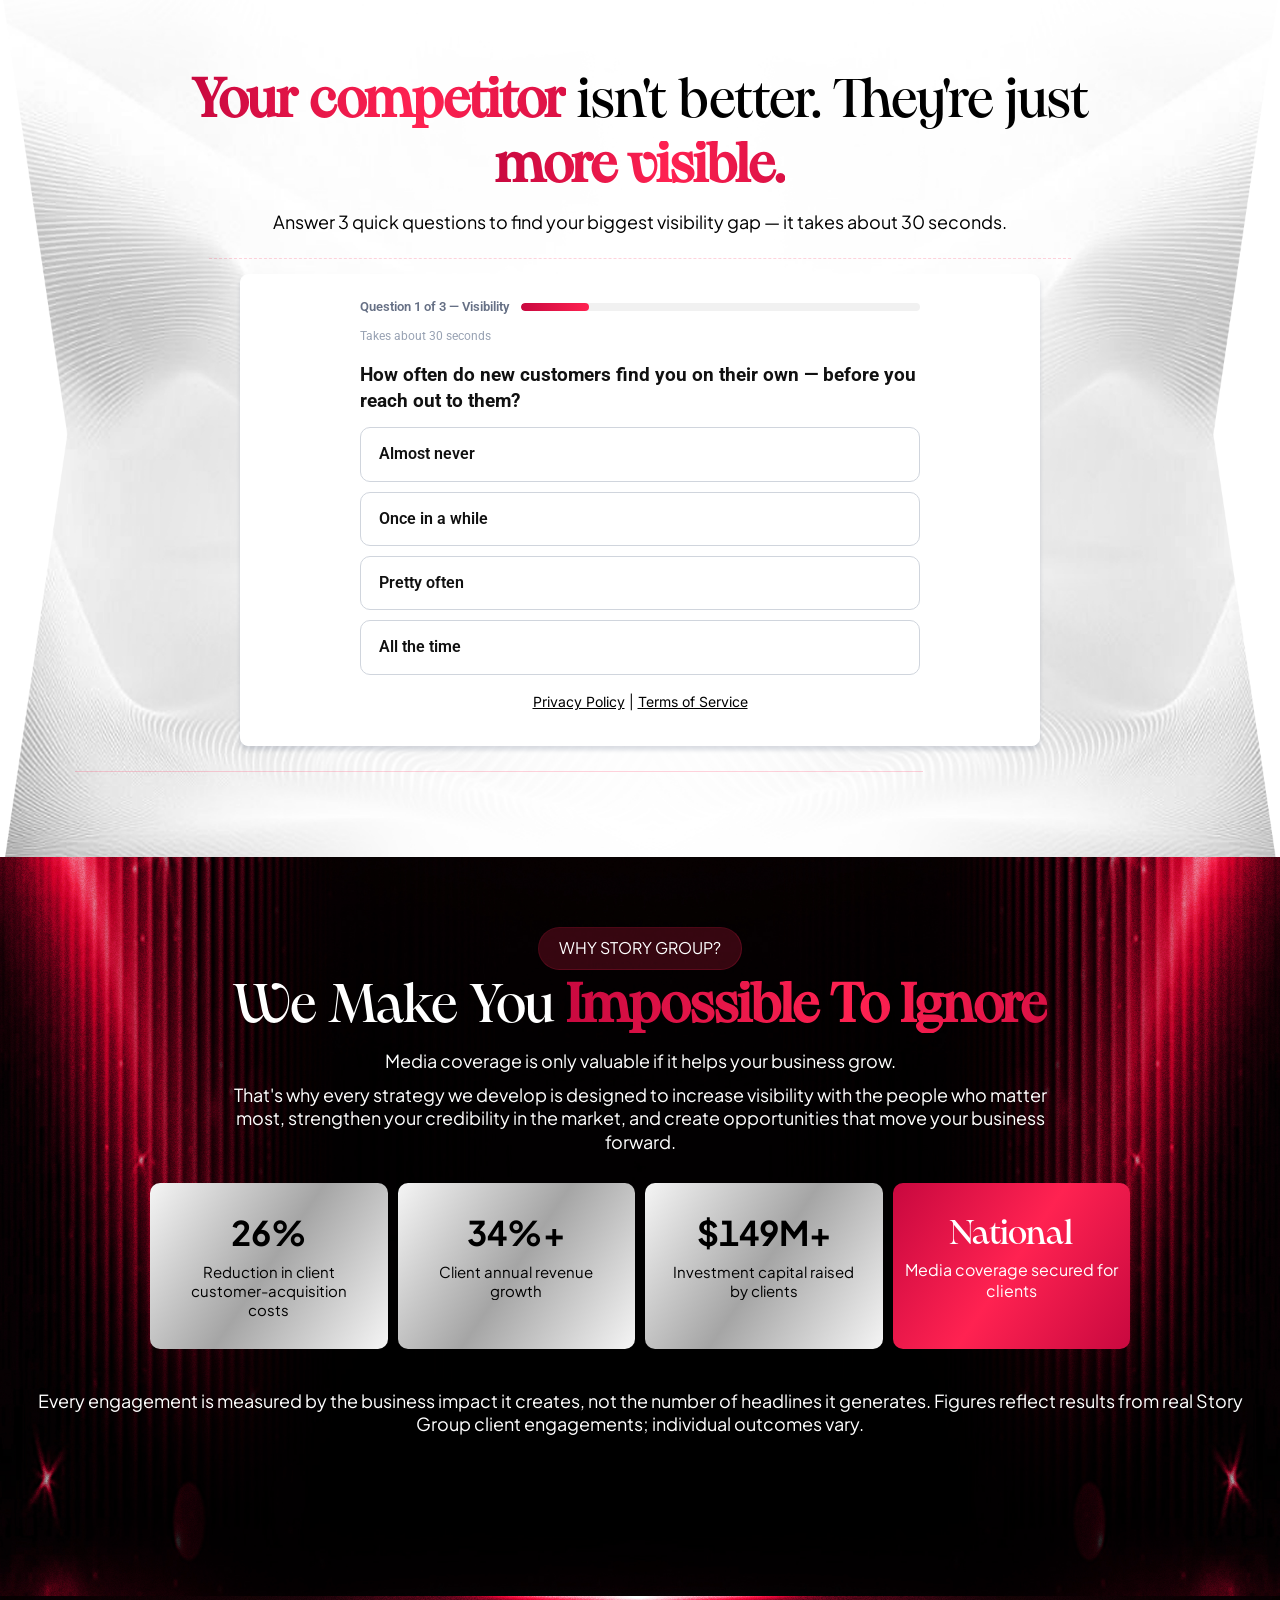
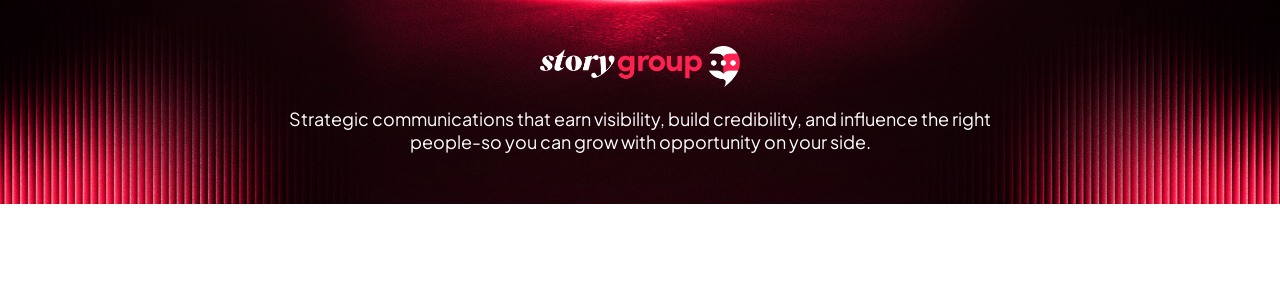
==== commit 5b0db2cb: "Website/handle step + visibility-analysis sequence before contact - New step after Q3: 'Where can we" ====
--- a/assessment.html
+++ b/assessment.html
@@ -3815,6 +3815,32 @@
 .iti-contact-grid .form-field-wrapper.half{width:calc(50% - 7px) !important;}
 @media (max-width:600px){.iti-contact-grid .form-field-wrapper.half{width:100% !important;}}
 .fld-err{color:#e5405e;font-size:13px;margin-top:5px;font-weight:500;}
+.iti-site-input{width:100%;box-sizing:border-box;padding:14px 16px;font-size:16px;font-family:inherit;
+  border:1.5px solid #d0d5dd;border-radius:10px;}
+.iti-site-input:focus{border-color:#FF2251;outline:none;box-shadow:0 0 0 3px #ff225122;}
+.iti-analyze-btn{display:block;width:100%;margin-top:14px;border:0;border-radius:10px;cursor:pointer;
+  padding:15px 20px;font-size:16px;font-weight:700;color:#fff;font-family:inherit;
+  background:linear-gradient(135deg,#C8083F,#FF2251);}
+.iti-skip{display:block;text-align:center;margin-top:12px;font-size:13px;color:#98a2b3;background:none;border:none;
+  cursor:pointer;font-family:inherit;text-decoration:underline;}
+.iti-skip:hover{color:#FF2251;}
+.iti-scan{padding:6px 0 10px;}
+.iti-scan-head{display:flex;align-items:center;gap:14px;margin-bottom:18px;}
+.iti-spin{width:34px;height:34px;border-radius:50%;flex-shrink:0;
+  border:3px solid #ffd6de;border-top-color:#FF2251;animation:itispin .9s linear infinite;}
+@keyframes itispin{to{transform:rotate(360deg)}}
+.iti-scan-title{font-size:18px;font-weight:700;color:#111;}
+.iti-scan-sub{font-size:13px;color:#667085;margin-top:2px;}
+.iti-scan-list{list-style:none;margin:0;padding:0;}
+.iti-scan-list li{display:flex;align-items:center;gap:10px;padding:9px 0;font-size:14.5px;color:#c3c9d1;
+  transition:color .3s;border-bottom:1px solid #f5f6f8;}
+.iti-scan-list li.active{color:#111;font-weight:600;}
+.iti-scan-list li.done{color:#344054;}
+.iti-scan-list li .ic{width:18px;height:18px;flex-shrink:0;border-radius:50%;border:2px solid #e4e7ec;position:relative;}
+.iti-scan-list li.active .ic{border-color:#FF2251;border-top-color:transparent;animation:itispin .8s linear infinite;}
+.iti-scan-list li.done .ic{border:0;background:linear-gradient(135deg,#C8083F,#FF2251);}
+.iti-scan-list li.done .ic::after{content:'';position:absolute;left:5px;top:2px;width:4px;height:8px;
+  border:solid #fff;border-width:0 2px 2px 0;transform:rotate(45deg);}
 </style>
 <script>
 (function () {
@@ -3831,6 +3857,7 @@
   ];
   var OLD_QIDS = ['xuA2I8UuNnXOlKa0WnCf','HZfGbkp6CD3sENWXPoJZ','hKbWchIrl3zErYrXozaG','cFPKSqTSn3giswFj27DE','4bX60RkzkuruPYdIkwwK'];
   var answers = {};
+  var website = '';
   var started = false;
 
   function q(sel, root) { return (root || document).querySelector(sel); }
@@ -3876,7 +3903,8 @@
 
   var stage = q('#iti-stage', ui), plbl = q('#iti-plbl', ui),
       pfill = q('#iti-pfill', ui), backBtn = q('#iti-back', ui);
-  var step = 0; // 0..2 questions, 3 = contact
+  var step = 0; // 0..2 questions, 3 = website, 4 = analyzing, 5 = contact
+  var PROG = [17, 34, 50, 66, 88, 100];
 
   function markStarted() {
     if (started) return;
@@ -3885,8 +3913,8 @@
   }
 
   function render() {
-    backBtn.style.display = step > 0 ? '' : 'none';
-    pfill.style.width = ((step + 1) / 4 * 100) + '%';
+    backBtn.style.display = (step > 0 && step !== 4) ? '' : 'none';
+    pfill.style.width = PROG[step] + '%';
     if (step < 3) {
       var qq = QUIZ[step];
       plbl.textContent = 'Question ' + (step + 1) + ' of 3 — ' + qq.dim;
@@ -3906,12 +3934,73 @@
           setTimeout(function () { step++; render(); }, 220);
         });
       });
+    } else if (step === 3) {
+      plbl.textContent = 'One last step \u2014 your online presence';
+      if (window.fbq && !render.qDoneFired) {
+        render.qDoneFired = true;
+        fbq('trackCustom', 'AssessmentQuestionsCompleted', {content_name: 'ITI Assessment'});
+      }
+      stage.innerHTML =
+        '<div class="iti-q">Where can we see you online?</div>' +
+        '<div class="iti-sub">Drop your website or a social handle \u2014 we\u2019ll include it in your visibility analysis.</div>' +
+        '<input type="text" class="iti-site-input" id="iti-site" placeholder="yourcompany.com or @yourhandle" autocomplete="url" value="' + website.replace(/"/g, '&quot;') + '">' +
+        '<button type="button" class="iti-analyze-btn" id="iti-analyze">Analyze My Visibility</button>' +
+        '<button type="button" class="iti-skip" id="iti-site-skip">I don\u2019t have one \u2014 skip</button>';
+      var siteInput = q('#iti-site', ui);
+      setTimeout(function () { try { siteInput.focus({preventScroll: true}); } catch (e) {} }, 250);
+      function goAnalyze(skipped) {
+        website = skipped ? '' : siteInput.value.trim();
+        if (!skipped && !website) {
+          siteInput.style.borderColor = '#e5405e';
+          siteInput.placeholder = 'Enter a website or handle \u2014 or tap skip below';
+          return;
+        }
+        if (window.fbq && website) fbq('trackCustom', 'WebsiteSubmitted', {content_name: 'ITI Assessment'});
+        step = 4; render();
+      }
+      q('#iti-analyze', ui).addEventListener('click', function () { goAnalyze(false); });
+      q('#iti-site-skip', ui).addEventListener('click', function () { goAnalyze(true); });
+      siteInput.addEventListener('keydown', function (ev) {
+        if (ev.key === 'Enter') { ev.preventDefault(); goAnalyze(false); }
+      });
+      siteInput.addEventListener('input', function () { siteInput.style.borderColor = ''; });
+    } else if (step === 4) {
+      plbl.textContent = 'Analyzing your visibility\u2026';
+      var target = website ? website.replace(/^https?:\/\//, '').replace(/\/$/, '') : 'your answers';
+      var LINES = [
+        'Scanning ' + target + '\u2026',
+        'Checking how easily buyers find you\u2026',
+        'Weighing credibility signals\u2026',
+        'Building your gap analysis\u2026'
+      ];
+      stage.innerHTML =
+        '<div class="iti-scan">' +
+        '<div class="iti-scan-head"><div class="iti-spin"></div><div>' +
+        '<div class="iti-scan-title">Analyzing your visibility</div>' +
+        '<div class="iti-scan-sub">This takes a few seconds\u2026</div></div></div>' +
+        '<ul class="iti-scan-list">' +
+        LINES.map(function (l) { return '<li><span class="ic"></span><span>' + l + '</span></li>'; }).join('') +
+        '</ul></div>';
+      var items = stage.querySelectorAll('.iti-scan-list li');
+      var idx = 0;
+      var animFill = setInterval(function () {
+        var w = parseFloat(pfill.style.width);
+        if (w < 97) pfill.style.width = (w + 1.2) + '%';
+      }, 120);
+      function tick() {
+        if (idx > 0) { items[idx - 1].classList.remove('active'); items[idx - 1].classList.add('done'); }
+        if (idx >= items.length) {
+          clearInterval(animFill);
+          setTimeout(function () { step = 5; render(); }, 500);
+          return;
+        }
+        items[idx].classList.add('active');
+        idx++;
+        setTimeout(tick, 950 + Math.random() * 350);
+      }
+      setTimeout(tick, 300);
     } else {
       plbl.textContent = 'We\u2019ve found your biggest gap';
-      if (window.fbq && !render.contactFired) {
-        render.contactFired = true;
-        fbq('trackCustom', 'AssessmentQuestionsCompleted', {content_name: 'ITI Assessment'});
-      }
       stage.innerHTML = '<div class="iti-q">We\u2019ve found your biggest gap.</div>' +
         '<div class="iti-sub">Enter your details to reveal it — free report and roadmap included.</div>' +
         '<div class="iti-contact-grid" id="iti-contact"></div>';
@@ -3951,7 +4040,7 @@
     }
     ui.scrollIntoView({behavior: 'smooth', block: 'nearest'});
   }
-  backBtn.addEventListener('click', function () { if (step > 0) { step--; render(); } });
+  backBtn.addEventListener('click', function () { if (step === 5) { step = 3; } else if (step > 0 && step !== 4) { step--; } else { return; } render(); });
   render();
 
   // ---- inline validation ----
@@ -4041,6 +4130,7 @@
       last_name: fld.last.value.trim(),
       phone: rawPhone,
       email: fld.email.value.trim(),
+      website: website,
       sms_consent: !!(fld.consent && fld.consent.checked),
       answers: answers,
       score: total, biggest_gap: biggestGap, gap_dimension: gapDim,
@@ -4062,6 +4152,7 @@
       email: lead.email.toLowerCase(),
       phone: e164(rawPhone),
       phone_raw: rawPhone,
+      website: website,
       sms_consent: lead.sms_consent ? 'yes' : 'no',
 
       iti_score: total,
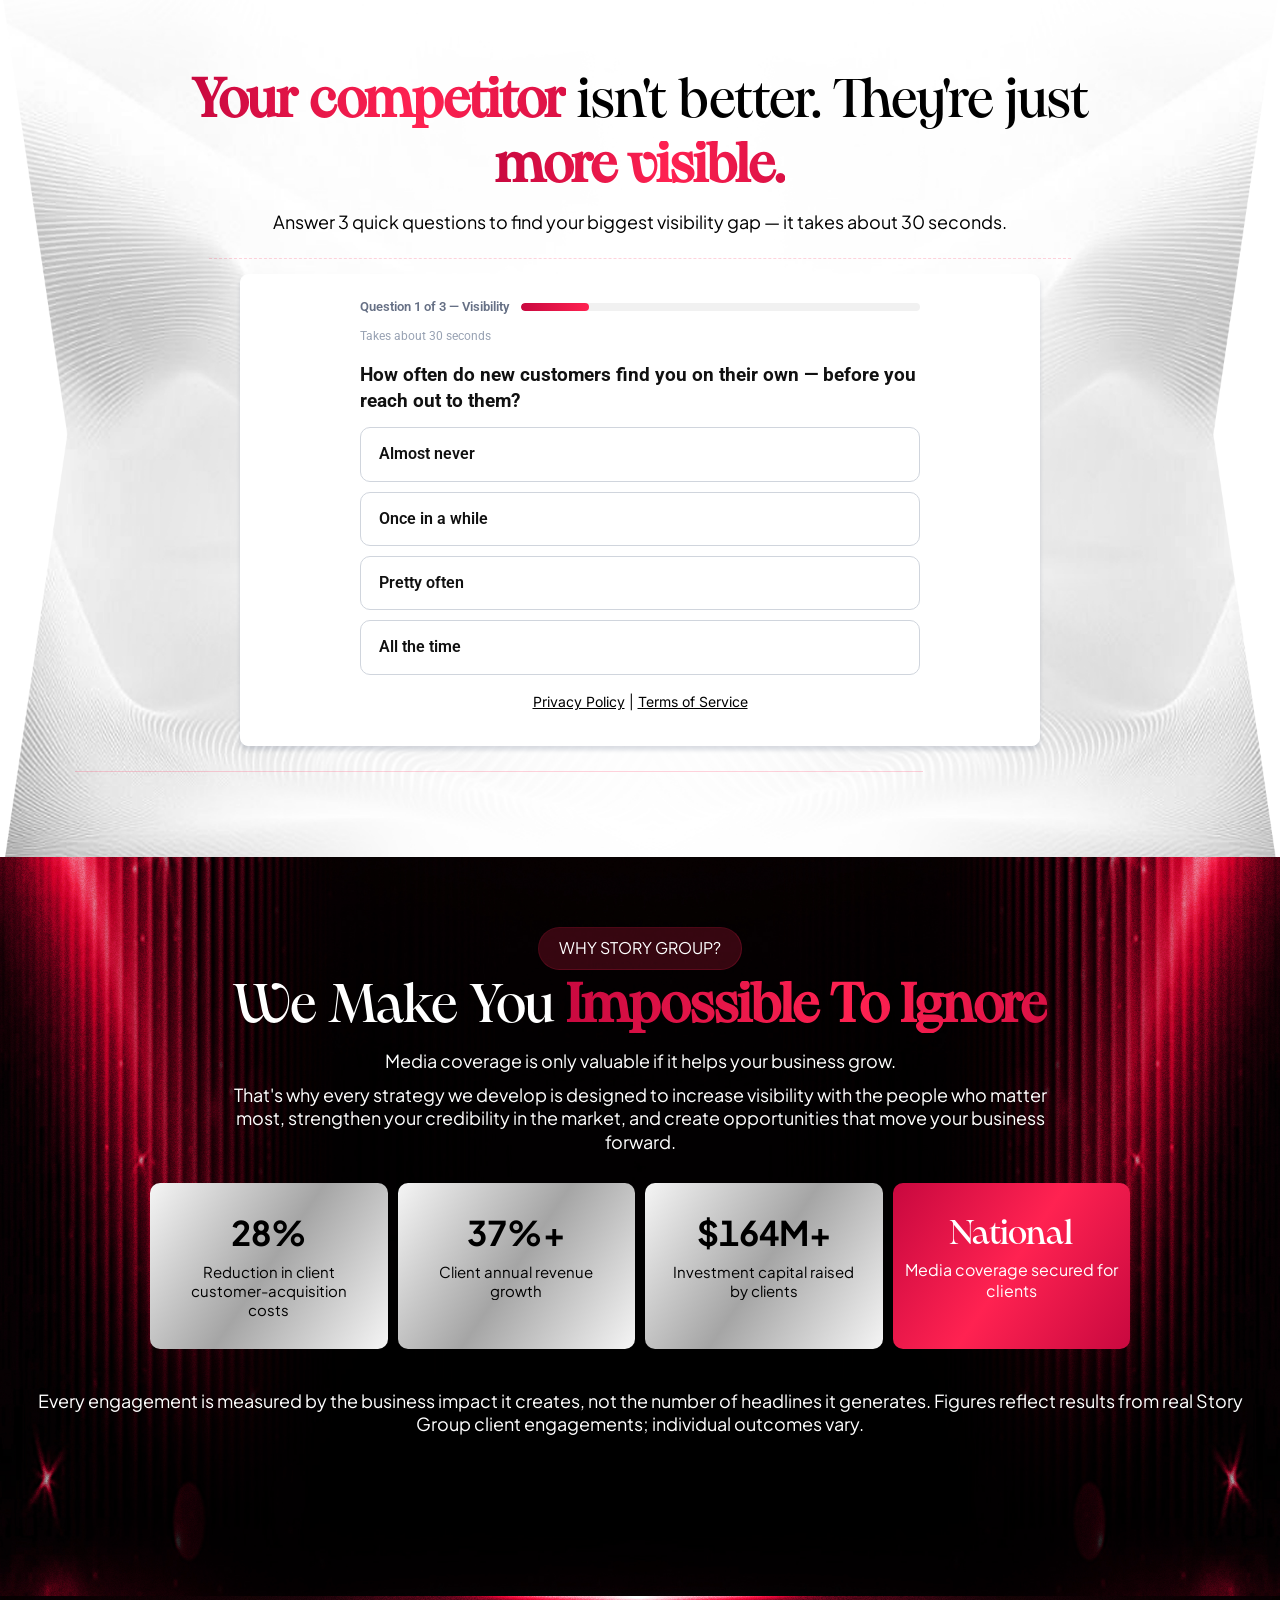
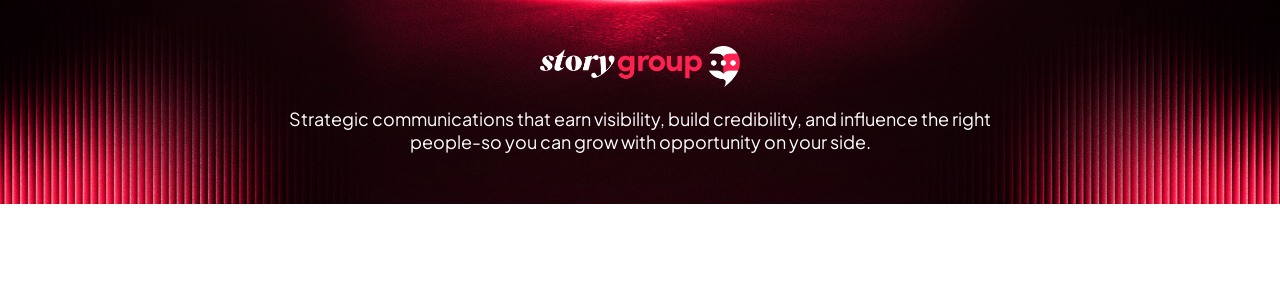
==== commit 68aa03ac: "Quiz polish: competition framing, hide intro copy on start, no preselects - Website step title: 'See" ====
--- a/assessment.html
+++ b/assessment.html
@@ -3909,6 +3909,10 @@
   function markStarted() {
     if (started) return;
     started = true;
+    var note = ui.querySelector('.iti-timenote');
+    if (note) note.style.display = 'none';
+    var subhead = document.getElementById('sub-heading-fuZHsGwvLi8');
+    if (subhead) subhead.style.display = 'none';
     if (window.fbq) fbq('trackCustom', 'AssessmentStarted', {content_name: 'ITI Assessment'});
   }
 
@@ -3920,8 +3924,7 @@
       plbl.textContent = 'Question ' + (step + 1) + ' of 3 — ' + qq.dim;
       var html = '<div class="iti-q">' + qq.q + '</div><div class="iti-opts">';
       qq.opts.forEach(function (o, i) {
-        var sel = answers[qq.dim] === i + 1 ? ' sel' : '';
-        html += '<button type="button" class="iti-opt' + sel + '" data-v="' + (i + 1) + '">' + o + '</button>';
+        html += '<button type="button" class="iti-opt" data-v="' + (i + 1) + '">' + o + '</button>';
       });
       html += '</div>';
       stage.innerHTML = html;
@@ -3941,8 +3944,8 @@
         fbq('trackCustom', 'AssessmentQuestionsCompleted', {content_name: 'ITI Assessment'});
       }
       stage.innerHTML =
-        '<div class="iti-q">Where can we see you online?</div>' +
-        '<div class="iti-sub">Drop your website or a social handle \u2014 we\u2019ll include it in your visibility analysis.</div>' +
+        '<div class="iti-q">See how I compare to my competition.</div>' +
+        '<div class="iti-sub">Drop your website or a social handle \u2014 we\u2019ll factor it into your visibility analysis.</div>' +
         '<input type="text" class="iti-site-input" id="iti-site" placeholder="yourcompany.com or @yourhandle" autocomplete="url" value="' + website.replace(/"/g, '&quot;') + '">' +
         '<button type="button" class="iti-analyze-btn" id="iti-analyze">Analyze My Visibility</button>' +
         '<button type="button" class="iti-skip" id="iti-site-skip">I don\u2019t have one \u2014 skip</button>';
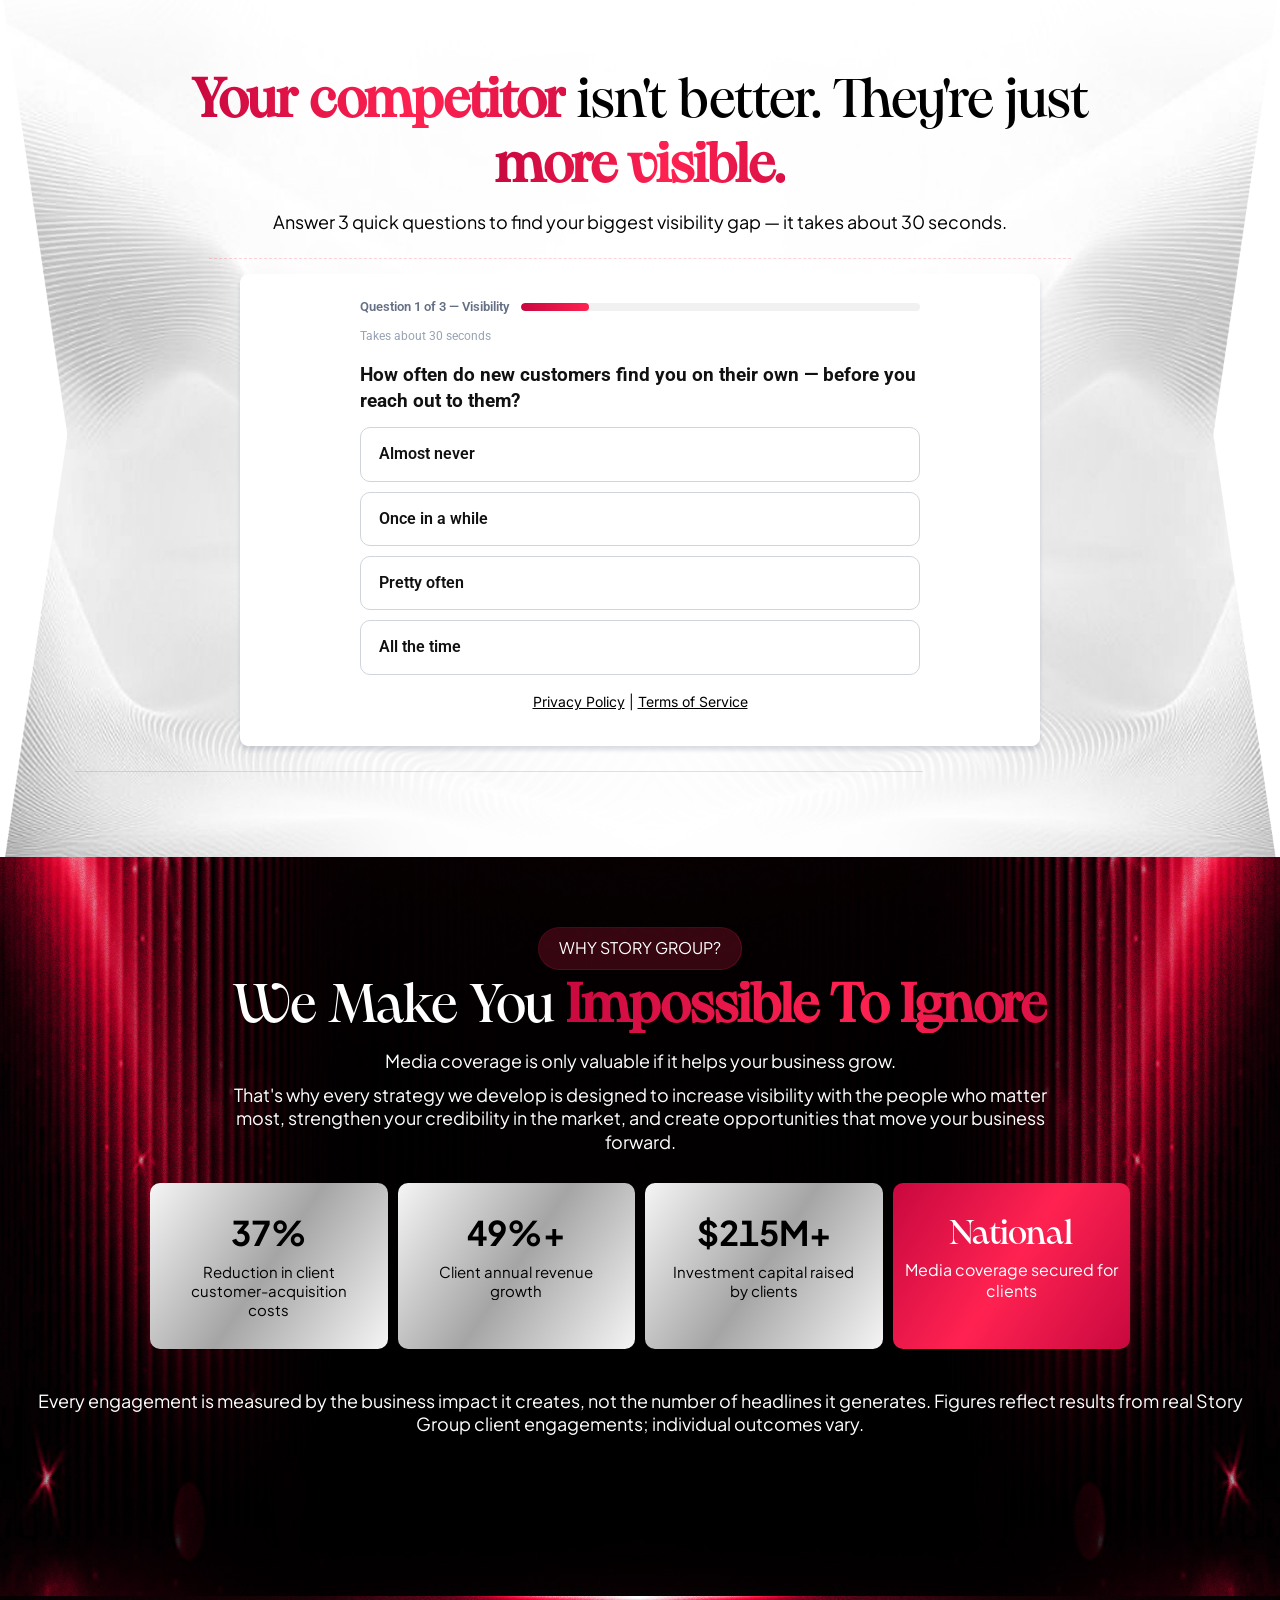
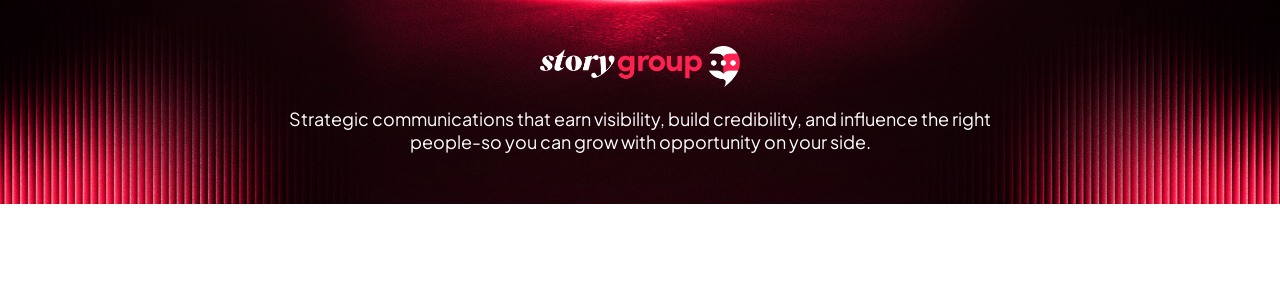
==== commit 804d6f89: "Add Hotjar tracking (6766123) to all funnel pages Co-Authored-By: Claude Fable 5 <noreply@anthropic." ====
--- a/assessment.html
+++ b/assessment.html
@@ -3719,7 +3719,18 @@
 
 .drawer__content, .drawer__overlay { bottom: 0px; position: fixed; right: 0px; top: 0px; width: 100%; }
 
-.drawer__content { box-shadow: rgb(119, 119, 119) 0px 2px 6px; display: flex; flex-direction: column; height: 100%; overflow: auto; transform: translate(100%); transition: 0.45s cubic-bezier(0.29, 0.63, 0.44, 1); z-index: 9999; }</style><meta name="viewport" content="width=device-width, initial-scale=1"><link rel="preconnect" href="https://fonts.gstatic.com/" crossorigin="anonymous"><meta property="og:type" content="website"><meta property="twitter:type" content="website"><link rel="stylesheet" href="https://fonts.googleapis.com/css?family=Plus%20Jakarta%20Sans:100,100i,200,200i,300,300i,400,400i,500,500i,600,600i,700,700i,800,800i,900,900i%7CRoboto:100,100i,200,200i,300,300i,400,400i,500,500i,600,600i,700,700i,800,800i,900,900i&amp;display=swap" media="all"><style>@font-face{font-family:"customhl-6a87d526a81946191464d893-PP Pangaia Medium";src:url('assets/95f69bee-e24e-4eb6-80c9-ad117813ec96.otf') format('opentype');font-display:swap;}</style><link rel="stylesheet" href="assets/style.C-VNQoXo.css" data-hid="ghl-forms-css"><link rel="stylesheet" href="assets/intlTelInput.min.css" data-hid="intl-tel-input-css"><link rel="stylesheet" href="https://fonts.googleapis.com/css?family=Inter:100,100i,300,300i,400,400i,500,500i,700,700i,900,900i|Roboto:100,100i,300,300i,400,400i,500,500i,700,700i,900,900i" media="all"><link rel="stylesheet" href="https://fonts.googleapis.com/css?family=Roboto:100,100i,300,300i,400,400i,500,500i,700,700i,900,900i&amp;display=swap" media="all"><link rel="icon" href="assets/favicon.ico"><meta name="apple-mobile-web-app-capable" content="yes"><link rel="stylesheet" crossorigin="" href="assets/NumberCounter.MjYRIcYT.css"><link rel="stylesheet" crossorigin="" href="assets/TestimonialModal.DVJfVErF.css"><link rel="stylesheet" crossorigin="" href="assets/PdpQuickViewModal.DXR8JnWj.css"><link rel="stylesheet" crossorigin="" href="assets/Drawer.UdnDdj5w.css"><link rel="stylesheet" href="https://fonts.googleapis.com/css?family=Plus%20Jakarta%20Sans:100,100i,200,200i,300,300i,400,400i,500,500i,600,600i,700,700i,800,800i,900,900i%7CRoboto:100,100i,200,200i,300,300i,400,400i,500,500i,600,600i,700,700i,800,800i,900,900i&amp;display=swap" media="print"><style>@font-face{font-family:"customhl-6a87d526a81946191464d893-PP Pangaia Medium";src:url('assets/95f69bee-e24e-4eb6-80c9-ad117813ec96.otf') format('opentype');font-display:swap;}</style><link rel="stylesheet" href="https://fonts.googleapis.com/css?family=Inter:100,100i,300,300i,400,400i,500,500i,700,700i,900,900i|Roboto:100,100i,300,300i,400,400i,500,500i,700,700i,900,900i" media="print"><link rel="stylesheet" href="https://fonts.googleapis.com/css?family=Roboto:100,100i,300,300i,400,400i,500,500i,700,700i,900,900i&amp;display=swap" media="print"><style>#cf-turnstile-invisible-1{display:none!important}</style><!-- Meta Pixel Code -->
+.drawer__content { box-shadow: rgb(119, 119, 119) 0px 2px 6px; display: flex; flex-direction: column; height: 100%; overflow: auto; transform: translate(100%); transition: 0.45s cubic-bezier(0.29, 0.63, 0.44, 1); z-index: 9999; }</style><meta name="viewport" content="width=device-width, initial-scale=1"><link rel="preconnect" href="https://fonts.gstatic.com/" crossorigin="anonymous"><meta property="og:type" content="website"><meta property="twitter:type" content="website"><link rel="stylesheet" href="https://fonts.googleapis.com/css?family=Plus%20Jakarta%20Sans:100,100i,200,200i,300,300i,400,400i,500,500i,600,600i,700,700i,800,800i,900,900i%7CRoboto:100,100i,200,200i,300,300i,400,400i,500,500i,600,600i,700,700i,800,800i,900,900i&amp;display=swap" media="all"><style>@font-face{font-family:"customhl-6a87d526a81946191464d893-PP Pangaia Medium";src:url('assets/95f69bee-e24e-4eb6-80c9-ad117813ec96.otf') format('opentype');font-display:swap;}</style><link rel="stylesheet" href="assets/style.C-VNQoXo.css" data-hid="ghl-forms-css"><link rel="stylesheet" href="assets/intlTelInput.min.css" data-hid="intl-tel-input-css"><link rel="stylesheet" href="https://fonts.googleapis.com/css?family=Inter:100,100i,300,300i,400,400i,500,500i,700,700i,900,900i|Roboto:100,100i,300,300i,400,400i,500,500i,700,700i,900,900i" media="all"><link rel="stylesheet" href="https://fonts.googleapis.com/css?family=Roboto:100,100i,300,300i,400,400i,500,500i,700,700i,900,900i&amp;display=swap" media="all"><link rel="icon" href="assets/favicon.ico"><meta name="apple-mobile-web-app-capable" content="yes"><link rel="stylesheet" crossorigin="" href="assets/NumberCounter.MjYRIcYT.css"><link rel="stylesheet" crossorigin="" href="assets/TestimonialModal.DVJfVErF.css"><link rel="stylesheet" crossorigin="" href="assets/PdpQuickViewModal.DXR8JnWj.css"><link rel="stylesheet" crossorigin="" href="assets/Drawer.UdnDdj5w.css"><link rel="stylesheet" href="https://fonts.googleapis.com/css?family=Plus%20Jakarta%20Sans:100,100i,200,200i,300,300i,400,400i,500,500i,600,600i,700,700i,800,800i,900,900i%7CRoboto:100,100i,200,200i,300,300i,400,400i,500,500i,600,600i,700,700i,800,800i,900,900i&amp;display=swap" media="print"><style>@font-face{font-family:"customhl-6a87d526a81946191464d893-PP Pangaia Medium";src:url('assets/95f69bee-e24e-4eb6-80c9-ad117813ec96.otf') format('opentype');font-display:swap;}</style><link rel="stylesheet" href="https://fonts.googleapis.com/css?family=Inter:100,100i,300,300i,400,400i,500,500i,700,700i,900,900i|Roboto:100,100i,300,300i,400,400i,500,500i,700,700i,900,900i" media="print"><link rel="stylesheet" href="https://fonts.googleapis.com/css?family=Roboto:100,100i,300,300i,400,400i,500,500i,700,700i,900,900i&amp;display=swap" media="print"><style>#cf-turnstile-invisible-1{display:none!important}</style><!-- Hotjar Tracking Code for Story Group -->
+<script>
+    (function(h,o,t,j,a,r){
+        h.hj=h.hj||function(){(h.hj.q=h.hj.q||[]).push(arguments)};
+        h._hjSettings={hjid:6766123,hjsv:6};
+        a=o.getElementsByTagName('head')[0];
+        r=o.createElement('script');r.async=1;
+        r.src=t+h._hjSettings.hjid+j+h._hjSettings.hjsv;
+        a.appendChild(r);
+    })(window,document,'https://static.hotjar.com/c/hotjar-','.js?sv=');
+</script>
+<!-- Meta Pixel Code -->
 <script>
 !function(f,b,e,v,n,t,s)
 {if(f.fbq)return;n=f.fbq=function(){n.callMethod?
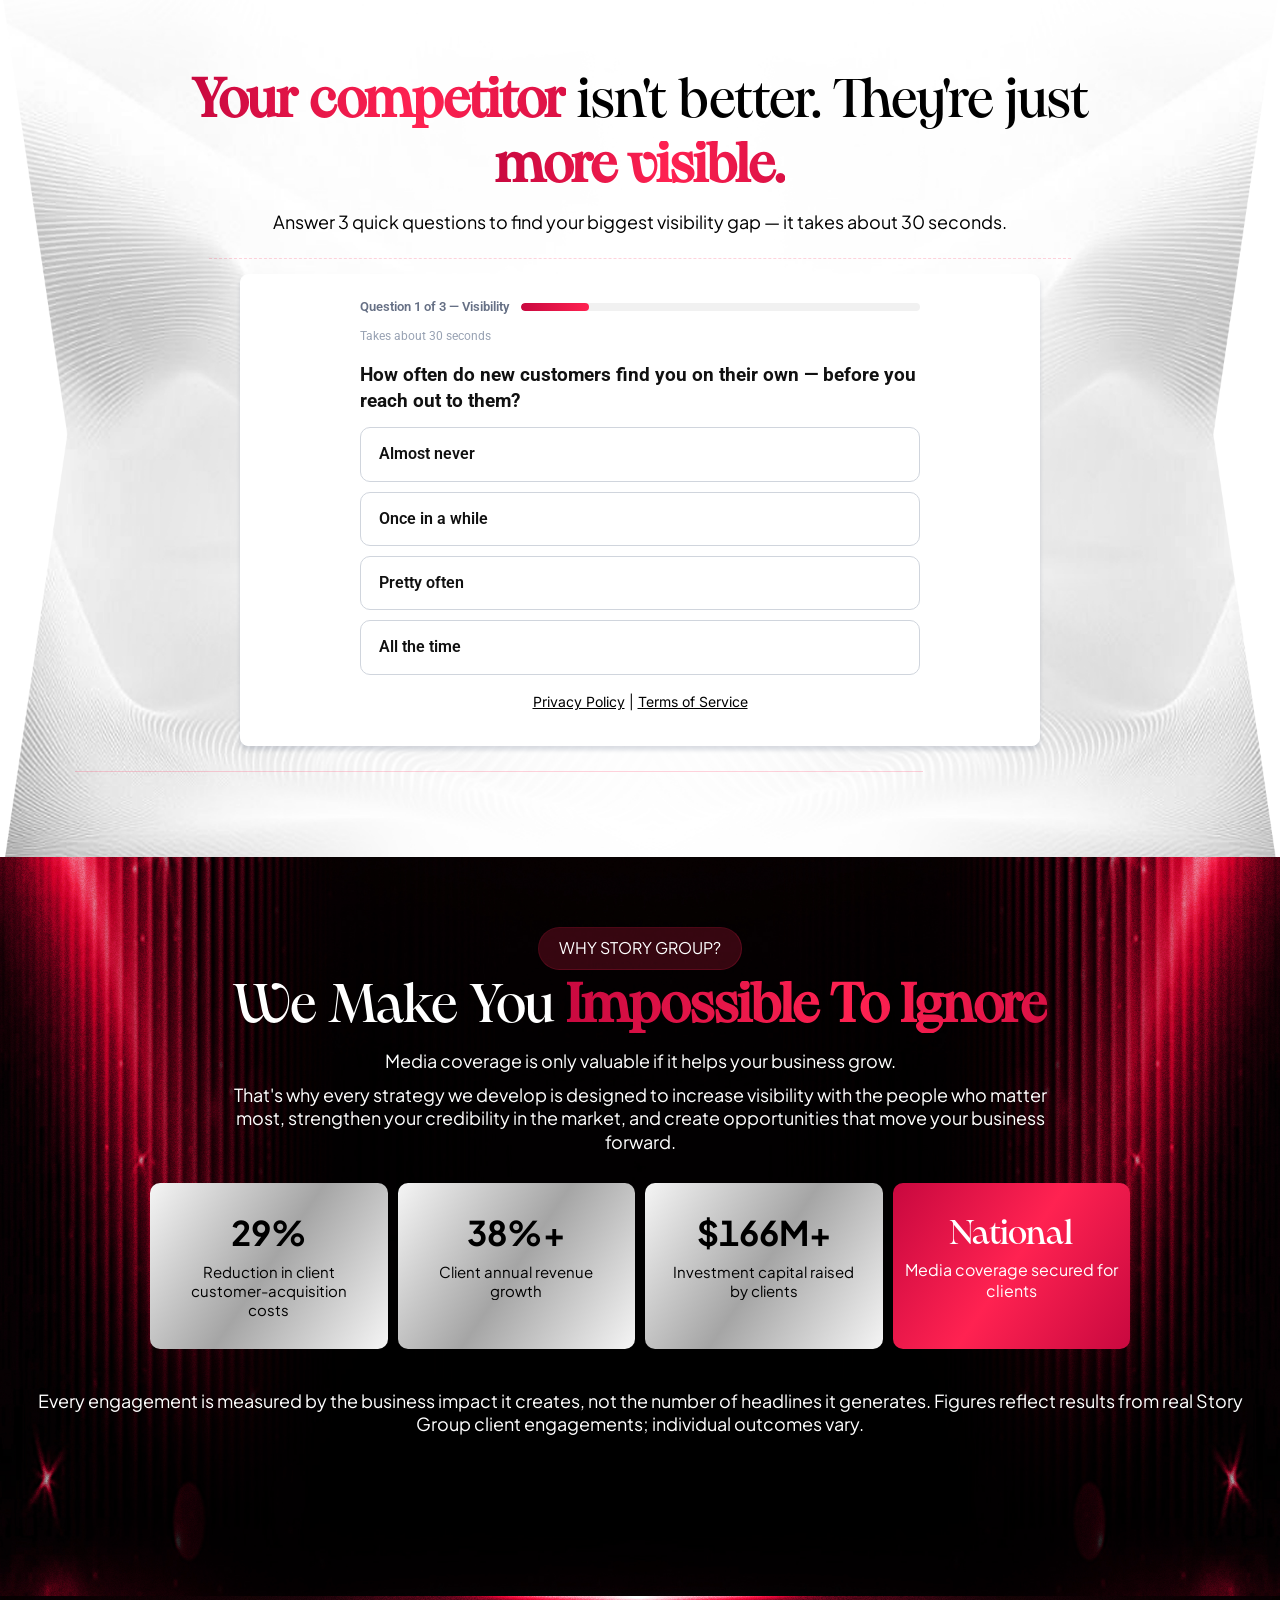
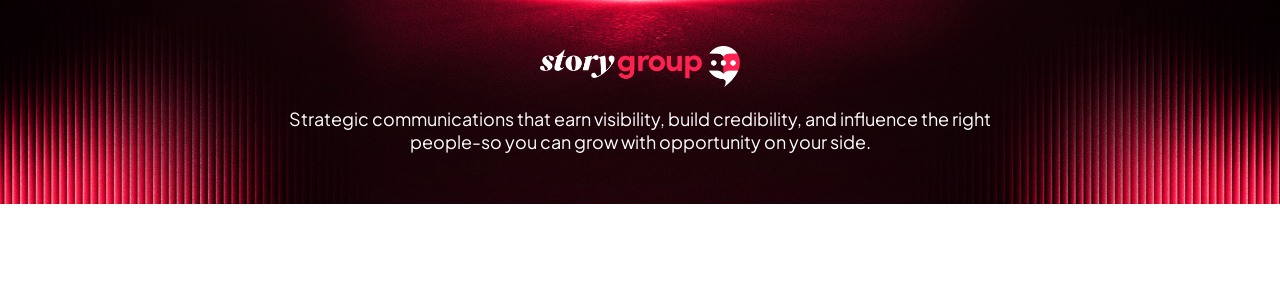
==== commit b5baf102: "Website step title: second-person phrasing Co-Authored-By: Claude Fable 5 <noreply@anthropic.com>" ====
--- a/assessment.html
+++ b/assessment.html
@@ -3955,7 +3955,7 @@
         fbq('trackCustom', 'AssessmentQuestionsCompleted', {content_name: 'ITI Assessment'});
       }
       stage.innerHTML =
-        '<div class="iti-q">See how I compare to my competition.</div>' +
+        '<div class="iti-q">See how you compare to your competition.</div>' +
         '<div class="iti-sub">Drop your website or a social handle \u2014 we\u2019ll factor it into your visibility analysis.</div>' +
         '<input type="text" class="iti-site-input" id="iti-site" placeholder="yourcompany.com or @yourhandle" autocomplete="url" value="' + website.replace(/"/g, '&quot;') + '">' +
         '<button type="button" class="iti-analyze-btn" id="iti-analyze">Analyze My Visibility</button>' +
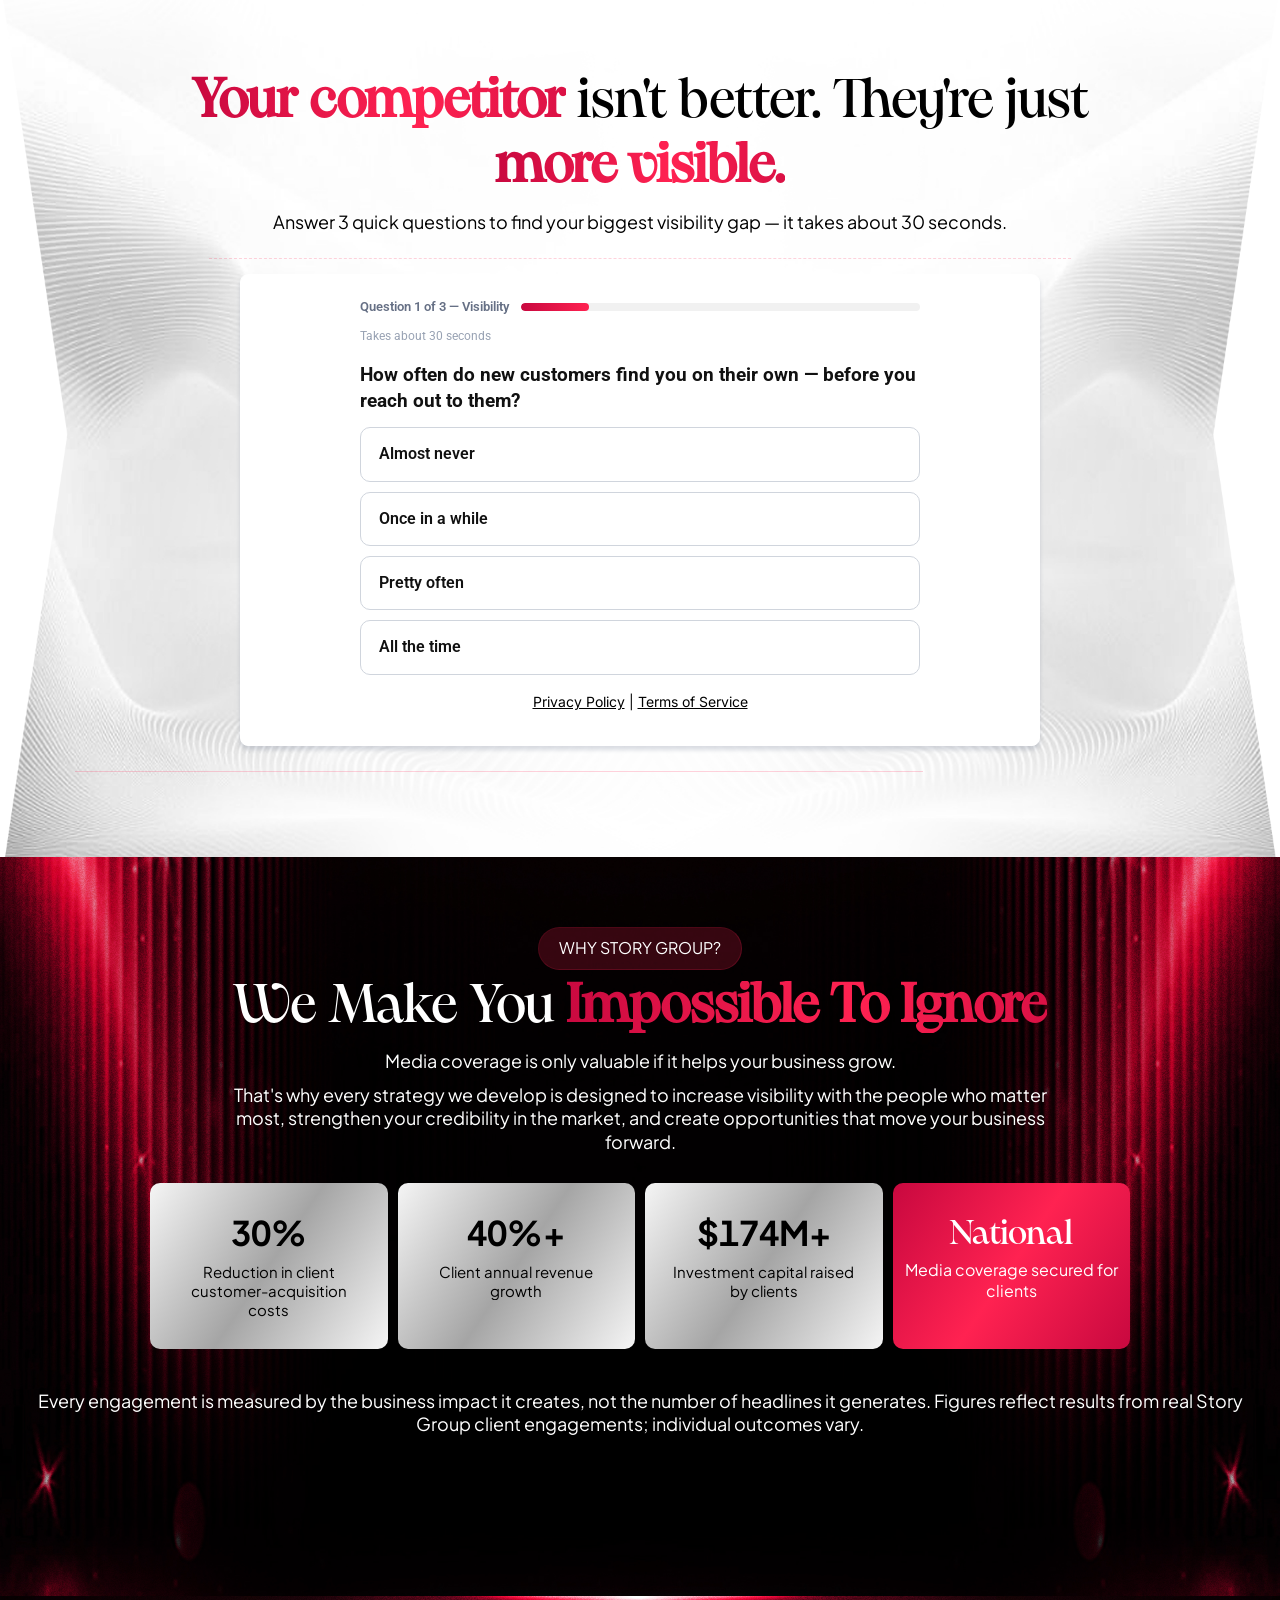
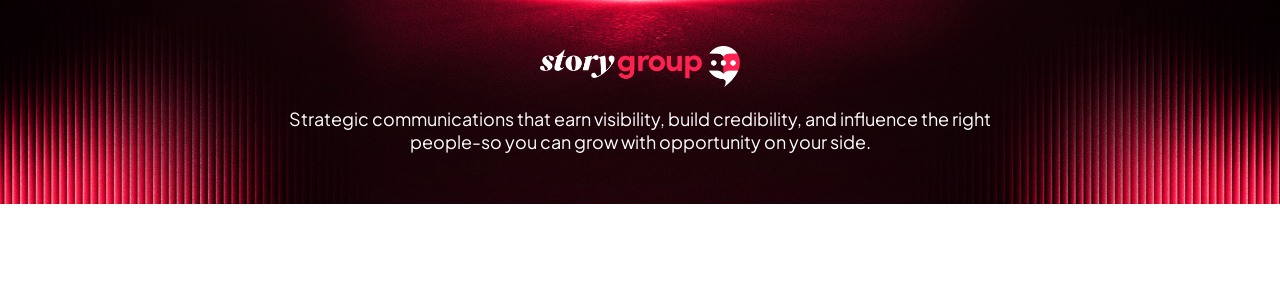
==== commit 7cb1e2c2: "Input validation hardening + font-weight parity - Website/handle field rejects emails ('That looks l" ====
--- a/assessment.html
+++ b/assessment.html
@@ -3962,13 +3962,40 @@
         '<button type="button" class="iti-skip" id="iti-site-skip">I don\u2019t have one \u2014 skip</button>';
       var siteInput = q('#iti-site', ui);
       setTimeout(function () { try { siteInput.focus({preventScroll: true}); } catch (e) {} }, 250);
+      function siteErr(msg) {
+        var e = ui.querySelector('.iti-site-err');
+        if (!msg) { if (e) e.remove(); siteInput.style.borderColor = ''; return; }
+        if (!e) {
+          e = document.createElement('div');
+          e.className = 'fld-err iti-site-err';
+          siteInput.insertAdjacentElement('afterend', e);
+        }
+        e.textContent = msg;
+        siteInput.style.borderColor = '#e5405e';
+      }
       function goAnalyze(skipped) {
-        website = skipped ? '' : siteInput.value.trim();
-        if (!skipped && !website) {
-          siteInput.style.borderColor = '#e5405e';
-          siteInput.placeholder = 'Enter a website or handle \u2014 or tap skip below';
-          return;
+        if (skipped) {
+          website = '';
+        } else {
+          var val = siteInput.value.trim();
+          if (!val) {
+            siteErr('Enter your website or social handle \u2014 or tap skip below.');
+            return;
+          }
+          var emailLike = /^[^@\s]+@[^@\s]+\.[^@\s]+$/.test(val);
+          if (emailLike) {
+            siteErr('That looks like an email \u2014 it should be your website or handle, like yourcompany.com or @yourname.');
+            return;
+          }
+          var domainLike = /^(https?:\/\/)?(www\.)?[A-Za-z0-9-]+(\.[A-Za-z0-9-]+)+([\/?#]\S*)?$/.test(val);
+          var handleLike = /^@[A-Za-z0-9_.]{2,30}$/.test(val);
+          if (!domainLike && !handleLike) {
+            siteErr('That doesn\u2019t look right \u2014 it should be your website or handle, like yourcompany.com or @yourname.');
+            return;
+          }
+          website = val;
         }
+        siteErr(null);
         if (window.fbq && website) fbq('trackCustom', 'WebsiteSubmitted', {content_name: 'ITI Assessment'});
         step = 4; render();
       }
@@ -3977,7 +4004,7 @@
       siteInput.addEventListener('keydown', function (ev) {
         if (ev.key === 'Enter') { ev.preventDefault(); goAnalyze(false); }
       });
-      siteInput.addEventListener('input', function () { siteInput.style.borderColor = ''; });
+      siteInput.addEventListener('input', function () { siteErr(null); });
     } else if (step === 4) {
       plbl.textContent = 'Analyzing your visibility\u2026';
       var target = website ? website.replace(/^https?:\/\//, '').replace(/\/$/, '') : 'your answers';
@@ -4077,8 +4104,9 @@
       if (!v) { setErr(el, 'Enter your email so we can send your report.'); return false; }
       if (!/^[^@\s]+@[^@\s]+\.[^@\s]+$/.test(v)) { setErr(el, 'Enter a valid email.'); return false; }
     } else if (el === fld.phone) {
-      var digits = v.replace(/[^0-9]/g, '');
-      if (digits.length < 10) { setErr(el, 'Enter your phone number.'); return false; }
+      if (!v) { setErr(el, 'Enter your phone number.'); return false; }
+      var cleaned = v.replace(/[\s().+-]/g, '');
+      if (!/^[0-9]{10,15}$/.test(cleaned)) { setErr(el, 'Enter a valid phone number, like (555) 123-4567.'); return false; }
     } else if (!v) {
       setErr(el, el === fld.first ? 'Enter your first name.' : 'Enter your last name.');
       return false;
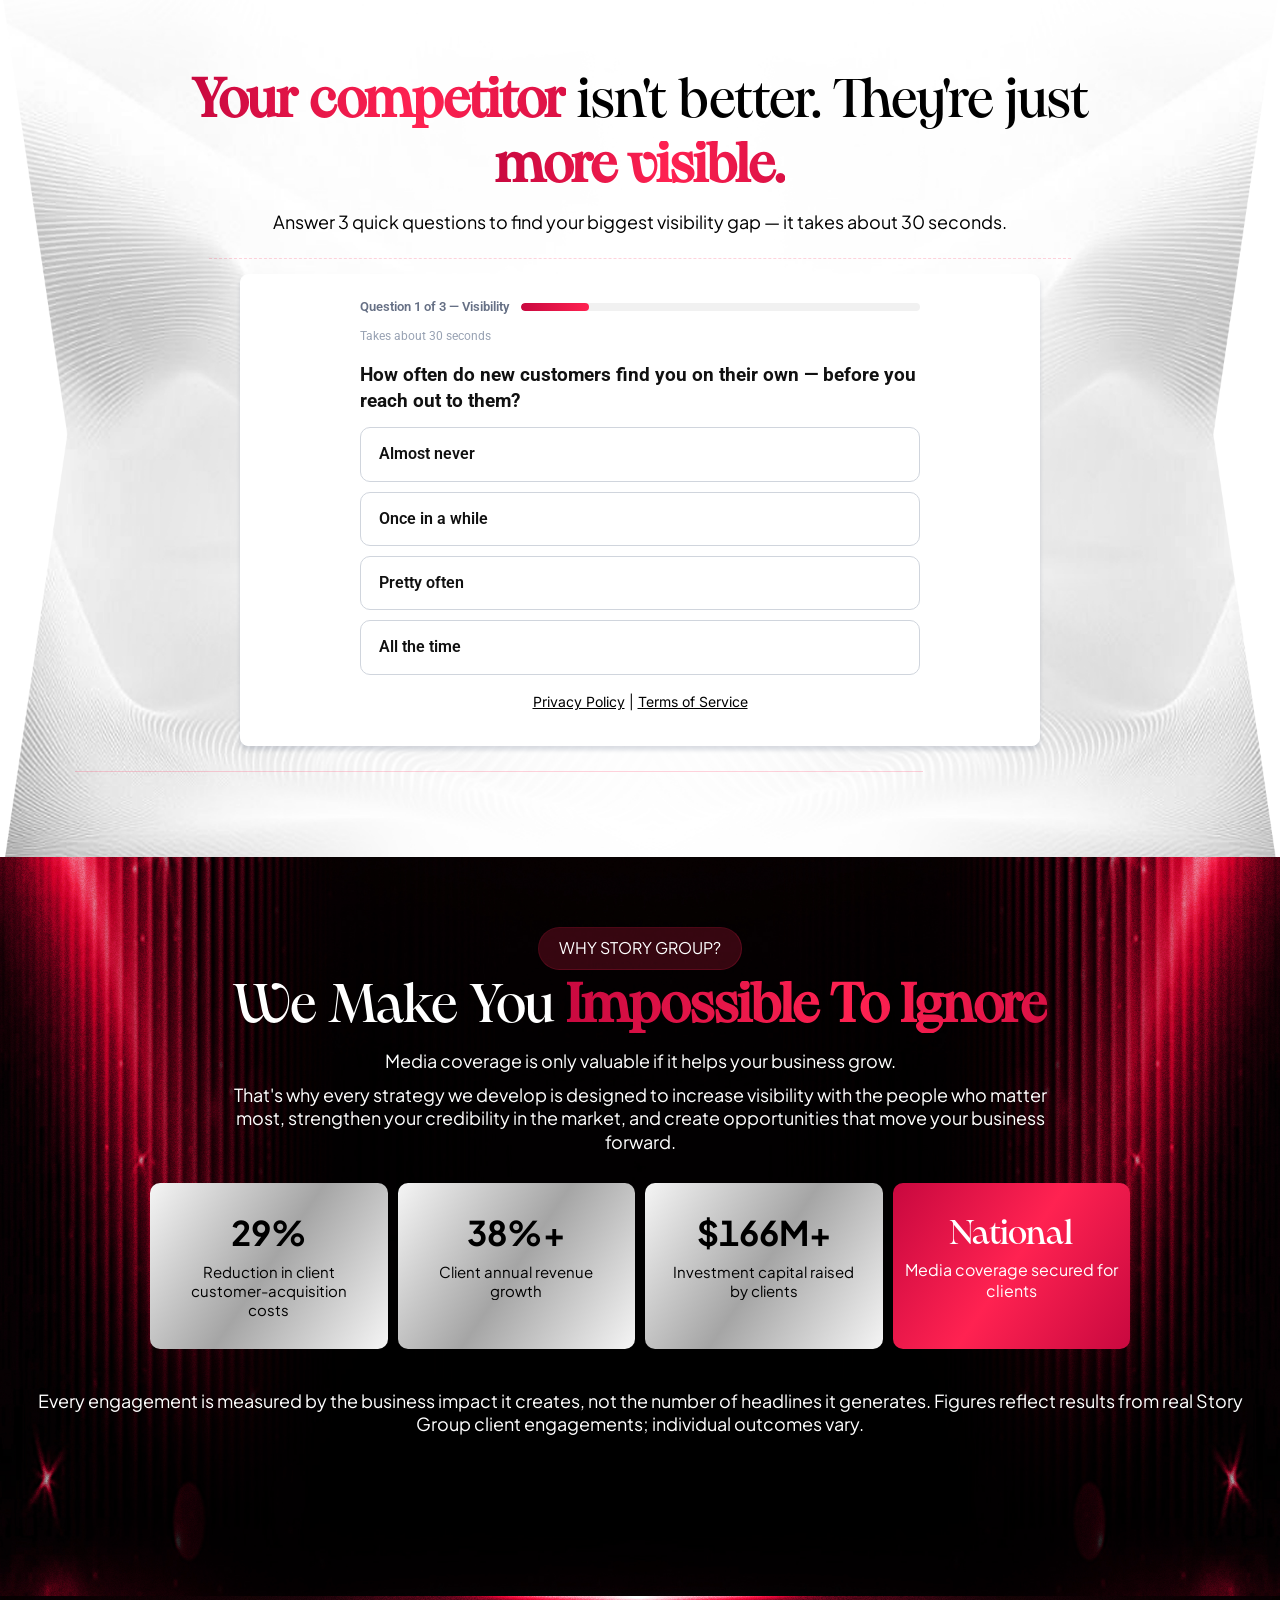
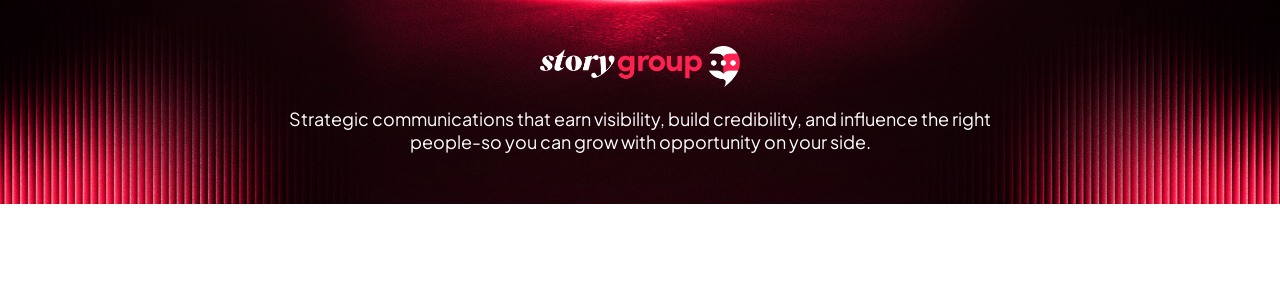
==== commit 5cd23fe4: "Consent checkbox visible and checked by default on contact step Co-Authored-By: Claude Fable 5 <nore" ====
--- a/assessment.html
+++ b/assessment.html
@@ -4057,14 +4057,11 @@
         grid.appendChild(w);
       });
       var cw = wrapOf(fld.consent);
-      function syncConsent() {
-        var has = fld.phone && fld.phone.value.trim();
-        if (cw) cw.style.display = has ? '' : 'none';
-        if (fld.consent && !fld.consent.dataset.touched) fld.consent.checked = !!has;
+      if (cw) cw.style.display = '';
+      if (fld.consent) {
+        if (!fld.consent.dataset.touched) fld.consent.checked = true;
+        fld.consent.addEventListener('change', function () { fld.consent.dataset.touched = '1'; });
       }
-      if (fld.consent) fld.consent.addEventListener('change', function () { fld.consent.dataset.touched = '1'; });
-      if (fld.phone) fld.phone.addEventListener('input', syncConsent);
-      syncConsent();
       var trust = document.createElement('div');
       trust.style.cssText = 'text-align:center;font-size:13px;color:#667085;margin-top:12px;';
       trust.innerHTML = '100% free &middot; Results calculated instantly &middot; No spam, ever';
@@ -4077,6 +4074,19 @@
       });
       var btnText = fld.submit.querySelector('.button-text p') || fld.submit.querySelector('.button-text');
       if (btnText) btnText.textContent = 'Find My Biggest Visibility Gap';
+      // Prefill from the exit-intent popup so returning users aren't asked twice
+      try {
+        var pre = JSON.parse(sessionStorage.getItem('iti_exit_lead') || 'null');
+        if (pre) {
+          if (pre.first_name && !fld.first.value) fld.first.value = pre.first_name;
+          if (pre.last_name && !fld.last.value) fld.last.value = pre.last_name;
+          if (pre.email && !fld.email.value) fld.email.value = pre.email;
+          if (pre.phone && fld.phone && !fld.phone.value) {
+            fld.phone.value = pre.phone;
+            fld.phone.dispatchEvent(new Event('input'));
+          }
+        }
+      } catch (e) {}
       setTimeout(function () { try { fld.first.focus({preventScroll: true}); } catch (e) {} }, 250);
     }
     ui.scrollIntoView({behavior: 'smooth', block: 'nearest'});
